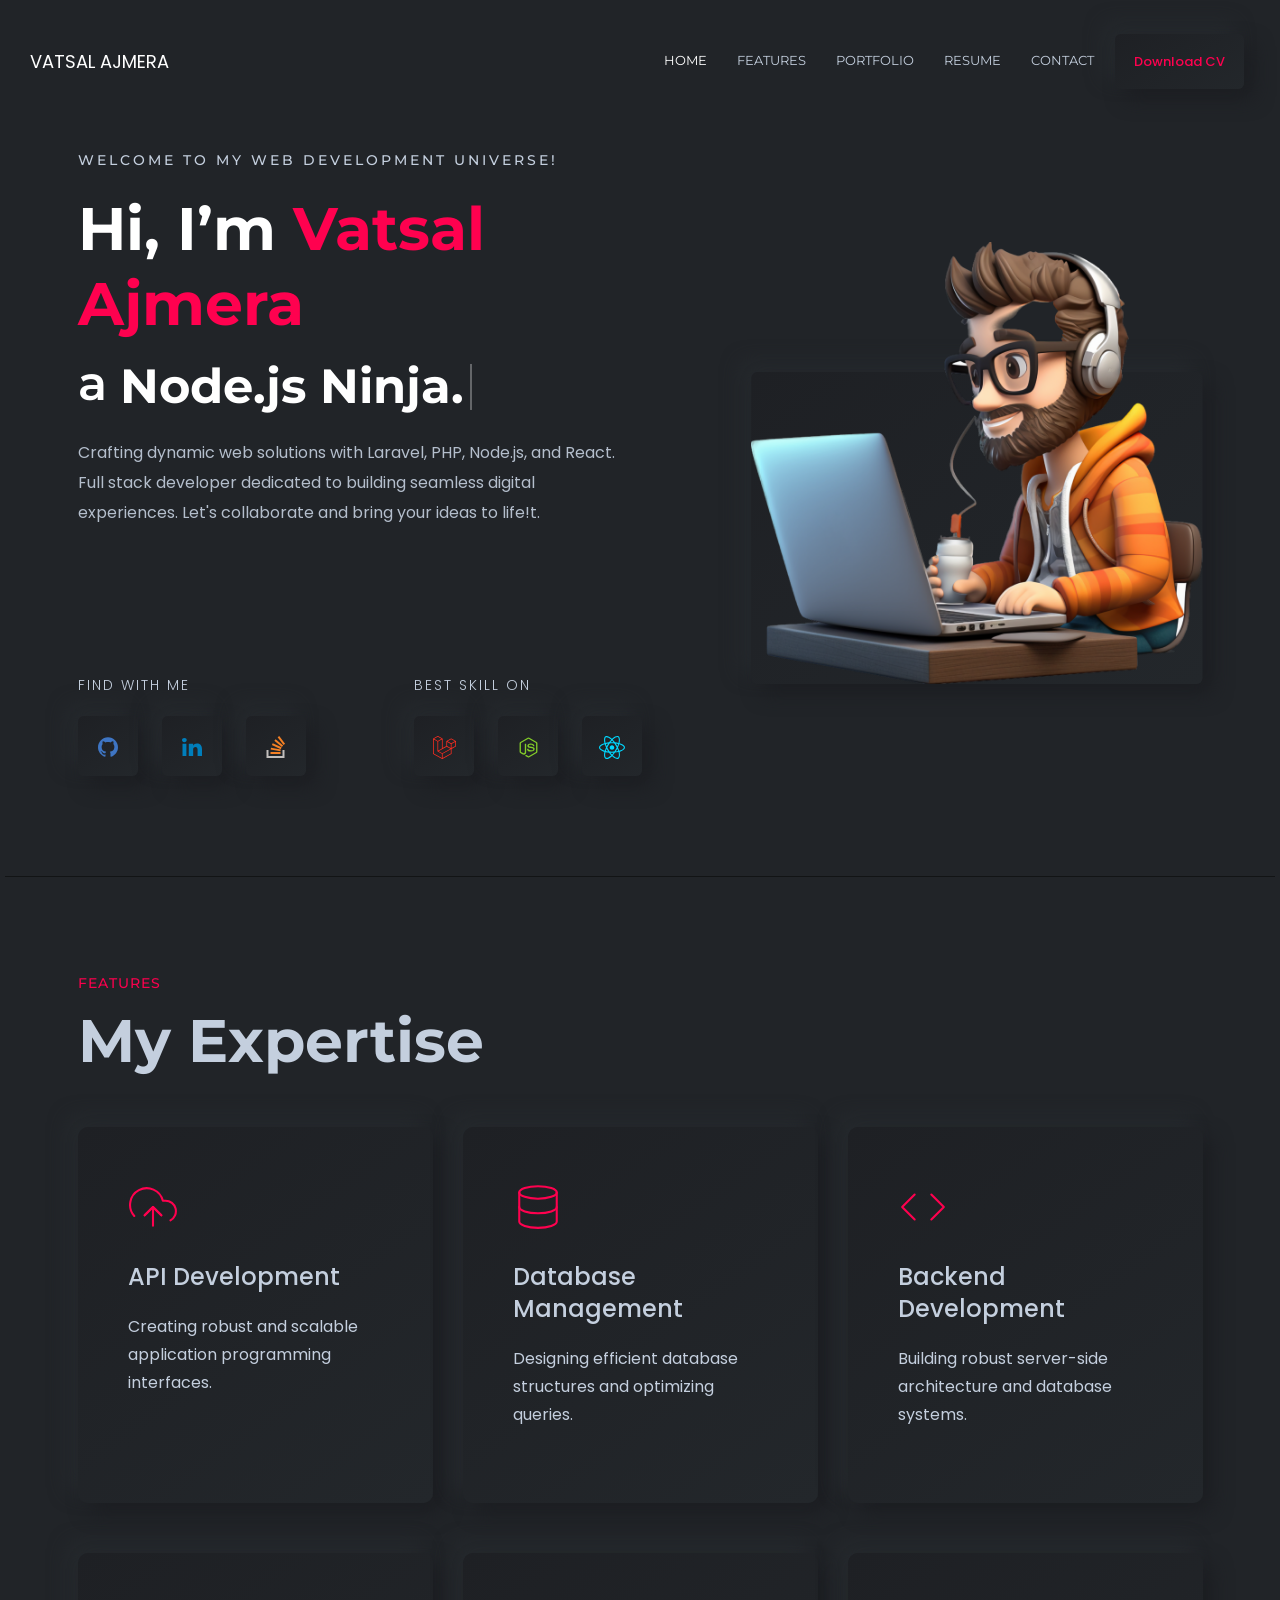
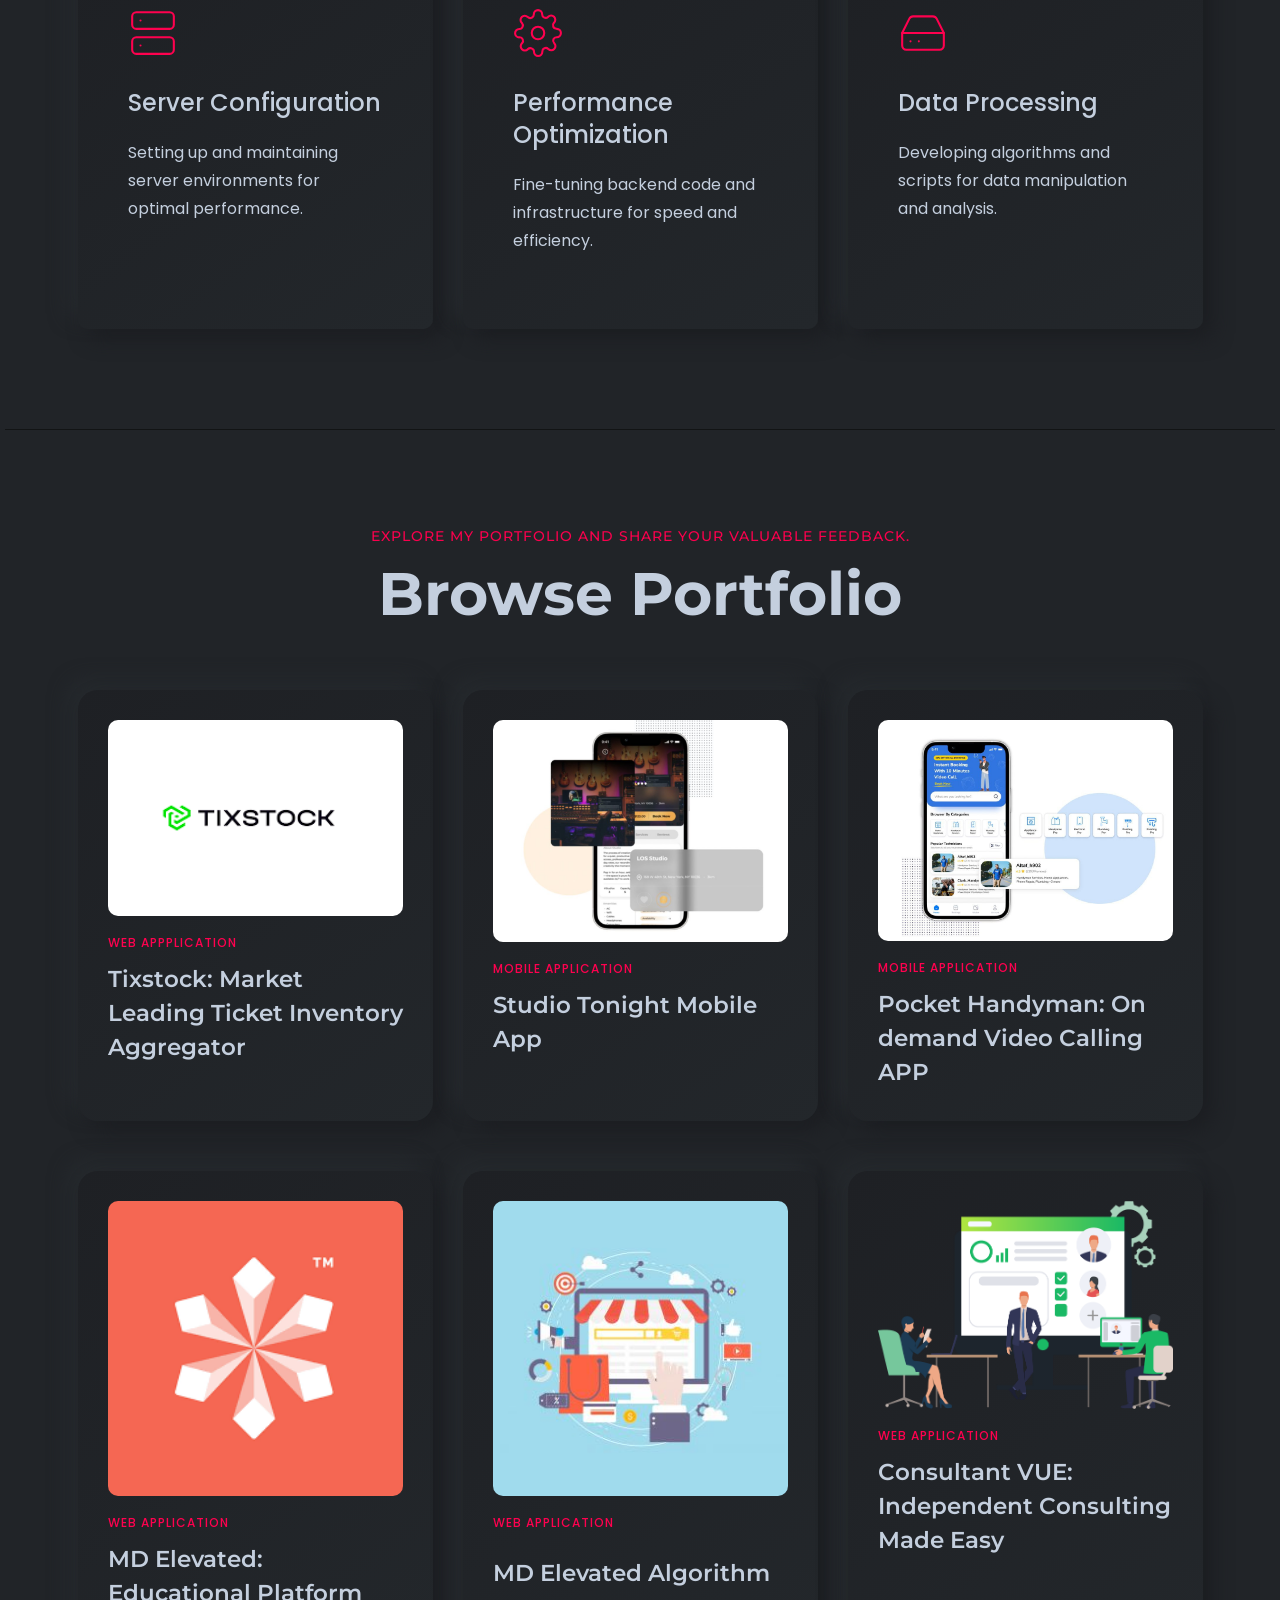
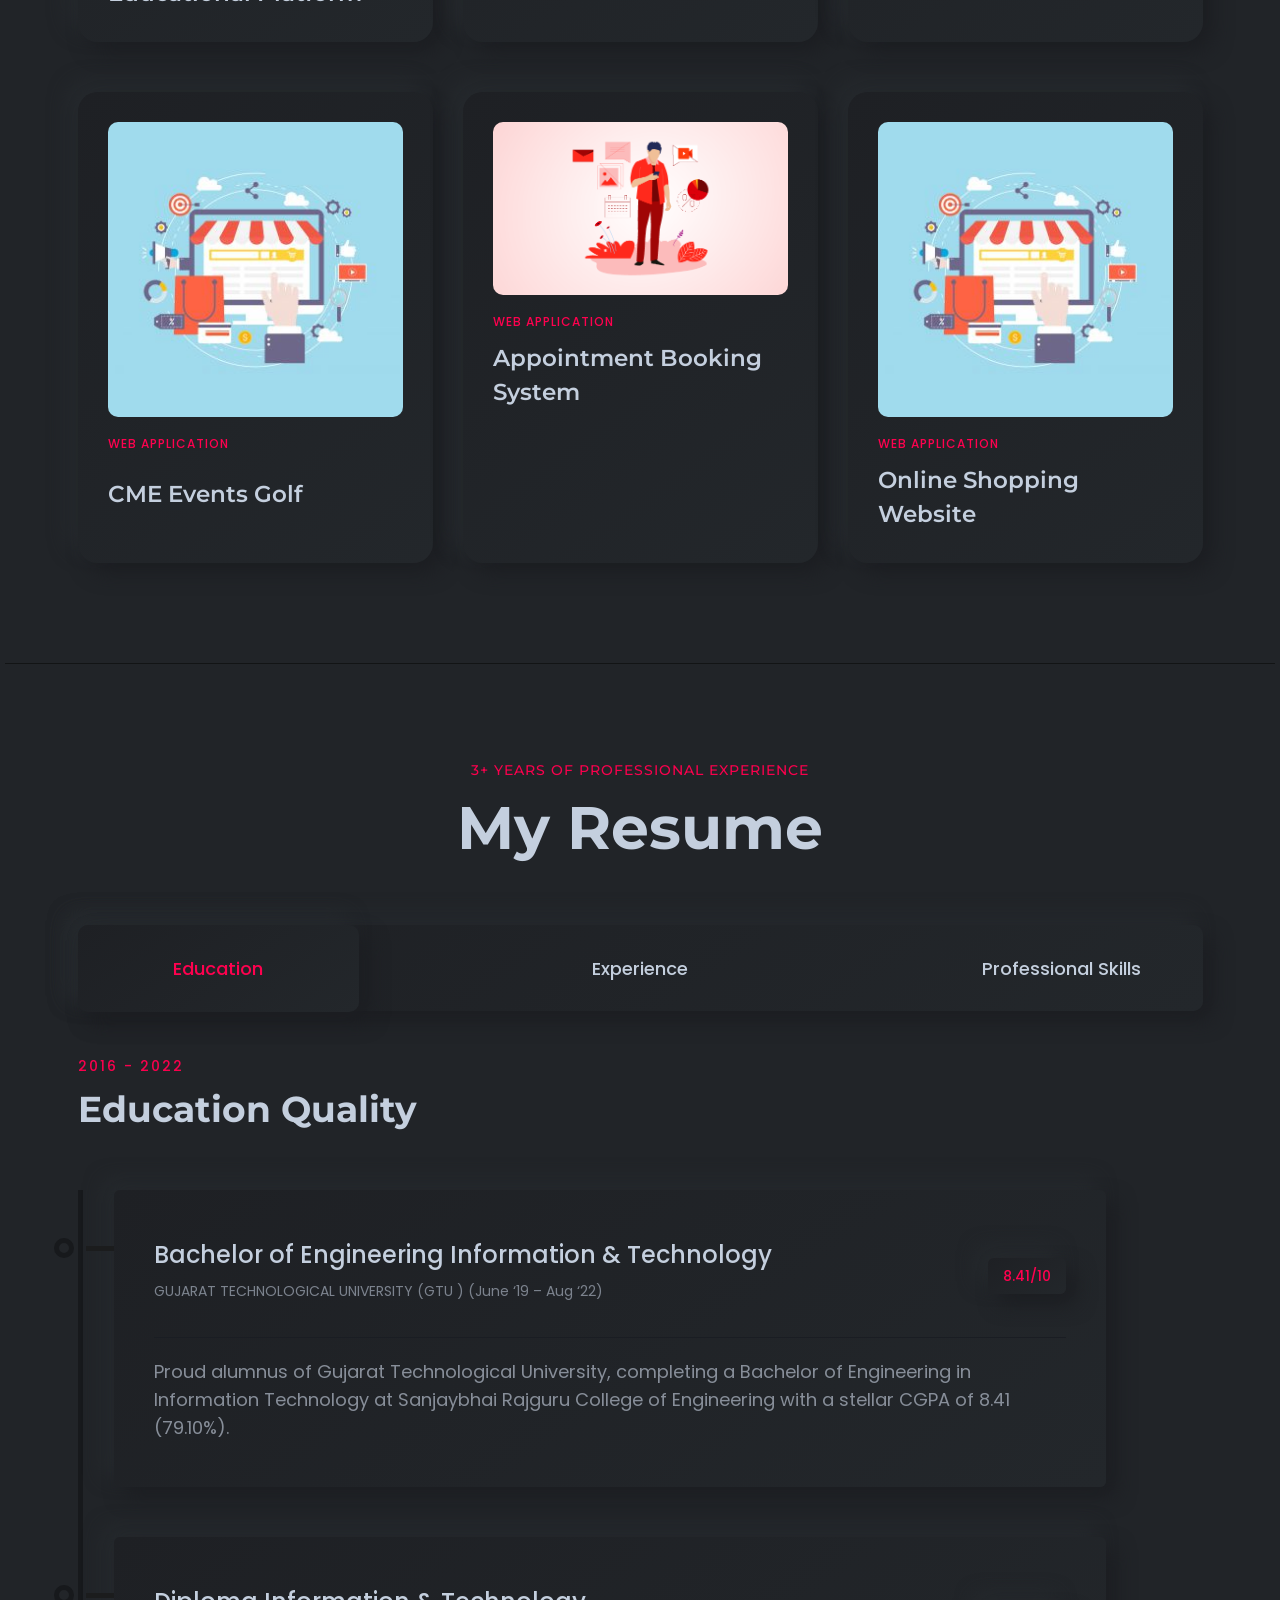
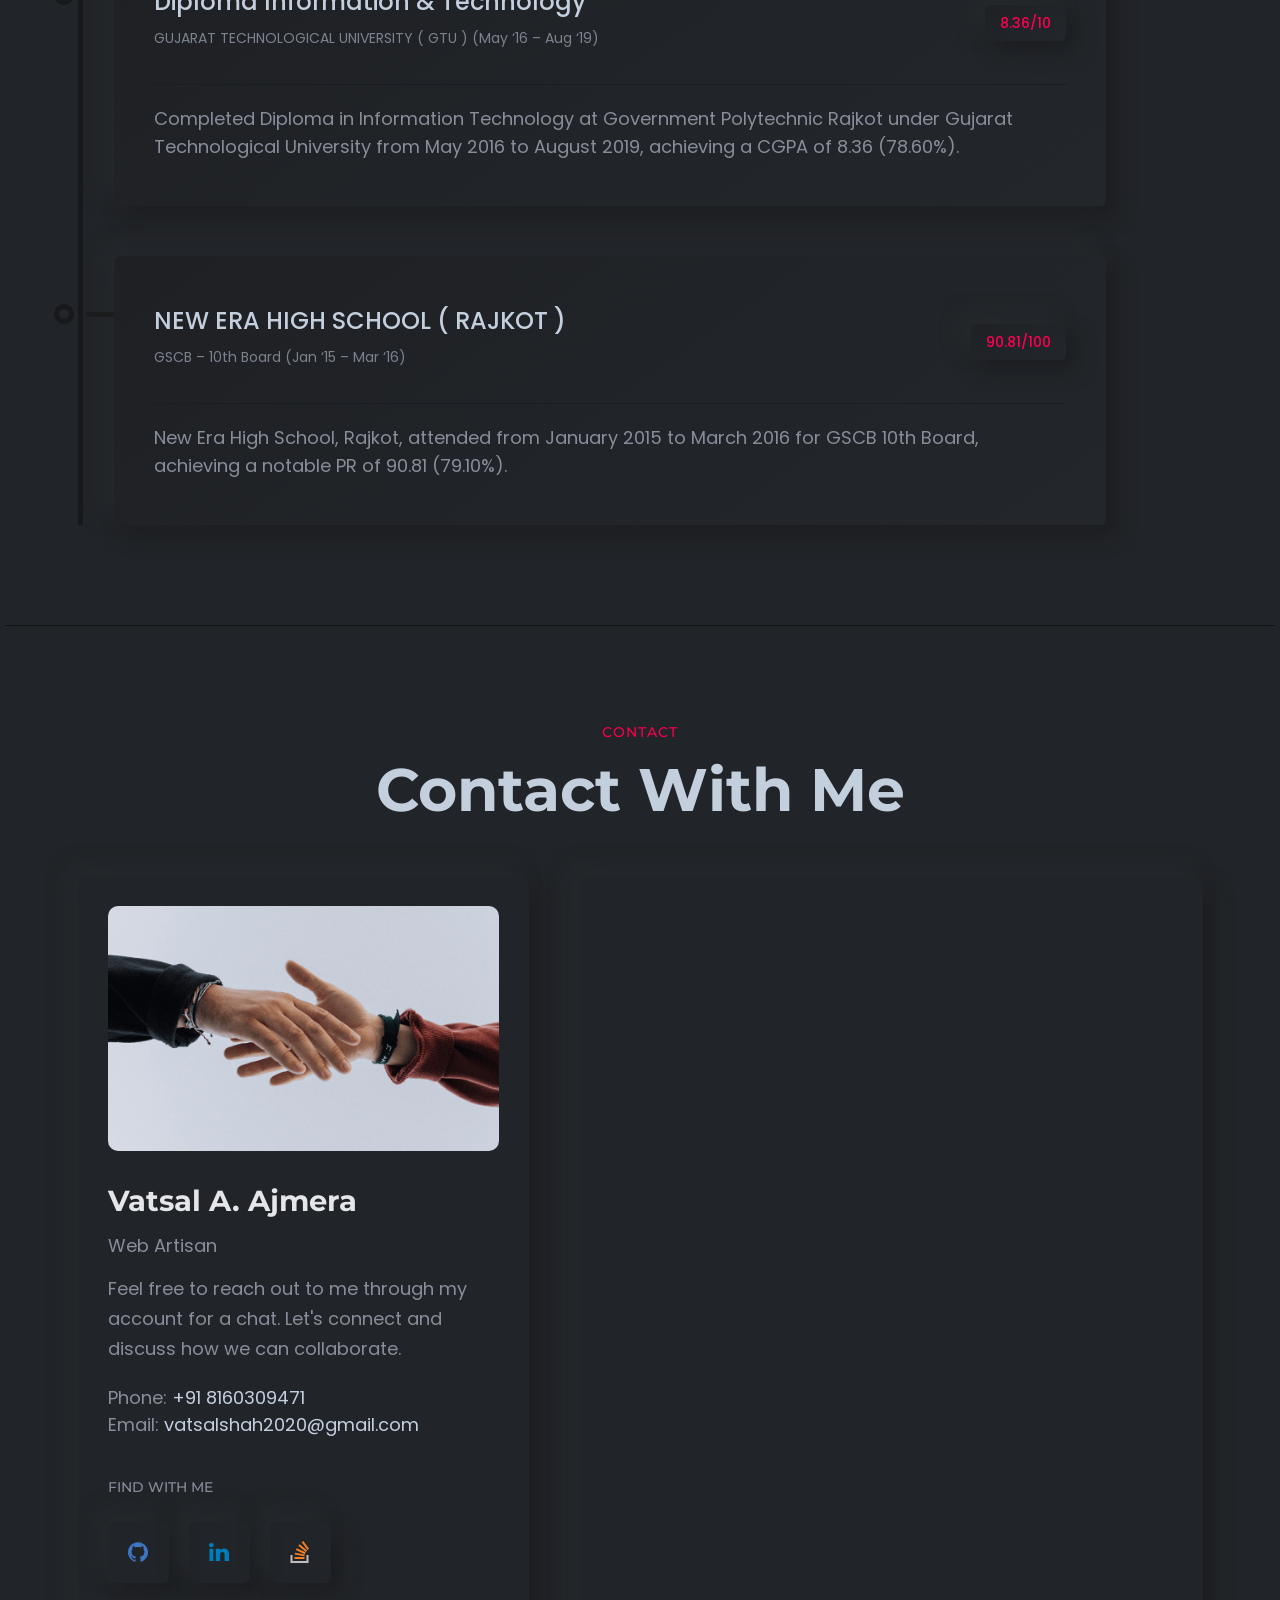
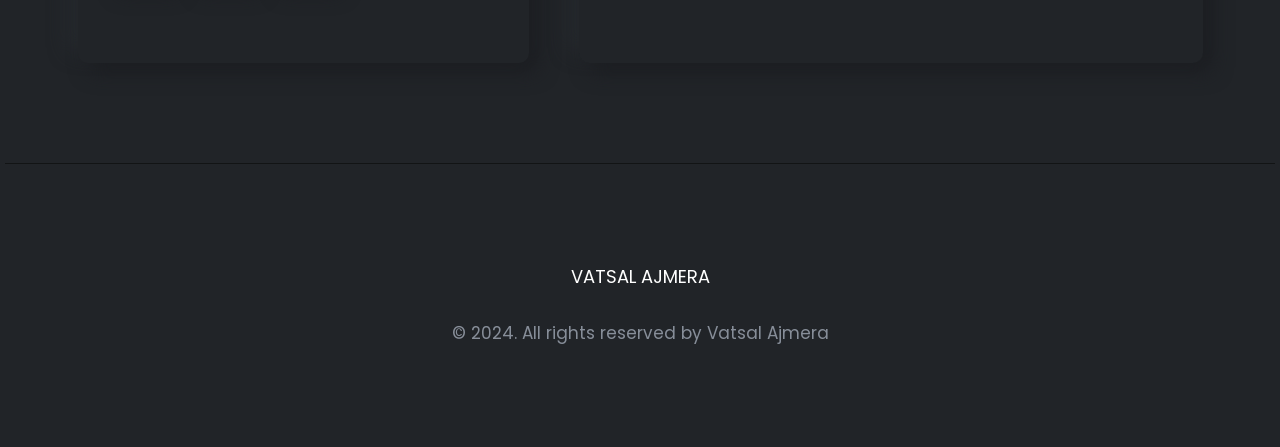
==== index.html @ 44b6ce4d "Update index.html" ====
<!DOCTYPE html><html lang="en"><head>
    <meta charset="utf-8">
    <meta http-equiv="x-ua-compatible" content="ie=edge">
    <title>Vatsal Ajmera | Full Stack Developer | Laravel, PHP, Node.js, React</title>
    <meta name="robots" content="noindex, follow">
    <meta name="description" content="Meet Vatsal Ajmera, a proficient Full Stack Developer specializing in Laravel, PHP, Node.js, and React. With a passion for crafting robust web solutions, Vatsal brings expertise in creating dynamic and efficient web applications. Explore Vatsal's profile to learn more about his skills and projects.">
    <meta name="viewport" content="width=device-width, initial-scale=1, shrink-to-fit=no">
    <!-- Favicon -->
    <link rel="shortcut icon" type="image/x-icon" href="favicon.ico">
    <!-- CSS 
    ============================================ -->
    <link rel="stylesheet" href="css/bootstrap.min.css">
    <link rel="stylesheet" href="css/slick.css">
    <link rel="stylesheet" href="css/slick-theme.css">
    <link rel="stylesheet" href="css/aos.css">
    <link rel="stylesheet" href="css/feature.css">
    <!-- Style css -->
    <link rel="stylesheet" href="css/style.css">
</head>

<body class="template-color-1 spybody" data-spy="scroll" data-target=".navbar-example2" data-offset="70">

    <!-- Start Header -->
    <header class="rn-header haeder-default black-logo-version header--fixed header--sticky">
        <div class="header-wrapper rn-popup-mobile-menu m--0 row align-items-center">
            <!-- Start Header Left -->
            <div class="col-lg-2 col-6">
                <div class="header-left">
                    <div class="logo">
                        <a href="index.html">
                            VATSAL AJMERA
                        </a>
                    </div>
                </div>
            </div>
            <!-- End Header Left -->
            <!-- Start Header Center -->
            <div class="col-lg-10 col-6">
                <div class="header-center">
                    <nav id="sideNav" class="mainmenu-nav navbar-example2 d-none d-xl-block onepagenav">
                        <!-- Start Mainmanu Nav -->
                        <ul class="primary-menu nav nav-pills">
                            <li class="nav-item"><a class="nav-link" href="#home">Home</a></li>
                            <li class="nav-item"><a class="nav-link" href="#features">Features</a></li>
                            <li class="nav-item"><a class="nav-link" href="#portfolio">Portfolio</a></li>
                            <li class="nav-item"><a class="nav-link" href="#resume">Resume</a></li>
                            <!-- <li class="nav-item"><a class="nav-link" href="#blog">blog</a></li> -->
                            <li class="nav-item"><a class="nav-link" href="#contacts">Contact</a></li>
                        </ul>
                        <!-- End Mainmanu Nav -->
                    </nav>
                    <!-- Start Header Right  -->
                    <div class="header-right">
                        <a class="rn-btn" target="_blank" href="images/vatsal_shah_CV.pdf"><span>Download CV</span></a>
                        <div class="hamberger-menu d-block d-xl-none">
                            <i id="menuBtn" class="feather-menu humberger-menu"></i>
                        </div>
                        <div class="close-menu d-block">
                            <span class="closeTrigger">
                            <i data-feather="x"></i>
                        </span>
                        </div>
                    </div>
                    <!-- End Header Right  -->

                </div>
            </div>
            <!-- End Header Center -->
        </div>
    </header>
    <!-- End Header Area -->
    <!-- Start Popup Mobile Menu  -->
    <div class="popup-mobile-menu">
        <div class="inner">
            <div class="menu-top">
                <div class="menu-header">
                    <a class="logo" href="index.html">
                        VATSAL AJMERA
                    </a>
                    <div class="close-button">
                        <button class="close-menu-activation close"><i data-feather="x"></i></button>
                    </div>
                </div>
            </div>
            <div class="content">
                <ul class="primary-menu nav nav-pills onepagenav">
                    <li class="nav-item current"><a class="nav-link smoth-animation active" href="#home">Home</a></li>
                    <li class="nav-item"><a class="nav-link smoth-animation" href="#features">Features</a></li>
                    <li class="nav-item"><a class="nav-link smoth-animation" href="#portfolio">Portfolio</a></li>
                    <li class="nav-item"><a class="nav-link smoth-animation" href="#resume">Resume</a></li>
                    <li class="nav-item"><a class="nav-link smoth-animation" href="#contacts">Contact</a></li>
                </ul>
                <!-- social sharea area -->
                <div class="social-share-style-1 mt--40">
                    <span class="title">find with me</span>
                    <ul class="social-share d-flex liststyle">
                        <li class="github"><a href="https://github.com/vatsal-ajmera" target="_blank"><svg viewBox="0 -0.5 48 48" version="1.1" xmlns="http://www.w3.org/2000/svg" xmlns:xlink="http://www.w3.org/1999/xlink" fill="#000000"><g id="SVGRepo_bgCarrier" stroke-width="0"></g><g id="SVGRepo_tracerCarrier" stroke-linecap="round" stroke-linejoin="round"></g><g id="SVGRepo_iconCarrier"> <title>Github-color</title> <desc>Created with Sketch.</desc> <defs> </defs> <g id="Icons" stroke="none" stroke-width="1" fill="none" fill-rule="evenodd"> <g id="Color-" transform="translate(-700.000000, -560.000000)" fill="#3E75C3"> <path d="M723.9985,560 C710.746,560 700,570.787092 700,584.096644 C700,594.740671 706.876,603.77183 716.4145,606.958412 C717.6145,607.179786 718.0525,606.435849 718.0525,605.797328 C718.0525,605.225068 718.0315,603.710086 718.0195,601.699648 C711.343,603.155898 709.9345,598.469394 709.9345,598.469394 C708.844,595.686405 707.2705,594.94548 707.2705,594.94548 C705.091,593.450075 707.4355,593.480194 707.4355,593.480194 C709.843,593.650366 711.1105,595.963499 711.1105,595.963499 C713.2525,599.645538 716.728,598.58234 718.096,597.964902 C718.3135,596.407754 718.9345,595.346062 719.62,594.743683 C714.2905,594.135281 708.688,592.069123 708.688,582.836167 C708.688,580.205279 709.6225,578.054788 711.1585,576.369634 C710.911,575.759726 710.0875,573.311058 711.3925,569.993458 C711.3925,569.993458 713.4085,569.345902 717.9925,572.46321 C719.908,571.928599 721.96,571.662047 724.0015,571.651505 C726.04,571.662047 728.0935,571.928599 730.0105,572.46321 C734.5915,569.345902 736.603,569.993458 736.603,569.993458 C737.9125,573.311058 737.089,575.759726 736.8415,576.369634 C738.3805,578.054788 739.309,580.205279 739.309,582.836167 C739.309,592.091712 733.6975,594.129257 728.3515,594.725612 C729.2125,595.469549 729.9805,596.939353 729.9805,599.18773 C729.9805,602.408949 729.9505,605.006706 729.9505,605.797328 C729.9505,606.441873 730.3825,607.191834 731.6005,606.9554 C741.13,603.762794 748,594.737659 748,584.096644 C748,570.787092 737.254,560 723.9985,560" id="Github"> </path> </g> </g> </g></svg></a>
                        </li>
                        <li class="instagram"><a href="https://www.linkedin.com/in/vatsal-shah-2092000/" target="_blank"><svg viewBox="0 -2 44 44" version="1.1" xmlns="http://www.w3.org/2000/svg" xmlns:xlink="http://www.w3.org/1999/xlink" fill="#000000"><g id="SVGRepo_bgCarrier" stroke-width="0"></g><g id="SVGRepo_tracerCarrier" stroke-linecap="round" stroke-linejoin="round"></g><g id="SVGRepo_iconCarrier"> <title>LinkedIn-color</title> <desc>Created with Sketch.</desc> <defs> </defs> <g id="Icons" stroke="none" stroke-width="1" fill="none" fill-rule="evenodd"> <g id="Color-" transform="translate(-702.000000, -265.000000)" fill="#007EBB"> <path d="M746,305 L736.2754,305 L736.2754,290.9384 C736.2754,287.257796 734.754233,284.74515 731.409219,284.74515 C728.850659,284.74515 727.427799,286.440738 726.765522,288.074854 C726.517168,288.661395 726.555974,289.478453 726.555974,290.295511 L726.555974,305 L716.921919,305 C716.921919,305 717.046096,280.091247 716.921919,277.827047 L726.555974,277.827047 L726.555974,282.091631 C727.125118,280.226996 730.203669,277.565794 735.116416,277.565794 C741.21143,277.565794 746,281.474355 746,289.890824 L746,305 L746,305 Z M707.17921,274.428187 L707.117121,274.428187 C704.0127,274.428187 702,272.350964 702,269.717936 C702,267.033681 704.072201,265 707.238711,265 C710.402634,265 712.348071,267.028559 712.41016,269.710252 C712.41016,272.34328 710.402634,274.428187 707.17921,274.428187 L707.17921,274.428187 L707.17921,274.428187 Z M703.109831,277.827047 L711.685795,277.827047 L711.685795,305 L703.109831,305 L703.109831,277.827047 L703.109831,277.827047 Z" id="LinkedIn"> </path> </g> </g> </g></svg></a></li>
                        <li class="linkedin"><a href="https://stackoverflow.com/users/19957252/vatsal-shah" target="_blank"><svg aria-hidden="true" class="svg-icon iconLogoGlyphSm" width="19" height="22" viewBox="0 0 19 22"><path d="M16 20v-6h2v8H0v-8h2v6h14Z" fill="#C1BEBC"></path><path d="m12.72 0-1.57 1.17L17 9.05l1.57-1.18L12.72 0ZM4 18h10v-2H4v2Zm11.4-7.08L7.86 4.64l1.25-1.5 7.54 6.28-1.25 1.5Zm-10-1.91 8.9 4.14.82-1.78-8.9-4.14L5.4 9Zm8.63 6.27-9.9-1.67.4-1.92 9.63 1.92-.13 1.67Z" fill="#F48024"></path></svg></a></li>
                    </ul>
                </div>
                <!-- end -->
            </div>
        </div>
    </div>
    <!-- End Popup Mobile Menu  -->




    <main class="main-page-wrapper">

        <!-- Start Slider Area -->
        <div id="home" class="rn-slider-area">
            <div class="slide slider-style-1">
                <div class="container">
                    <div class="row row--30 align-items-center">
                        <div class="order-2 order-lg-1 col-lg-7 mt_md--50 mt_sm--50 mt_lg--30">
                            <div class="content">
                                <div class="inner">
                                    <span class="subtitle">Welcome to My Web Development Universe!</span>
                                    <h1 class="title">Hi, I’m <span>Vatsal Ajmera</span><br>
                                        <span class="header-caption" id="page-top">
                                            <!-- type headline start-->
                                            <span class="cd-headline clip is-full-width">
                                                <span>a </span>
                                        <!-- ROTATING TEXT -->
                                        <span class="cd-words-wrapper">
                                                    <b class="is-visible">Laravel Artisan.</b>
                                                    <b class="is-hidden">Node.js Ninja.</b>
                                                    <b class="is-hidden">React Wizard.</b>
                                                </span>
                                        </span>
                                        <!-- type headline end -->
                                        </span>
                                    </h1>

                                    <div>
                                        <p class="description">Crafting dynamic web solutions with Laravel, PHP, Node.js, and React. Full stack developer dedicated to building seamless digital experiences. Let's collaborate and bring your ideas to life!t.</p>
                                    </div>
                                </div>
                                <div class="row">
                                    <div class="col-lg-6 col-xl-6 col-md-6 col-sm-6 col-12">
                                        <div class="social-share-inner-left">
                                            <span class="title">find with me</span>
                                            <ul class="social-share d-flex liststyle">
                                                <li class="github"><a href="https://github.com/vatsal-ajmera" target="_blank"><svg viewBox="0 -0.5 48 48" version="1.1" xmlns="http://www.w3.org/2000/svg" xmlns:xlink="http://www.w3.org/1999/xlink" fill="#000000"><g id="SVGRepo_bgCarrier" stroke-width="0"></g><g id="SVGRepo_tracerCarrier" stroke-linecap="round" stroke-linejoin="round"></g><g id="SVGRepo_iconCarrier"> <title>Github-color</title> <desc>Created with Sketch.</desc> <defs> </defs> <g id="Icons" stroke="none" stroke-width="1" fill="none" fill-rule="evenodd"> <g id="Color-" transform="translate(-700.000000, -560.000000)" fill="#3E75C3"> <path d="M723.9985,560 C710.746,560 700,570.787092 700,584.096644 C700,594.740671 706.876,603.77183 716.4145,606.958412 C717.6145,607.179786 718.0525,606.435849 718.0525,605.797328 C718.0525,605.225068 718.0315,603.710086 718.0195,601.699648 C711.343,603.155898 709.9345,598.469394 709.9345,598.469394 C708.844,595.686405 707.2705,594.94548 707.2705,594.94548 C705.091,593.450075 707.4355,593.480194 707.4355,593.480194 C709.843,593.650366 711.1105,595.963499 711.1105,595.963499 C713.2525,599.645538 716.728,598.58234 718.096,597.964902 C718.3135,596.407754 718.9345,595.346062 719.62,594.743683 C714.2905,594.135281 708.688,592.069123 708.688,582.836167 C708.688,580.205279 709.6225,578.054788 711.1585,576.369634 C710.911,575.759726 710.0875,573.311058 711.3925,569.993458 C711.3925,569.993458 713.4085,569.345902 717.9925,572.46321 C719.908,571.928599 721.96,571.662047 724.0015,571.651505 C726.04,571.662047 728.0935,571.928599 730.0105,572.46321 C734.5915,569.345902 736.603,569.993458 736.603,569.993458 C737.9125,573.311058 737.089,575.759726 736.8415,576.369634 C738.3805,578.054788 739.309,580.205279 739.309,582.836167 C739.309,592.091712 733.6975,594.129257 728.3515,594.725612 C729.2125,595.469549 729.9805,596.939353 729.9805,599.18773 C729.9805,602.408949 729.9505,605.006706 729.9505,605.797328 C729.9505,606.441873 730.3825,607.191834 731.6005,606.9554 C741.13,603.762794 748,594.737659 748,584.096644 C748,570.787092 737.254,560 723.9985,560" id="Github"> </path> </g> </g> </g></svg></a></li>

                                                <li class="linkedin"><a href="https://www.linkedin.com/in/vatsal-shah-2092000/" target="_blank"><svg viewBox="0 -2 44 44" version="1.1" xmlns="http://www.w3.org/2000/svg" xmlns:xlink="http://www.w3.org/1999/xlink" fill="#000000"><g id="SVGRepo_bgCarrier" stroke-width="0"></g><g id="SVGRepo_tracerCarrier" stroke-linecap="round" stroke-linejoin="round"></g><g id="SVGRepo_iconCarrier"> <title>LinkedIn-color</title> <desc>Created with Sketch.</desc> <defs> </defs> <g id="Icons" stroke="none" stroke-width="1" fill="none" fill-rule="evenodd"> <g id="Color-" transform="translate(-702.000000, -265.000000)" fill="#007EBB"> <path d="M746,305 L736.2754,305 L736.2754,290.9384 C736.2754,287.257796 734.754233,284.74515 731.409219,284.74515 C728.850659,284.74515 727.427799,286.440738 726.765522,288.074854 C726.517168,288.661395 726.555974,289.478453 726.555974,290.295511 L726.555974,305 L716.921919,305 C716.921919,305 717.046096,280.091247 716.921919,277.827047 L726.555974,277.827047 L726.555974,282.091631 C727.125118,280.226996 730.203669,277.565794 735.116416,277.565794 C741.21143,277.565794 746,281.474355 746,289.890824 L746,305 L746,305 Z M707.17921,274.428187 L707.117121,274.428187 C704.0127,274.428187 702,272.350964 702,269.717936 C702,267.033681 704.072201,265 707.238711,265 C710.402634,265 712.348071,267.028559 712.41016,269.710252 C712.41016,272.34328 710.402634,274.428187 707.17921,274.428187 L707.17921,274.428187 L707.17921,274.428187 Z M703.109831,277.827047 L711.685795,277.827047 L711.685795,305 L703.109831,305 L703.109831,277.827047 L703.109831,277.827047 Z" id="LinkedIn"> </path> </g> </g> </g></svg></a></li>
                                                <li class="instagram"><a href="https://stackoverflow.com/users/19957252/vatsal-shah" target="_blank"><svg aria-hidden="true" class="svg-icon iconLogoGlyphSm" width="19" height="22" viewBox="0 0 19 22"><path d="M16 20v-6h2v8H0v-8h2v6h14Z" fill="#C1BEBC"></path><path d="m12.72 0-1.57 1.17L17 9.05l1.57-1.18L12.72 0ZM4 18h10v-2H4v2Zm11.4-7.08L7.86 4.64l1.25-1.5 7.54 6.28-1.25 1.5Zm-10-1.91 8.9 4.14.82-1.78-8.9-4.14L5.4 9Zm8.63 6.27-9.9-1.67.4-1.92 9.63 1.92-.13 1.67Z" fill="#F48024"></path></svg></a></li>
                                            </ul>
                                        </div>
                                    </div>
                                    <div class="col-lg-6 col-xl-6 col-md-6 col-sm-6 col-12 mt_mobile--30">
                                        <div class="skill-share-inner">
                                            <span class="title">best skill on</span>
                                            <ul class="skill-share d-flex liststyle">
                                                <li><img src="images/laravel.svg" alt="laravel"></li>
                                                <li><img src="images/node-js.svg" alt="Node Js"></li>
                                                <li><img src="images/react.svg" alt="React JS"></li>
                                            </ul>
                                        </div>
                                    </div>
                                </div>
                            </div>
                        </div>

                        <div class="order-1 order-lg-2 col-lg-5">
                            <div class="thumbnail">
                                <div class="inner">
                                    <img src="images/vatsal-shah-avatar-img.webp" alt="Vatsal Shah Avatar Image">
                                </div>
                            </div>
                        </div>
                    </div>
                </div>
            </div>
        </div>
        <!-- End Slider Area -->

        <!-- Start Service Area -->
        <div class="rn-service-area rn-section-gap section-separator" id="features">
            <div class="container">
                <div class="row">
                    <div class="col-lg-12">
                        <div class="section-title text-left" data-aos="fade-up" data-aos-duration="500" data-aos-delay="100" data-aos-once="true">
                            <span class="subtitle">Features</span>
                            <h2 class="title">My Expertise</h2>
                        </div>
                    </div>
                </div>
                <div class="row row--25 mt_md--10 mt_sm--10">

                    <!-- Start Single Service -->
                    <div data-aos="fade-up" data-aos-duration="500" data-aos-delay="100" data-aos-once="true" class="col-lg-6 col-xl-4 col-md-6 col-sm-12 col-12 mt--50 mt_md--30 mt_sm--30">
                        <div class="rn-service">
                            <div class="inner">
                                <div class="icon">
                                    <i data-feather="upload-cloud"></i>
                                </div>
                                <div class="content">
                                    <h4 class="title"><a href="#">API Development</a></h4>
                                    <p class="description">Creating robust and scalable application programming interfaces.</p>
                                    <a class="read-more-button" href="#"><i class="feather-arrow-right"></i></a>
                                </div>
                            </div>
                            <a class="over-link" href="#"></a>
                        </div>
                    </div>
                    <!-- End SIngle Service -->
                    <!-- Start Single Service -->
                    <div data-aos="fade-up" data-aos-duration="500" data-aos-delay="300" data-aos-once="true" class="col-lg-6 col-xl-4 col-md-6 col-sm-12 col-12 mt--50 mt_md--30 mt_sm--30">
                        <div class="rn-service">
                            <div class="inner">
                                <div class="icon">
                                    <i data-feather="database"></i>
                                </div>
                                <div class="content">
                                    <h4 class="title"><a href="#">Database Management</a></h4>
                                    <p class="description">Designing efficient database structures and optimizing queries.</p>
                                    <a class="read-more-button" href="#"><i class="feather-arrow-right"></i></a>
                                </div>
                            </div>
                            <a class="over-link" href="#"></a>
                        </div>
                    </div>
                    <!-- End SIngle Service -->
                    <!-- Start Single Service -->
                    <div data-aos="fade-up" data-aos-duration="500" data-aos-delay="500" data-aos-once="true" class="col-lg-6 col-xl-4 col-md-6 col-sm-12 col-12 mt--50 mt_md--30 mt_sm--30">
                        <div class="rn-service">
                            <div class="inner">
                                <div class="icon">
                                    <i data-feather="code"></i>
                                </div>
                                <div class="content">
                                    <h4 class="title"><a href="#">Backend Development</a></h4>
                                    <p class="description">Building robust server-side architecture and database systems.</p>
                                    <a class="read-more-button" href="#"><i class="feather-arrow-right"></i></a>
                                </div>
                            </div>
                            <a class="over-link" href="#"></a>
                        </div>
                    </div>
                    <!-- End SIngle Service -->
                    <!-- Start Single Service -->
                    <div data-aos="fade-up" data-aos-duration="500" data-aos-delay="100" data-aos-once="true" class="col-lg-6 col-xl-4 col-md-6 col-sm-12 col-12 mt--50 mt_md--30 mt_sm--30">
                        <div class="rn-service">
                            <div class="inner">
                                <div class="icon">
                                    <i data-feather="server"></i>
                                </div>
                                <div class="content">
                                    <h4 class="title"><a href="#">Server Configuration</a></h4>
                                    <p class="description">Setting up and maintaining server environments for optimal performance.</p>
                                    <a class="read-more-button" href="#"><i class="feather-arrow-right"></i></a>
                                </div>
                            </div>
                            <a class="over-link" href="#"></a>
                        </div>
                    </div>
                    <!-- End SIngle Service -->
                    <!-- Start Single Service -->
                    <div data-aos="fade-up" data-aos-duration="500" data-aos-delay="300" data-aos-once="true" class="col-lg-6 col-xl-4 col-md-6 col-sm-12 col-12 mt--50 mt_md--30 mt_sm--30">
                        <div class="rn-service">
                            <div class="inner">
                                <div class="icon">
                                    <i data-feather="settings"></i>
                                </div>
                                <div class="content">
                                    <h4 class="title"><a href="#">Performance Optimization</a></h4>
                                    <p class="description">Fine-tuning backend code and infrastructure for speed and efficiency.</p>
                                    <a class="read-more-button" href="#"><i class="feather-arrow-right"></i></a>
                                </div>
                            </div>
                            <a class="over-link" href="#"></a>
                        </div>
                    </div>
                    <!-- End SIngle Service -->
                    <!-- Start Single Service -->
                    <div data-aos="fade-up" data-aos-duration="500" data-aos-delay="500" data-aos-once="true" class="col-lg-6 col-xl-4 col-md-6 col-sm-12 col-12 mt--50 mt_md--30 mt_sm--30">
                        <div class="rn-service">
                            <div class="inner">
                                <div class="icon">
                                    <i data-feather="hard-drive"></i>
                                </div>
                                <div class="content">
                                    <h4 class="title"><a href="#">Data Processing</a></h4>
                                    <p class="description">Developing algorithms and scripts for data manipulation and analysis.</p>
                                    <a class="read-more-button" href="#"><i class="feather-arrow-right"></i></a>
                                </div>
                            </div>
                            <a class="over-link" href="#"></a>
                        </div>
                    </div>
                    <!-- End SIngle Service -->

                </div>
            </div>
        </div>
        <!-- End Service Area  -->

        <!-- Start Portfolio Area -->
        <div class="rn-portfolio-area rn-section-gap section-separator" id="portfolio">
            <div class="container">
                <div class="row">
                    <div class="col-lg-12">
                        <div class="section-title text-center">
                            <span class="subtitle">Explore my portfolio and share your valuable feedback.</span>
                            <h2 class="title">Browse Portfolio</h2>
                        </div>
                    </div>
                </div>

                <div class="row row--25 mt--10 mt_md--10 mt_sm--10">
                    <!-- Start Single Portfolio -->
                        <div data-aos="fade-up" data-aos-delay="100" data-aos-once="true" class="col-lg-6 col-xl-4 col-md-6 col-12 mt--50 mt_md--30 mt_sm--30">
                            <div class="rn-portfolio" data-bs-toggle="modal" data-bs-target="#tixstockmodal">
                                <div class="inner">
                                    <div class="thumbnail">
                                        <a href="javascript:void(0)">
                                            <img src="images/tixstock.png" alt="Tixstock">
                                        </a>
                                    </div>
                                    <div class="content">
                                        <div class="category-info">
                                            <div class="category-list">
                                                <a href="javascript:void(0)">Web Appplication</a>
                                            </div>
                                            <div class="meta">
                                            </div>
                                        </div>
                                        <h4 class="title"><a href="javascript:void(0)">Tixstock: Market Leading Ticket Inventory Aggregator <i class="feather-arrow-up-right"></i></a></h4>
                                    </div>
                                </div>
                            </div>
                        </div>
                        <!-- Modal Portfolio Body area Start -->
                        <div class="modal fade" id="tixstockmodal" tabindex="-1" role="dialog" aria-hidden="true">
                            <div class="modal-dialog modal-dialog-centered" role="document">
                                <div class="modal-content">
                                    <div class="modal-header">
                                        <button type="button" class="close" data-bs-dismiss="modal" aria-label="Close">
                                            <span aria-hidden="true"><i data-feather="x"></i></span>
                                        </button>
                                    </div>
                                    <div class="modal-body">
                                        <div class="row align-items-center">

                                            <div class="col-lg-6">
                                                <div class="portfolio-popup-thumbnail">
                                                    <div class="image">
                                                        <img class="w-100" src="images/tixstock.png" alt="slide">
                                                    </div>
                                                </div>
                                            </div>

                                            <div class="col-lg-6">
                                                <div class="text-content">
                                                    <h3>
                                                        <span>Laravel - React</span> Tixstock: Market Leading Ticket Inventory Aggregator
                                                    </h3>
                                                    <p class="mb--30"> Tixstock, Switzerland-based ticketing service provider, lists tickets on multiple platforms, including Ticket Evolution. Offers diverse event inventory across Europe and the US, collaborating with partners to expand sales channels. Provides sellers with extensive platforms to sell their tickets, covering sports, music, culture, theatre, and arts events.</p>
                                                    <div class="button-group mt--20">
                                                        
                                                    </div>

                                                </div>
                                                <!-- End of .text-content -->
                                            </div>
                                        </div>
                                        <!-- End of .row Body-->
                                    </div>
                                </div>
                            </div>
                        </div>
                        <!-- End Modal Portfolio area -->
                    <!-- End Single Portfolio -->

                    <!-- Start Single Portfolio -->
                        <div data-aos="fade-up" data-aos-delay="500" data-aos-once="true" class="col-lg-6 col-xl-4 col-md-6 col-12 mt--50 mt_md--30 mt_sm--30">
                            <div class="rn-portfolio" data-bs-toggle="modal" data-bs-target="#Studio-Tonight-modal">
                                <div class="inner">
                                    <div class="thumbnail">
                                        <a href="javascript:void(0)">
                                            <img src="images/Studio-Tonight.jpeg" alt="Studio-Tonight">
                                        </a>
                                    </div>
                                    <div class="content">
                                        <div class="category-info">
                                            <div class="category-list">
                                                <a href="javascript:void(0)">Mobile Application</a>
                                            </div>
                                            <div class="meta">
                                            </div>
                                        </div>
                                        <h4 class="title"><a href="javascript:void(0)">Studio Tonight Mobile App
                                                <i class="feather-arrow-up-right"></i></a></h4>
                                    </div>
                                </div>
                            </div>
                        </div>
                        <!-- Modal Portfolio Body area Start -->
                        <div class="modal fade" id="Studio-Tonight-modal" tabindex="-1" role="dialog" aria-hidden="true">
                            <div class="modal-dialog modal-dialog-centered" role="document">
                                <div class="modal-content">
                                    <div class="modal-header">
                                        <button type="button" class="close" data-bs-dismiss="modal" aria-label="Close">
                                            <span aria-hidden="true"><i data-feather="x"></i></span>
                                        </button>
                                    </div>
                                    <div class="modal-body">
                                        <div class="row align-items-center">

                                            <div class="col-lg-6">
                                                <div class="portfolio-popup-thumbnail">
                                                    <div class="image">
                                                        <img class="w-100" src="images/Studio-Tonight.jpeg" alt="Studio-Tonight">
                                                    </div>
                                                </div>
                                            </div>

                                            <div class="col-lg-6">
                                                <div class="text-content">
                                                    <h3>
                                                        <span>Laravel - Flutter</span> Studio Tonight Mobile App 
                                                    </h3>
                                                    <p class="mb--30"> In Studio Tonight User can book Studio. Here is Two User Role one is Studio User which is responsible
                                                        for Adding Studio, Adding Services, View Booking History and chat with users. Second role which is Studio User
                                                        which is responsible for Studio Booking, Studio Fetching, Studio View etc. </p>
                                                    <div class="button-group mt--20">
                                                    </div>

                                                </div>
                                                <!-- End of .text-content -->
                                            </div>
                                        </div>
                                        <!-- End of .row Body-->
                                    </div>
                                </div>
                            </div>
                        </div>
                        <!-- End Modal Portfolio area -->

                    <!-- End Single Portfolio -->

                    <!-- Start Single Portfolio -->
                        <div data-aos="fade-up" data-aos-delay="500" data-aos-once="true" class="col-lg-6 col-xl-4 col-md-6 col-12 mt--50 mt_md--30 mt_sm--30">
                            <div class="rn-portfolio" data-bs-toggle="modal" data-bs-target="#pocket-handyman-modal">
                                <div class="inner">
                                    <div class="thumbnail">
                                        <a href="javascript:void(0)">
                                            <img src="images/Pocket-Handyman.jpeg" alt="Pocket-Handyman">
                                        </a>
                                    </div>
                                    <div class="content">
                                        <div class="category-info">
                                            <div class="category-list">
                                                <a href="javascript:void(0)">Mobile Application</a>
                                            </div>
                                            <div class="meta">
                                            </div>
                                        </div>
                                        <h4 class="title"><a href="javascript:void(0)">Pocket Handyman: On demand Video Calling APP<i class="feather-arrow-up-right"></i></a></h4>
                                    </div>
                                </div>
                            </div>
                        </div>
                        <!-- Modal Portfolio Body area Start -->
                        <div class="modal fade" id="pocket-handyman-modal" tabindex="-1" role="dialog" aria-hidden="true">
                            <div class="modal-dialog modal-dialog-centered" role="document">
                                <div class="modal-content">
                                    <div class="modal-header">
                                        <button type="button" class="close" data-bs-dismiss="modal" aria-label="Close">
                                            <span aria-hidden="true"><i data-feather="x"></i></span>
                                        </button>
                                    </div>
                                    <div class="modal-body">
                                        <div class="row align-items-center">

                                            <div class="col-lg-6">
                                                <div class="portfolio-popup-thumbnail">
                                                    <div class="image">
                                                        <img class="w-100" src="images/Pocket-Handyman.jpeg" alt="Pocket-Handyman">
                                                    </div>
                                                </div>
                                            </div>

                                            <div class="col-lg-6">
                                                <div class="text-content">
                                                    <h3>
                                                        <span>Laravel - Flutter</span> Pocket Handyman: On demand Video Calling APP 
                                                    </h3>
                                                    <p class="mb--30"> Client wants to develop some on demand Service seeker and service provider app. Service seekers can book and hire SP based on requirement or need. Can do advanced appointments and pay online (via Wallets). SP and SS can do live Video call after an order is created. SP and SS can search invoice and order history and can download video call recording. Lots of other features are there like the urban clap app. SP and SS Can schedule an audio call as well. </p>
                                                    <div class="button-group mt--20">
                                                    </div>

                                                </div>
                                                <!-- End of .text-content -->
                                            </div>
                                        </div>
                                        <!-- End of .row Body-->
                                    </div>
                                </div>
                            </div>
                        </div>
                        <!-- End Modal Portfolio area -->
                    <!-- End Single Portfolio -->

                    <!-- Start Single Portfolio -->
                        <div data-aos="fade-up" data-aos-delay="500" data-aos-once="true" class="col-lg-6 col-xl-4 col-md-6 col-12 mt--50 mt_md--30 mt_sm--30">
                            <div class="rn-portfolio" data-bs-toggle="modal" data-bs-target="#md-elevated-modal">
                                <div class="inner">
                                    <div class="thumbnail">
                                        <a href="javascript:void(0)">
                                            <img src="images/md-elevated.png" alt="md-elevated">
                                        </a>
                                    </div>
                                    <div class="content">
                                        <div class="category-info">
                                            <div class="category-list">
                                                <a href="javascript:void(0)">Web Application</a>
                                            </div>
                                            <div class="meta">
                                            </div>
                                        </div>
                                        <h4 class="title"><a href="javascript:void(0)">MD Elevated: Educational Platform<i class="feather-arrow-up-right"></i></a></h4>
                                    </div>
                                </div>
                            </div>
                        </div>
                        <!-- Modal Portfolio Body area Start -->
                        <div class="modal fade" id="md-elevated-modal" tabindex="-1" role="dialog" aria-hidden="true">
                            <div class="modal-dialog modal-dialog-centered" role="document">
                                <div class="modal-content">
                                    <div class="modal-header">
                                        <button type="button" class="close" data-bs-dismiss="modal" aria-label="Close">
                                            <span aria-hidden="true"><i data-feather="x"></i></span>
                                        </button>
                                    </div>
                                    <div class="modal-body">
                                        <div class="row align-items-center">

                                            <div class="col-lg-6">
                                                <div class="portfolio-popup-thumbnail">
                                                    <div class="image">
                                                        <img class="w-100" src="images/md-elevated.png" alt="md-elevated">
                                                    </div>
                                                </div>
                                            </div>

                                            <div class="col-lg-6">
                                                <div class="text-content">
                                                    <h3>
                                                        <span>Laravel</span> MD Elevated: Educational Platform
                                                    </h3>
                                                    <p class="mb--30"> There are 3 roles in this web application, 1. Admin, 2. Doctor, 3. Physician. Client wanted to develop platform where certified doctor can create Blue Print of Question bank, after that Doctor can create Question Bank based on selected Blue Print. Physician can register under Preferred doctor, and able attempt for the Exams of that doctor. Doctor can able to see results of given exams and review the answers submitted by physician. Physician can also able to see all the exams and certificates generated by giving the exam and got marks more than 70%. Admin can manage all the doctors and physicians and able to review doctors and physician list under specific doctors.  </p>
                                                    <div class="button-group mt--20">
                                                    </div>

                                                </div>
                                                <!-- End of .text-content -->
                                            </div>
                                        </div>
                                        <!-- End of .row Body-->
                                    </div>
                                </div>
                            </div>
                        </div>
                        <!-- End Modal Portfolio area -->
                    <!-- End Single Portfolio -->

                    <!-- Start Single Portfolio -->
                        <div data-aos="fade-up" data-aos-delay="500" data-aos-once="true" class="col-lg-6 col-xl-4 col-md-6 col-12 mt--50 mt_md--30 mt_sm--30">
                            <div class="rn-portfolio" data-bs-toggle="modal" data-bs-target="#md-elevated-algorithm-modal">
                                <div class="inner">
                                    <div class="thumbnail">
                                        <a href="javascript:void(0)">
                                            <img src="images/project-img.jpeg" alt="md-elevated-algorithm">
                                        </a>
                                    </div>
                                    <div class="content">
                                        <div class="category-info">
                                            <div class="category-list">
                                                <a href="javascript:void(0)">Web Application</a>
                                            </div>
                                            <div class="meta">
                                            </div>
                                        </div>
                                        <h4 class="title"><a href="javascript:void(0)">MD Elevated Algorithm<i class="feather-arrow-up-right"></i></a></h4>
                                    </div>
                                </div>
                            </div>
                        </div>
                        <!-- Modal Portfolio Body area Start -->
                        <div class="modal fade" id="md-elevated-algorithm-modal" tabindex="-1" role="dialog" aria-hidden="true">
                            <div class="modal-dialog modal-dialog-centered" role="document">
                                <div class="modal-content">
                                    <div class="modal-header">
                                        <button type="button" class="close" data-bs-dismiss="modal" aria-label="Close">
                                            <span aria-hidden="true"><i data-feather="x"></i></span>
                                        </button>
                                    </div>
                                    <div class="modal-body">
                                        <div class="row align-items-center">

                                            <div class="col-lg-6">
                                                <div class="portfolio-popup-thumbnail">
                                                    <div class="image">
                                                        <img class="w-100" src="images/project-img.jpeg" alt="md-elevated-algorithm">
                                                    </div>
                                                </div>
                                            </div>

                                            <div class="col-lg-6">
                                                <div class="text-content">
                                                    <h3>
                                                        <span>Laravel</span> MD Elevated Algorithm   
                                                    </h3>
                                                    <p class="mb--30"> There are 2 roles in this web application, 1. Admin, 2. User Client wanted to develop platform where admin can create Disorder list and for each disorder able to create flowchart for further screening. In flowchart there will be graphical interface. User can select disorder type and able see flowchart data (created by admin) in form format. E.g., user can answer question asked in flowchart and navigate to the next question and get idea about further screening of their daises </p>
                                                    <div class="button-group mt--20">
                                                    </div>

                                                </div>
                                                <!-- End of .text-content -->
                                            </div>
                                        </div>
                                        <!-- End of .row Body-->
                                    </div>
                                </div>
                            </div>
                        </div>
                        <!-- End Modal Portfolio area -->
                    <!-- End Single Portfolio -->

                    <!-- Start Single Portfolio -->
                        <div data-aos="fade-up" data-aos-delay="500" data-aos-once="true" class="col-lg-6 col-xl-4 col-md-6 col-12 mt--50 mt_md--30 mt_sm--30">
                            <div class="rn-portfolio" data-bs-toggle="modal" data-bs-target="#project-consultant-modal">
                                <div class="inner">
                                    <div class="thumbnail">
                                        <a href="javascript:void(0)">
                                            <img src="images/Consultant-vue.png" alt="Consultant-vue">
                                        </a>
                                    </div>
                                    <div class="content">
                                        <div class="category-info">
                                            <div class="category-list">
                                                <a href="javascript:void(0)">Web Application</a>
                                            </div>
                                            <div class="meta">
                                            </div>
                                        </div>
                                        <h4 class="title"><a href="javascript:void(0)">Consultant VUE: Independent Consulting Made Easy<i class="feather-arrow-up-right"></i></a></h4>
                                    </div>
                                </div>
                            </div>
                        </div>
                        <!-- Modal Portfolio Body area Start -->
                        <div class="modal fade" id="project-consultant-modal" tabindex="-1" role="dialog" aria-hidden="true">
                            <div class="modal-dialog modal-dialog-centered" role="document">
                                <div class="modal-content">
                                    <div class="modal-header">
                                        <button type="button" class="close" data-bs-dismiss="modal" aria-label="Close">
                                            <span aria-hidden="true"><i data-feather="x"></i></span>
                                        </button>
                                    </div>
                                    <div class="modal-body">
                                        <div class="row align-items-center">

                                            <div class="col-lg-6">
                                                <div class="portfolio-popup-thumbnail">
                                                    <div class="image">
                                                        <img class="w-100" src="images/Consultant-vue.png" alt="md-elevated-algorithm">
                                                    </div>
                                                </div>
                                            </div>

                                            <div class="col-lg-6">
                                                <div class="text-content">
                                                    <h3>
                                                        <span>Laravel</span> Consultant VUE: Independent Consulting Made Easy 
                                                    </h3>
                                                    <p class="mb--30"> There are 3 roles in this web application, 1. Admin, 2. Consultant, 3. Developer Client wanted to develop platform where Consultant can create projects, and send request to developer whose profile will be exact matches to consultant’s requirements. Developer can view that project details and can Accept or reject request, if accepts e.g., developer can submit their resume/CV and similar projects on which he/she has worked previously with budget. Consultant can review this all details and assigned or decline developer’s profile. If project assign to developer, developer can submit weekly timesheet (Working hours and expenses) and submit to the consultant, Consultant can review that details and approve and reject timesheet. </p>
                                                    <div class="button-group mt--20">
                                                    </div>

                                                </div>
                                                <!-- End of .text-content -->
                                            </div>
                                        </div>
                                        <!-- End of .row Body-->
                                    </div>
                                </div>
                            </div>
                        </div>
                        <!-- End Modal Portfolio area -->

                    <!-- Start Single Portfolio -->
                        <div data-aos="fade-up" data-aos-delay="500" data-aos-once="true" class="col-lg-6 col-xl-4 col-md-6 col-12 mt--50 mt_md--30 mt_sm--30">
                            <div class="rn-portfolio" data-bs-toggle="modal" data-bs-target="#cme-events-modal">
                                <div class="inner">
                                    <div class="thumbnail">
                                        <a href="javascript:void(0)">
                                            <img src="images/project-img.jpeg" alt="CME events Golf">
                                        </a>
                                    </div>
                                    <div class="content">
                                        <div class="category-info">
                                            <div class="category-list">
                                                <a href="javascript:void(0)">Web Application</a>
                                            </div>
                                            <div class="meta">
                                            </div>
                                        </div>
                                        <h4 class="title"><a href="javascript:void(0)">CME Events Golf<i class="feather-arrow-up-right"></i></a></h4>
                                    </div>
                                </div>
                            </div>
                        </div>
                        <!-- Modal Portfolio Body area Start -->
                        <div class="modal fade" id="cme-events-modal" tabindex="-1" role="dialog" aria-hidden="true">
                            <div class="modal-dialog modal-dialog-centered" role="document">
                                <div class="modal-content">
                                    <div class="modal-header">
                                        <button type="button" class="close" data-bs-dismiss="modal" aria-label="Close">
                                            <span aria-hidden="true"><i data-feather="x"></i></span>
                                        </button>
                                    </div>
                                    <div class="modal-body">
                                        <div class="row align-items-center">

                                            <div class="col-lg-6">
                                                <div class="portfolio-popup-thumbnail">
                                                    <div class="image">
                                                        <img class="w-100" src="images/project-img.jpeg" alt="cme Events Golf">
                                                    </div>
                                                </div>
                                            </div>

                                            <div class="col-lg-6">
                                                <div class="text-content">
                                                    <h3>
                                                        <span>Laravel</span> CME Events Golf
                                                    </h3>
                                                    <p class="mb--30"> There are 2 roles in this web application, 1. Admin, 2. User Client wanted to develop platform where admin can create Events with online video content and Pre-test and post-test question Bank. User can purchase Such events to learn event agendas, User can attempt pre test before getting started video content agendas, after view all event agendas user can able to attempt post-test. In Post-test user will get marks more than 80% then he/she will able to get digital certifications. </p>
                                                    <div class="button-group mt--20">
                                                    </div>

                                                </div>
                                                <!-- End of .text-content -->
                                            </div>
                                        </div>
                                        <!-- End of .row Body-->
                                    </div>
                                </div>
                            </div>
                        </div>
                        <!-- End Modal Portfolio area -->

                    <!-- Start Single Portfolio -->
                        <div data-aos="fade-up" data-aos-delay="500" data-aos-once="true" class="col-lg-6 col-xl-4 col-md-6 col-12 mt--50 mt_md--30 mt_sm--30">
                            <div class="rn-portfolio" data-bs-toggle="modal" data-bs-target="#appintment-booking-modal">
                                <div class="inner">
                                    <div class="thumbnail">
                                        <a href="javascript:void(0)">
                                            <img src="images/appointment-booking.png" alt="Appointment Booking systems">
                                        </a>
                                    </div>
                                    <div class="content">
                                        <div class="category-info">
                                            <div class="category-list">
                                                <a href="javascript:void(0)">Web Application</a>
                                            </div>
                                            <div class="meta">
                                            </div>
                                        </div>
                                        <h4 class="title"><a href="javascript:void(0)">Appointment Booking System<i class="feather-arrow-up-right"></i></a></h4>
                                    </div>
                                </div>
                            </div>
                        </div>
                        <!-- Modal Portfolio Body area Start -->
                        <div class="modal fade" id="appintment-booking-modal" tabindex="-1" role="dialog" aria-hidden="true">
                            <div class="modal-dialog modal-dialog-centered" role="document">
                                <div class="modal-content">
                                    <div class="modal-header">
                                        <button type="button" class="close" data-bs-dismiss="modal" aria-label="Close">
                                            <span aria-hidden="true"><i data-feather="x"></i></span>
                                        </button>
                                    </div>
                                    <div class="modal-body">
                                        <div class="row align-items-center">

                                            <div class="col-lg-6">
                                                <div class="portfolio-popup-thumbnail">
                                                    <div class="image">
                                                        <img class="w-100" src="images/appointment-booking.png" alt="appointments Booking systems">
                                                    </div>
                                                </div>
                                            </div>

                                            <div class="col-lg-6">
                                                <div class="text-content">
                                                    <h3>
                                                        <span>Laravel</span> Appointment Booking System
                                                    </h3>
                                                    <p class="mb--30"> There are 3 roles in this web application, 1. Admin, 2. Doctors, 3. Patients Client wanted to develop platform where Admin can add doctors or Doctors can register with this application with their location area. Patient can book appointment of their area’s doctor. Doctor will able to see appointment details (time, date etc) and cancelled appointment. Admin can view and manage all the data.</p>
                                                    <div class="button-group mt--20">
                                                    </div>

                                                </div>
                                                <!-- End of .text-content -->
                                            </div>
                                        </div>
                                        <!-- End of .row Body-->
                                    </div>
                                </div>
                            </div>
                        </div>
                        <!-- End Modal Portfolio area -->

                    <!-- Start Single Portfolio -->
                        <div data-aos="fade-up" data-aos-delay="500" data-aos-once="true" class="col-lg-6 col-xl-4 col-md-6 col-12 mt--50 mt_md--30 mt_sm--30">
                            <div class="rn-portfolio" data-bs-toggle="modal" data-bs-target="#shopping-modal">
                                <div class="inner">
                                    <div class="thumbnail">
                                        <a href="javascript:void(0)">
                                            <img src="images/project-img.jpeg" alt="Online Shopping Website">
                                        </a>
                                    </div>
                                    <div class="content">
                                        <div class="category-info">
                                            <div class="category-list">
                                                <a href="javascript:void(0)">Web Application</a>
                                            </div>
                                            <div class="meta">
                                            </div>
                                        </div>
                                        <h4 class="title"><a href="javascript:void(0)">Online Shopping Website<i class="feather-arrow-up-right"></i></a></h4>
                                    </div>
                                </div>
                            </div>
                        </div>
                        <!-- Modal Portfolio Body area Start -->
                        <div class="modal fade" id="shopping-modal" tabindex="-1" role="dialog" aria-hidden="true">
                            <div class="modal-dialog modal-dialog-centered" role="document">
                                <div class="modal-content">
                                    <div class="modal-header">
                                        <button type="button" class="close" data-bs-dismiss="modal" aria-label="Close">
                                            <span aria-hidden="true"><i data-feather="x"></i></span>
                                        </button>
                                    </div>
                                    <div class="modal-body">
                                        <div class="row align-items-center">

                                            <div class="col-lg-6">
                                                <div class="portfolio-popup-thumbnail">
                                                    <div class="image">
                                                        <img class="w-100" src="images/project-img.jpeg" alt="Online Shopping website">
                                                    </div>
                                                </div>
                                            </div>

                                            <div class="col-lg-6">
                                                <div class="text-content">
                                                    <h3>
                                                        <span>Laravel - E-Commerce</span> Online Shopping Website
                                                    </h3>
                                                    <p class="mb--30"> There are 2 roles in this web application, 1. Admin, 2. End User
                                                        Client wanted to develop platform where Admin can add Products, Price, description and other required details. User can buy products and make payment using their card.
                                                        Admin can view and manage all the data.</p>
                                                    <div class="button-group mt--20">
                                                    </div>

                                                </div>
                                                <!-- End of .text-content -->
                                            </div>
                                        </div>
                                        <!-- End of .row Body-->
                                    </div>
                                </div>
                            </div>
                        </div>
                        <!-- End Modal Portfolio area -->
                    <!-- End Single Portfolio -->
                </div>
            </div>
        </div>
        <!-- End portfolio Area -->

        <!-- Start Resume Area -->
        <div class="rn-resume-area rn-section-gap section-separator" id="resume">
            <div class="container">
                <div class="row">
                    <div class="col-lg-12">
                        <div class="section-title text-center">
                            <span class="subtitle">3+ Years of Professional Experience</span>
                            <h2 class="title">My Resume</h2>
                        </div>
                    </div>
                </div>
                <div class="row mt--45">
                    <div class="col-lg-12">
                        <ul class="rn-nav-list nav nav-tabs" id="myTabs" role="tablist">
                            <li class="nav-item">
                                <a class="nav-link active" id="education-tab" data-bs-toggle="tab" href="#education" role="tab" aria-controls="education" aria-selected="true">education</a>
                            </li>

                            <li class="nav-item">
                                <a class="nav-link" id="experience-tab" data-bs-toggle="tab" href="#experience" role="tab" aria-controls="experience" aria-selected="false">Experience</a>
                            </li>
                            
                            <li class="nav-item">
                                <a class="nav-link" id="professional-tab" data-bs-toggle="tab" href="#professional" role="tab" aria-controls="professional" aria-selected="false">professional
                                    Skills</a>
                            </li>
                        </ul>

                        <!-- Start Tab Content Wrapper  -->
                        <div class="rn-nav-content tab-content" id="myTabContents">
                            <!-- Start Single Tab  -->
                            <div class="tab-pane show active fade single-tab-area" id="education" role="tabpanel" aria-labelledby="education-tab">
                                <div class="personal-experience-inner mt--40">
                                    <div class="row">
                                        <!-- Start Skill List Area  -->
                                        <div class="col-lg-11 col-md-12 col-12">
                                            <div class="content">
                                                <span class="subtitle">2016 - 2022</span>
                                                <h4 class="maintitle">Education Quality</h4>
                                                <div class="experience-list">

                                                    <!-- Start Single List  -->
                                                    <div class="resume-single-list">
                                                        <div class="inner">
                                                            <div class="heading">
                                                                <div class="title">
                                                                    <h4>Bachelor of Engineering Information & Technology</h4>
                                                                    <span>GUJARAT TECHNOLOGICAL UNIVERSITY (GTU ) (June ‘19 – Aug ‘22)</span>
                                                                </div>
                                                                <div class="date-of-time">
                                                                    <span>8.41/10</span>
                                                                </div>
                                                            </div>
                                                            <p class="description">Proud alumnus of Gujarat Technological University, completing a Bachelor of Engineering in Information Technology at Sanjaybhai Rajguru College of Engineering with a stellar CGPA of 8.41 (79.10%).</p>
                                                        </div>
                                                    </div>
                                                    <!-- End Single List  -->

                                                    <!-- Start Single List  -->
                                                    <div class="resume-single-list">
                                                        <div class="inner">
                                                            <div class="heading">
                                                                <div class="title">
                                                                    <h4> Diploma Information & Technology</h4>
                                                                    <span>GUJARAT TECHNOLOGICAL UNIVERSITY ( GTU ) (May ‘16 – Aug ‘19)</span>
                                                                </div>
                                                                <div class="date-of-time">
                                                                    <span>8.36/10</span>
                                                                </div>
                                                            </div>
                                                            <p class="description">Completed Diploma in Information Technology at Government Polytechnic Rajkot under Gujarat Technological University from May 2016 to August 2019, achieving a CGPA of 8.36 (78.60%).</p>
                                                        </div>
                                                    </div>
                                                    <!-- End Single List  -->

                                                    <!-- Start Single List  -->
                                                    <div class="resume-single-list">
                                                        <div class="inner">
                                                            <div class="heading">
                                                                <div class="title">
                                                                    <h4>NEW ERA HIGH SCHOOL ( RAJKOT )</h4>
                                                                    <span>GSCB – 10th Board (Jan ‘15 – Mar ‘16)</span>
                                                                </div>
                                                                <div class="date-of-time">
                                                                    <span>90.81/100</span>
                                                                </div>
                                                            </div>
                                                            <p class="description"> New Era High School, Rajkot, attended from January 2015 to March 2016 for GSCB 10th Board, achieving a notable PR of 90.81 (79.10%).</p>
                                                        </div>
                                                    </div>
                                                    <!-- End Single List  -->

                                                </div>
                                            </div>
                                        </div>
                                        <!-- End Skill List Area  -->
                                    </div>
                                </div>
                            </div>
                            <!-- End Single Tab  -->

                            <!-- Start Single Tab  -->
                            <div class="tab-pane fade " id="professional" role="tabpanel" aria-labelledby="professional-tab">
                                <div class="personal-experience-inner mt--40">
                                    <div class="row row--40">

                                        <!-- Start Single Progressbar  -->
                                        <div class="col-lg-6 col-md-6 col-12">
                                            <div class="progress-wrapper">
                                                <div class="content">
                                                    <span class="subtitle">Features</span>
                                                    <h4 class="maintitle">Proficient in Design</h4>
                                                    <!-- Start Single Progress Charts -->
                                                    <div class="progress-charts">
                                                        <h6 class="heading heading-h6">HTML</h6>
                                                        <div class="progress">
                                                            <div class="progress-bar wow fadeInLeft" data-wow-duration="0.5s" data-wow-delay=".3s" role="progressbar" style="width: 70%" aria-valuenow="85" aria-valuemin="0" aria-valuemax="100"><span class="percent-label">70%</span></div>
                                                        </div>
                                                    </div>
                                                    <!-- End Single Progress Charts -->

                                                    <!-- Start Single Progress Charts -->
                                                    <div class="progress-charts">
                                                        <h6 class="heading heading-h6">CSS</h6>
                                                        <div class="progress">
                                                            <div class="progress-bar wow fadeInLeft" data-wow-duration="0.6s" data-wow-delay=".4s" role="progressbar" style="width: 50%" aria-valuenow="85" aria-valuemin="0" aria-valuemax="100"><span class="percent-label">50%</span></div>
                                                        </div>
                                                    </div>
                                                    <!-- End Single Progress Charts -->

                                                    <!-- Start Single Progress Charts -->
                                                    <div class="progress-charts">
                                                        <h6 class="heading heading-h6">Bootstrap</h6>
                                                        <div class="progress">
                                                            <div class="progress-bar wow fadeInLeft" data-wow-duration="0.7s" data-wow-delay=".5s" role="progressbar" style="width: 60%" aria-valuenow="85" aria-valuemin="0" aria-valuemax="100"><span class="percent-label">60%</span></div>
                                                        </div>
                                                    </div>
                                                    <!-- End Single Progress Charts -->

                                                    <!-- Start Single Progress Charts -->
                                                    <div class="progress-charts">
                                                        <h6 class="heading heading-h6">Javascript</h6>
                                                        <div class="progress">
                                                            <div class="progress-bar wow fadeInLeft" data-wow-duration="0.8s" data-wow-delay=".6s" role="progressbar" style="width: 70%" aria-valuenow="85" aria-valuemin="0" aria-valuemax="100"><span class="percent-label">70%</span></div>
                                                        </div>
                                                    </div>
                                                    <!-- End Single Progress Charts -->

                                                    <!-- Start Single Progress Charts -->
                                                    <div class="progress-charts">
                                                        <h6 class="heading heading-h6">JQuery</h6>
                                                        <div class="progress">
                                                            <div class="progress-bar wow fadeInLeft" data-wow-duration="0.9s" data-wow-delay=".7s" role="progressbar" style="width: 90%" aria-valuenow="85" aria-valuemin="0" aria-valuemax="100"><span class="percent-label">90%</span></div>
                                                        </div>
                                                    </div>
                                                    <!-- End Single Progress Charts -->

                                                </div>
                                            </div>
                                        </div>
                                        <!-- End Single Progressbar  -->

                                        <!-- Start Single Progressbar  -->
                                        <div class="col-lg-6 col-md-6 col-12 mt_sm--60">
                                            <div class="progress-wrapper">
                                                <div class="content">
                                                    <span class="subtitle">Features</span>
                                                    <h4 class="maintitle">Development Skill</h4>
                                                    <!-- Start Single Progress Charts -->
                                                    <div class="progress-charts">
                                                        <h6 class="heading heading-h6">PHP & Laravel</h6>
                                                        <div class="progress">
                                                            <div class="progress-bar wow fadeInLeft" data-wow-duration="0.5s" data-wow-delay=".3s" role="progressbar" style="width: 90%" aria-valuenow="85" aria-valuemin="0" aria-valuemax="100"><span class="percent-label">90%</span></div>
                                                        </div>
                                                    </div>
                                                    <!-- End Single Progress Charts -->

                                                    <!-- Start Single Progress Charts -->
                                                    <div class="progress-charts">
                                                        <h6 class="heading heading-h6">Database</h6>
                                                        <div class="progress">
                                                            <div class="progress-bar wow fadeInLeft" data-wow-duration="0.6s" data-wow-delay=".4s" role="progressbar" style="width: 85%" aria-valuenow="85" aria-valuemin="0" aria-valuemax="100"><span class="percent-label">85%</span></div>
                                                        </div>
                                                    </div>
                                                    <!-- End Single Progress Charts -->

                                                    <!-- Start Single Progress Charts -->
                                                    <div class="progress-charts">
                                                        <h6 class="heading heading-h6">ReactJs</h6>
                                                        <div class="progress">
                                                            <div class="progress-bar wow fadeInLeft" data-wow-duration="0.7s" data-wow-delay=".5s" role="progressbar" style="width: 40%" aria-valuenow="85" aria-valuemin="0" aria-valuemax="100"><span class="percent-label">40%</span></div>
                                                        </div>
                                                    </div>
                                                    <!-- End Single Progress Charts -->

                                                    <!-- Start Single Progress Charts -->
                                                    <div class="progress-charts">
                                                        <h6 class="heading heading-h6">NodeJs</h6>
                                                        <div class="progress">
                                                            <div class="progress-bar wow fadeInLeft" data-wow-duration="0.8s" data-wow-delay=".6s" role="progressbar" style="width: 40%" aria-valuenow="85" aria-valuemin="0" aria-valuemax="100"><span class="percent-label">40%</span></div>
                                                        </div>
                                                    </div>
                                                    <!-- End Single Progress Charts -->

                                                    <!-- Start Single Progress Charts -->
                                                    <div class="progress-charts">
                                                        <h6 class="heading heading-h6">WordPress</h6>
                                                        <div class="progress">
                                                            <div class="progress-bar wow fadeInLeft" data-wow-duration="0.9s" data-wow-delay=".7s" role="progressbar" style="width: 70%" aria-valuenow="85" aria-valuemin="0" aria-valuemax="100"><span class="percent-label">70%</span></div>
                                                        </div>
                                                    </div>
                                                    <!-- End Single Progress Charts -->

                                                </div>
                                            </div>
                                        </div>
                                        <!-- End Single Progressbar  -->

                                    </div>
                                </div>
                            </div>
                            <!-- End Single Tab  -->

                            <!-- Start Single Tab  -->
                            <div class="tab-pane fade" id="experience" role="tabpanel" aria-labelledby="experience-tab">
                                <div class="personal-experience-inner mt--40">
                                    <div class="row">
                                        <!-- Start Skill List Area  -->
                                        <div class="col-lg-11 col-md-12 col-12">
                                            <div class="content">
                                                <span class="subtitle">2020 - Till Now</span>
                                                <h4 class="maintitle">Professional Experience</h4>
                                                <div class="experience-list">

                                                    <!-- Start Single List  -->
                                                    <div class="resume-single-list">
                                                        <div class="inner">
                                                            <div class="heading">
                                                                <div class="title">
                                                                    <h4>ZEALOUSWEB TECHNOLOGIES PVT. LTD.</h4>
                                                                    <span>Senior Web Developer</span>
                                                                </div>
                                                                <div class="date-of-time">
                                                                    <span>Sept ‘23 – Till Now</span>
                                                                </div>
                                                            </div>
                                                            <p class="description">Collaborate for deep system analysis, integrating systems smoothly. Lead app development, meeting client needs and industry standards. Customize robust frameworks for scalability, working closely with stakeholders. Document thoroughly for efficient maintenance. Own maintenance, expansion, and tech updates. Stay updated on emerging tech and align visual design with development. Foster collaboration with design teams.</p>
                                                        </div>
                                                    </div>
                                                    <!-- End Single List  -->

                                                    <!-- Start Single List  -->
                                                    <div class="resume-single-list">
                                                        <div class="inner">
                                                            <div class="heading">
                                                                <div class="title">
                                                                    <h4> INGENIOUS MINDS LAB SOLUTION PVT. LTD.</h4>
                                                                    <span>Senior Software Engineer</span>
                                                                </div>
                                                                <div class="date-of-time">
                                                                    <span>Jan ‘22 – Aug 23</span>
                                                                </div>
                                                            </div>
                                                            <p class="description">Conducting thorough system analysis and collaborating effectively with team members are fundamental to designing and integrating systems seamlessly. Leading the development of applications, ensuring they align with client needs, and industry standards is paramount. Crafting tailored frameworks for scalability and flexibility, while coordinating closely with stakeholders to refine requirements, facilitates smooth implementation. Comprehensive documentation supports efficient maintenance, while driving initiatives for maintenance, expansion, and scalability ensures continuous improvement. Staying abreast of emerging technologies and trends allows for their seamless integration into operational strategies. Close collaboration with design teams ensures effective alignment between visual design objectives and the application development process.</p>
                                                        </div>
                                                    </div>
                                                    <!-- End Single List  -->

                                                    <!-- Start Single List  -->
                                                    <div class="resume-single-list">
                                                        <div class="inner">
                                                            <div class="heading">
                                                                <div class="title">
                                                                    <h4>ENCIRLE TECHNOLOGIES PVT. LTD.</h4>
                                                                    <span>Web Developer</span>
                                                                </div>
                                                                <div class="date-of-time">
                                                                    <span>Sep ‘20 – Dec ‘21</span>
                                                                </div>
                                                            </div>
                                                            <p class="description"> Crafting clean and efficient code in line with industry standards is crucial for ensuring the robustness and scalability of our platform. Collaboration with backend services and databases facilitates seamless data integration. We continuously refine technical specifications and maintain comprehensive documentation to support our processes. Driving platform maintenance, growth, and scalability is a priority, alongside staying updated on emerging technologies and industry trends, which we actively incorporate into our operations. Close collaboration with web designers ensures alignment with our visual design goals, enhancing the overall user experience.</p>
                                                        </div>
                                                    </div>
                                                    <!-- End Single List  -->

                                                    <!-- Start Single List  -->
                                                    <div class="resume-single-list">
                                                        <div class="inner">
                                                            <div class="heading">
                                                                <div class="title">
                                                                    <h4>ENCIRLE TECHNOLOGIES PVT. LTD.</h4>
                                                                    <span>Intern ( Trainee )</span>
                                                                </div>
                                                                <div class="date-of-time">
                                                                    <span>May ‘20 –Sep ‘20</span>
                                                                </div>
                                                            </div>
                                                            <p class="description"> Gain proficiency in Core PHP, Advance PHP, OOPs, MVC structure, and modern JavaScript fundamentals. Produce high-quality code following best software development practices, emphasizing design, testability, and efficiency. Seamlessly integrate data from diverse backend services and databases. Take ownership of maintaining, expanding, and scaling our site for continuous improvement.</p>
                                                        </div>
                                                    </div>
                                                    <!-- End Single List  -->

                                                </div>
                                            </div>
                                        </div>
                                        <!-- End Skill List Area  -->
                                    </div>
                                </div>
                            </div>
                            <!-- End Single Tab  -->
                        </div>
                    </div>
                </div>
            </div>
        </div>
        <!-- End Resume Area -->
        
        <!-- Start Contact section -->
        <div class="rn-contact-area rn-section-gap section-separator" id="contacts">
            <div class="container">
                <div class="row">
                    <div class="col-lg-12">
                        <div class="section-title text-center">
                            <span class="subtitle">Contact</span>
                            <h2 class="title">Contact With Me</h2>
                        </div>
                    </div>
                </div>

                <div class="row mt--50 mt_md--40 mt_sm--40 mt-contact-sm">
                    <div class="col-lg-5">
                        <div class="contact-about-area">
                            <div class="thumbnail">
                                <img src="images/contact1.png" alt="contact-img">
                            </div>
                            <div class="title-area">
                                <h4 class="title">Vatsal A. Ajmera</h4>
                                <span>Web Artisan</span>
                            </div>
                            <div class="description">
                                <p>Feel free to reach out to me through my account for a chat. Let's connect and discuss how we can collaborate.
                                </p>
                                <span class="phone">Phone: <a href="tel:+918160309471">+91 8160309471</a></span>
                                <span class="mail">Email: <a href="mailto:vatsalshah2020@gmail.com">vatsalshah2020@gmail.com</a></span>
                            </div>
                            <div class="social-area">
                                <div class="name">FIND WITH ME</div>
                                <div class="social-icone">
                                    <a href="https://github.com/vatsal-ajmera" target="_blank"><svg viewBox="0 -0.5 48 48" version="1.1" xmlns="http://www.w3.org/2000/svg" xmlns:xlink="http://www.w3.org/1999/xlink" fill="#000000"><g id="SVGRepo_bgCarrier" stroke-width="0"></g><g id="SVGRepo_tracerCarrier" stroke-linecap="round" stroke-linejoin="round"></g><g id="SVGRepo_iconCarrier"> <title>Github-color</title> <desc>Created with Sketch.</desc> <defs> </defs> <g id="Icons" stroke="none" stroke-width="1" fill="none" fill-rule="evenodd"> <g id="Color-" transform="translate(-700.000000, -560.000000)" fill="#3E75C3"> <path d="M723.9985,560 C710.746,560 700,570.787092 700,584.096644 C700,594.740671 706.876,603.77183 716.4145,606.958412 C717.6145,607.179786 718.0525,606.435849 718.0525,605.797328 C718.0525,605.225068 718.0315,603.710086 718.0195,601.699648 C711.343,603.155898 709.9345,598.469394 709.9345,598.469394 C708.844,595.686405 707.2705,594.94548 707.2705,594.94548 C705.091,593.450075 707.4355,593.480194 707.4355,593.480194 C709.843,593.650366 711.1105,595.963499 711.1105,595.963499 C713.2525,599.645538 716.728,598.58234 718.096,597.964902 C718.3135,596.407754 718.9345,595.346062 719.62,594.743683 C714.2905,594.135281 708.688,592.069123 708.688,582.836167 C708.688,580.205279 709.6225,578.054788 711.1585,576.369634 C710.911,575.759726 710.0875,573.311058 711.3925,569.993458 C711.3925,569.993458 713.4085,569.345902 717.9925,572.46321 C719.908,571.928599 721.96,571.662047 724.0015,571.651505 C726.04,571.662047 728.0935,571.928599 730.0105,572.46321 C734.5915,569.345902 736.603,569.993458 736.603,569.993458 C737.9125,573.311058 737.089,575.759726 736.8415,576.369634 C738.3805,578.054788 739.309,580.205279 739.309,582.836167 C739.309,592.091712 733.6975,594.129257 728.3515,594.725612 C729.2125,595.469549 729.9805,596.939353 729.9805,599.18773 C729.9805,602.408949 729.9505,605.006706 729.9505,605.797328 C729.9505,606.441873 730.3825,607.191834 731.6005,606.9554 C741.13,603.762794 748,594.737659 748,584.096644 C748,570.787092 737.254,560 723.9985,560" id="Github"> </path> </g> </g> </g></svg></a>
                                    <a href="https://www.linkedin.com/in/vatsal-shah-2092000/" target="_blank"><svg viewBox="0 -2 44 44" version="1.1" xmlns="http://www.w3.org/2000/svg" xmlns:xlink="http://www.w3.org/1999/xlink" fill="#000000"><g id="SVGRepo_bgCarrier" stroke-width="0"></g><g id="SVGRepo_tracerCarrier" stroke-linecap="round" stroke-linejoin="round"></g><g id="SVGRepo_iconCarrier"> <title>LinkedIn-color</title> <desc>Created with Sketch.</desc> <defs> </defs> <g id="Icons" stroke="none" stroke-width="1" fill="none" fill-rule="evenodd"> <g id="Color-" transform="translate(-702.000000, -265.000000)" fill="#007EBB"> <path d="M746,305 L736.2754,305 L736.2754,290.9384 C736.2754,287.257796 734.754233,284.74515 731.409219,284.74515 C728.850659,284.74515 727.427799,286.440738 726.765522,288.074854 C726.517168,288.661395 726.555974,289.478453 726.555974,290.295511 L726.555974,305 L716.921919,305 C716.921919,305 717.046096,280.091247 716.921919,277.827047 L726.555974,277.827047 L726.555974,282.091631 C727.125118,280.226996 730.203669,277.565794 735.116416,277.565794 C741.21143,277.565794 746,281.474355 746,289.890824 L746,305 L746,305 Z M707.17921,274.428187 L707.117121,274.428187 C704.0127,274.428187 702,272.350964 702,269.717936 C702,267.033681 704.072201,265 707.238711,265 C710.402634,265 712.348071,267.028559 712.41016,269.710252 C712.41016,272.34328 710.402634,274.428187 707.17921,274.428187 L707.17921,274.428187 L707.17921,274.428187 Z M703.109831,277.827047 L711.685795,277.827047 L711.685795,305 L703.109831,305 L703.109831,277.827047 L703.109831,277.827047 Z" id="LinkedIn"> </path> </g> </g> </g></svg></a>
                                    <a href="https://stackoverflow.com/users/19957252/vatsal-shah" target="_blank"><svg aria-hidden="true" class="svg-icon iconLogoGlyphSm" width="19" height="22" viewBox="0 0 19 22"><path d="M16 20v-6h2v8H0v-8h2v6h14Z" fill="#C1BEBC"></path><path d="m12.72 0-1.57 1.17L17 9.05l1.57-1.18L12.72 0ZM4 18h10v-2H4v2Zm11.4-7.08L7.86 4.64l1.25-1.5 7.54 6.28-1.25 1.5Zm-10-1.91 8.9 4.14.82-1.78-8.9-4.14L5.4 9Zm8.63 6.27-9.9-1.67.4-1.92 9.63 1.92-.13 1.67Z" fill="#F48024"></path></svg></a>
                                </div>
                            </div>
                        </div>
                    </div>
                    <div data-aos-delay="600" class="col-lg-7 contact-input">
                        <div class="contact-form-wrapper">
                            <div class="introduce">

                                <div class="rnt-contact-form rwt-dynamic-form" id="contact-form" action="mailto:vatsalshah2020@gmail.com">
                                    <iframe src="https://www.google.com/maps/embed?pb=!1m18!1m12!1m3!1d3671.771982004194!2d72.52262947499152!3d23.03214291597157!2m3!1f0!2f0!3f0!3m2!1i1024!2i768!4f13.1!3m3!1m2!1s0x395e8518fdb183e5%3A0x293d9ecd46adac46!2sMansi%20Circle%20in%20Ahmedabad!5e0!3m2!1sen!2sin!4v1714623541120!5m2!1sen!2sin" width="670" height="720" style="border:0;" allowfullscreen="" loading="lazy" referrerpolicy="no-referrer-when-downgrade"></iframe>
                                </div>
                            </div>
                        </div>
                    </div>
                </div>
            </div>
        </div>
        <!-- End Contuct section -->
        
        <!-- Back to  top Start -->
        <div class="backto-top">
            <div>
                <i data-feather="arrow-up"></i>
            </div>
        </div>
        <!-- Back to top end -->

    </main>
    <!-- Start Footer Area -->
    <div class="rn-footer-area rn-section-gap section-separator">
        <div class="container">
            <div class="row">
                <div class="col-lg-12">
                    <div class="footer-area text-center">

                        <div class="logo">
                            <a href="index.html">
                                VATSAL AJMERA
                            </a>
                        </div>

                        <p class="description mt--30">© 2024. All rights reserved by Vatsal Ajmera</p>
                    </div>
                </div>
            </div>
        </div>
    </div>
    <!-- End Footer Area -->
    <!-- JS ============================================ -->
    <script src="js/jquery.js"></script>
    <script src="js/modernizer.min.js"></script>
    <script src="js/feather.min.js"></script>
    <script src="js/slick.min.js"></script>
    <script src="js/bootstrap.js"></script>
    <script src="js/text-type.js"></script>
    <script src="js/wow.js"></script>
    <script src="js/aos.js"></script>
    <script src="js/particles.js"></script>
    <script src="js/jquery-one-page-nav.js"></script>
    <!-- main JS -->
    <script src="js/main.js"></script>


</body></html>
---- css/feature.css ----
@font-face{font-family:'Feather';src:url('../fonts/Feather.ttf') format('truetype'),url('../fonts/Feather.woff') format('woff'),url('../images/Feather.svg#Feather') format('svg');font-weight:normal;font-style:normal}[class^="feather-"],[class*=" feather-"]{font-family:'feather' !important;speak:none;font-style:normal;font-weight:normal;font-variant:normal;text-transform:none;line-height:1;-webkit-font-smoothing:antialiased;-moz-osx-font-smoothing:grayscale}.feather-activity:before{content:"\e900"}.feather-airplay:before{content:"\e901"}.feather-alecirclert-:before{content:"\e902"}.feather-alert-octagon:before{content:"\e903"}.feather-alert-triangle:before{content:"\e904"}.feather-align-center:before{content:"\e905"}.feather-align-justify:before{content:"\e906"}.feather-align-left:before{content:"\e907"}.feather-align-right:before{content:"\e908"}.feather-anchor:before{content:"\e909"}.feather-aperture:before{content:"\e90a"}.feather-archive:before{content:"\e90b"}.feather-arrow-down:before{content:"\e90c"}.feather-arrow-down-circle:before{content:"\e90d"}.feather-arrow-down-left:before{content:"\e90e"}.feather-arrow-down-right:before{content:"\e90f"}.feather-arrow-left:before{content:"\e910"}.feather-arrow-left-circle:before{content:"\e911"}.feather-arrow-right:before{content:"\e912"}.feather-arrow-right-circle:before{content:"\e913"}.feather-arrow-up:before{content:"\e914"}.feather-arrow-up-circle:before{content:"\e915"}.feather-arrow-up-left:before{content:"\e916"}.feather-arrow-up-right:before{content:"\e917"}.feather-at-sign:before{content:"\e918"}.feather-award:before{content:"\e919"}.feather-bar-chart:before{content:"\e91a"}.feather-bar-chart-2:before{content:"\e91b"}.feather-battery:before{content:"\e91c"}.feather-battery-charging:before{content:"\e91d"}.feather-bell:before{content:"\e91e"}.feather-bell-off:before{content:"\e91f"}.feather-bluetooth:before{content:"\e920"}.feather-bold:before{content:"\e921"}.feather-book:before{content:"\e922"}.feather-book-open:before{content:"\e923"}.feather-bookmark:before{content:"\e924"}.feather-box:before{content:"\e925"}.feather-briefcase:before{content:"\e926"}.feather-calendar:before{content:"\e927"}.feather-camera:before{content:"\e928"}.feather-camera-off:before{content:"\e929"}.feather-cast:before{content:"\e92a"}.feather-check:before{content:"\e92b"}.feather-check-circle:before{content:"\e92c"}.feather-check-square:before{content:"\e92d"}.feather-chevron-down:before{content:"\e92e"}.feather-chevron-left:before{content:"\e92f"}.feather-chevron-right:before{content:"\e930"}.feather-chevron-up:before{content:"\e931"}.feather-chevrons-down:before{content:"\e932"}.feather-chevrons-left:before{content:"\e933"}.feather-chevrons-right:before{content:"\e934"}.feather-chevrons-up:before{content:"\e935"}.feather-chrome:before{content:"\e936"}.feather-circle:before{content:"\e937"}.feather-clipboard:before{content:"\e938"}.feather-clock:before{content:"\e939"}.feather-cloud:before{content:"\e93a"}.feather-cloud-drizzle:before{content:"\e93b"}.feather-cloud-lightning:before{content:"\e93c"}.feather-cloud-off:before{content:"\e93d"}.feather-cloud-rain:before{content:"\e93e"}.feather-cloud-snow:before{content:"\e93f"}.feather-code:before{content:"\e940"}.feather-codepen:before{content:"\e941"}.feather-command:before{content:"\e942"}.feather-compass:before{content:"\e943"}.feather-copy:before{content:"\e944"}.feather-corner-down-left:before{content:"\e945"}.feather-corner-down-right:before{content:"\e946"}.feather-corner-left-down:before{content:"\e947"}.feather-corner-left-up:before{content:"\e948"}.feather-corner-right-down:before{content:"\e949"}.feather-corner-right-up:before{content:"\e94a"}.feather-corner-up-left:before{content:"\e94b"}.feather-corner-up-right:before{content:"\e94c"}.feather-cpu:before{content:"\e94d"}.feather-credit-card:before{content:"\e94e"}.feather-crop:before{content:"\e94f"}.feather-crosshair:before{content:"\e950"}.feather-database:before{content:"\e951"}.feather-delete:before{content:"\e952"}.feather-disc:before{content:"\e953"}.feather-dollar-sign:before{content:"\e954"}.feather-download:before{content:"\e955"}.feather-download-cloud:before{content:"\e956"}.feather-droplet:before{content:"\e957"}.feather-edit:before{content:"\e958"}.feather-edit-2:before{content:"\e959"}.feather-edit-3:before{content:"\e95a"}.feather-external-link:before{content:"\e95b"}.feather-eye:before{content:"\e95c"}.feather-eye-off:before{content:"\e95d"}.feather-facebook:before{content:"\e95e"}.feather-fast-forward:before{content:"\e95f"}.feather-feather:before{content:"\e960"}.feather-file:before{content:"\e961"}.feather-file-minus:before{content:"\e962"}.feather-file-plus:before{content:"\e963"}.feather-file-text:before{content:"\e964"}.feather-film:before{content:"\e965"}.feather-filter:before{content:"\e966"}.feather-flag:before{content:"\e967"}.feather-folder:before{content:"\e968"}.feather-folder-minus:before{content:"\e969"}.feather-folder-plus:before{content:"\e96a"}.feather-gift:before{content:"\e96b"}.feather-git-branch:before{content:"\e96c"}.feather-git-commit:before{content:"\e96d"}.feather-git-merge:before{content:"\e96e"}.feather-git-pull-request:before{content:"\e96f"}.feather-github:before{content:"\e970"}.feather-gitlab:before{content:"\e971"}.feather-globe:before{content:"\e972"}.feather-grid:before{content:"\e973"}.feather-hard-drive:before{content:"\e974"}.feather-hash:before{content:"\e975"}.feather-headphones:before{content:"\e976"}.feather-heart:before{content:"\e977"}.feather-help-circle:before{content:"\e978"}.feather-home:before{content:"\e979"}.feather-image:before{content:"\e97a"}.feather-inbox:before{content:"\e97b"}.feather-info:before{content:"\e97c"}.feather-instagram:before{content:"\e97d"}.feather-italic:before{content:"\e97e"}.feather-layers:before{content:"\e97f"}.feather-layout:before{content:"\e980"}.feather-life-buoy:before{content:"\e981"}.feather-link:before{content:"\e982"}.feather-link-2:before{content:"\e983"}.feather-linkedin:before{content:"\e984"}.feather-list:before{content:"\e985"}.feather-loader:before{content:"\e986"}.feather-lock:before{content:"\e987"}.feather-log-in:before{content:"\e988"}.feather-log-out:before{content:"\e989"}.feather-mail:before{content:"\e98a"}.feather-map:before{content:"\e98b"}.feather-map-pin:before{content:"\e98c"}.feather-maximize:before{content:"\e98d"}.feather-maximize-2:before{content:"\e98e"}.feather-menu:before{content:"\e98f"}.feather-message-circle:before{content:"\e990"}.feather-message-square:before{content:"\e991"}.feather-mic:before{content:"\e992"}.feather-mic-off:before{content:"\e993"}.feather-minimize:before{content:"\e994"}.feather-minimize-2:before{content:"\e995"}.feather-minus:before{content:"\e996"}.feather-minus-circle:before{content:"\e997"}.feather-minus-square:before{content:"\e998"}.feather-monitor:before{content:"\e999"}.feather-moon:before{content:"\e99a"}.feather-more-horizontal:before{content:"\e99b"}.feather-more-vertical:before{content:"\e99c"}.feather-move:before{content:"\e99d"}.feather-music:before{content:"\e99e"}.feather-navigation:before{content:"\e99f"}.feather-navigation-2:before{content:"\e9a0"}.feather-octagon:before{content:"\e9a1"}.feather-package:before{content:"\e9a2"}.feather-paperclip:before{content:"\e9a3"}.feather-pause:before{content:"\e9a4"}.feather-pause-circle:before{content:"\e9a5"}.feather-percent:before{content:"\e9a6"}.feather-phone:before{content:"\e9a7"}.feather-phone-call:before{content:"\e9a8"}.feather-phone-forwarded:before{content:"\e9a9"}.feather-phone-incoming:before{content:"\e9aa"}.feather-phone-missed:before{content:"\e9ab"}.feather-phone-off:before{content:"\e9ac"}.feather-phone-outgoing:before{content:"\e9ad"}.feather-pie-chart:before{content:"\e9ae"}.feather-play:before{content:"\e9af"}.feather-play-circle:before{content:"\e9b0"}.feather-plus:before{content:"\e9b1"}.feather-plus-circle:before{content:"\e9b2"}.feather-plus-square:before{content:"\e9b3"}.feather-pocket:before{content:"\e9b4"}.feather-power:before{content:"\e9b5"}.feather-printer:before{content:"\e9b6"}.feather-radio:before{content:"\e9b7"}.feather-refresh-ccw:before{content:"\e9b8"}.feather-refresh-cw:before{content:"\e9b9"}.feather-repeat:before{content:"\e9ba"}.feather-rewind:before{content:"\e9bb"}.feather-rotate-ccw:before{content:"\e9bc"}.feather-rotate-cw:before{content:"\e9bd"}.feather-rss:before{content:"\e9be"}.feather-save:before{content:"\e9bf"}.feather-scissors:before{content:"\e9c0"}.feather-search:before{content:"\e9c1"}.feather-send:before{content:"\e9c2"}.feather-server:before{content:"\e9c3"}.feather-settings:before{content:"\e9c4"}.feather-share:before{content:"\e9c5"}.feather-share-2:before{content:"\e9c6"}.feather-shield:before{content:"\e9c7"}.feather-shield-off:before{content:"\e9c8"}.feather-shopping-bag:before{content:"\e9c9"}.feather-shopping-cart:before{content:"\e9ca"}.feather-shuffle:before{content:"\e9cb"}.feather-sidebar:before{content:"\e9cc"}.feather-skip-back:before{content:"\e9cd"}.feather-skip-forward:before{content:"\e9ce"}.feather-slack:before{content:"\e9cf"}.feather-slash:before{content:"\e9d0"}.feather-sliders:before{content:"\e9d1"}.feather-smartphone:before{content:"\e9d2"}.feather-speaker:before{content:"\e9d3"}.feather-square:before{content:"\e9d4"}.feather-star:before{content:"\e9d5"}.feather-stop-circle:before{content:"\e9d6"}.feather-sun:before{content:"\e9d7"}.feather-sunrise:before{content:"\e9d8"}.feather-sunset:before{content:"\e9d9"}.feather-tablet:before{content:"\e9da"}.feather-tag:before{content:"\e9db"}.feather-target:before{content:"\e9dc"}.feather-terminal:before{content:"\e9dd"}.feather-thermometer:before{content:"\e9de"}.feather-thumbs-down:before{content:"\e9df"}.feather-thumbs-up:before{content:"\e9e0"}.feather-toggle-left:before{content:"\e9e1"}.feather-toggle-right:before{content:"\e9e2"}.feather-trash:before{content:"\e9e3"}.feather-trash-2:before{content:"\e9e4"}.feather-trending-down:before{content:"\e9e5"}.feather-trending-up:before{content:"\e9e6"}.feather-triangle:before{content:"\e9e7"}.feather-truck:before{content:"\e9e8"}.feather-tv:before{content:"\e9e9"}.feather-twitter:before{content:"\e9ea"}.feather-type:before{content:"\e9eb"}.feather-umbrella:before{content:"\e9ec"}.feather-underline:before{content:"\e9ed"}.feather-unlock:before{content:"\e9ee"}.feather-upload:before{content:"\e9ef"}.feather-upload-cloud:before{content:"\e9f0"}.feather-user:before{content:"\e9f1"}.feather-user-check:before{content:"\e9f2"}.feather-user-minus:before{content:"\e9f3"}.feather-user-plus:before{content:"\e9f4"}.feather-user-x:before{content:"\e9f5"}.feather-users:before{content:"\e9f6"}.feather-video:before{content:"\e9f7"}.feather-video-off:before{content:"\e9f8"}.feather-voicemail:before{content:"\e9f9"}.feather-volume:before{content:"\e9fa"}.feather-volume-1:before{content:"\e9fb"}.feather-volume-2:before{content:"\e9fc"}.feather-volume-x:before{content:"\e9fd"}.feather-watch:before{content:"\e9fe"}.feather-wifi:before{content:"\e9ff"}.feather-wifi-off:before{content:"\ea00"}.feather-wind:before{content:"\ea01"}.feather-x:before{content:"\ea02"}.feather-x-circle:before{content:"\ea03"}.feather-x-square:before{content:"\ea04"}.feather-youtube:before{content:"\ea05"}.feather-zap:before{content:"\ea06"}.feather-zap-off:before{content:"\ea07"}.feather-zoom-in:before{content:"\ea08"}.feather-zoom-out:before{content:"\ea09"}
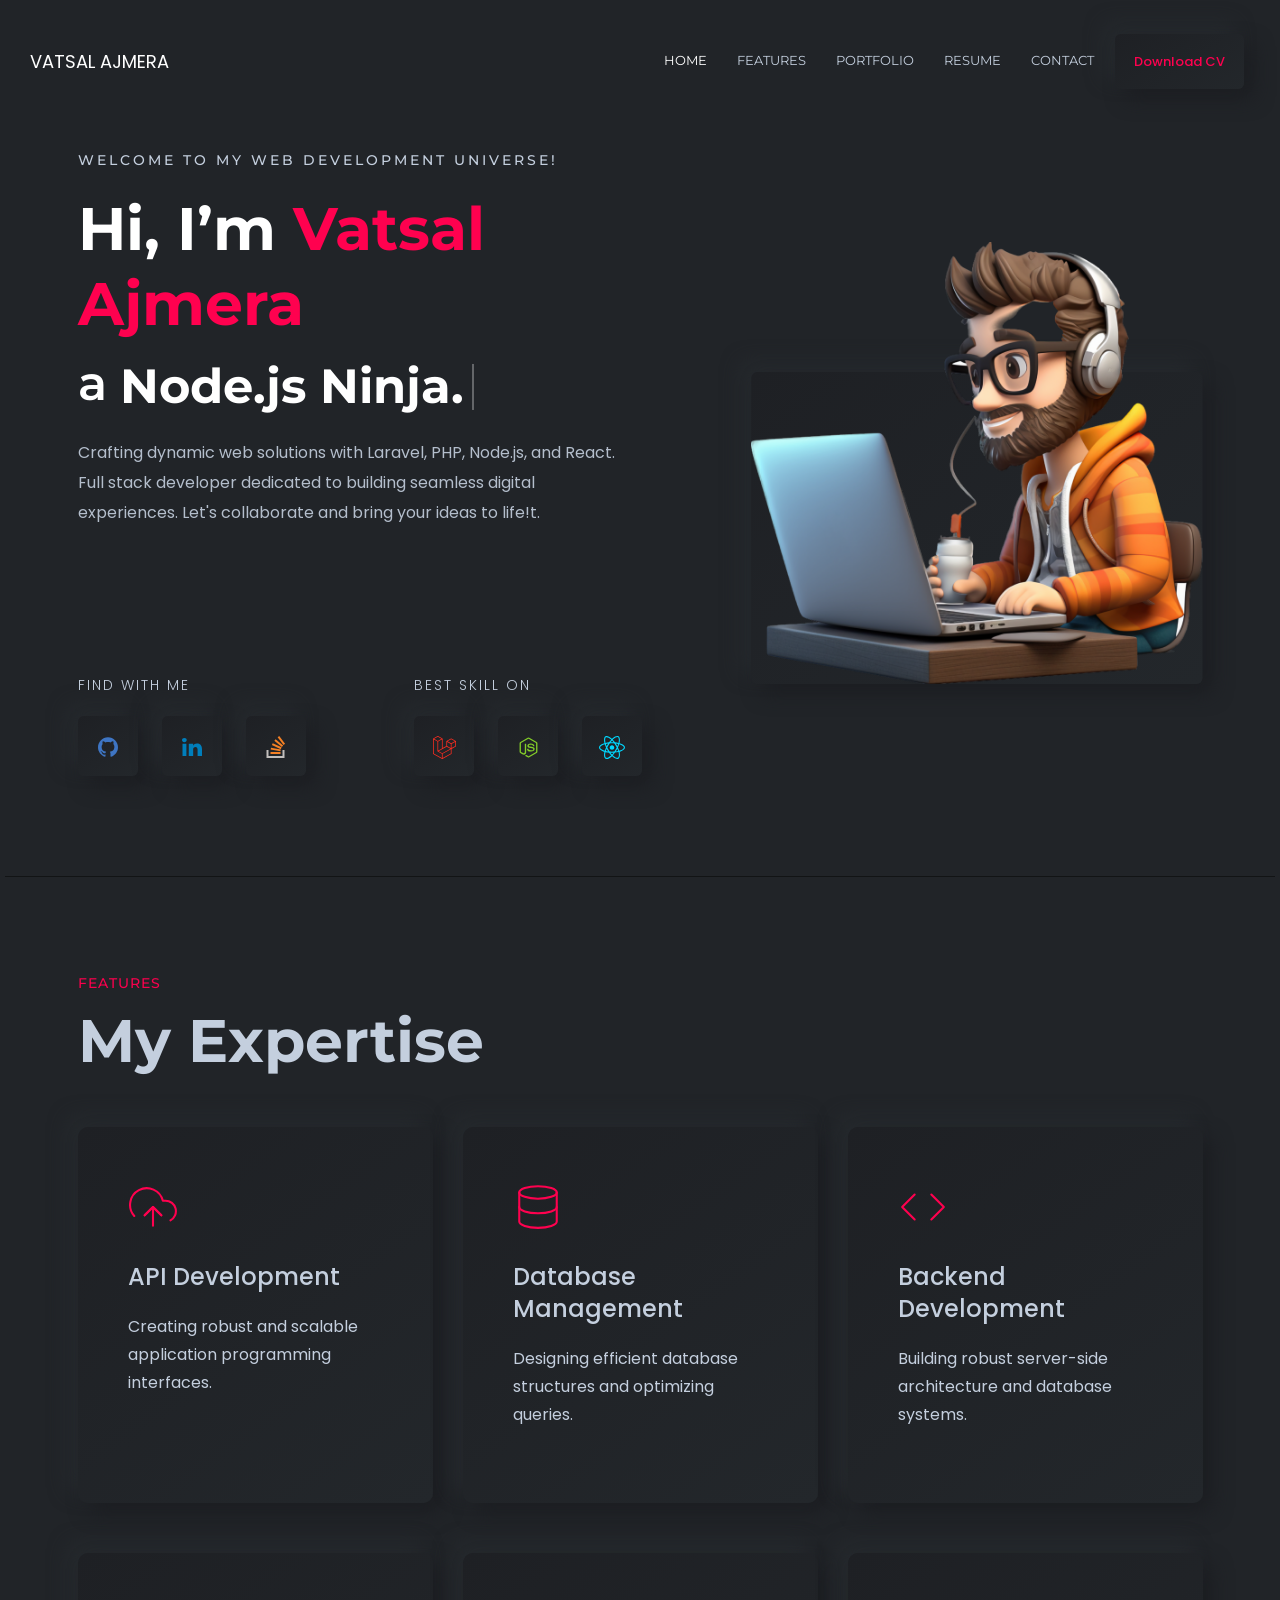
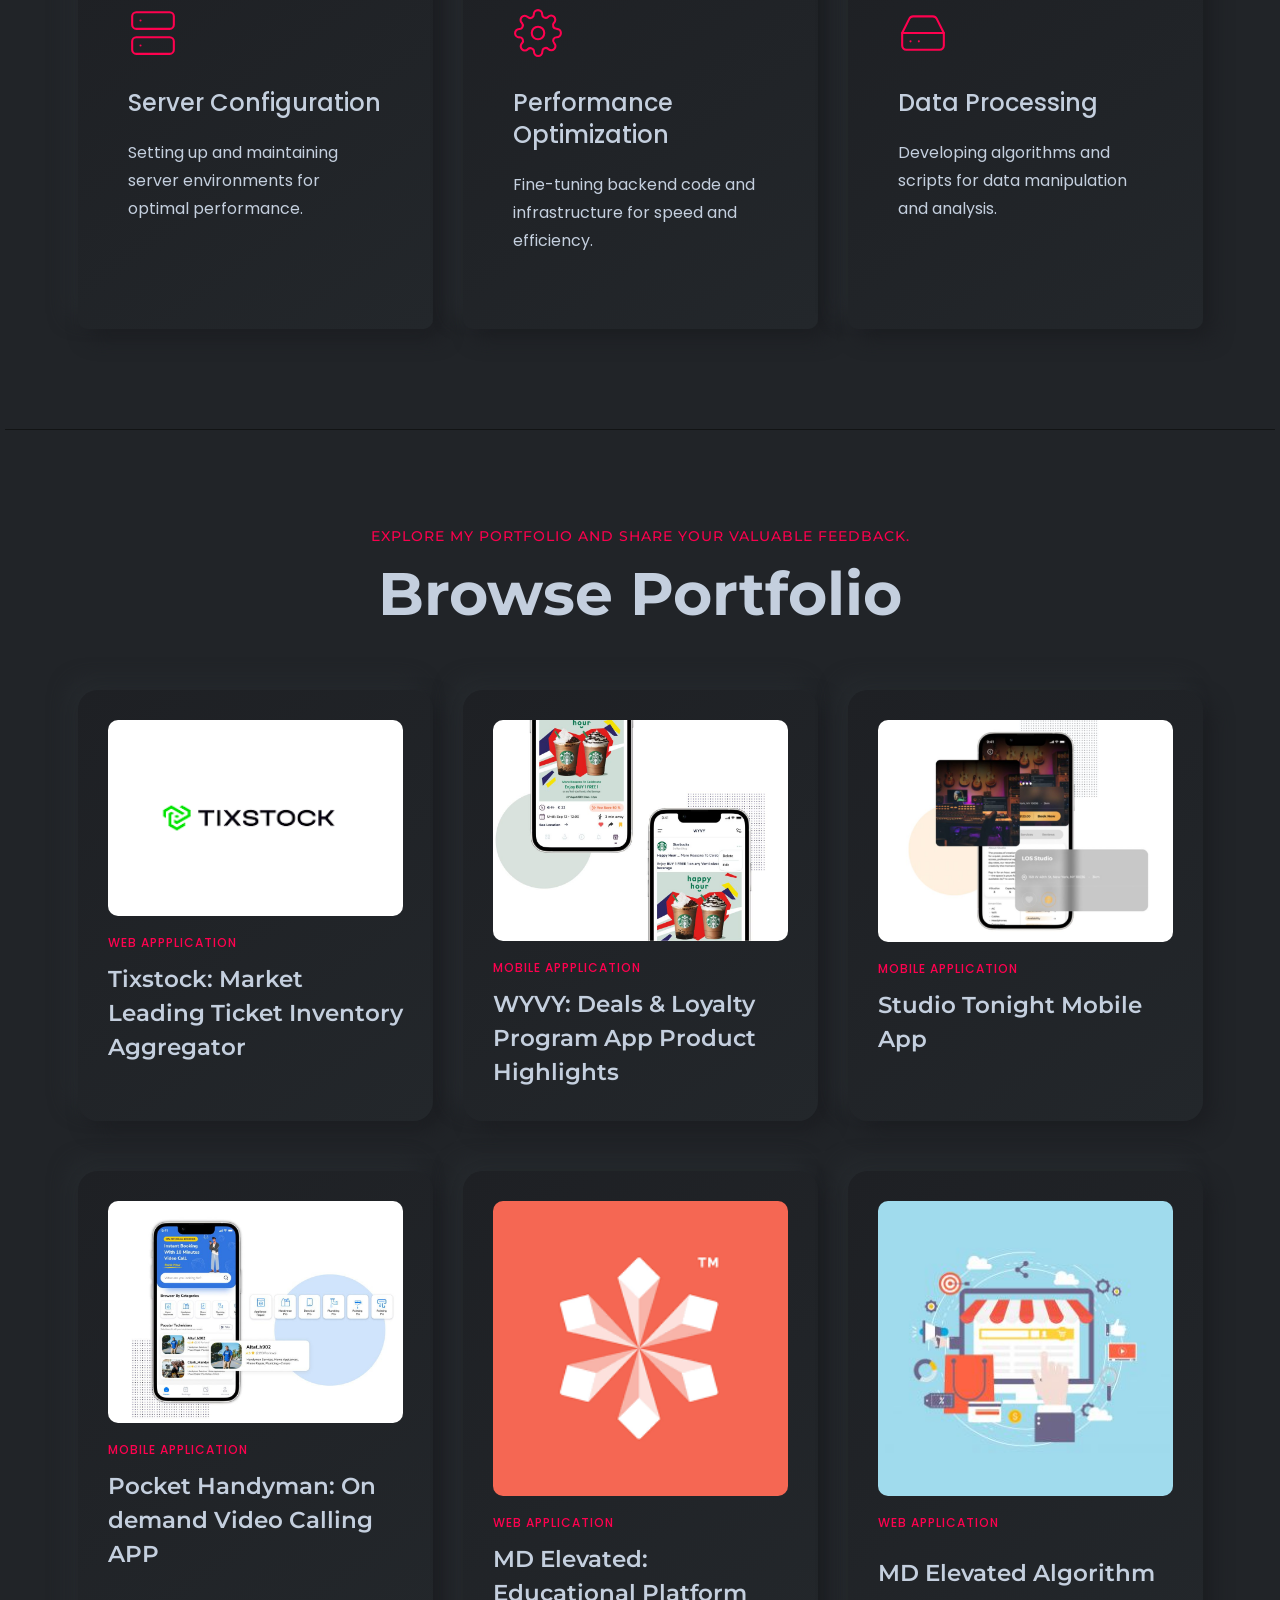
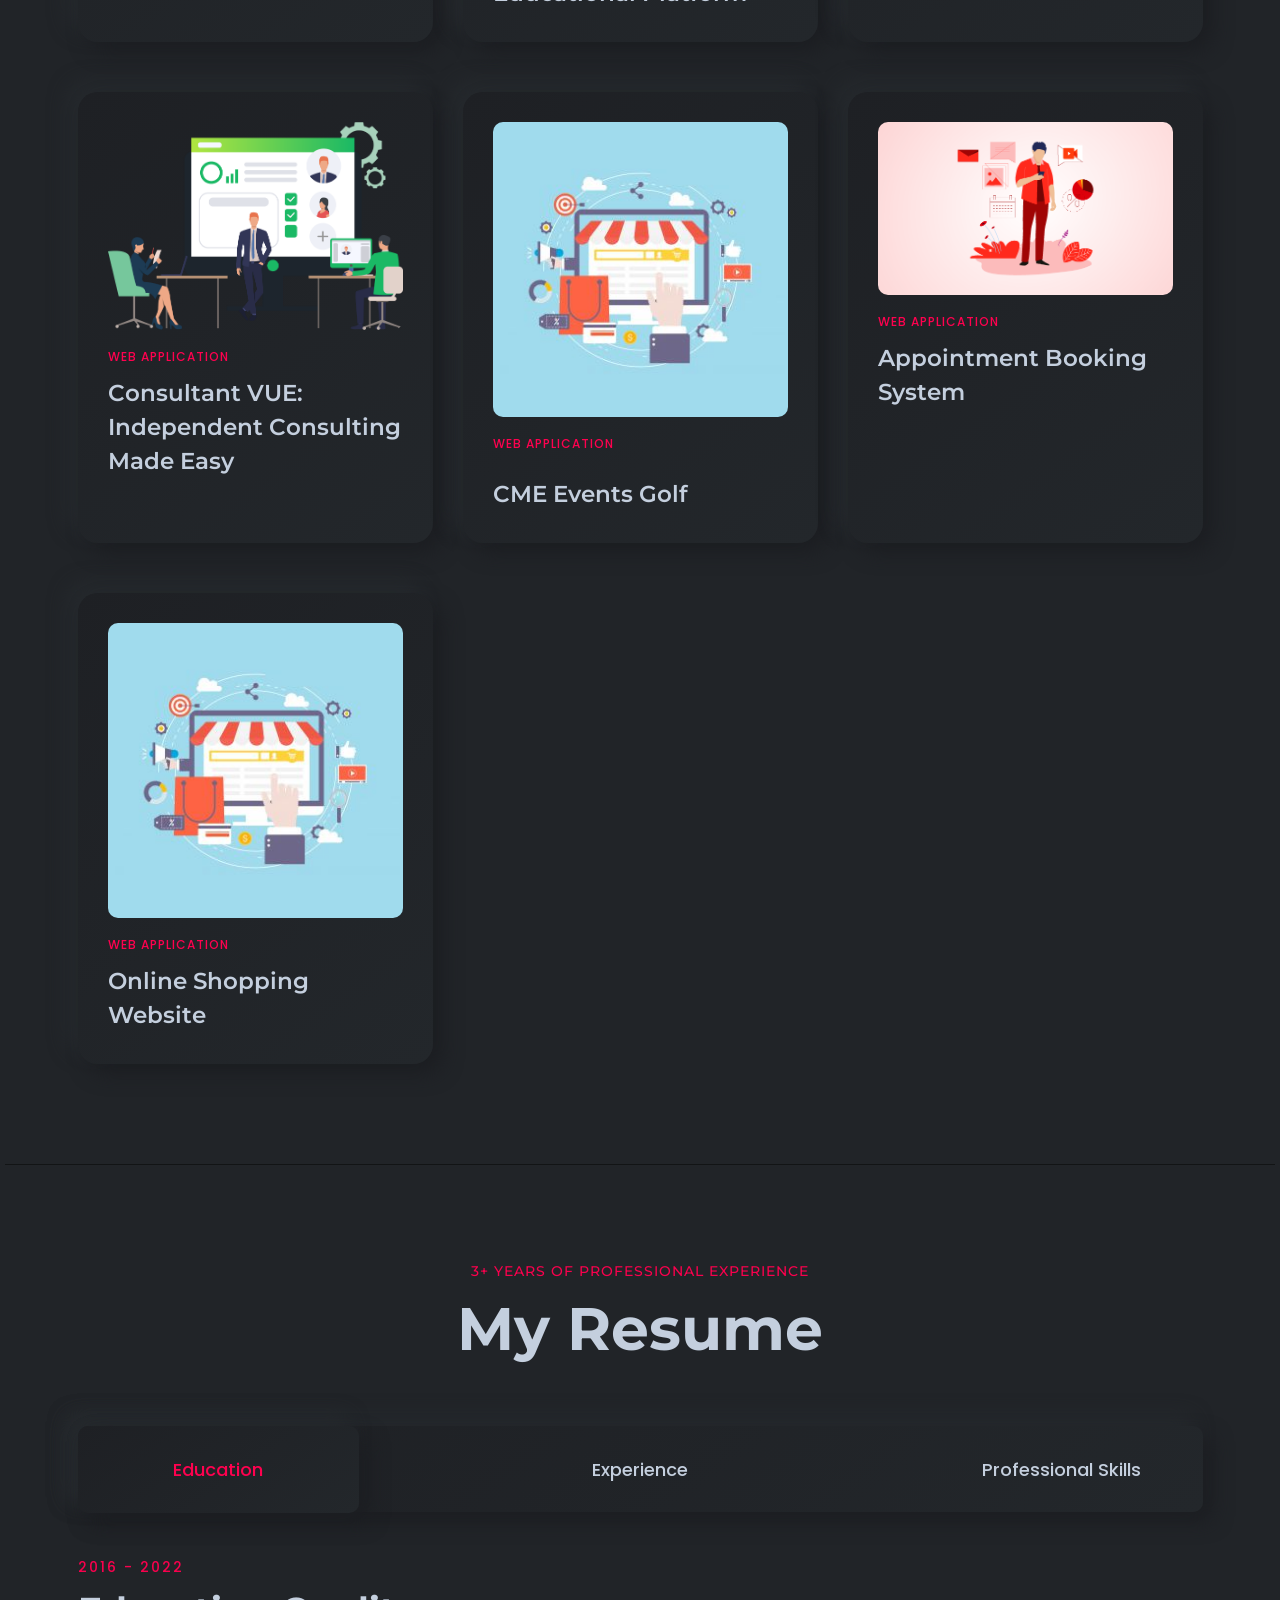
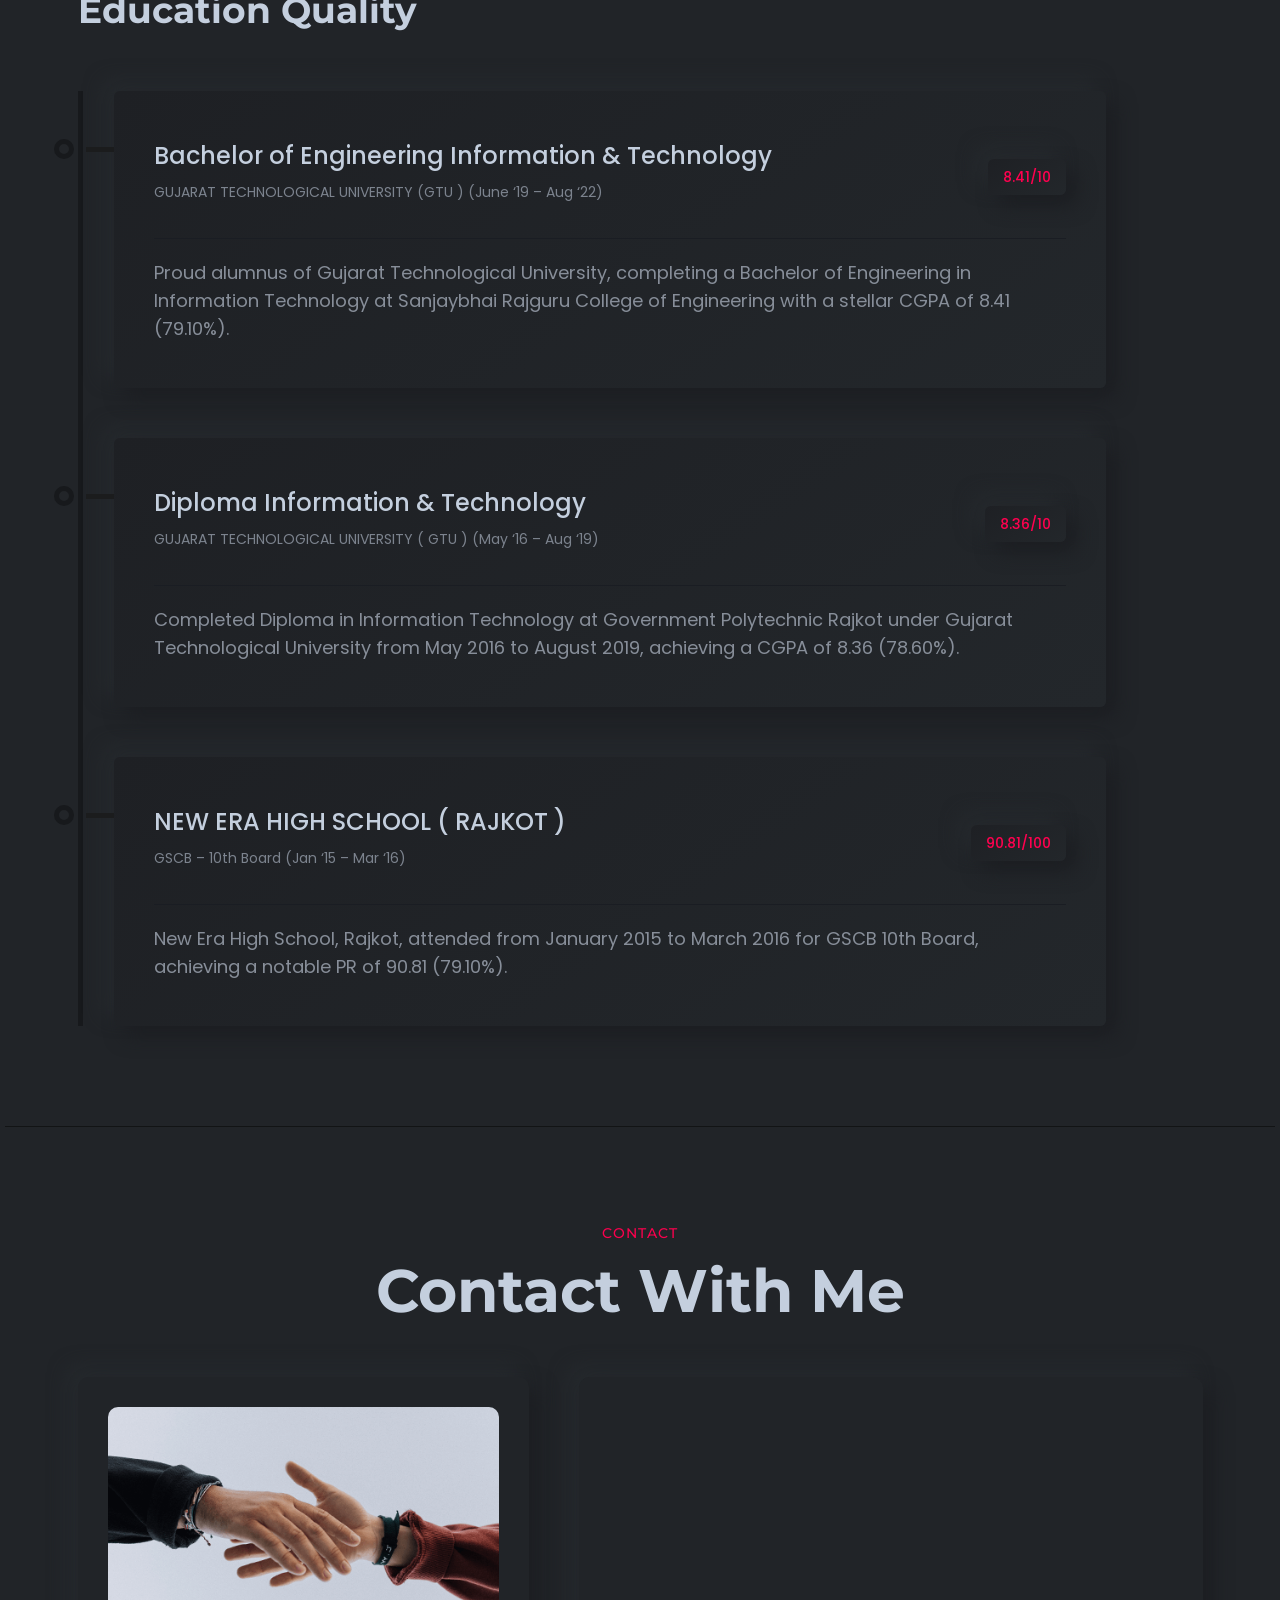
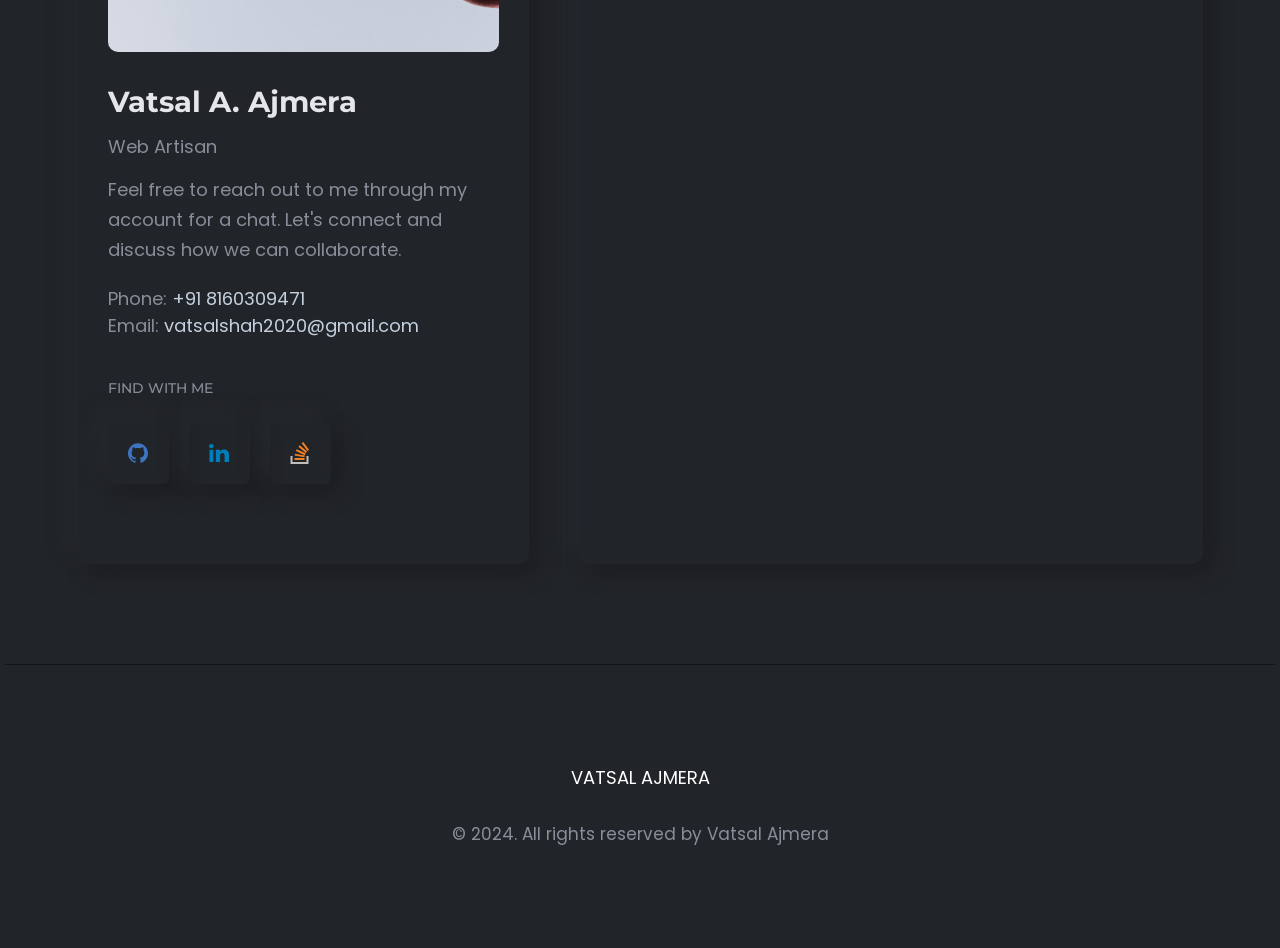
==== commit 00a3c3f9: "new project added." ====
--- a/index.html
+++ b/index.html
@@ -378,6 +378,70 @@
                     <!-- End Single Portfolio -->
 
                     <!-- Start Single Portfolio -->
+                        <div data-aos="fade-up" data-aos-delay="100" data-aos-once="true" class="col-lg-6 col-xl-4 col-md-6 col-12 mt--50 mt_md--30 mt_sm--30">
+                            <div class="rn-portfolio" data-bs-toggle="modal" data-bs-target="#wyvymodal">
+                                <div class="inner">
+                                    <div class="thumbnail">
+                                        <a href="javascript:void(0)">
+                                            <img src="images/wyvy.jpeg" alt="wyvy">
+                                        </a>
+                                    </div>
+                                    <div class="content">
+                                        <div class="category-info">
+                                            <div class="category-list">
+                                                <a href="javascript:void(0)">Mobile Appplication</a>
+                                            </div>
+                                            <div class="meta">
+                                            </div>
+                                        </div>
+                                        <h4 class="title"><a href="javascript:void(0)">WYVY: Deals & Loyalty Program App Product Highlights<i class="feather-arrow-up-right"></i></a></h4>
+                                    </div>
+                                </div>
+                            </div>
+                        </div>
+                        <!-- Modal Portfolio Body area Start -->
+                        <div class="modal fade" id="wyvymodal" tabindex="-1" role="dialog" aria-hidden="true">
+                            <div class="modal-dialog modal-dialog-centered" role="document">
+                                <div class="modal-content">
+                                    <div class="modal-header">
+                                        <button type="button" class="close" data-bs-dismiss="modal" aria-label="Close">
+                                            <span aria-hidden="true"><i data-feather="x"></i></span>
+                                        </button>
+                                    </div>
+                                    <div class="modal-body">
+                                        <div class="row align-items-center">
+
+                                            <div class="col-lg-6">
+                                                <div class="portfolio-popup-thumbnail">
+                                                    <div class="image">
+                                                        <img class="w-100" src="images/wyvy.jpeg" alt="WYVY">
+                                                    </div>
+                                                </div>
+                                            </div>
+
+                                            <div class="col-lg-6">
+                                                <div class="text-content">
+                                                    <h3>
+                                                        <span>Laravel - Flutter</span> wyvy: Deals & Loyalty Program App Product Highlights
+                                                    </h3>
+                                                    <p class="mb--30"> WYVY, a Deals & Loyalty Program App, simplifies finding exclusive discounts anywhere. Discover local deals, nearby eateries, and special offers effortlessly through its intuitive interface. Developing a robust app like WYVY entails challenges such as designing an intuitive interface, precise location tracking, seamless loyalty program integration, managing a comprehensive deals database, and ensuring cross-platform compatibility. Overcoming these hurdles is vital for delivering a seamless user experience. Solutions include user-centric design, accurate location tracking, seamless loyalty program integration, robust deal database management, and comprehensive platform compatibility. These ensure a smooth, rewarding experience for users seeking exclusive deals and rewards nearby.</p>
+                                                    <div class="button-group mt--20">
+                                                        
+                                                    </div>
+
+                                                </div>
+                                                <!-- End of .text-content -->
+                                            </div>
+                                        </div>
+                                        <!-- End of .row Body-->
+                                    </div>
+                                </div>
+                            </div>
+                        </div>
+                        <!-- End Modal Portfolio area -->
+                    <!-- End Single Portfolio -->
+
+                    <!-- Start Single Portfolio -->
                         <div data-aos="fade-up" data-aos-delay="500" data-aos-once="true" class="col-lg-6 col-xl-4 col-md-6 col-12 mt--50 mt_md--30 mt_sm--30">
                             <div class="rn-portfolio" data-bs-toggle="modal" data-bs-target="#Studio-Tonight-modal">
                                 <div class="inner">
--- a/css/style.css
+++ b/css/style.css
@@ -8125,7 +8125,6 @@
   animation-name: flash;
 }
 
-/* originally authored by Nick Pettit - https://github.com/nickpettit/glide */
 @-webkit-keyframes pulse {
   from {
     -webkit-transform: scale3d(1, 1, 1);
@@ -8357,7 +8356,7 @@
   animation-name: tada;
 }
 
-/* originally authored by Nick Pettit - https://github.com/nickpettit/glide */
+
 @-webkit-keyframes wobble {
   from {
     -webkit-transform: none;
@@ -10224,7 +10223,7 @@
   animation-name: hinge;
 }
 
-/* originally authored by Nick Pettit - https://github.com/nickpettit/glide */
+
 @-webkit-keyframes rollIn {
   from {
     opacity: 0;
@@ -10254,7 +10253,7 @@
   animation-name: rollIn;
 }
 
-/* originally authored by Nick Pettit - https://github.com/nickpettit/glide */
+
 @-webkit-keyframes rollOut {
   from {
     opacity: 1;
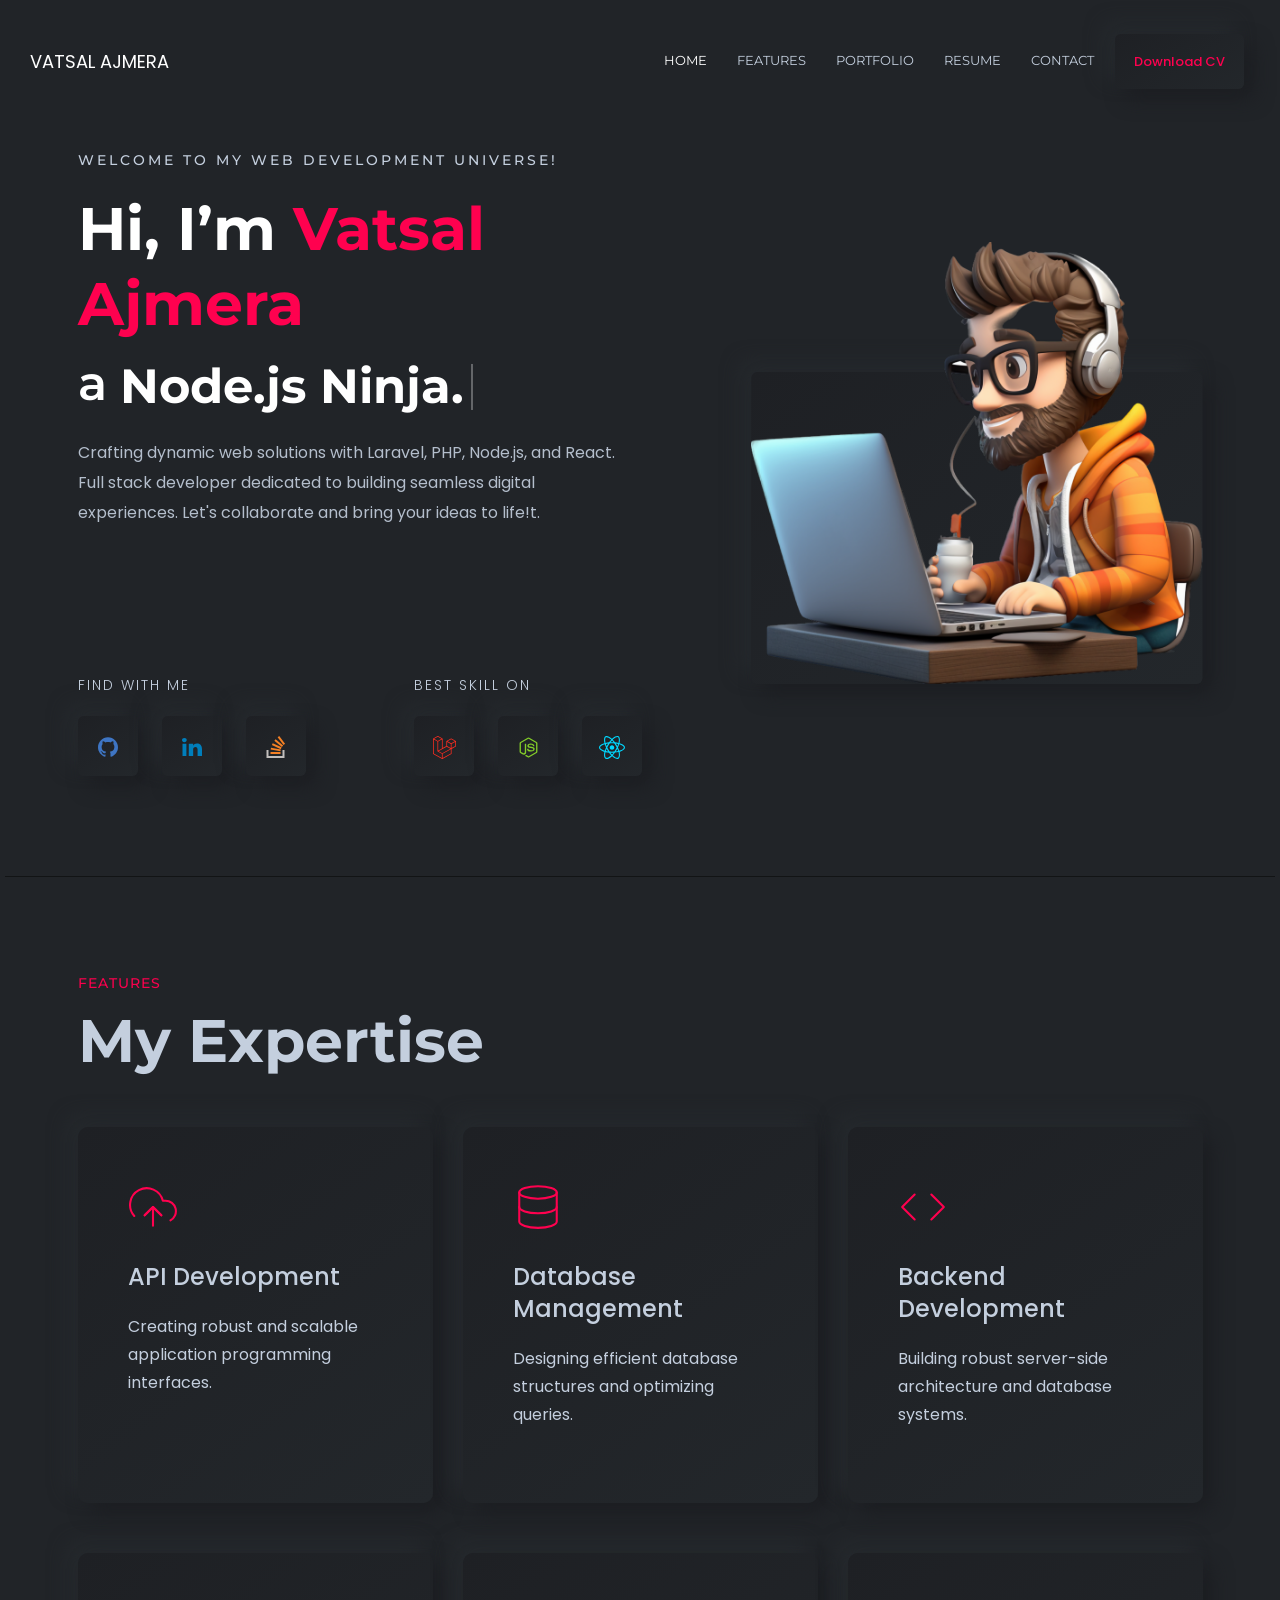
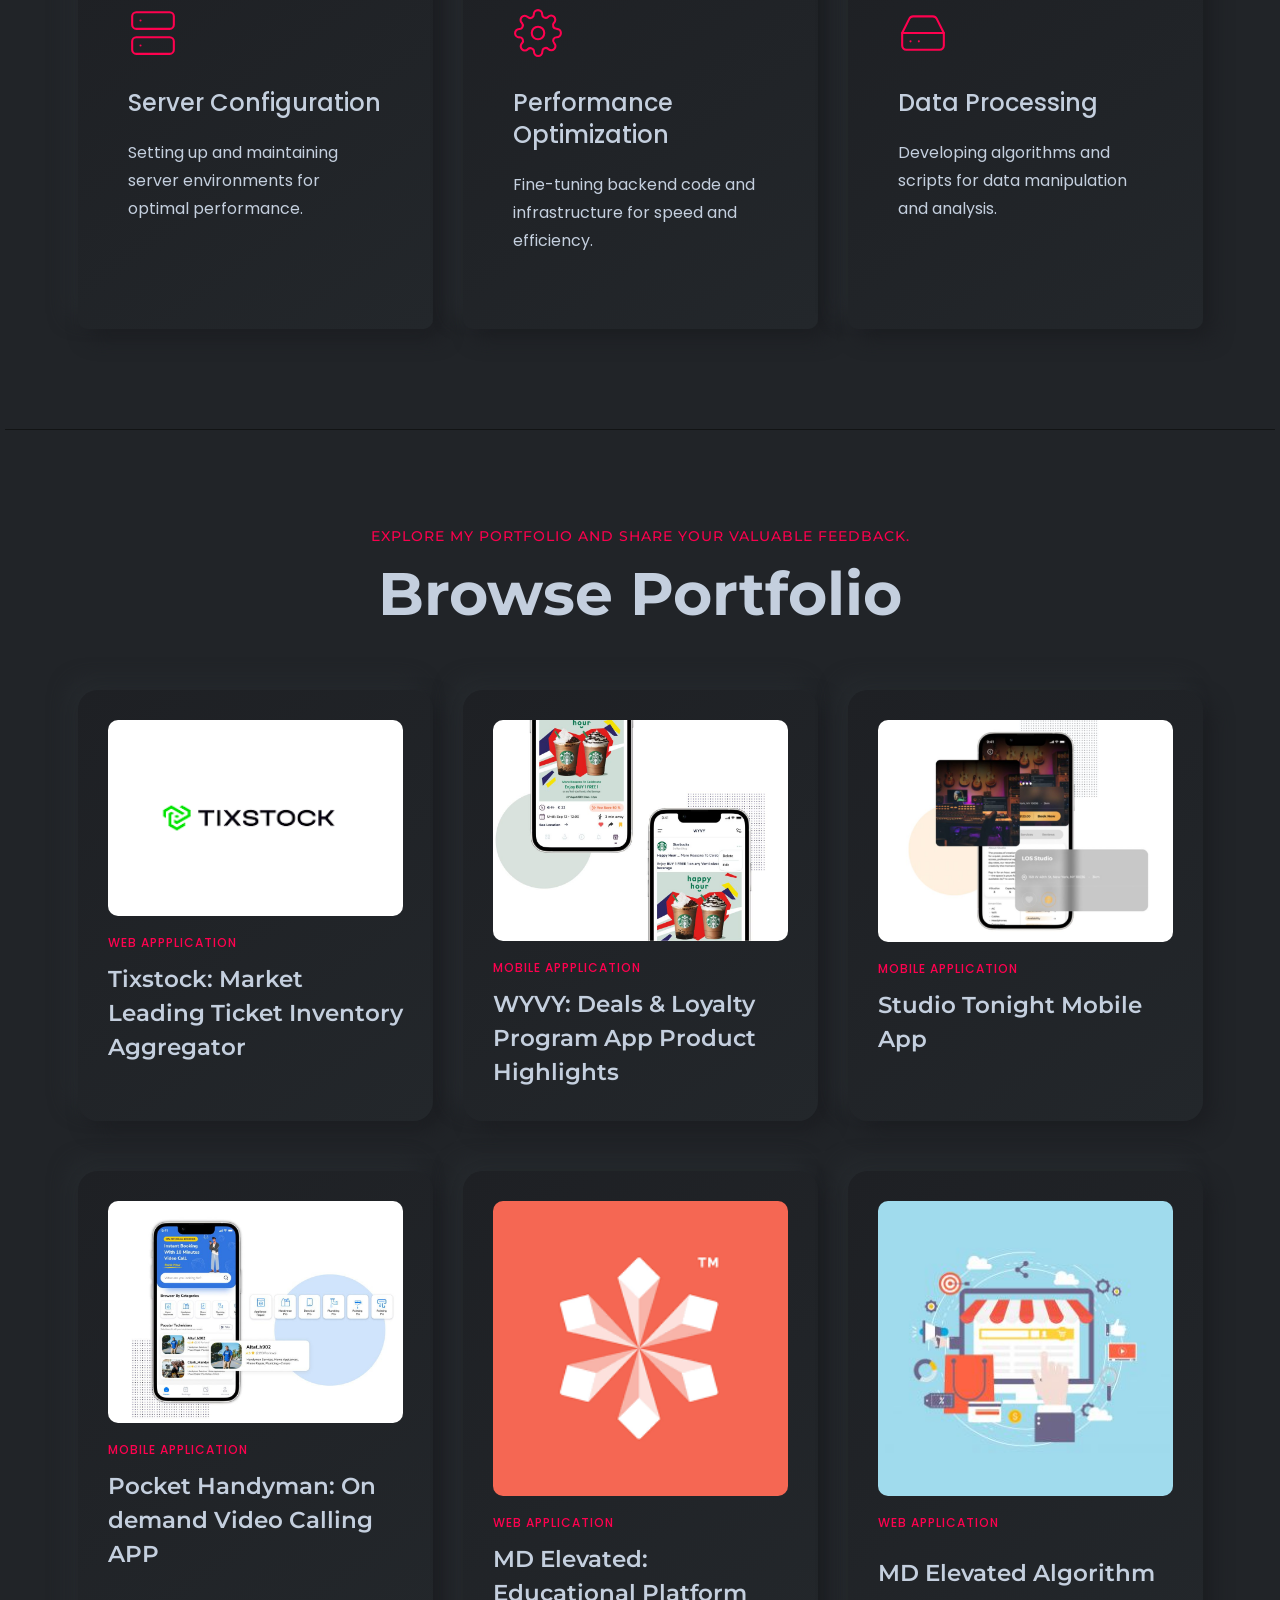
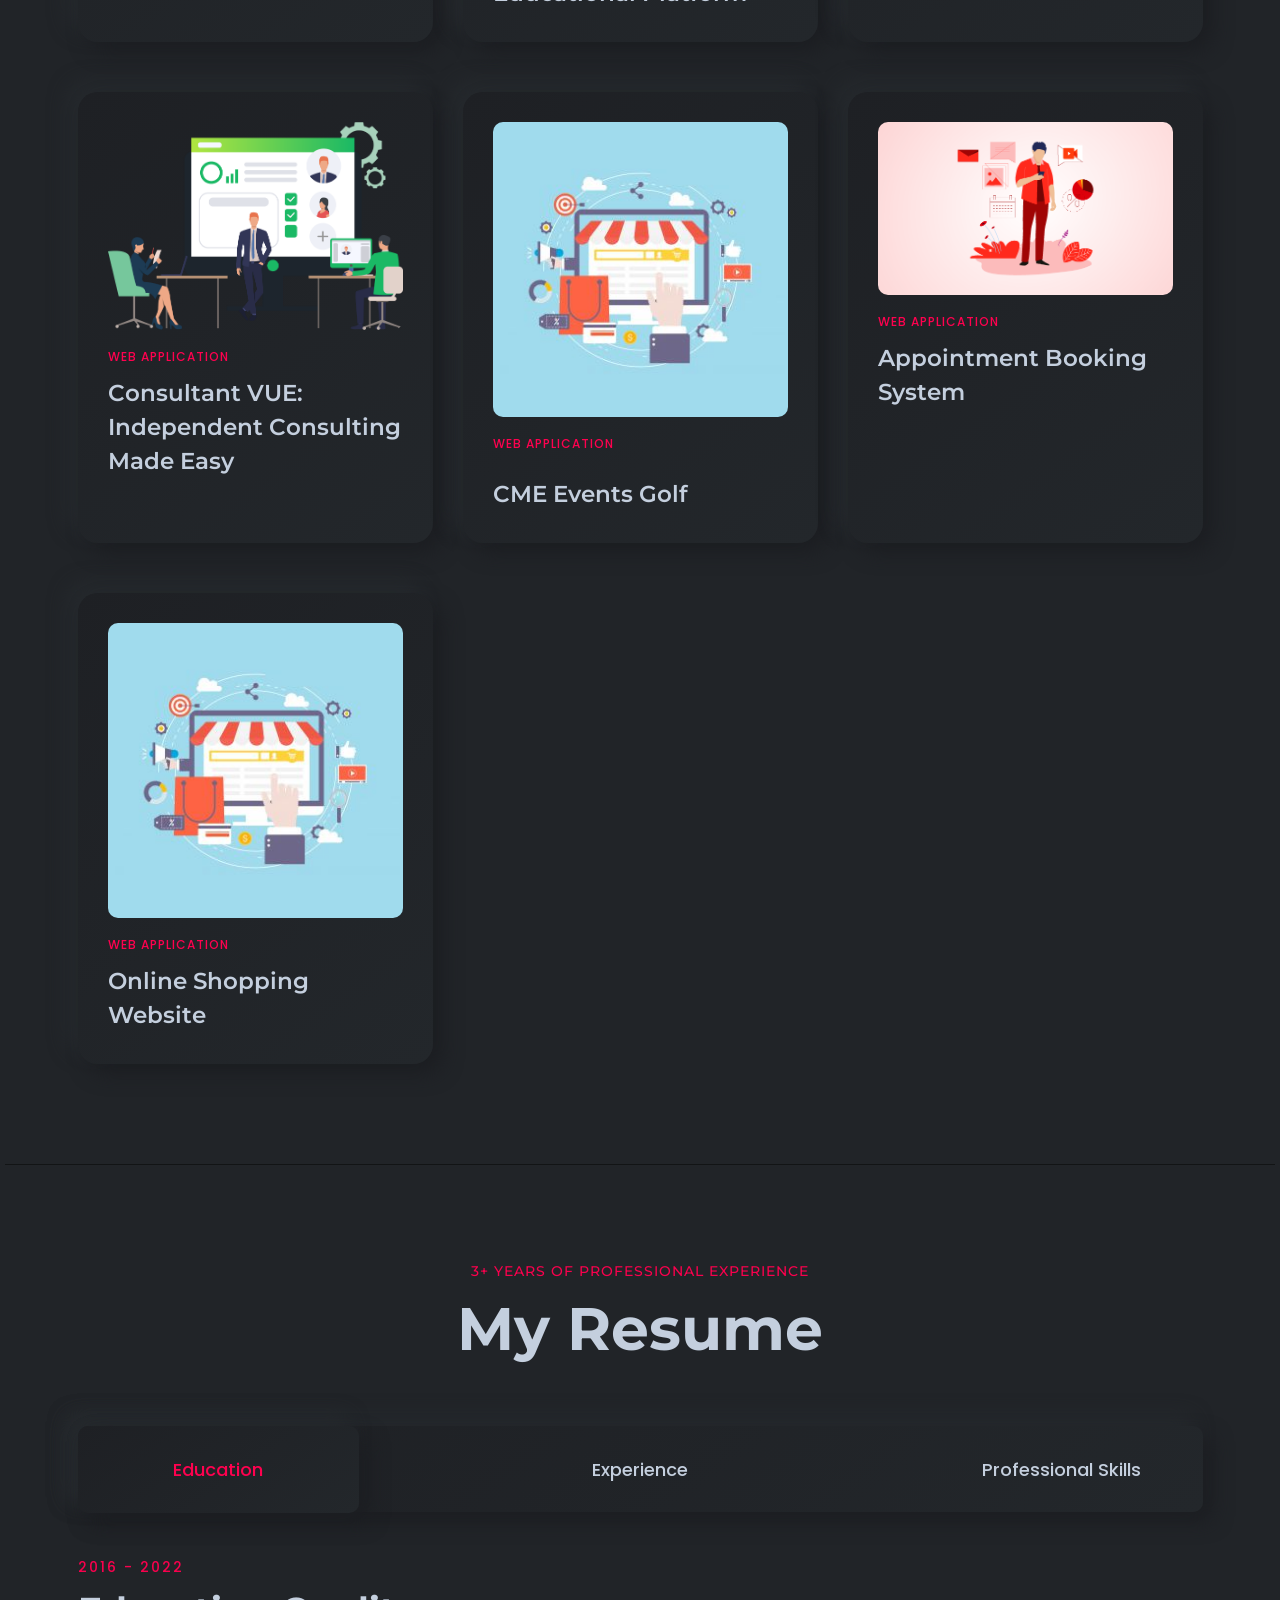
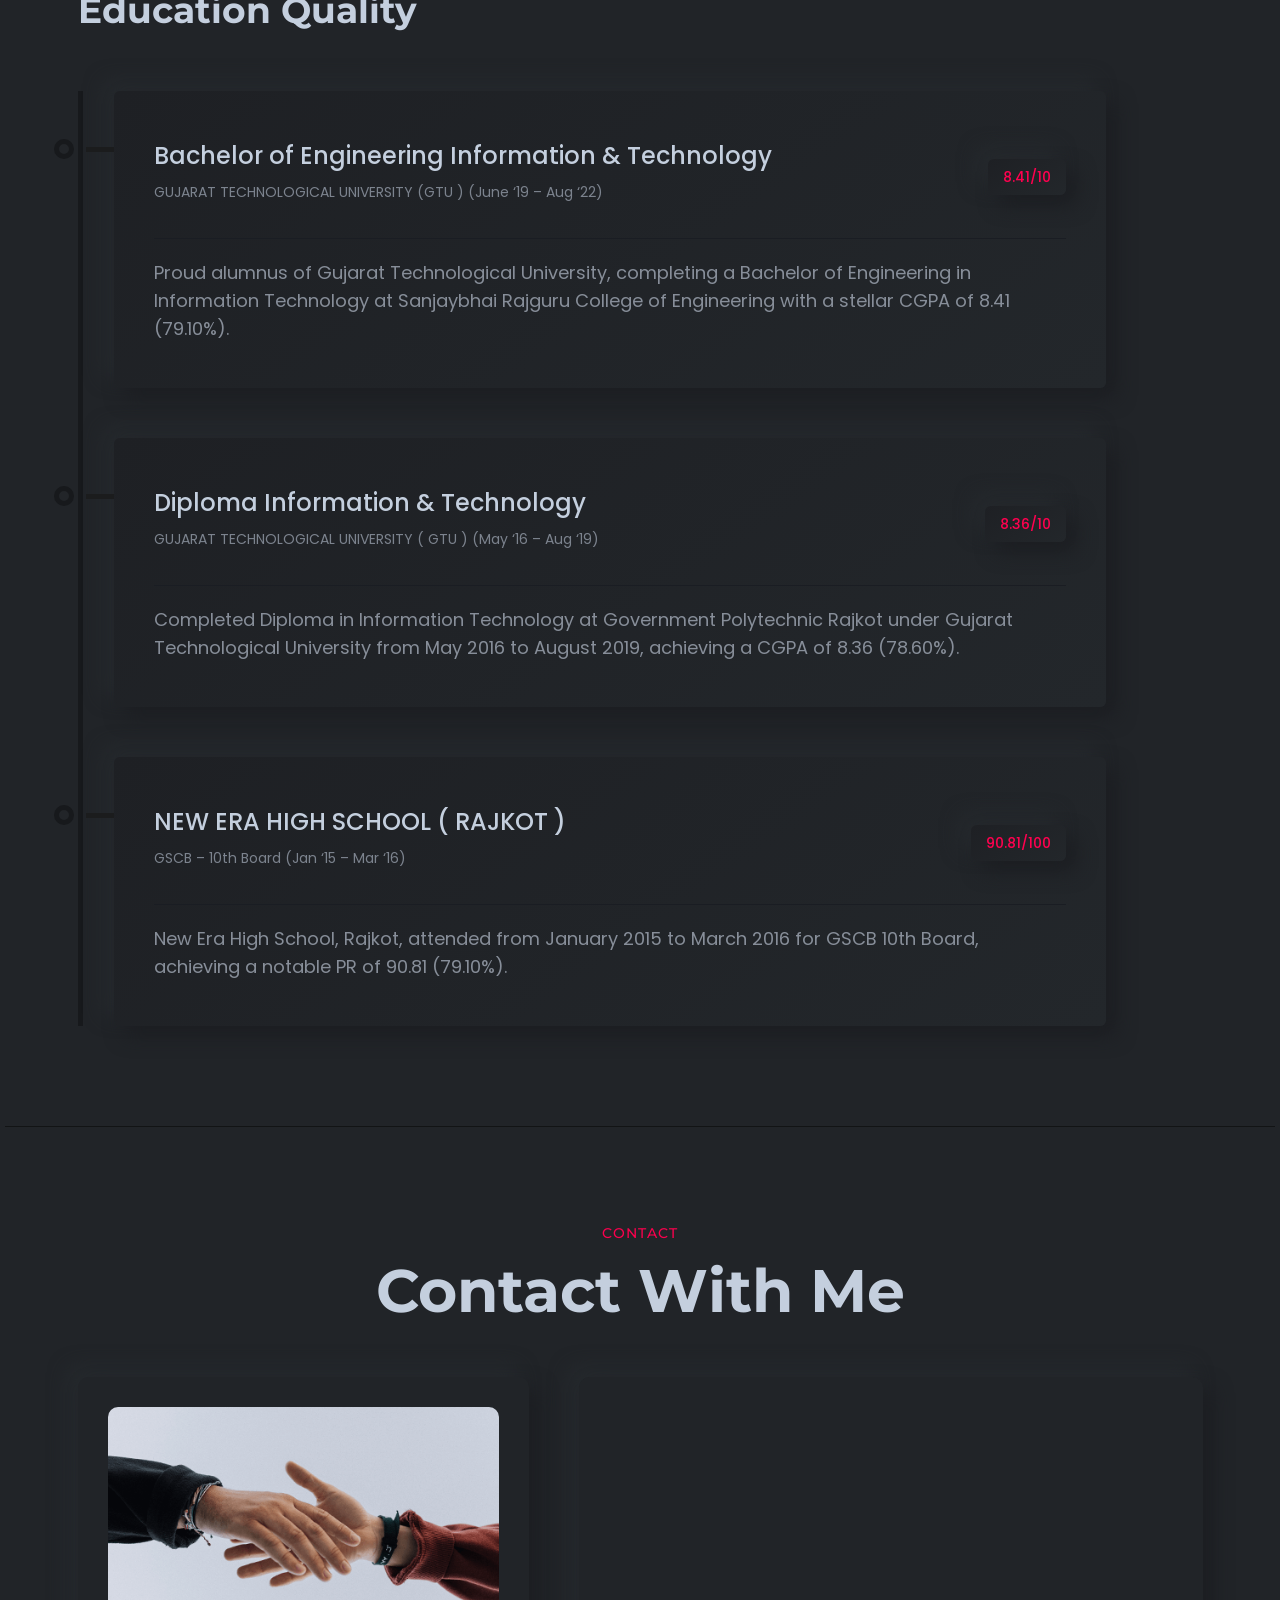
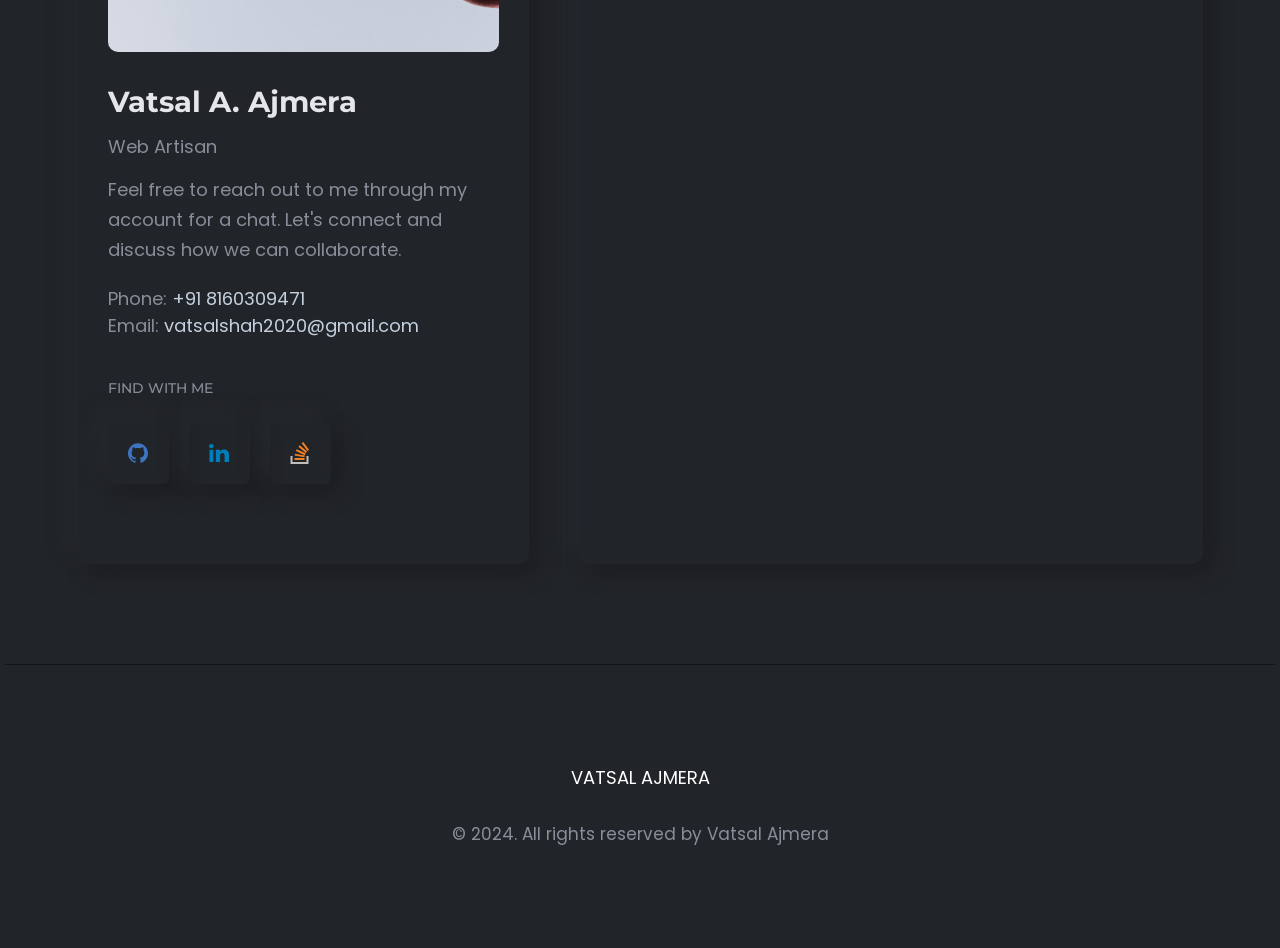
==== commit 4cef76d0: "Resume added to mobile menu" ====
--- a/index.html
+++ b/index.html
@@ -90,6 +90,11 @@
                     <li class="nav-item"><a class="nav-link smoth-animation" href="#resume">Resume</a></li>
                     <li class="nav-item"><a class="nav-link smoth-animation" href="#contacts">Contact</a></li>
                 </ul>
+                <!-- Start Header Right  -->
+                <div class="header-right pt--20">
+                    <a class="rn-btn" target="_blank" href="images/vatsal_shah_CV.pdf"><span>Download CV</span></a>
+                </div>
+                <!-- End Header Right  -->
                 <!-- social sharea area -->
                 <div class="social-share-style-1 mt--40">
                     <span class="title">find with me</span>
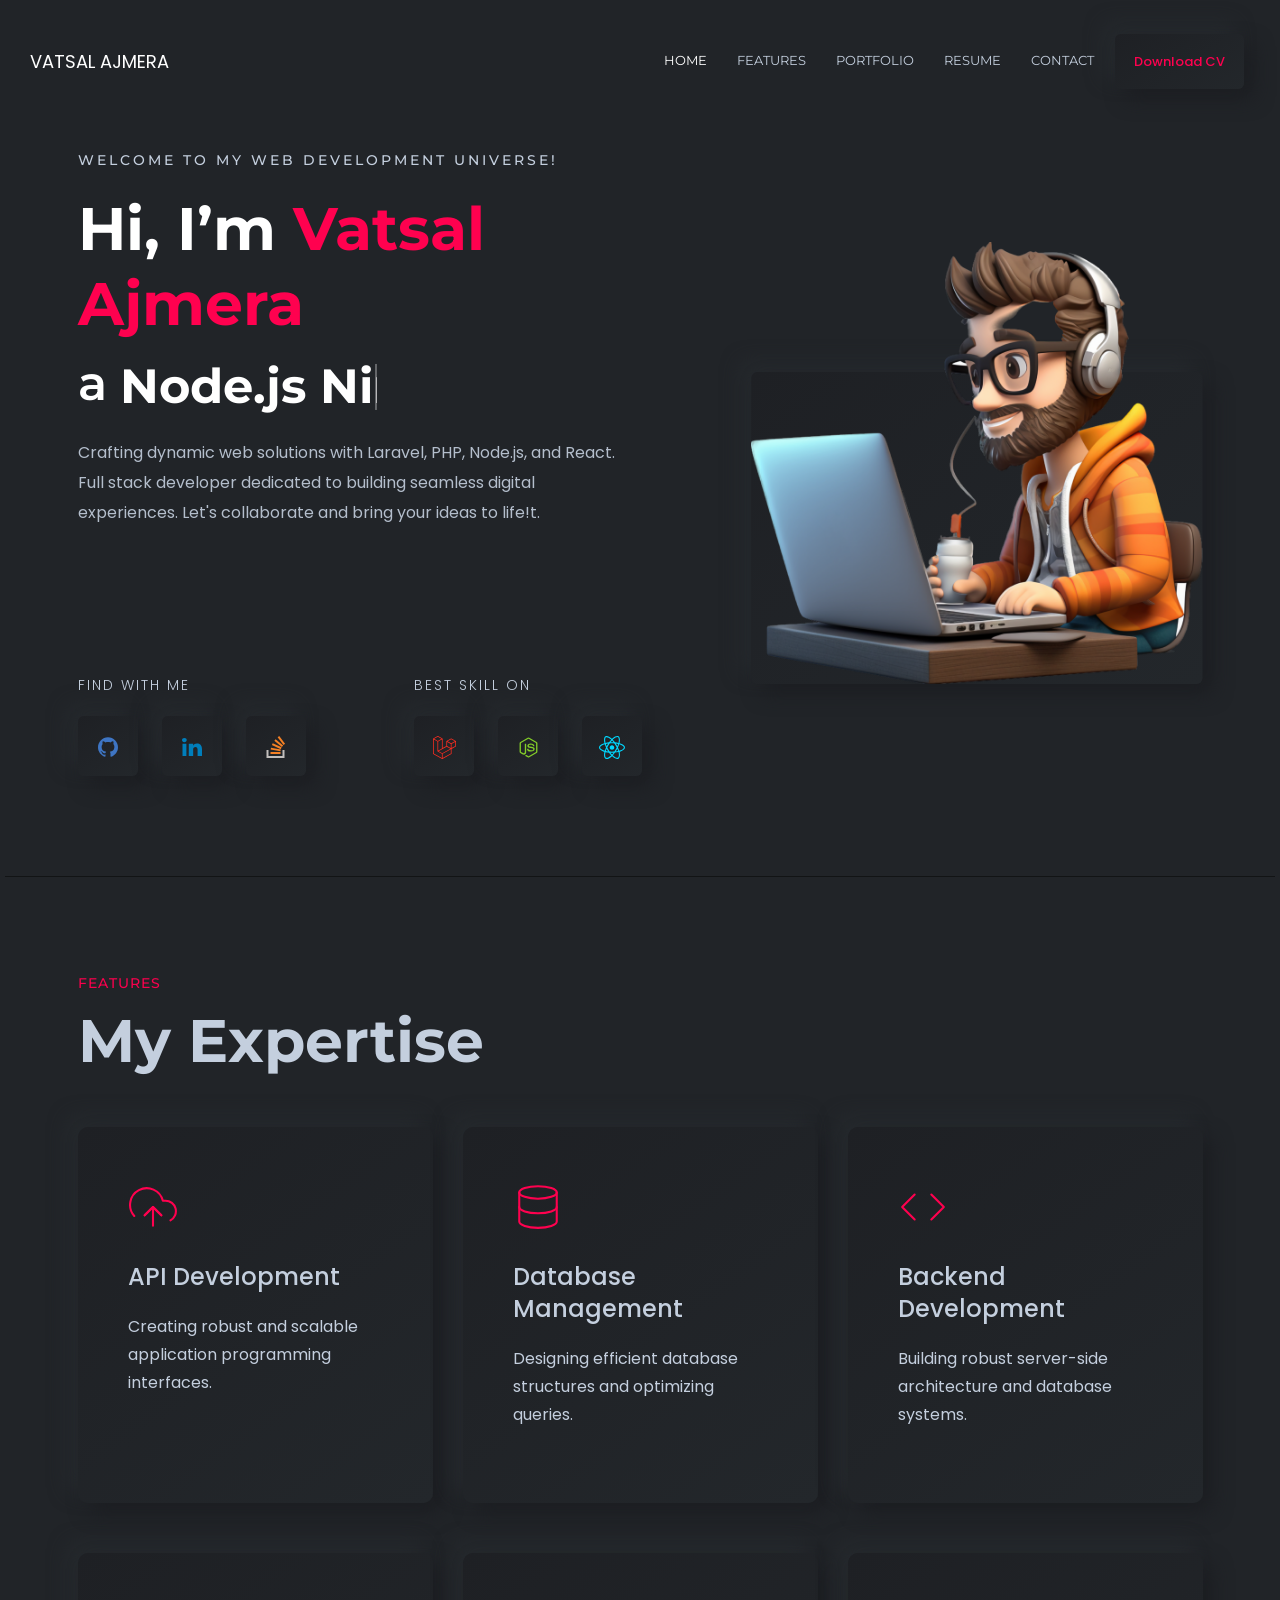
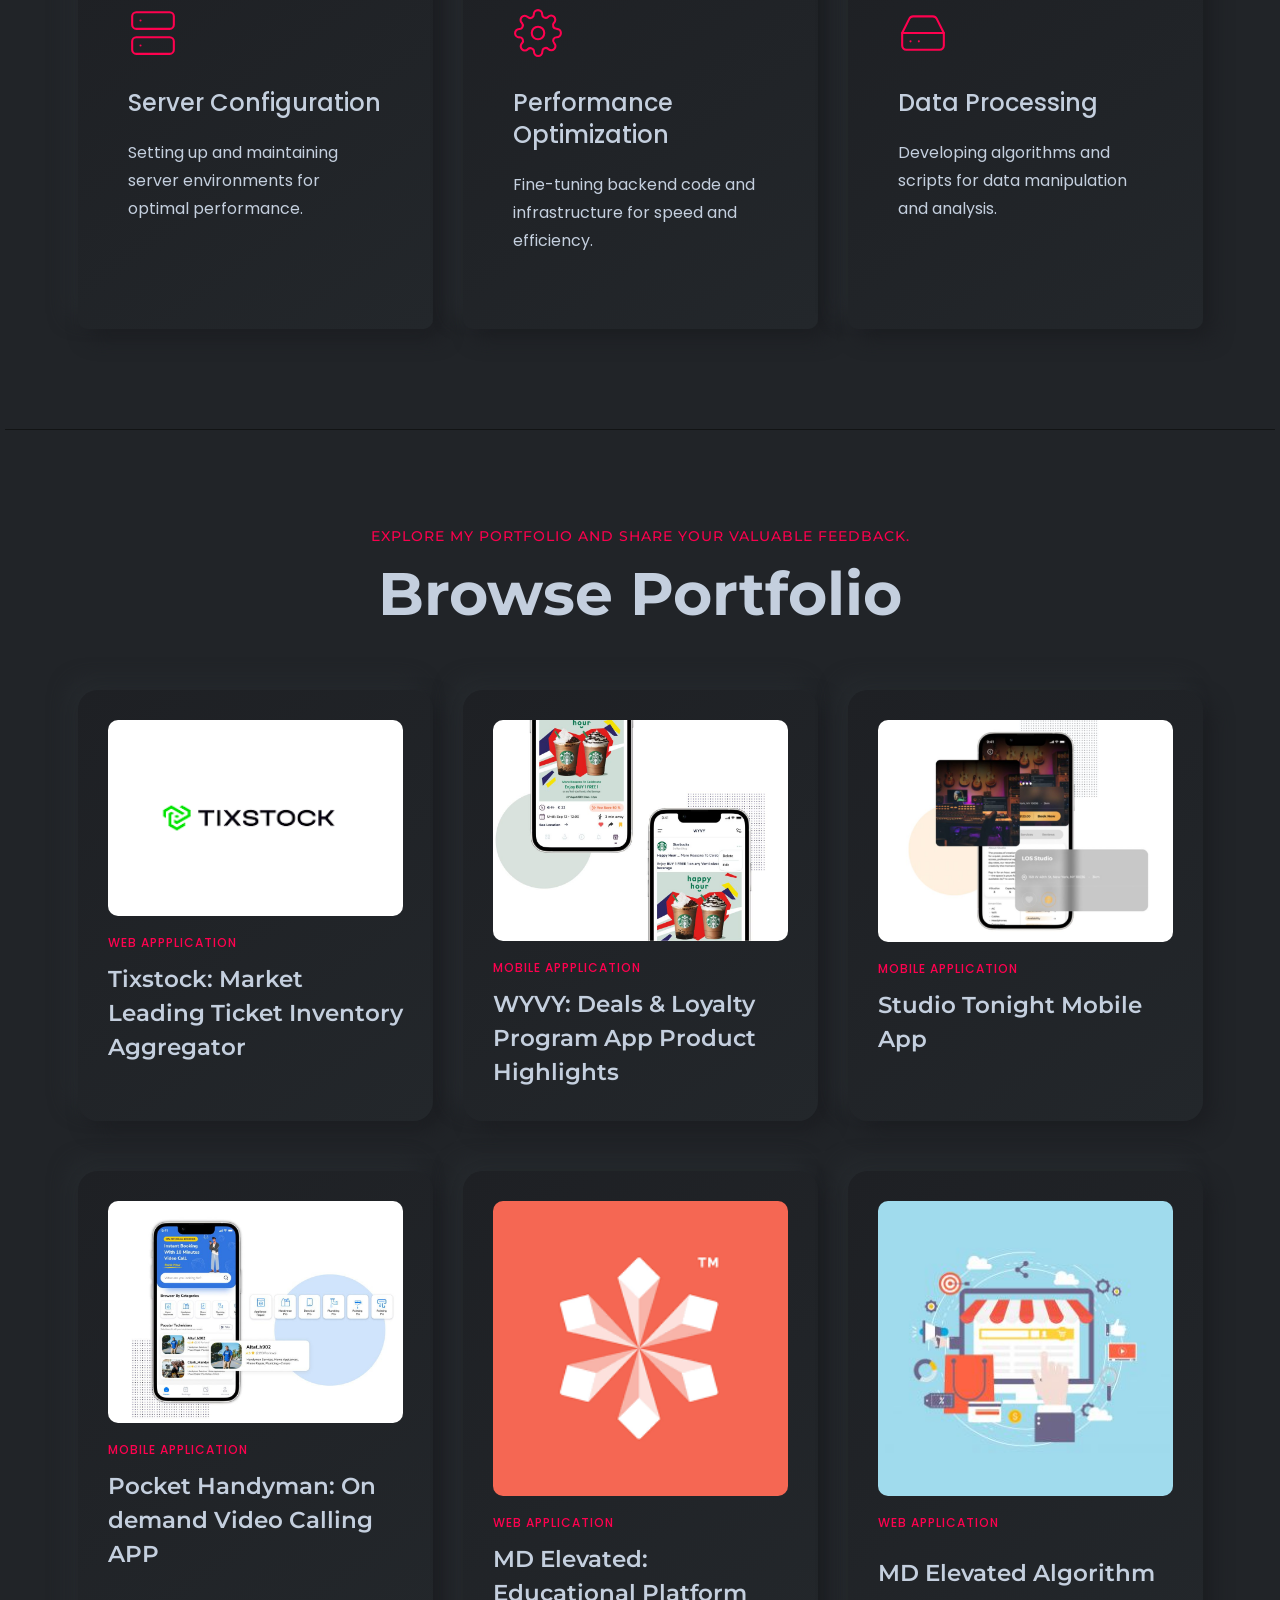
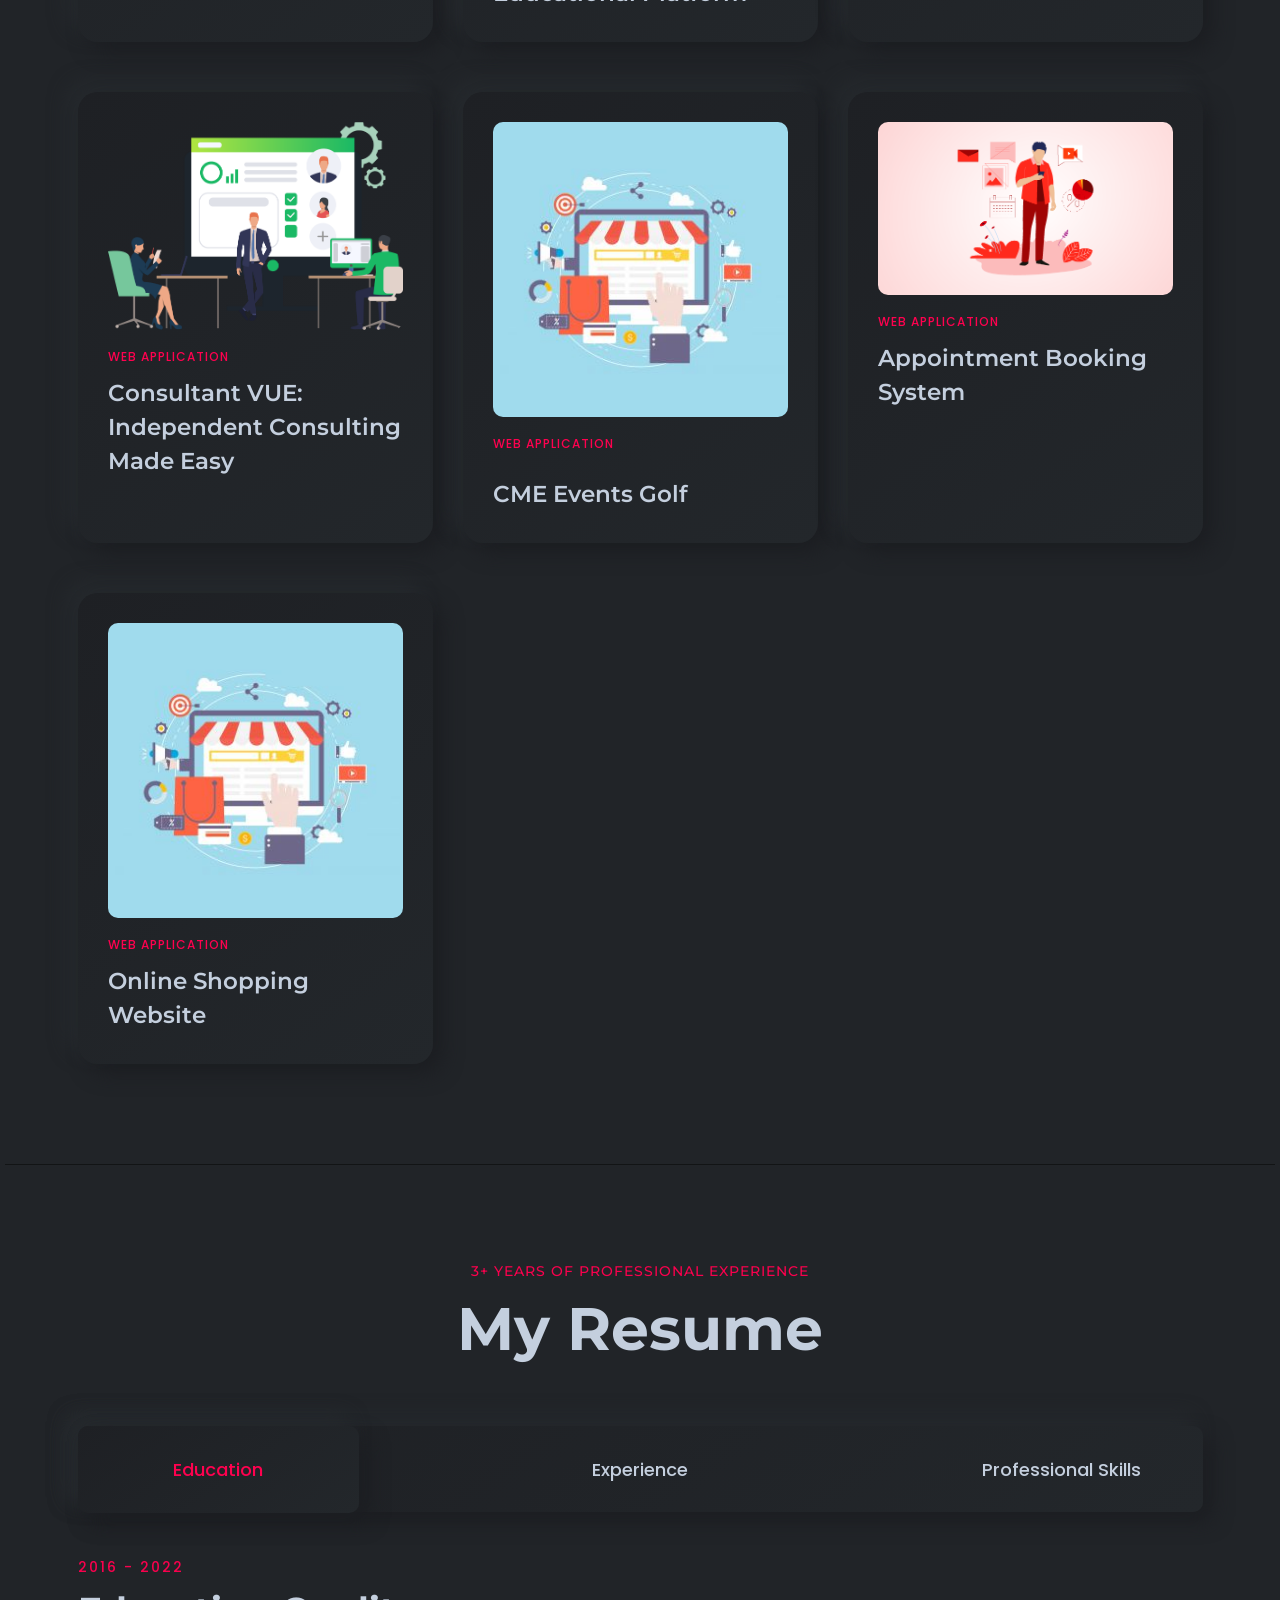
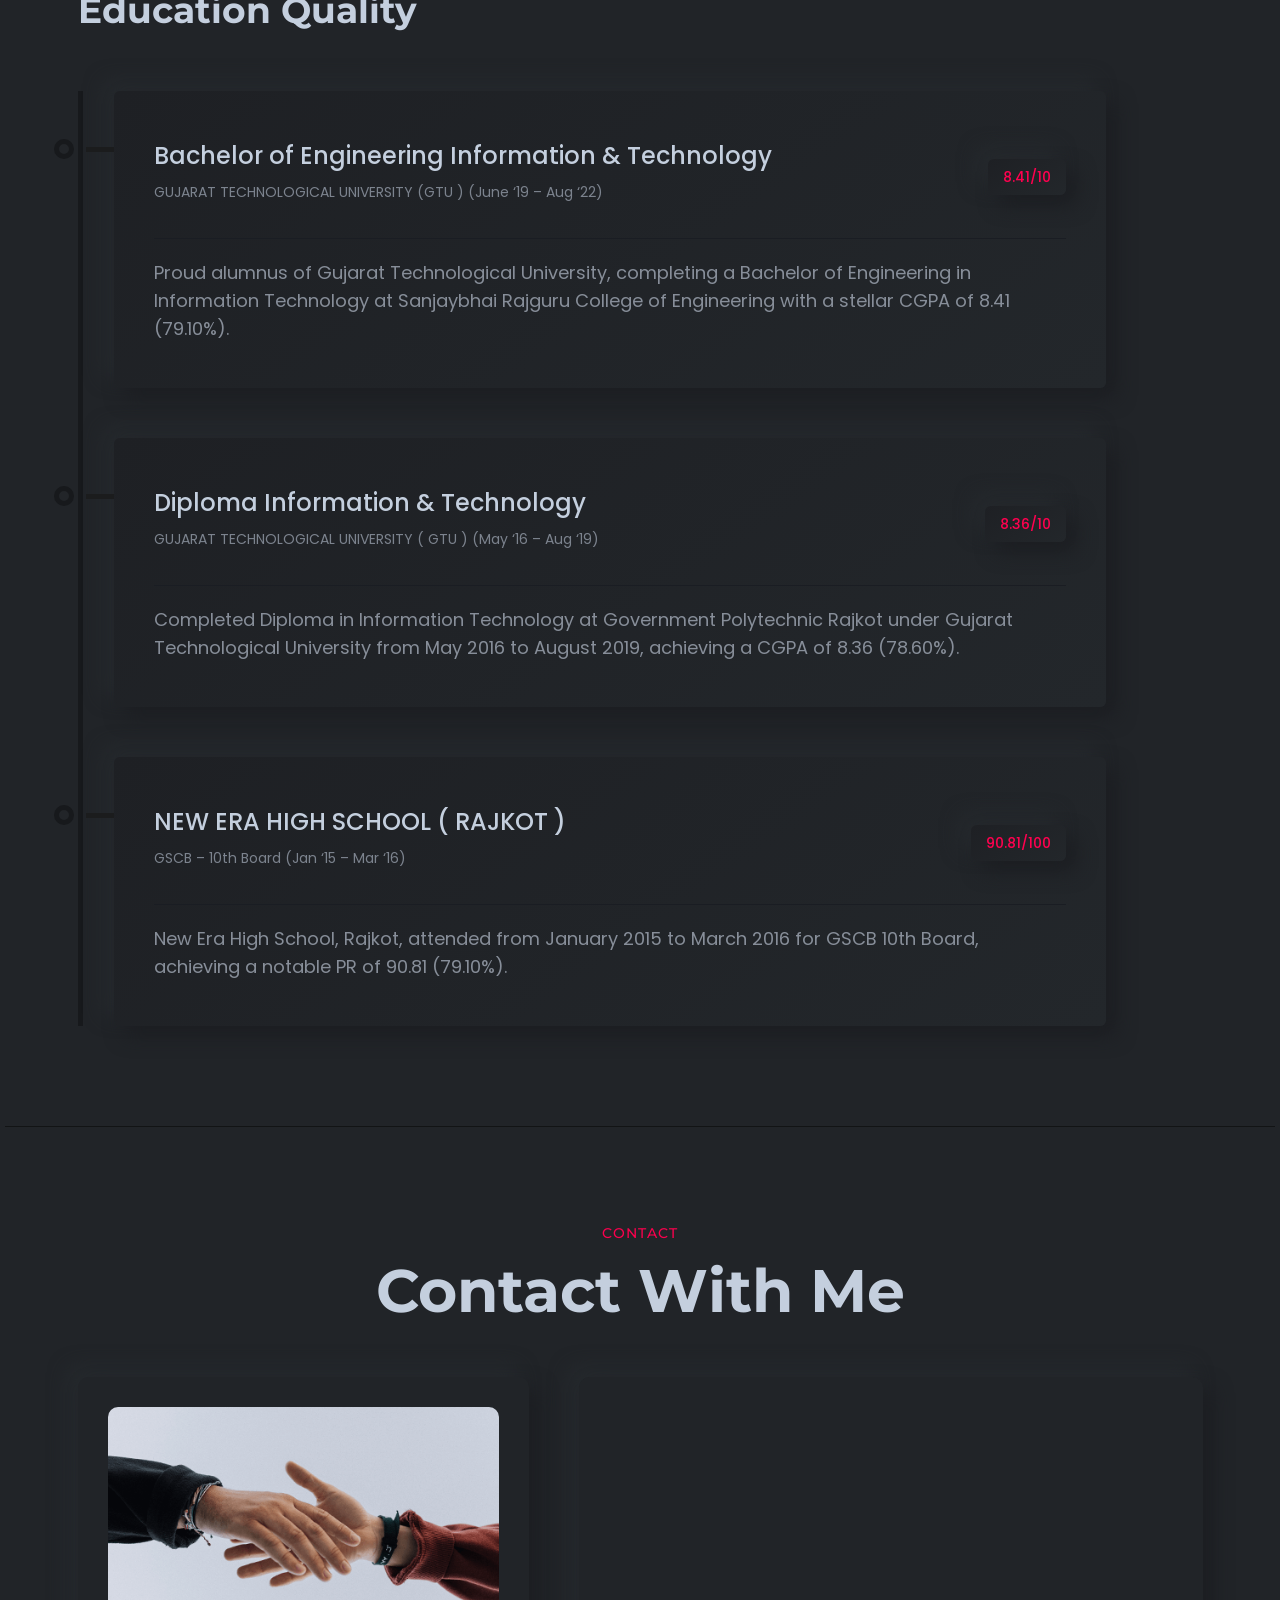
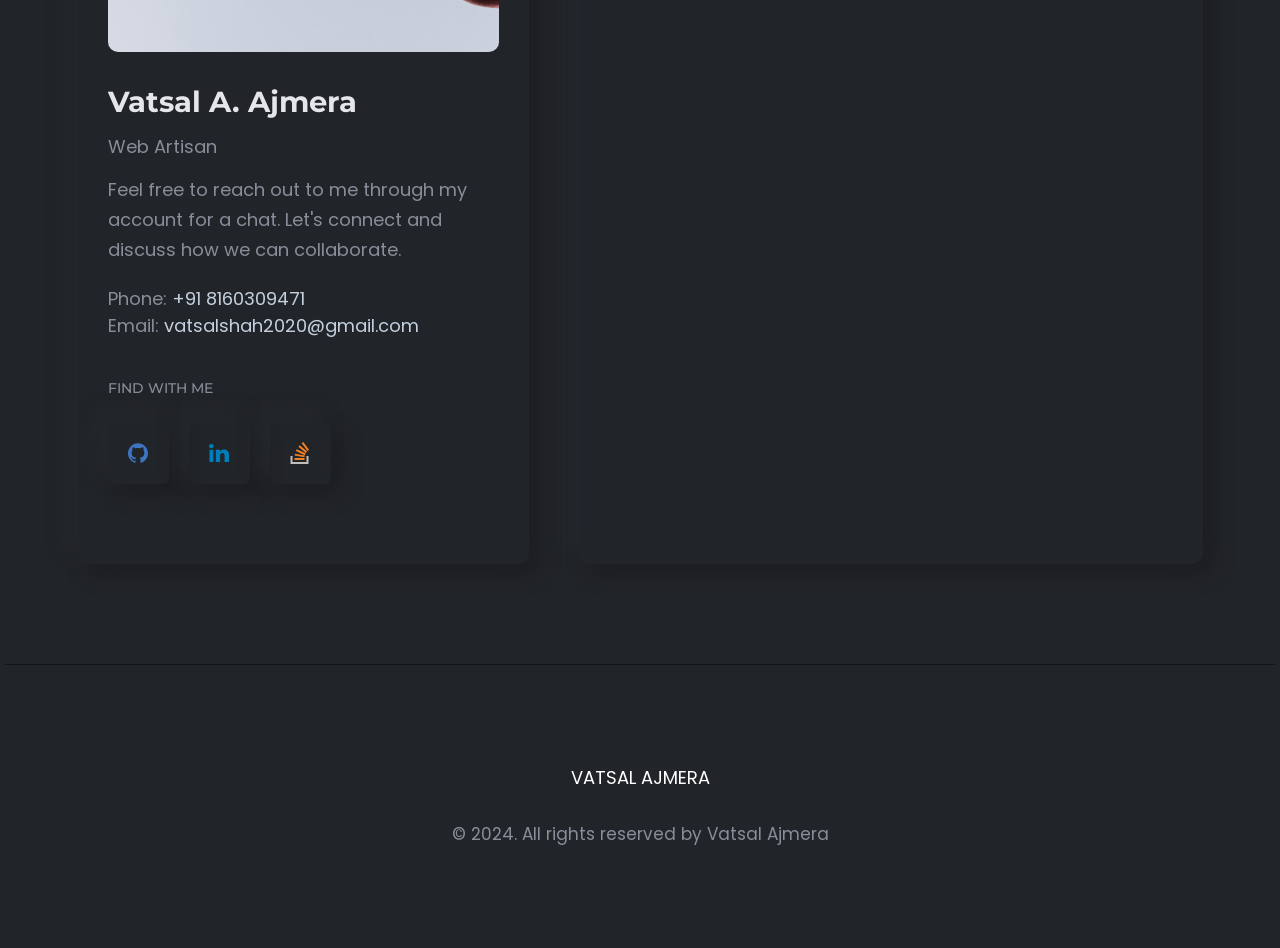
==== commit 3dfd9e2f: "Update index.html" ====
--- a/index.html
+++ b/index.html
@@ -16,6 +16,7 @@
     <link rel="stylesheet" href="css/feature.css">
     <!-- Style css -->
     <link rel="stylesheet" href="css/style.css">
+    <meta name="google-site-verification" content="PejWqH6UrcM8KtvUNNcl_dQypc5YAJRIvk_yJg-cuu8" />
 </head>
 
 <body class="template-color-1 spybody" data-spy="scroll" data-target=".navbar-example2" data-offset="70">
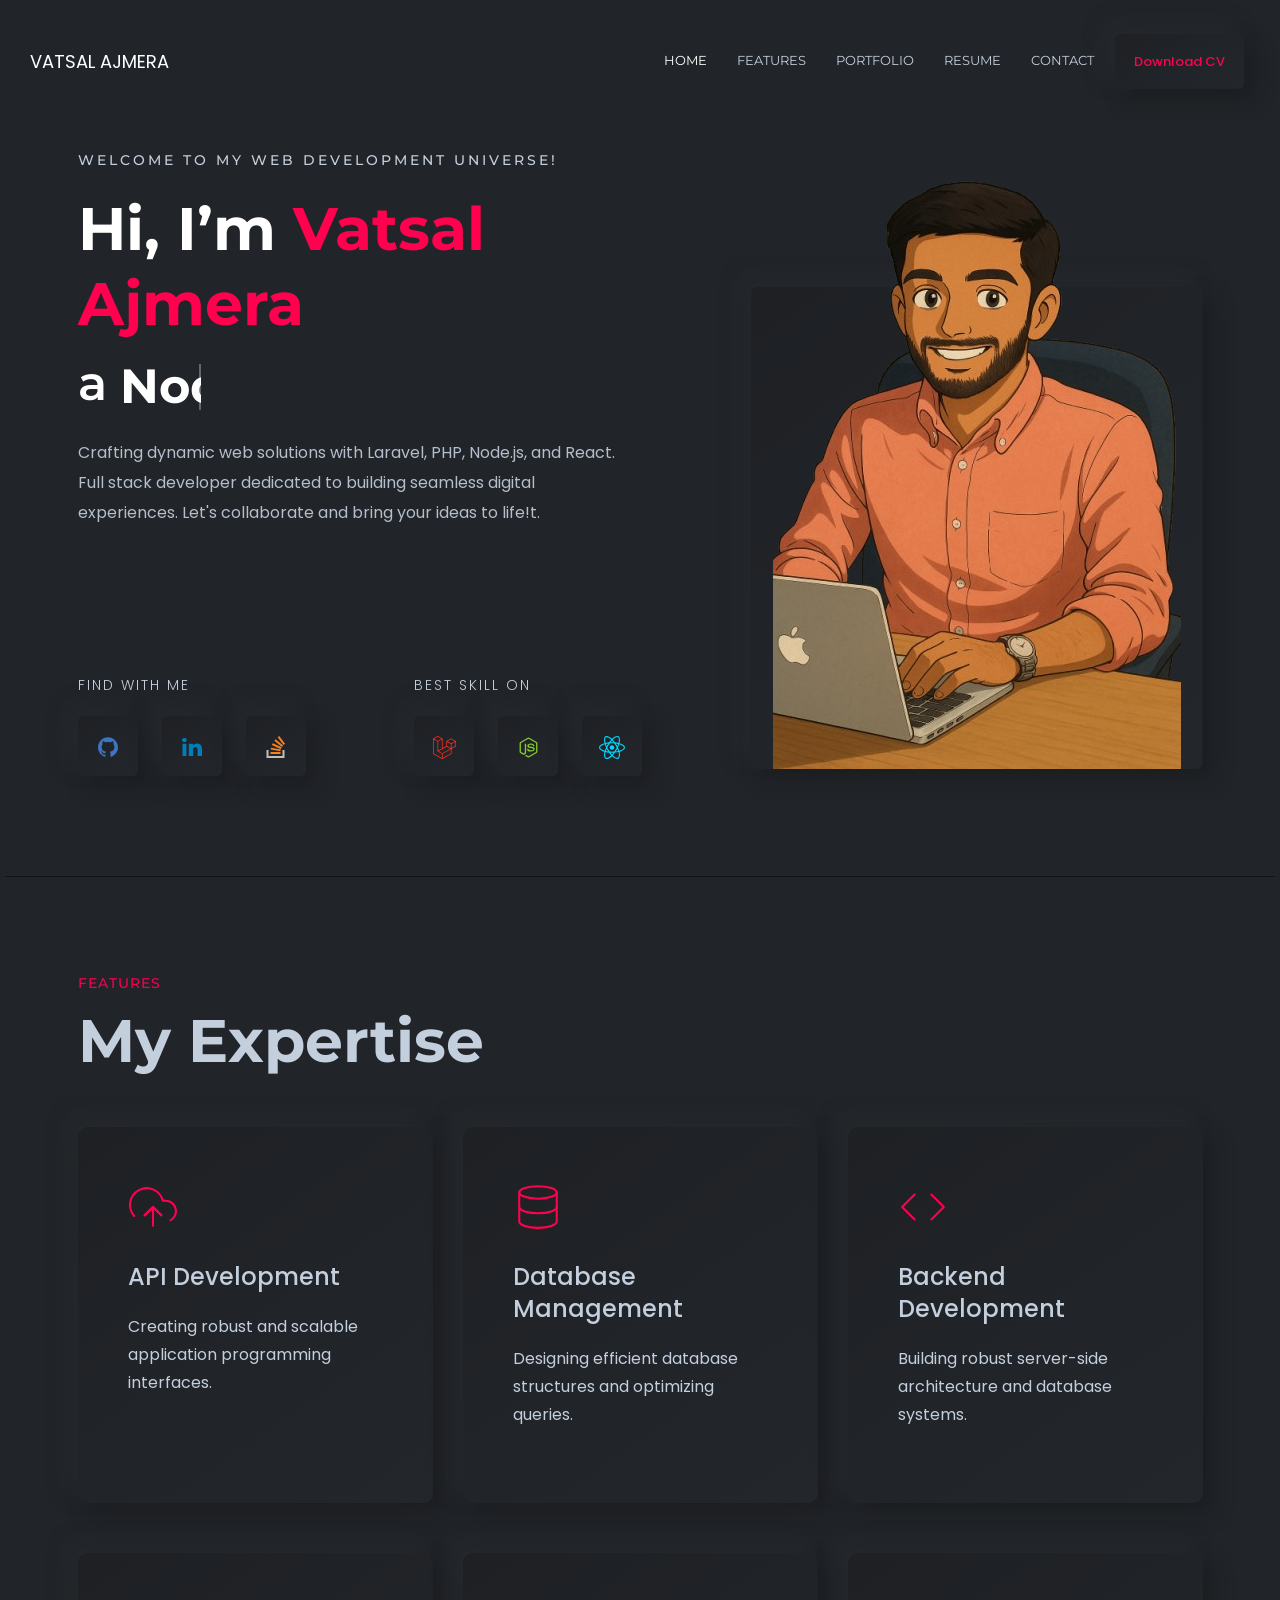
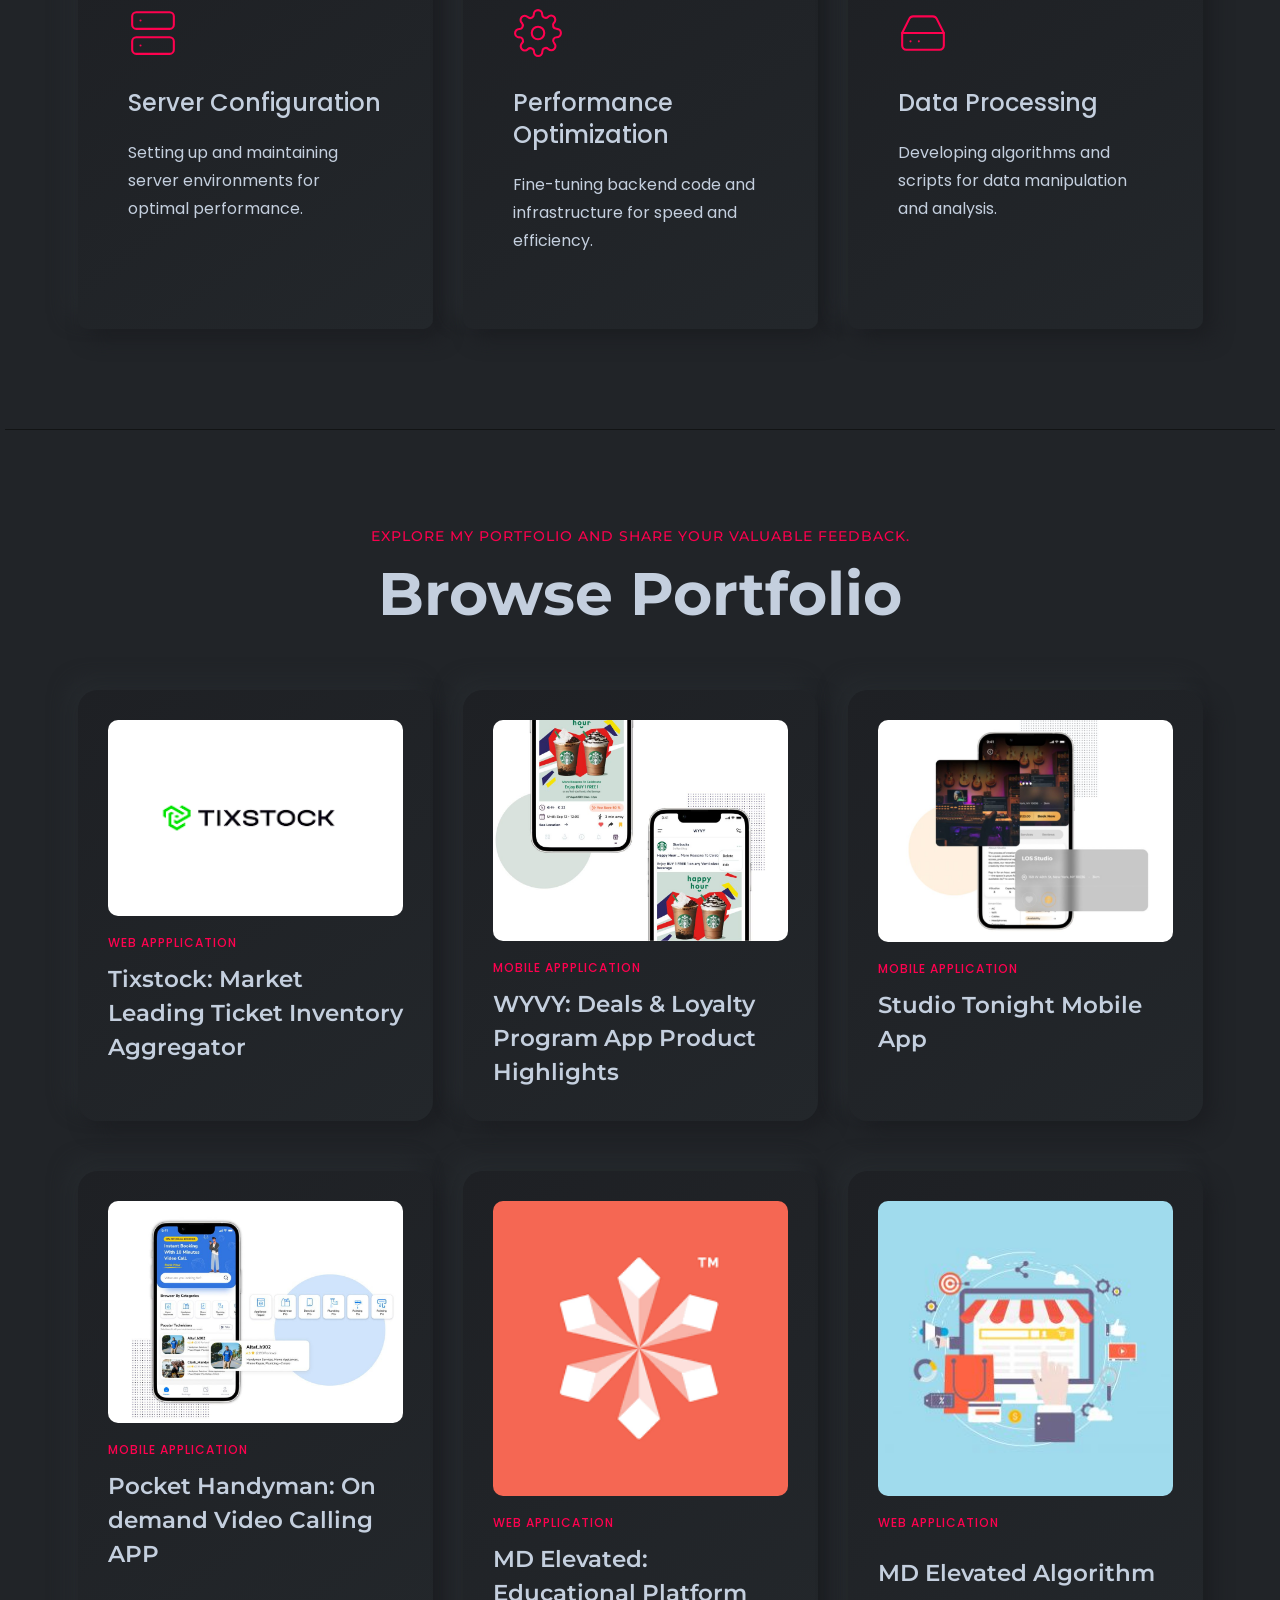
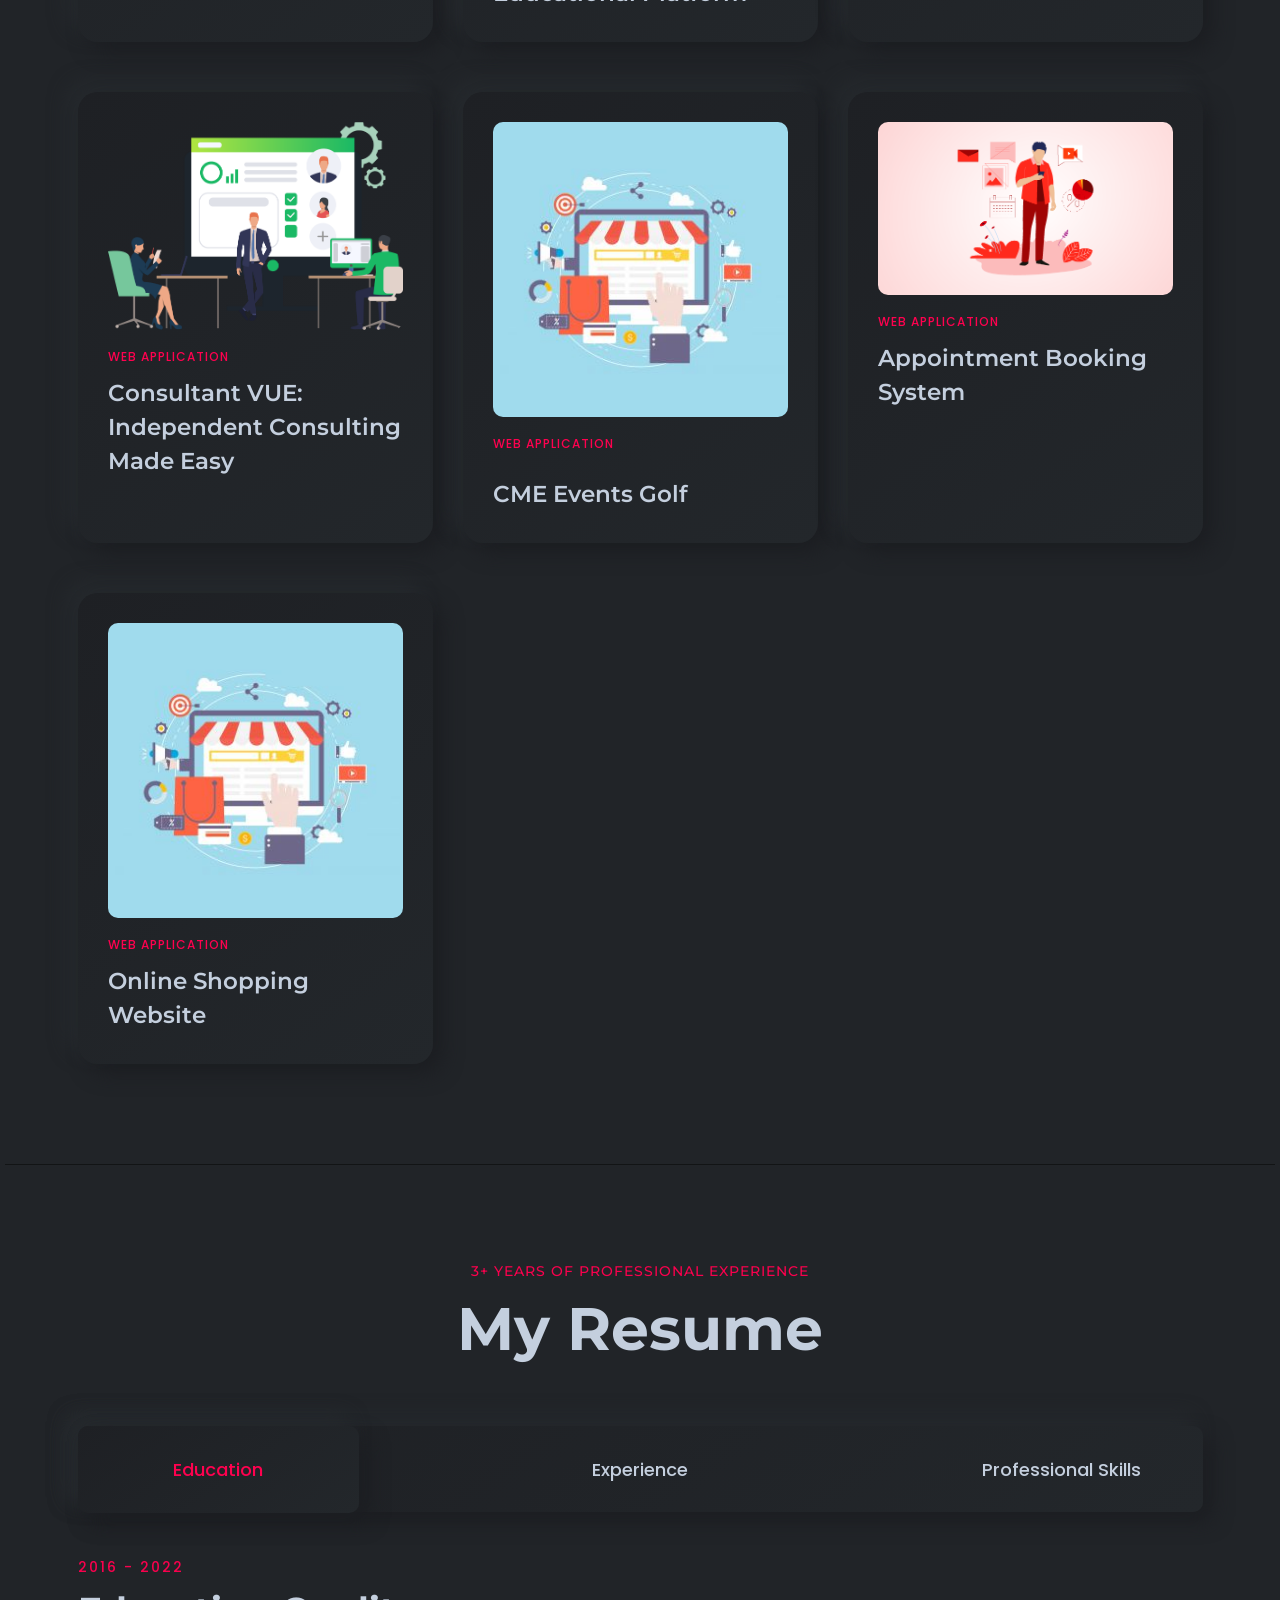
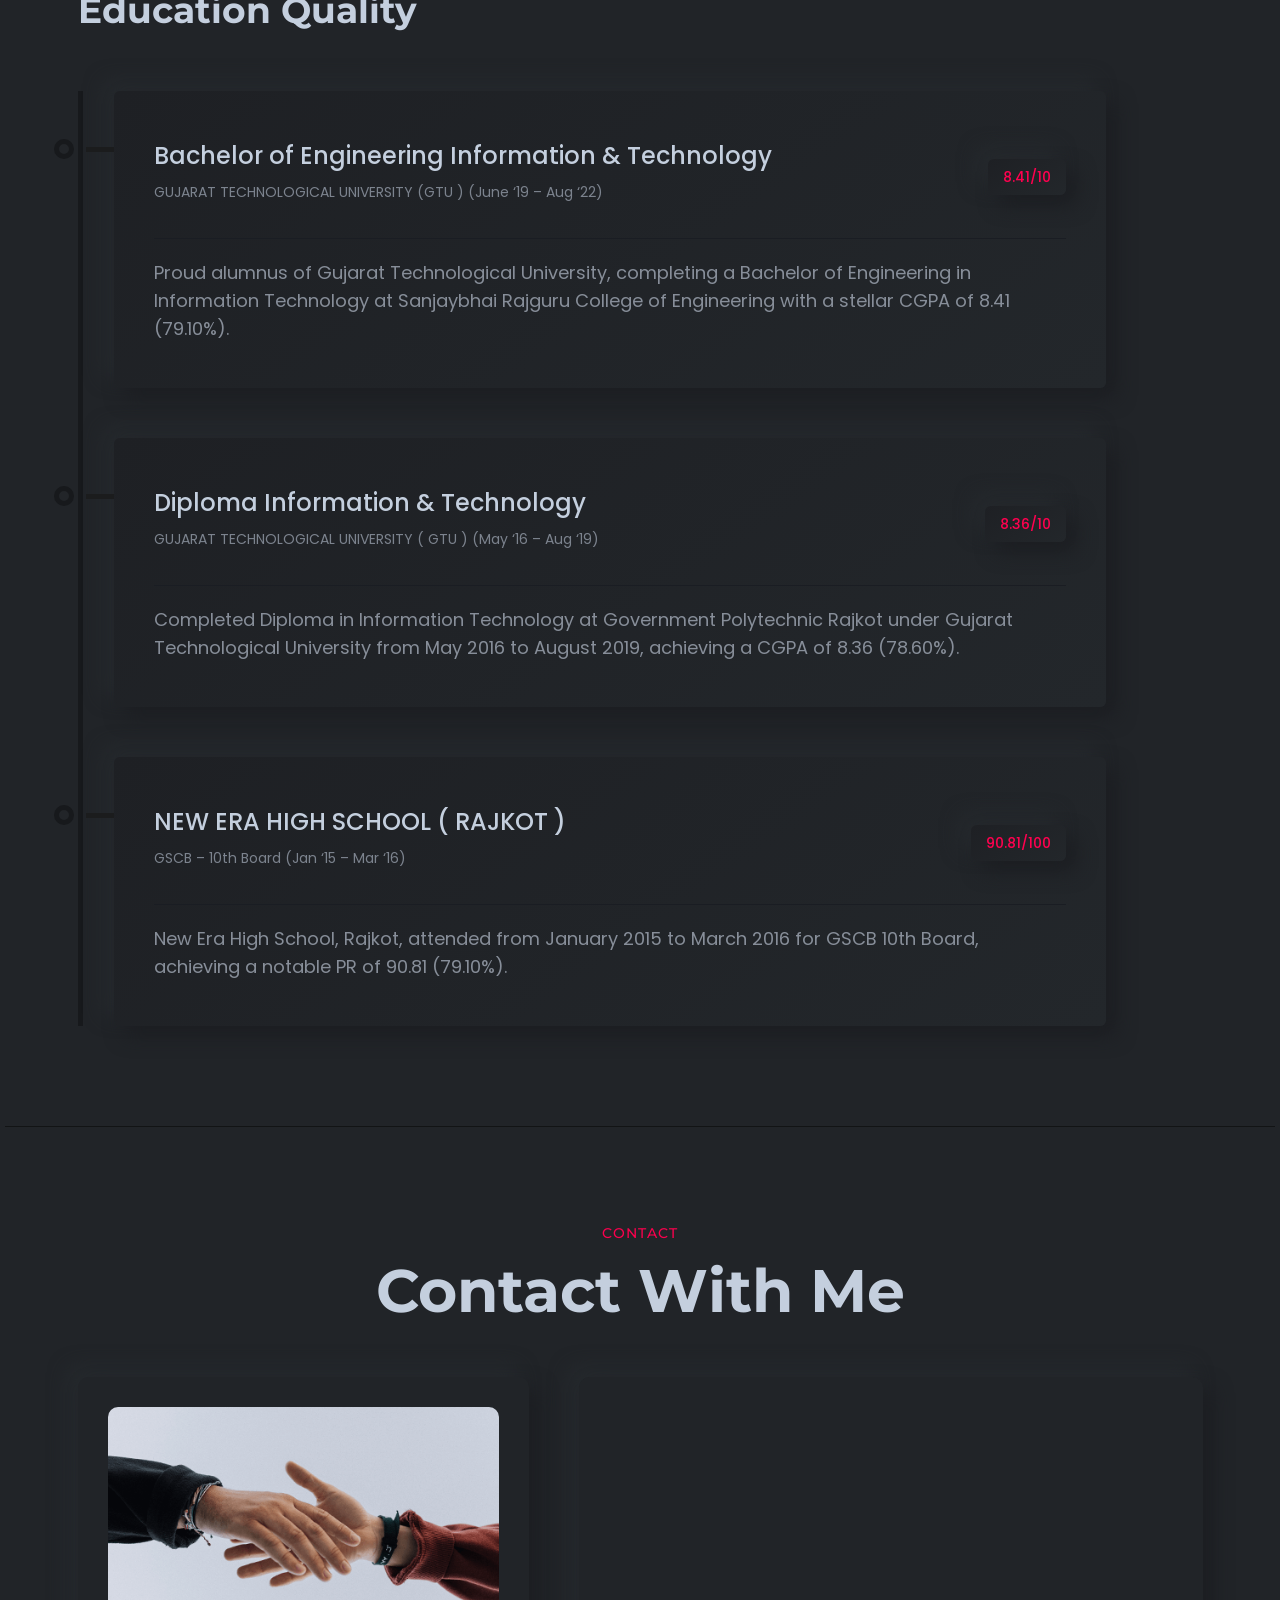
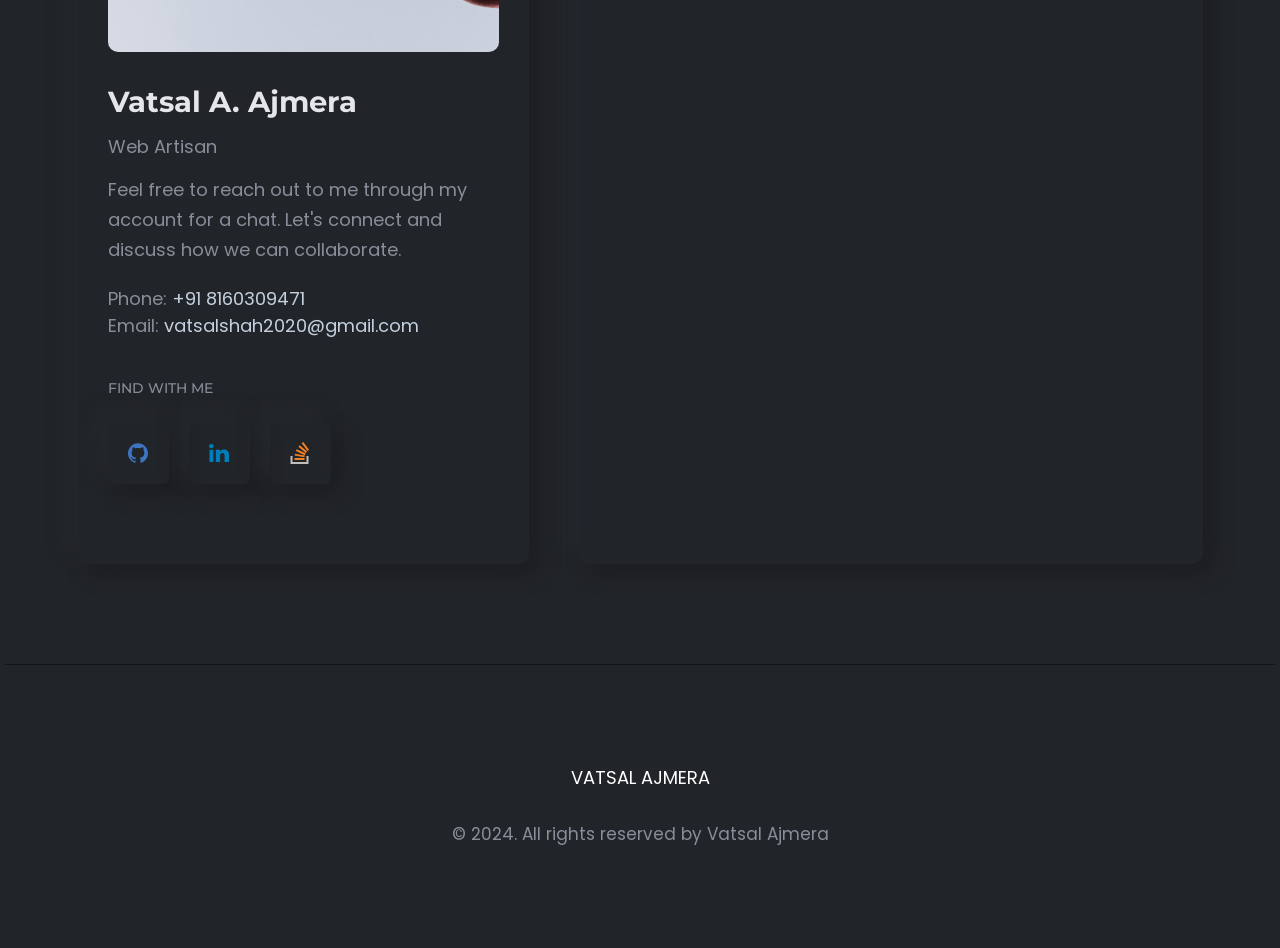
==== commit 90ed1a32: "Ghibli Avatar updated." ====
--- a/index.html
+++ b/index.html
@@ -16,7 +16,6 @@
     <link rel="stylesheet" href="css/feature.css">
     <!-- Style css -->
     <link rel="stylesheet" href="css/style.css">
-    <meta name="google-site-verification" content="PejWqH6UrcM8KtvUNNcl_dQypc5YAJRIvk_yJg-cuu8" />
 </head>
 
 <body class="template-color-1 spybody" data-spy="scroll" data-target=".navbar-example2" data-offset="70">
@@ -175,7 +174,7 @@
                         <div class="order-1 order-lg-2 col-lg-5">
                             <div class="thumbnail">
                                 <div class="inner">
-                                    <img src="images/vatsal-shah-avatar-img.webp" alt="Vatsal Shah Avatar Image">
+                                    <img src="images/vatsal-ajmera.png" alt="Vatsal Shah Avatar Image">
                                 </div>
                             </div>
                         </div>
@@ -624,7 +623,7 @@
                                                     <h3>
                                                         <span>Laravel</span> MD Elevated: Educational Platform
                                                     </h3>
-                                                    <p class="mb--30"> There are 3 roles in this web application, 1. Admin, 2. Doctor, 3. Physician. Client wanted to develop platform where certified doctor can create Blue Print of Question bank, after that Doctor can create Question Bank based on selected Blue Print. Physician can register under Preferred doctor, and able attempt for the Exams of that doctor. Doctor can able to see results of given exams and review the answers submitted by physician. Physician can also able to see all the exams and certificates generated by giving the exam and got marks more than 70%. Admin can manage all the doctors and physicians and able to review doctors and physician list under specific doctors.  </p>
+                                                    <p class="mb--30"> There are 3 roles in this  application, 1. Admin, 2. Doctor, 3. Physician. Client wanted to develop platform where certified doctor can create Blue Print of Question bank, after that Doctor can create Question Bank based on selected Blue Print. Physician can register under Preferred doctor, and able attempt for the Exams of that doctor. Doctor can able to see results of given exams and review the answers submitted by physician. Physician can also able to see all the exams and certificates generated by giving the exam and got marks more than 70%. Admin can manage all the doctors and physicians and able to review doctors and physician list under specific doctors.  </p>
                                                     <div class="button-group mt--20">
                                                     </div>
 
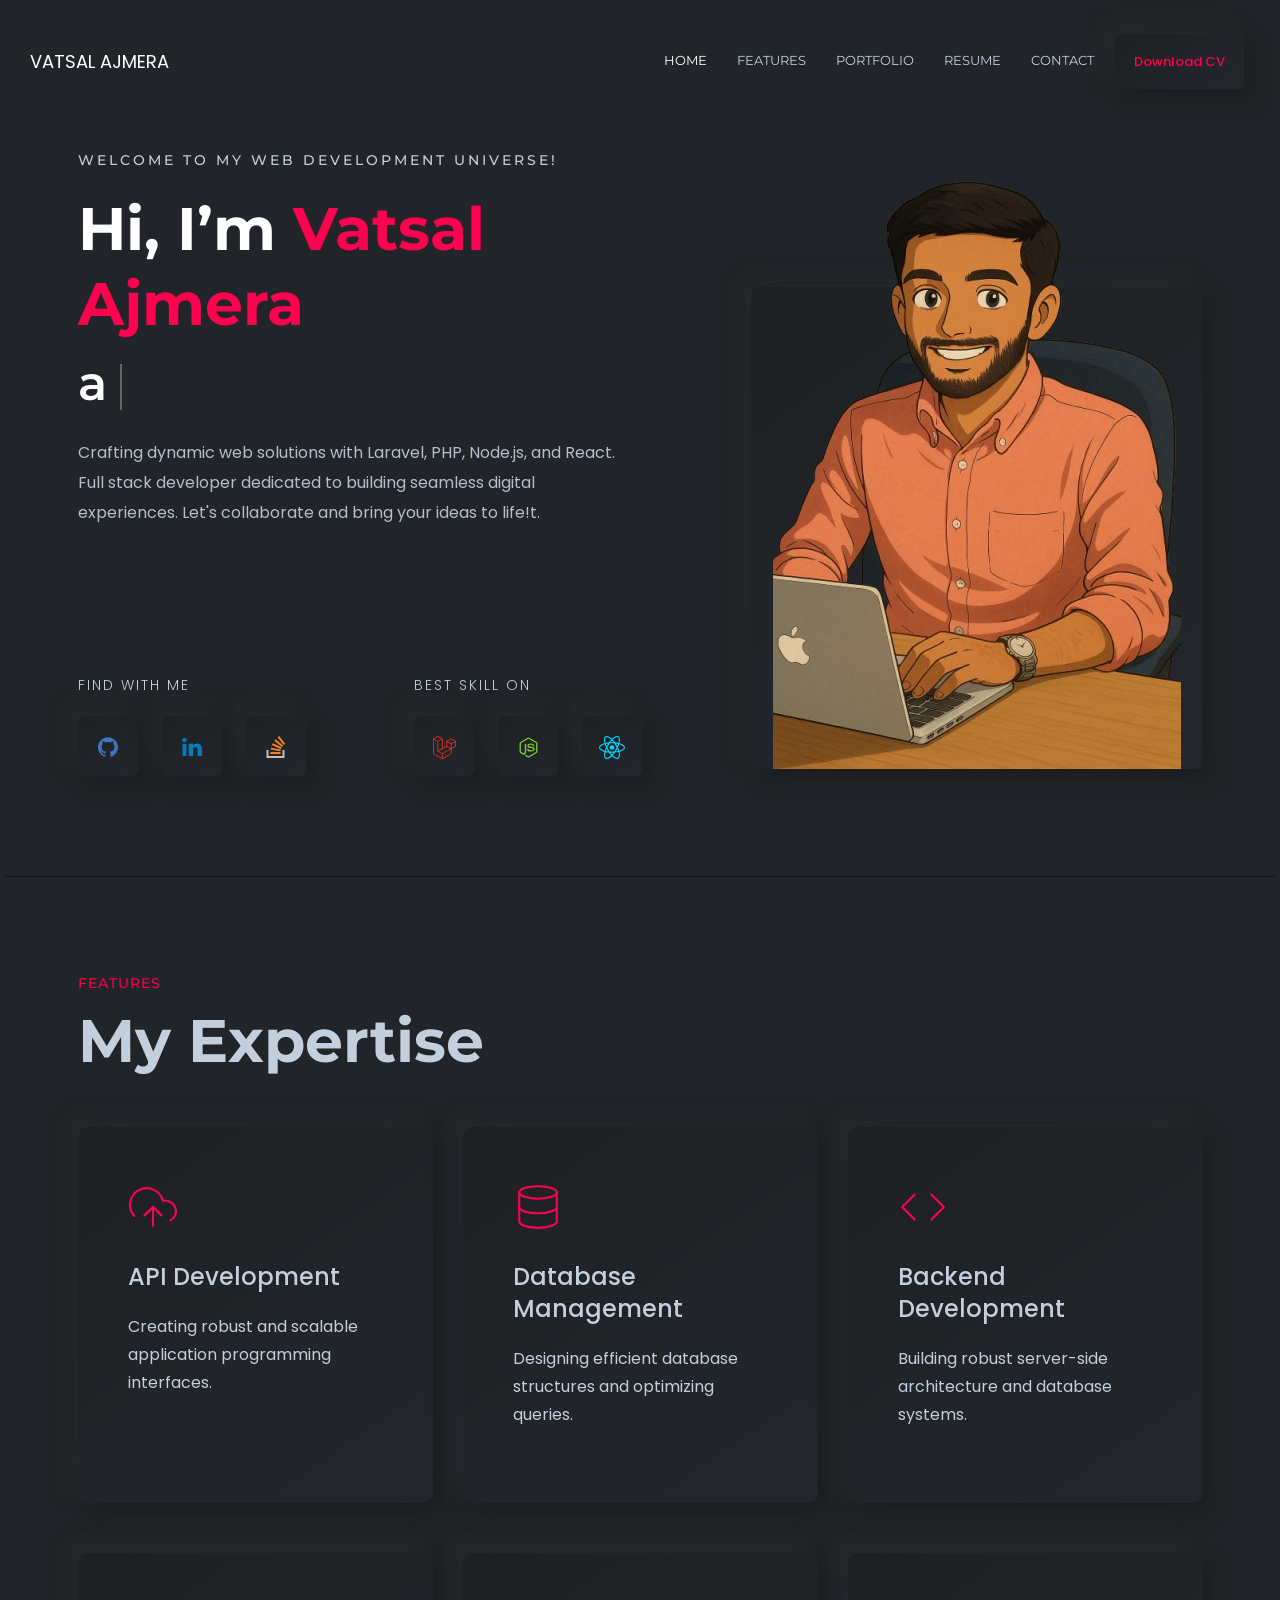
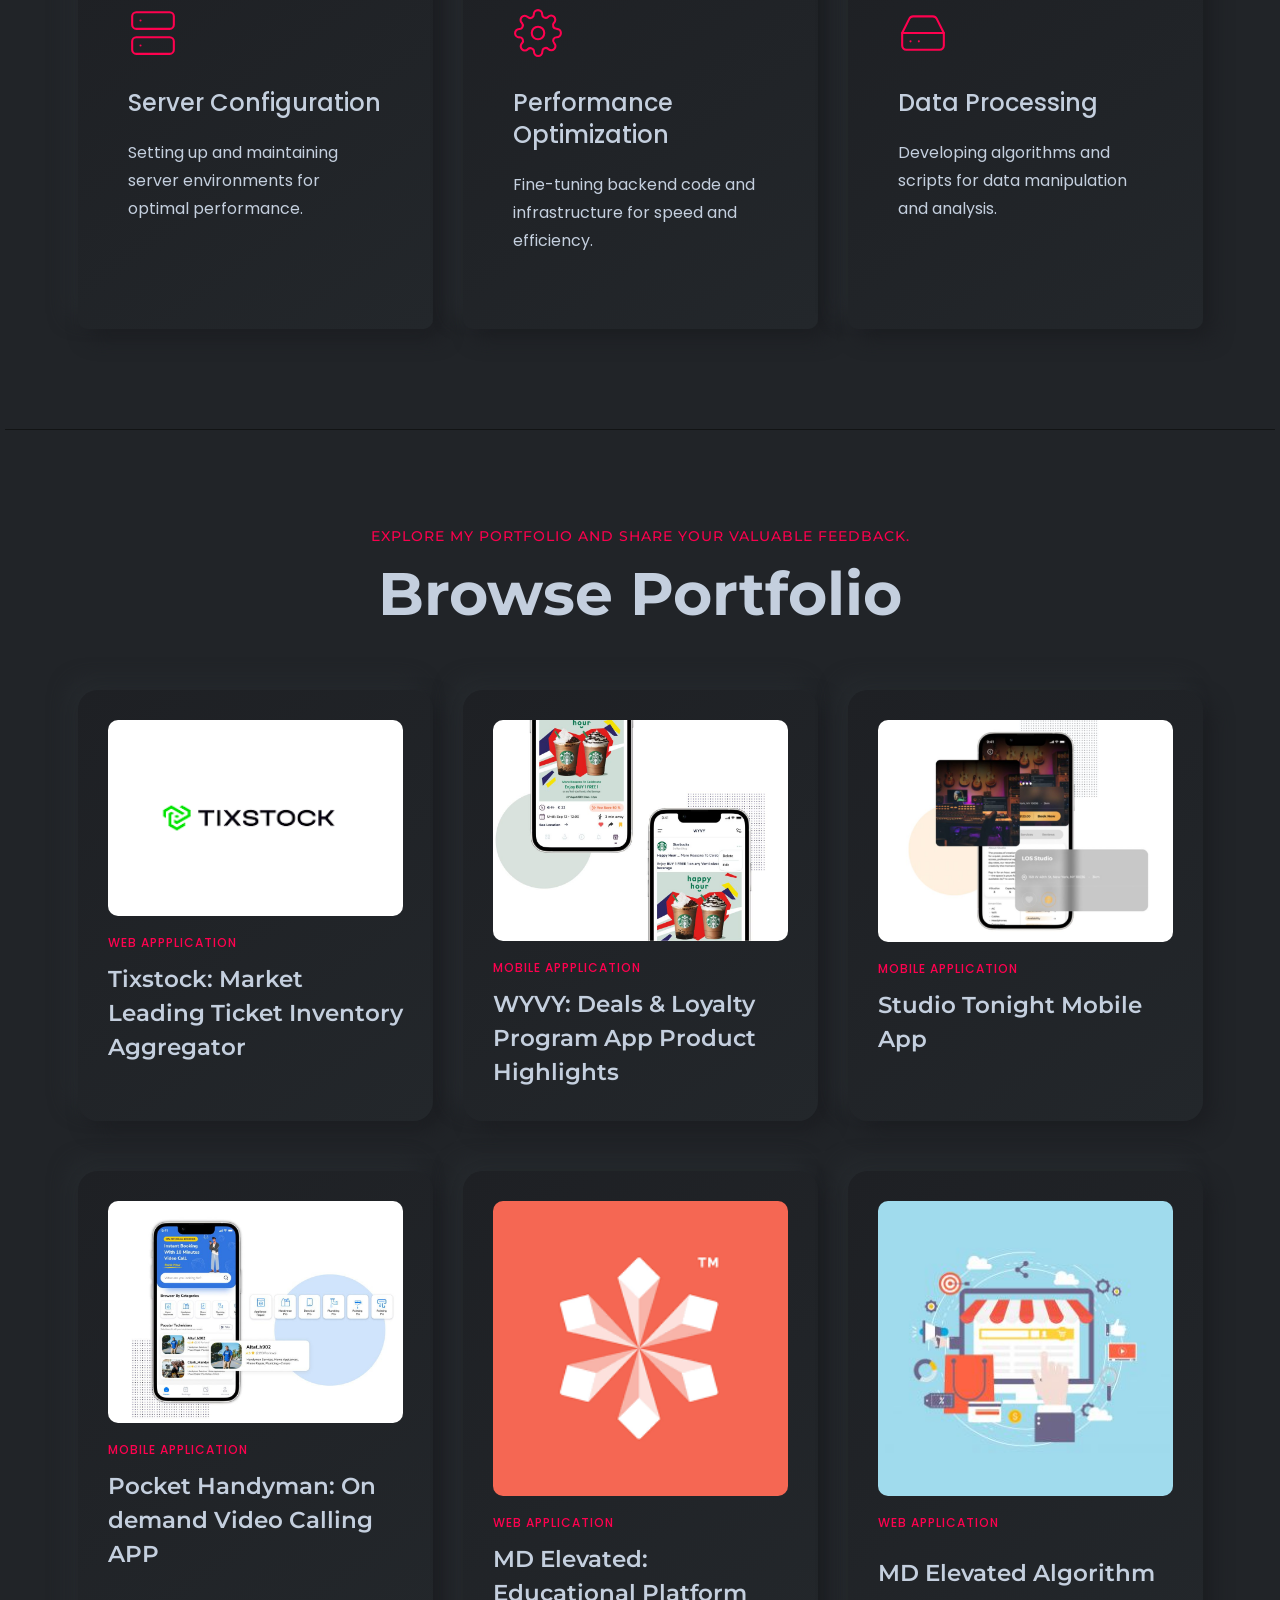
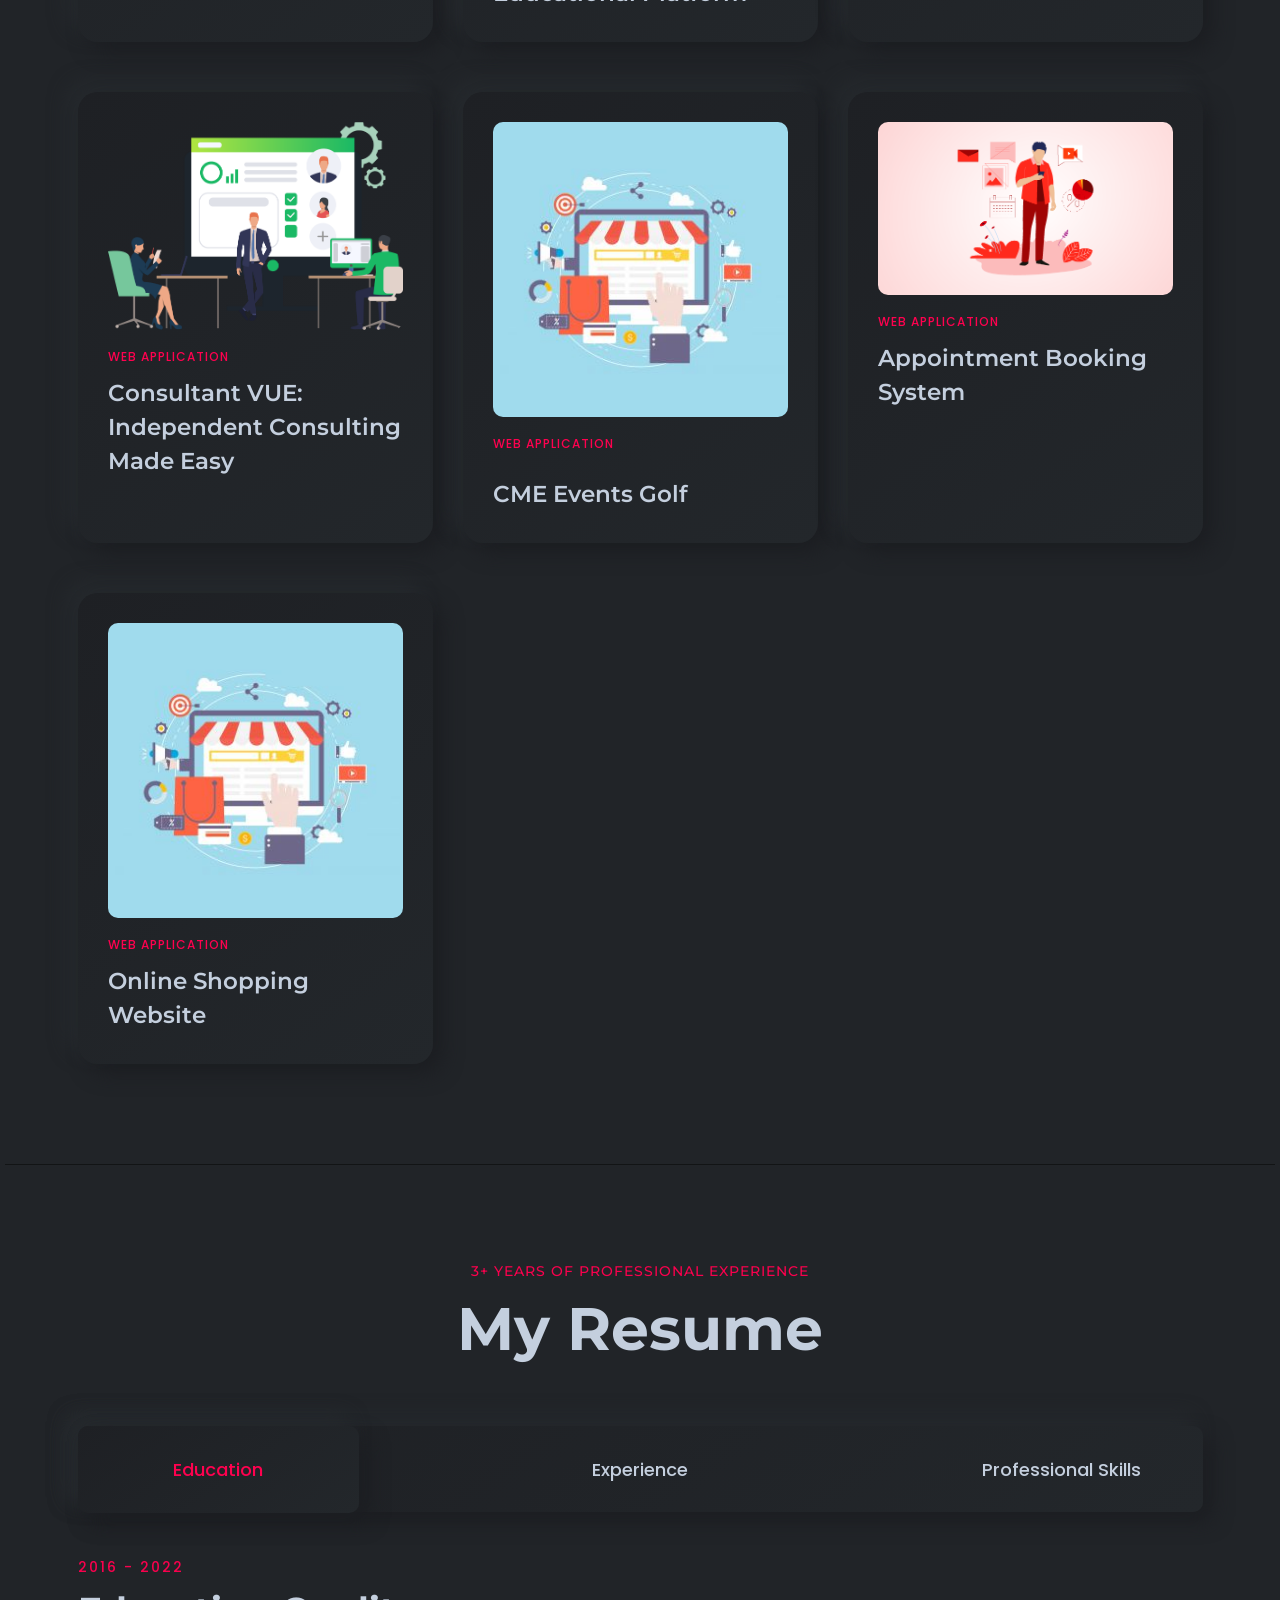
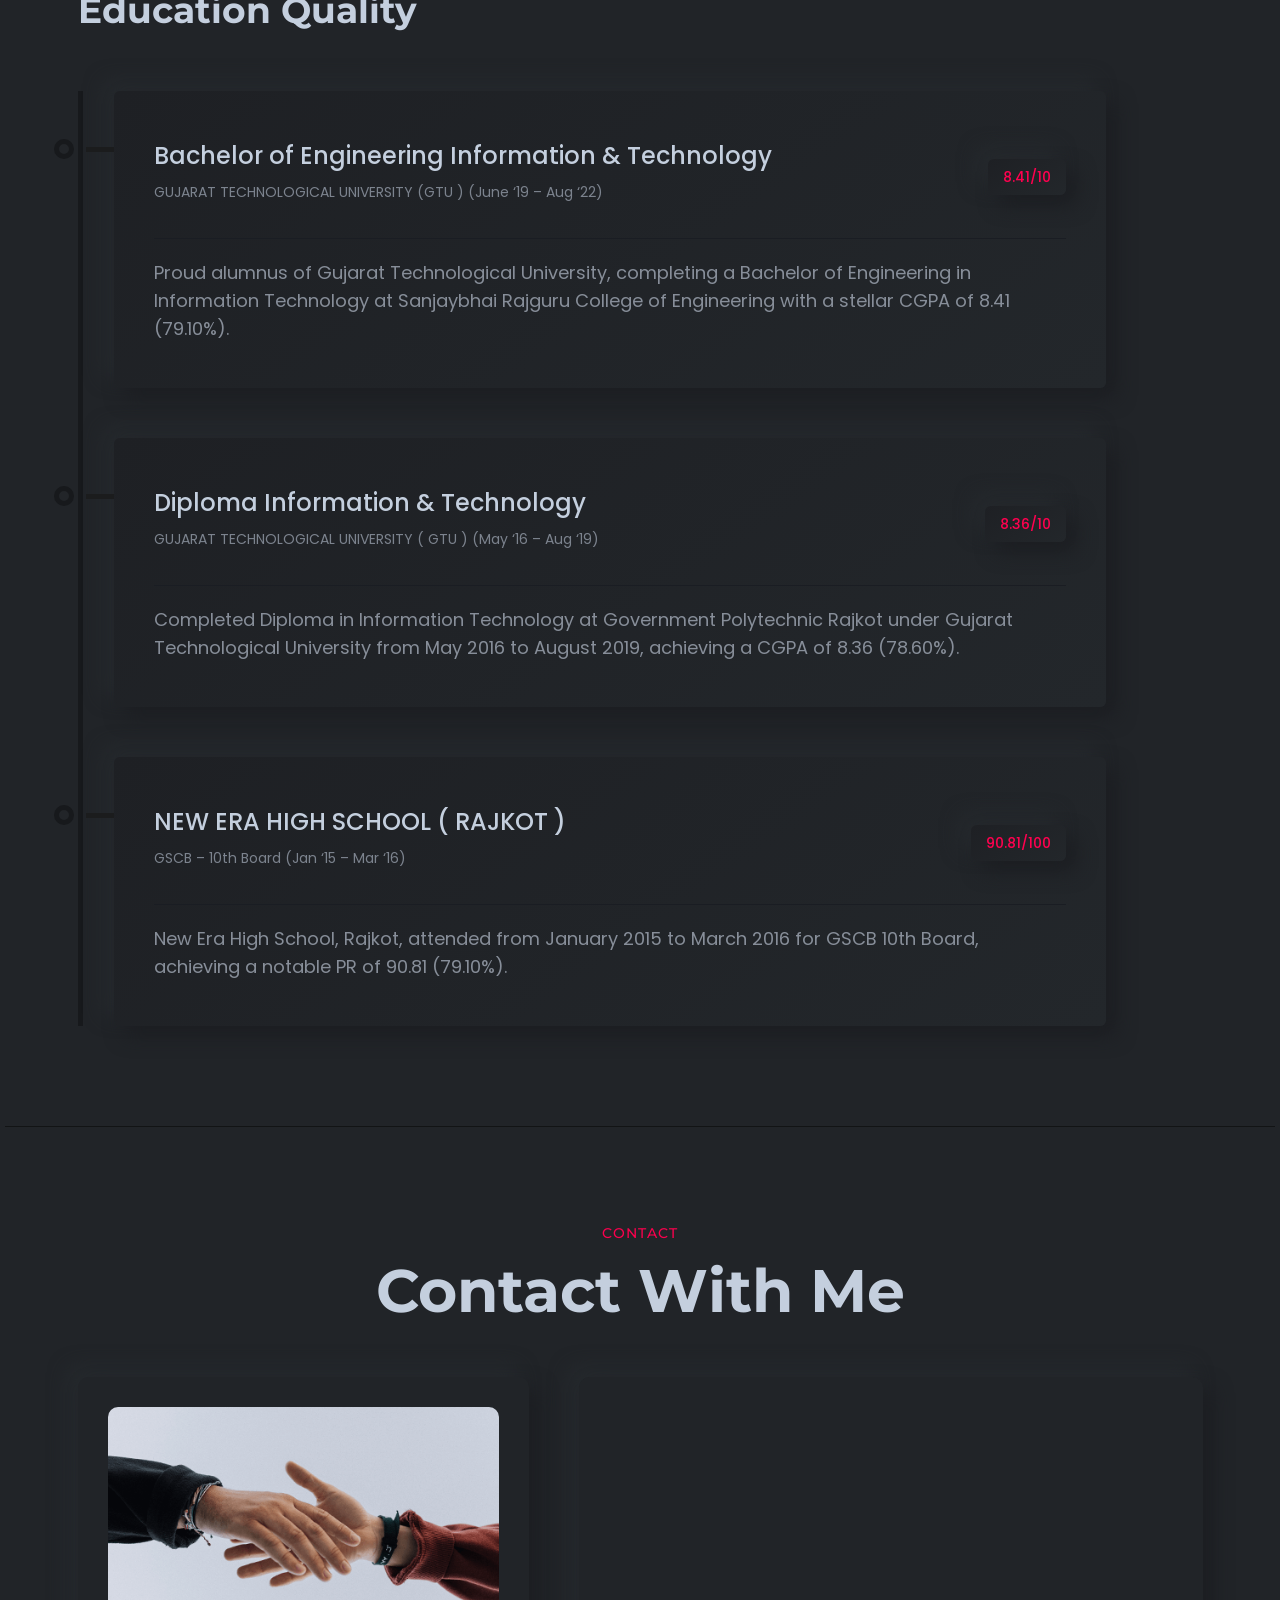
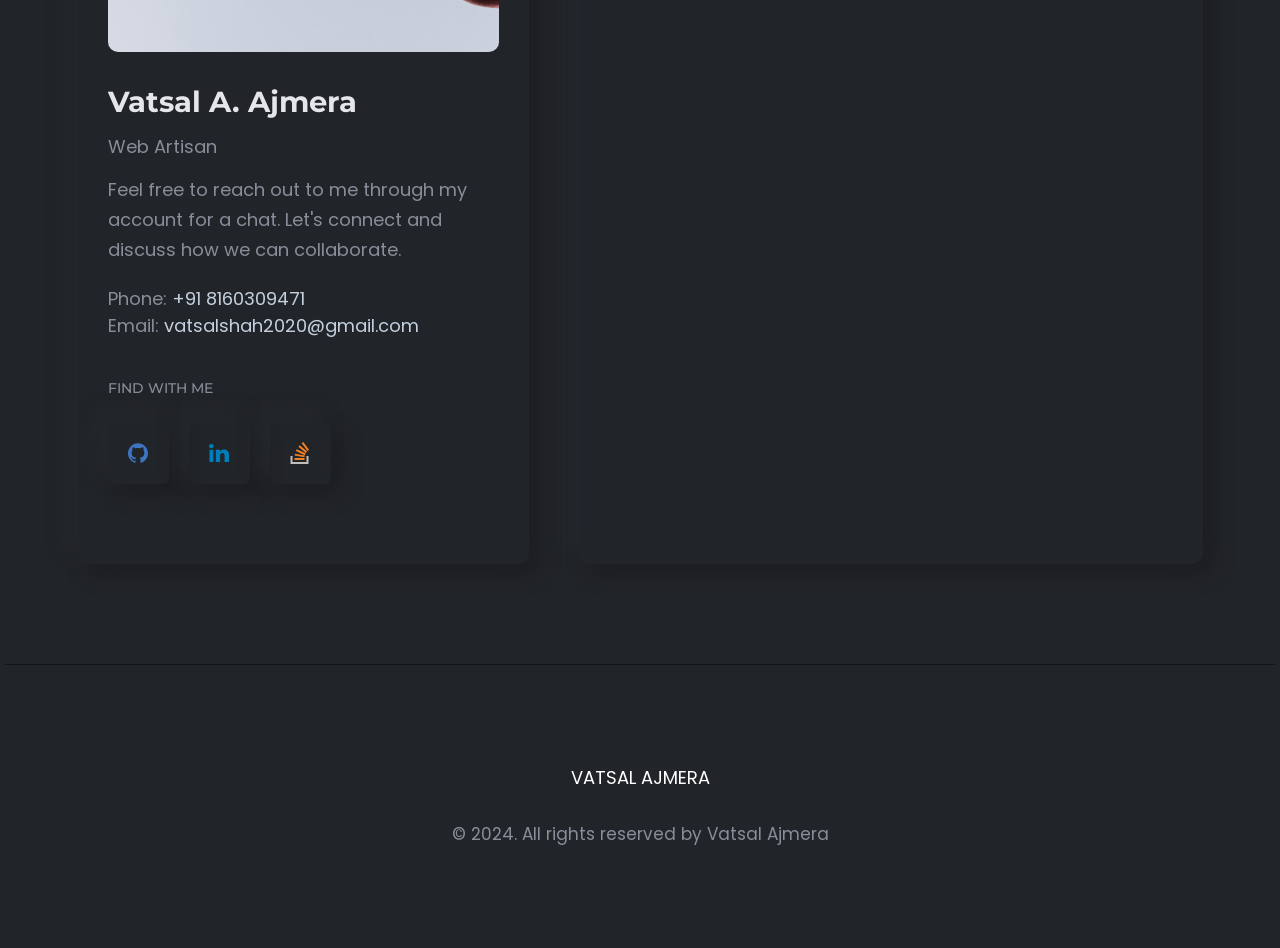
==== commit d9e89f41: "Merge branch 'main' of https://github.com/vatsal-ajmera/vatsal-ajmera.github.io into main" ====
--- a/index.html
+++ b/index.html
@@ -16,6 +16,7 @@
     <link rel="stylesheet" href="css/feature.css">
     <!-- Style css -->
     <link rel="stylesheet" href="css/style.css">
+    <meta name="google-site-verification" content="PejWqH6UrcM8KtvUNNcl_dQypc5YAJRIvk_yJg-cuu8" />
 </head>
 
 <body class="template-color-1 spybody" data-spy="scroll" data-target=".navbar-example2" data-offset="70">
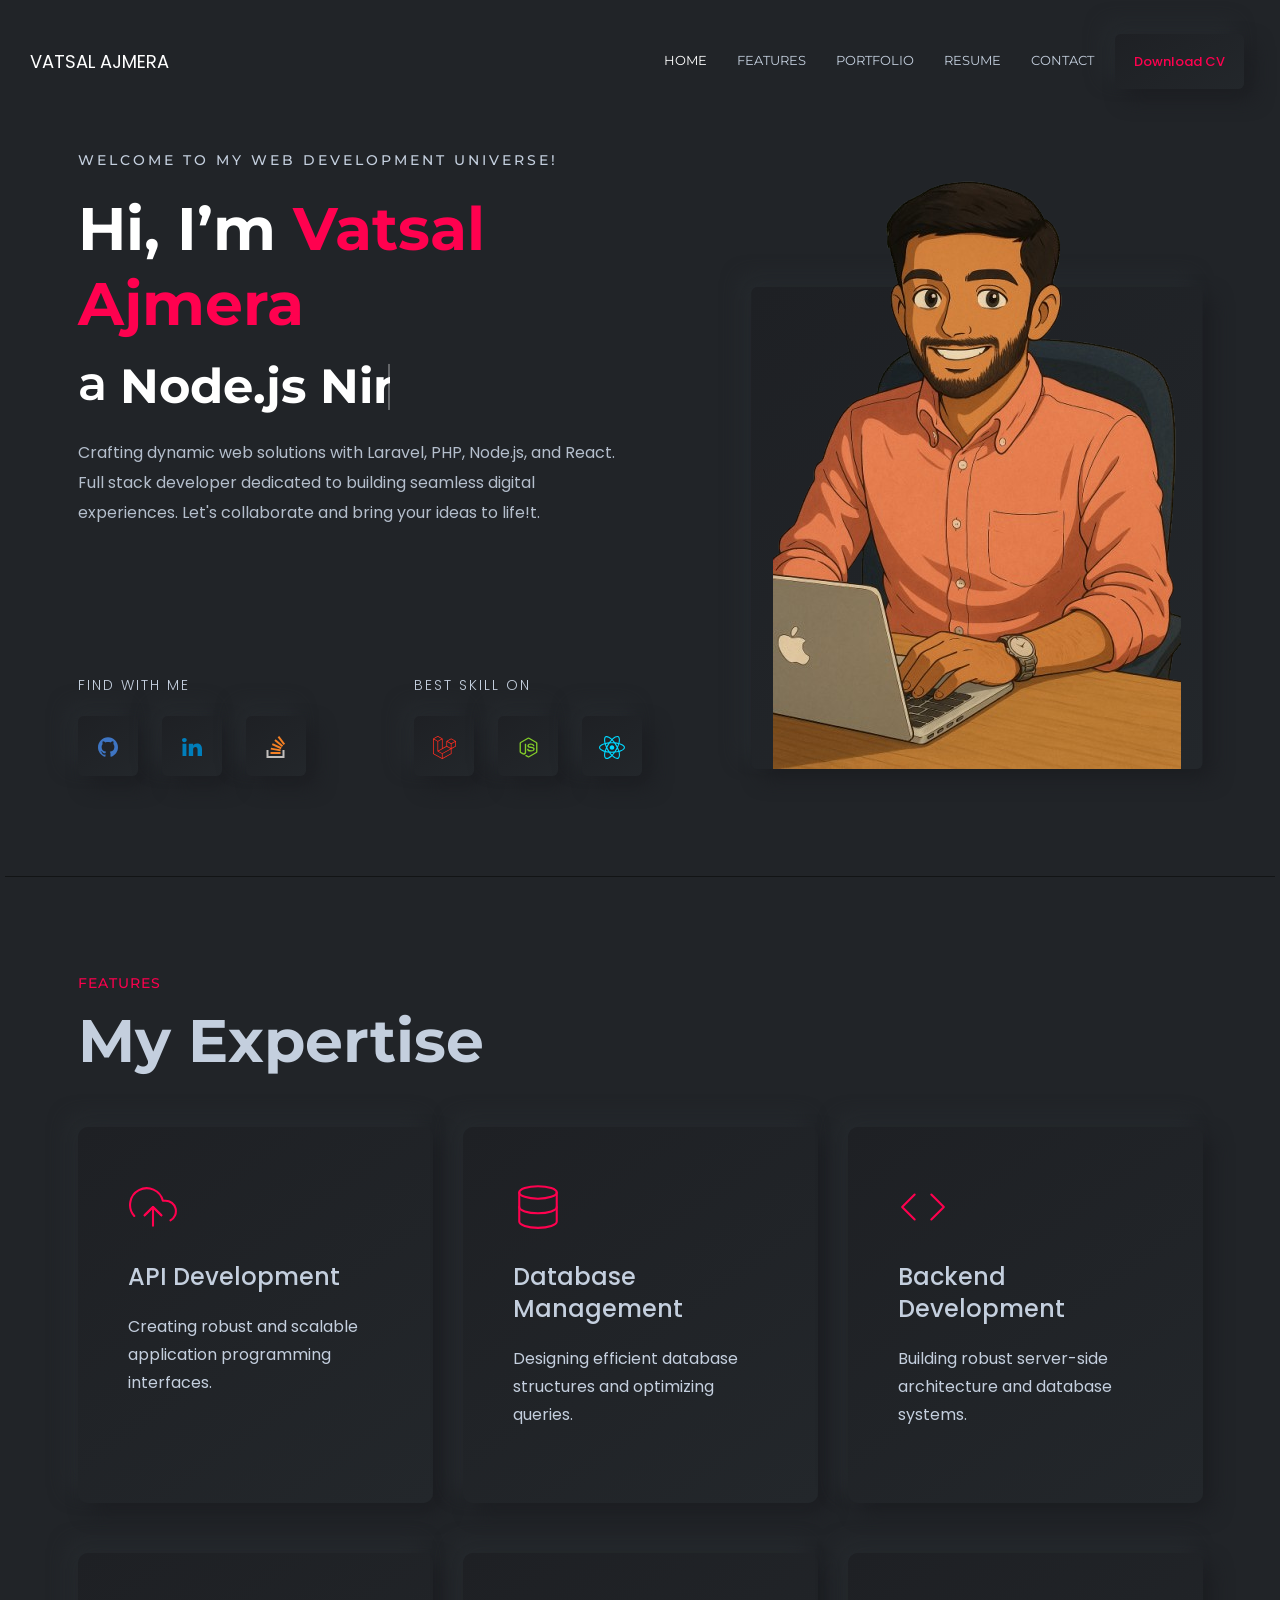
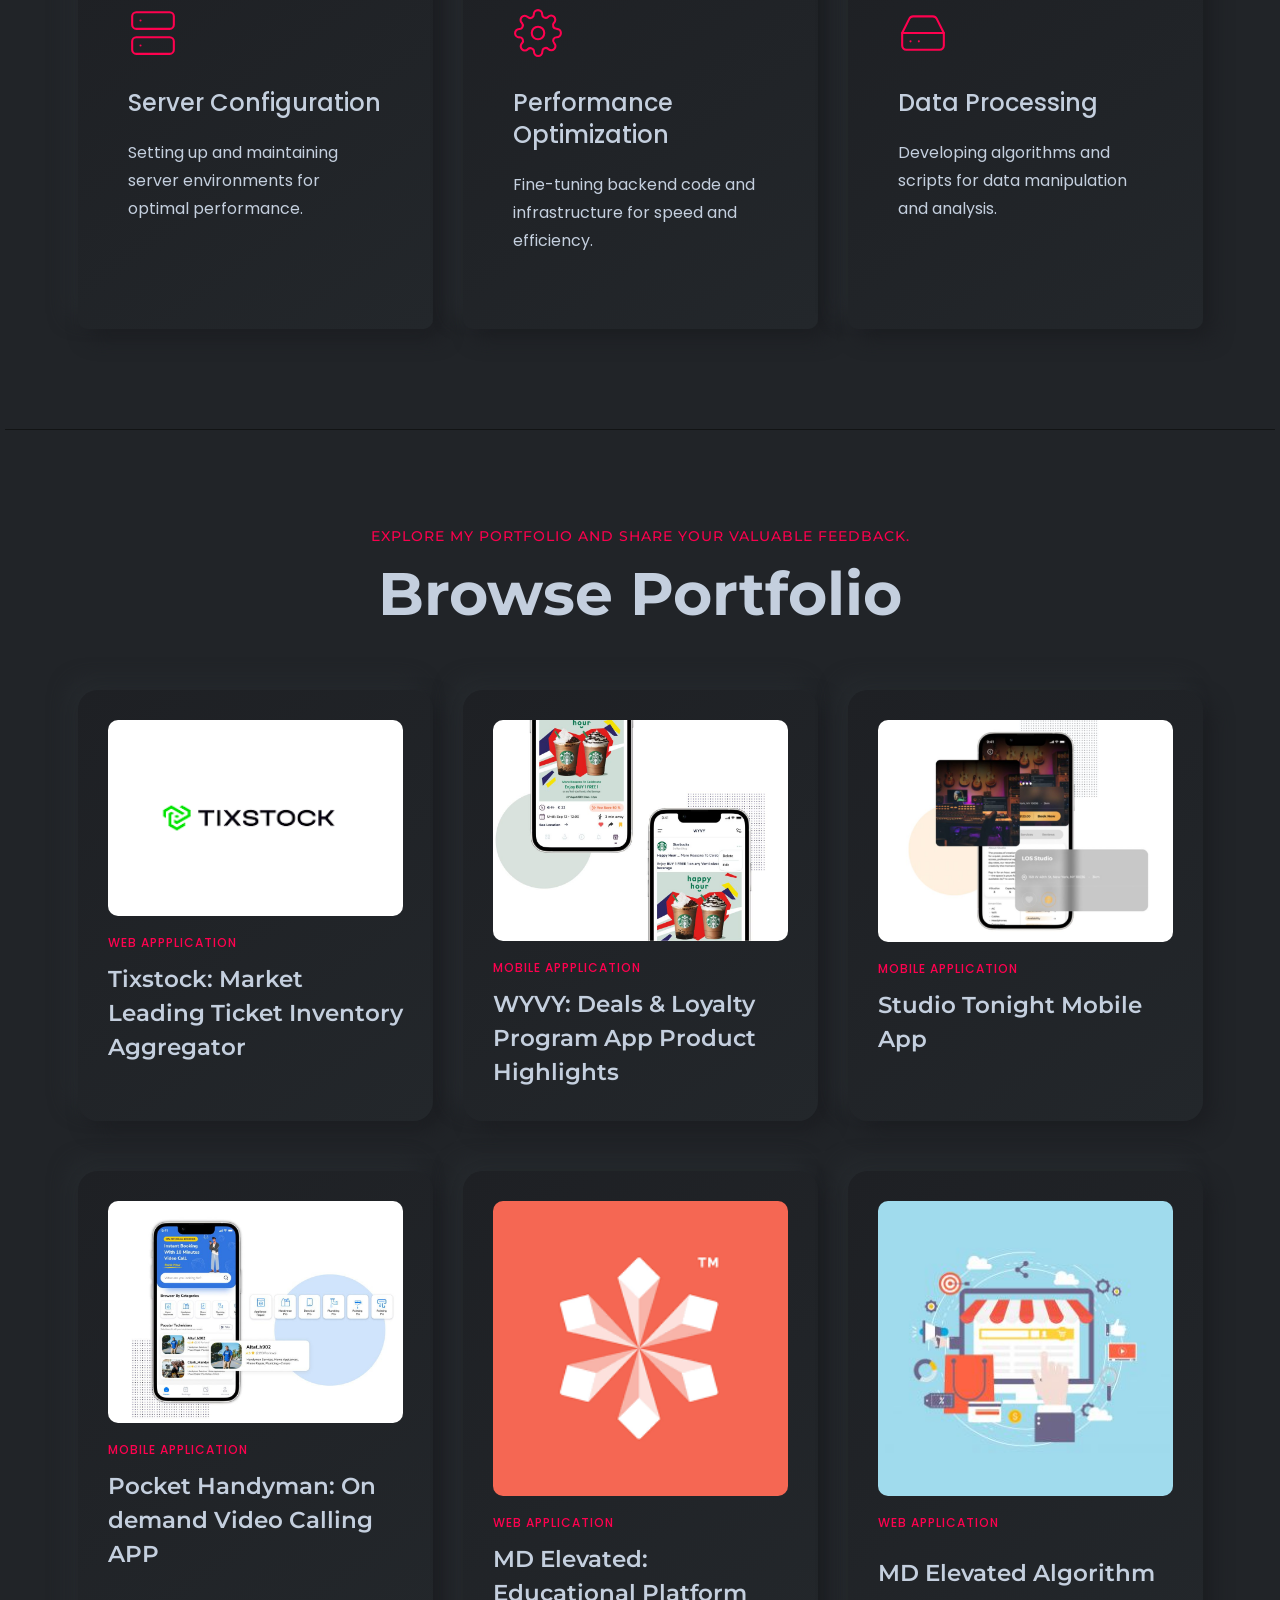
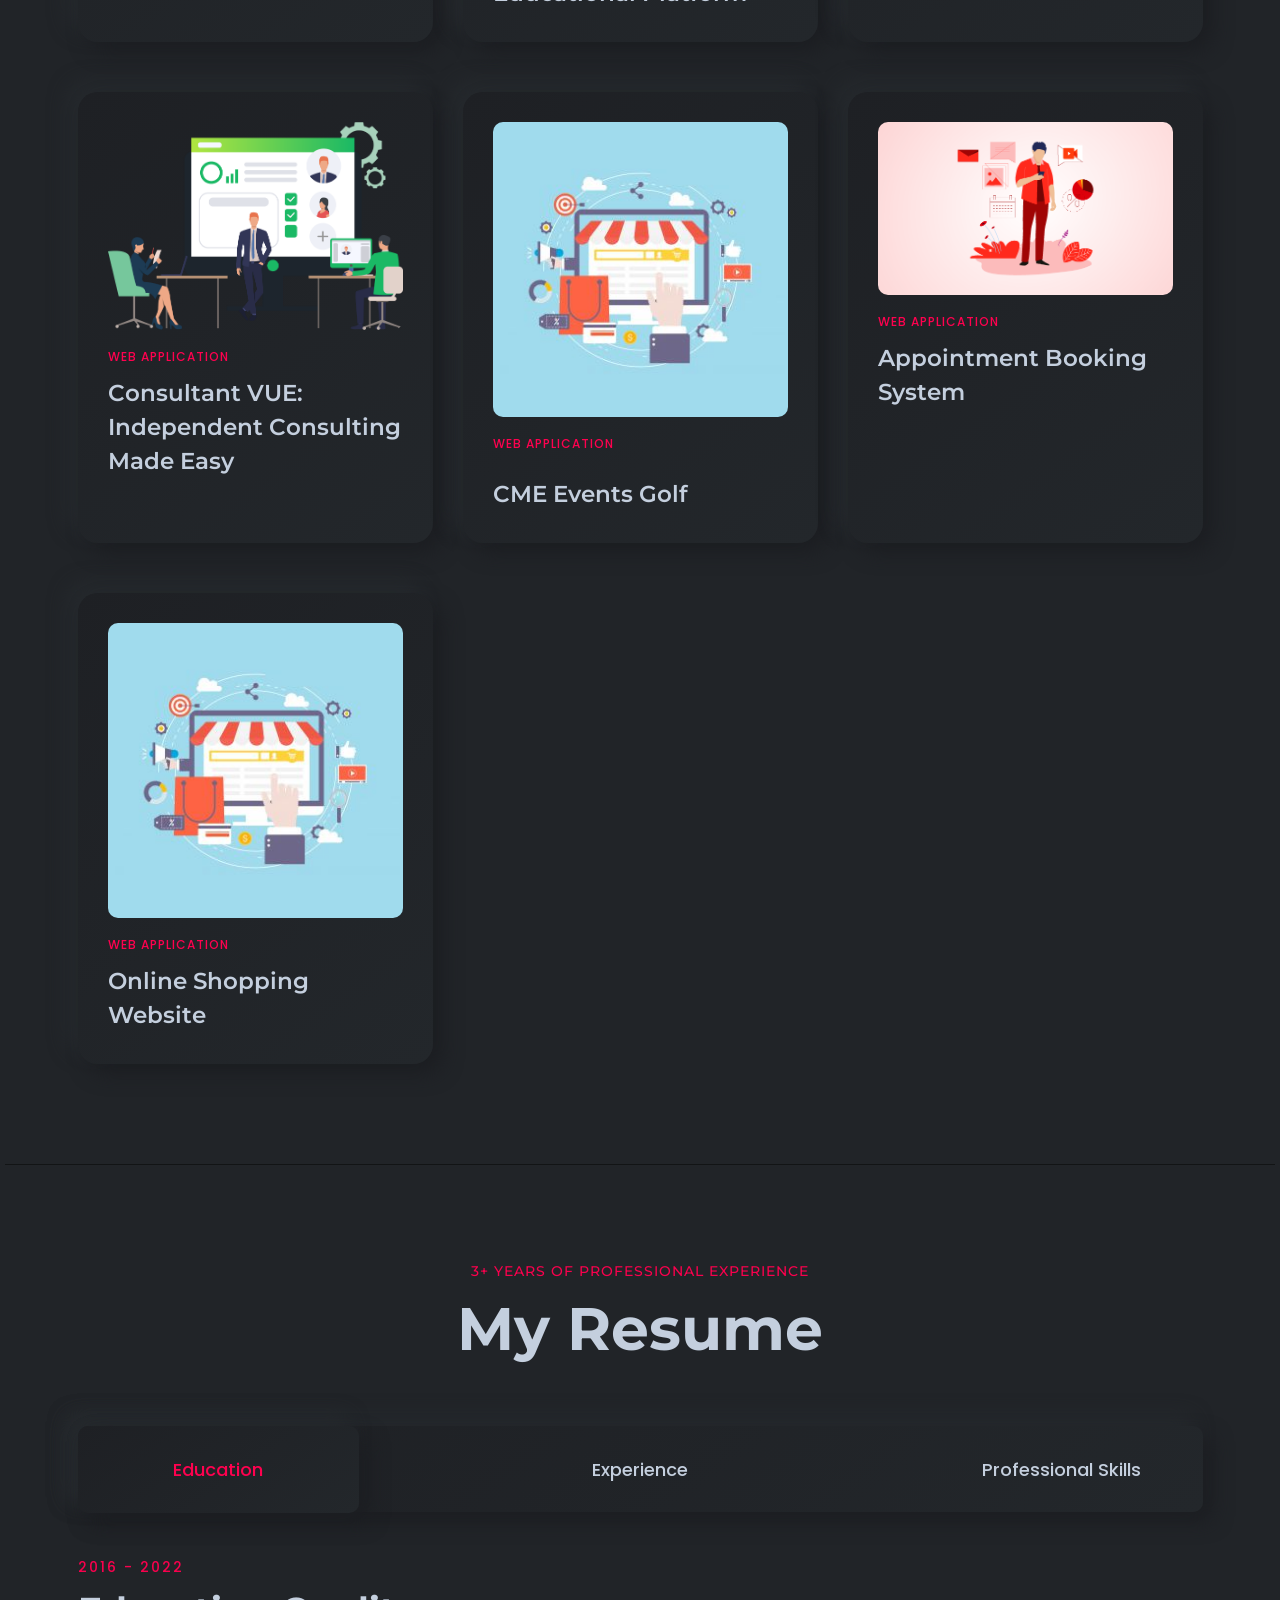
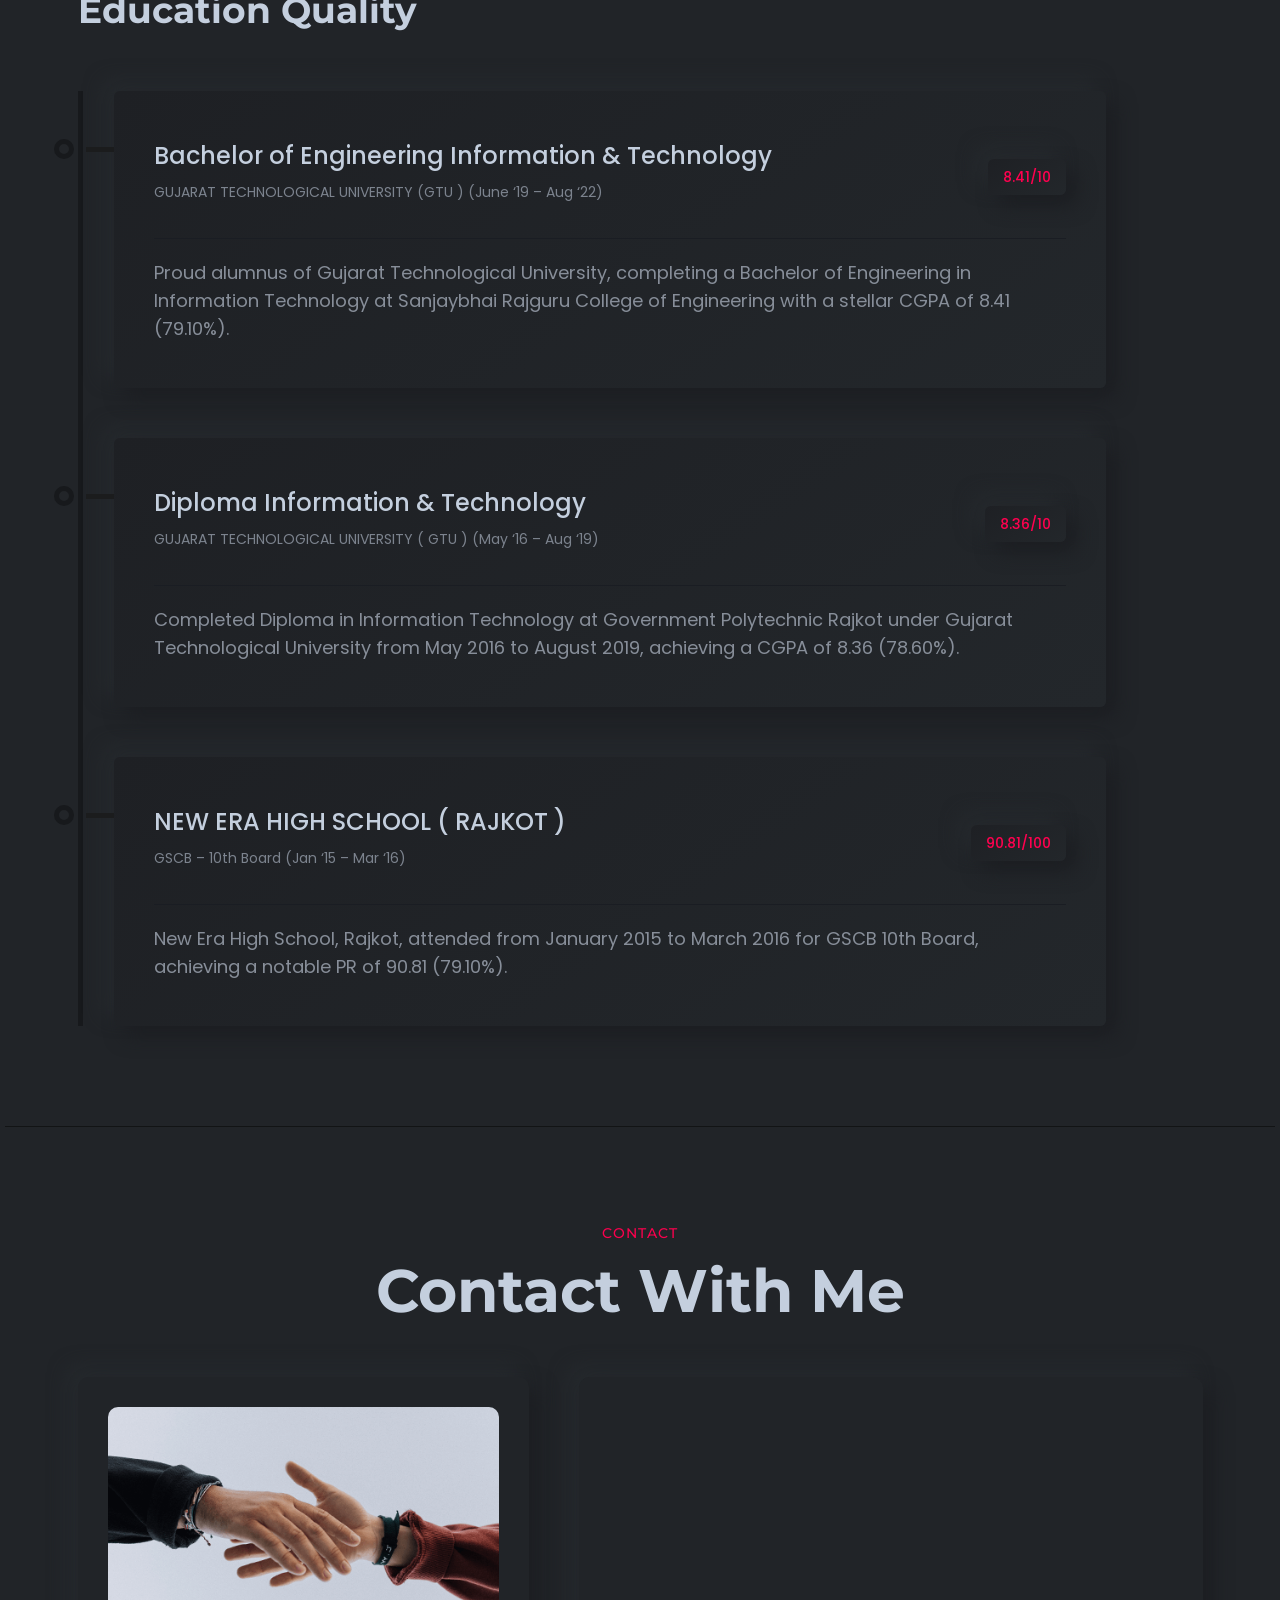
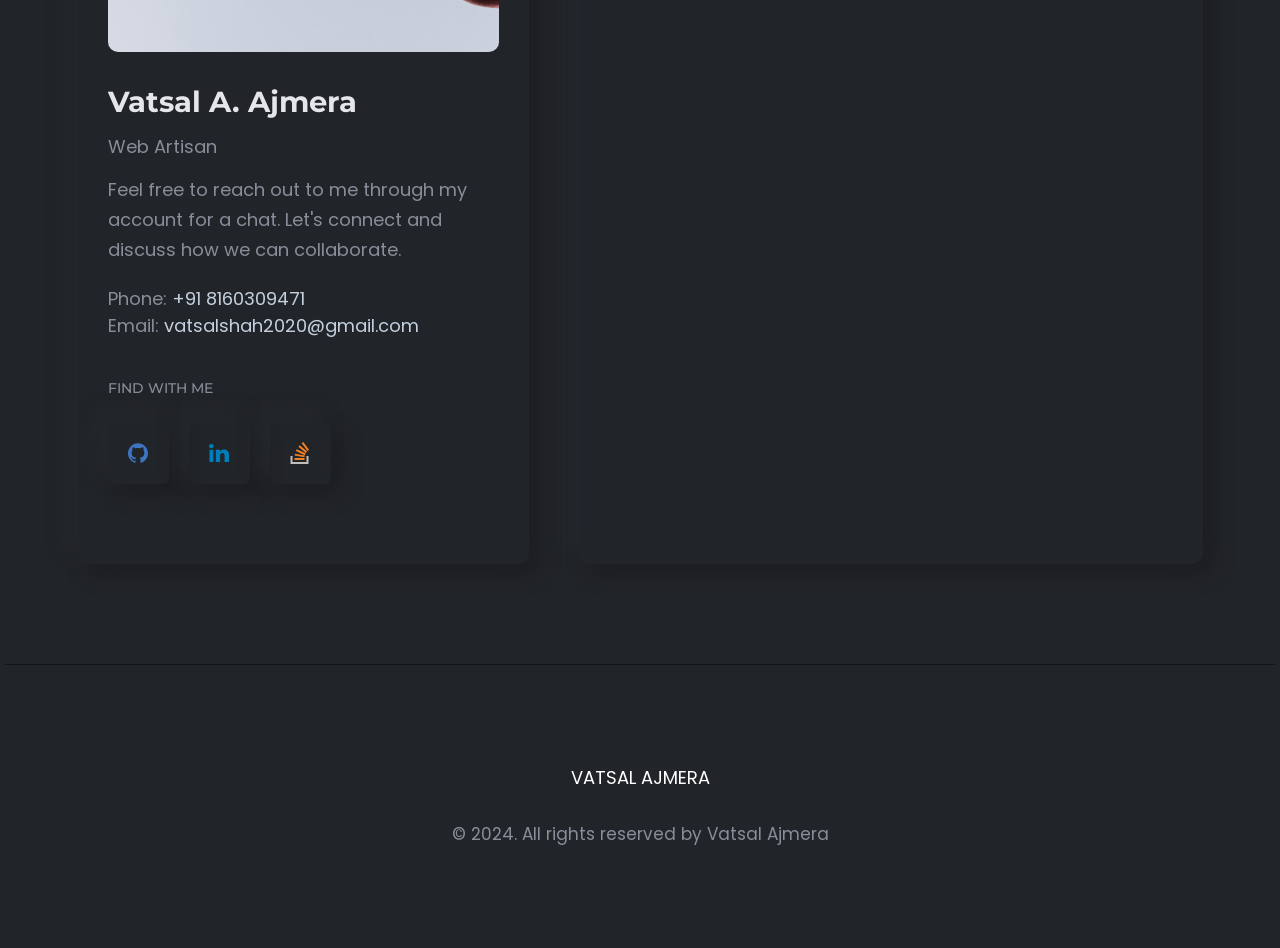
==== commit 97a61ac5: "Update index.html" ====
--- a/index.html
+++ b/index.html
@@ -1,326 +1,454 @@
-<!DOCTYPE html><html lang="en"><head>
-    <meta charset="utf-8">
-    <meta http-equiv="x-ua-compatible" content="ie=edge">
-    <title>Vatsal Ajmera | Full Stack Developer | Laravel, PHP, Node.js, React</title>
-    <meta name="robots" content="noindex, follow">
-    <meta name="description" content="Meet Vatsal Ajmera, a proficient Full Stack Developer specializing in Laravel, PHP, Node.js, and React. With a passion for crafting robust web solutions, Vatsal brings expertise in creating dynamic and efficient web applications. Explore Vatsal's profile to learn more about his skills and projects.">
-    <meta name="viewport" content="width=device-width, initial-scale=1, shrink-to-fit=no">
-    <!-- Favicon -->
-    <link rel="shortcut icon" type="image/x-icon" href="favicon.ico">
-    <!-- CSS 
+<!DOCTYPE html>
+<html lang="en">
+
+    <head>
+        <meta charset="utf-8">
+        <meta http-equiv="x-ua-compatible" content="ie=edge">
+        <title>Vatsal Ajmera | Full Stack Developer | Laravel, PHP, Node.js, React</title>
+        <meta name="robots" content="noindex, follow">
+        <meta name="description"
+            content="Meet Vatsal Ajmera, a proficient Full Stack Developer specializing in Laravel, PHP, Node.js, and React. With a passion for crafting robust web solutions, Vatsal brings expertise in creating dynamic and efficient web applications. Explore Vatsal's profile to learn more about his skills and projects.">
+        <meta name="viewport" content="width=device-width, initial-scale=1, shrink-to-fit=no">
+        <!-- Favicon -->
+        <link rel="shortcut icon" type="image/x-icon" href="favicon.ico">
+        <!-- CSS 
     ============================================ -->
-    <link rel="stylesheet" href="css/bootstrap.min.css">
-    <link rel="stylesheet" href="css/slick.css">
-    <link rel="stylesheet" href="css/slick-theme.css">
-    <link rel="stylesheet" href="css/aos.css">
-    <link rel="stylesheet" href="css/feature.css">
-    <!-- Style css -->
-    <link rel="stylesheet" href="css/style.css">
-    <meta name="google-site-verification" content="PejWqH6UrcM8KtvUNNcl_dQypc5YAJRIvk_yJg-cuu8" />
-</head>
-
-<body class="template-color-1 spybody" data-spy="scroll" data-target=".navbar-example2" data-offset="70">
-
-    <!-- Start Header -->
-    <header class="rn-header haeder-default black-logo-version header--fixed header--sticky">
-        <div class="header-wrapper rn-popup-mobile-menu m--0 row align-items-center">
-            <!-- Start Header Left -->
-            <div class="col-lg-2 col-6">
-                <div class="header-left">
-                    <div class="logo">
-                        <a href="index.html">
+        <link rel="stylesheet" href="css/bootstrap.min.css">
+        <link rel="stylesheet" href="css/slick.css">
+        <link rel="stylesheet" href="css/slick-theme.css">
+        <link rel="stylesheet" href="css/aos.css">
+        <link rel="stylesheet" href="css/feature.css">
+        <!-- Style css -->
+        <link rel="stylesheet" href="css/style.css">
+        <meta name="google-site-verification" content="PejWqH6UrcM8KtvUNNcl_dQypc5YAJRIvk_yJg-cuu8" />
+    </head>
+
+    <body class="template-color-1 spybody" data-spy="scroll" data-target=".navbar-example2" data-offset="70">
+
+        <!-- Start Header -->
+        <header class="rn-header haeder-default black-logo-version header--fixed header--sticky">
+            <div class="header-wrapper rn-popup-mobile-menu m--0 row align-items-center">
+                <!-- Start Header Left -->
+                <div class="col-lg-2 col-6">
+                    <div class="header-left">
+                        <div class="logo">
+                            <a href="index.html">
+                                VATSAL AJMERA
+                            </a>
+                        </div>
+                    </div>
+                </div>
+                <!-- End Header Left -->
+                <!-- Start Header Center -->
+                <div class="col-lg-10 col-6">
+                    <div class="header-center">
+                        <nav id="sideNav" class="mainmenu-nav navbar-example2 d-none d-xl-block onepagenav">
+                            <!-- Start Mainmanu Nav -->
+                            <ul class="primary-menu nav nav-pills">
+                                <li class="nav-item"><a class="nav-link" href="#home">Home</a></li>
+                                <li class="nav-item"><a class="nav-link" href="#features">Features</a></li>
+                                <li class="nav-item"><a class="nav-link" href="#portfolio">Portfolio</a></li>
+                                <li class="nav-item"><a class="nav-link" href="#resume">Resume</a></li>
+                                <!-- <li class="nav-item"><a class="nav-link" href="#blog">blog</a></li> -->
+                                <li class="nav-item"><a class="nav-link" href="#contacts">Contact</a></li>
+                            </ul>
+                            <!-- End Mainmanu Nav -->
+                        </nav>
+                        <!-- Start Header Right  -->
+                        <div class="header-right">
+                            <a class="rn-btn" target="_blank" href="images/vatsal_shah_CV.pdf"><span>Download
+                                    CV</span></a>
+                            <div class="hamberger-menu d-block d-xl-none">
+                                <i id="menuBtn" class="feather-menu humberger-menu"></i>
+                            </div>
+                            <div class="close-menu d-block">
+                                <span class="closeTrigger">
+                                    <i data-feather="x"></i>
+                                </span>
+                            </div>
+                        </div>
+                        <!-- End Header Right  -->
+
+                    </div>
+                </div>
+                <!-- End Header Center -->
+            </div>
+        </header>
+        <!-- End Header Area -->
+        <!-- Start Popup Mobile Menu  -->
+        <div class="popup-mobile-menu">
+            <div class="inner">
+                <div class="menu-top">
+                    <div class="menu-header">
+                        <a class="logo" href="index.html">
                             VATSAL AJMERA
                         </a>
+                        <div class="close-button">
+                            <button class="close-menu-activation close"><i data-feather="x"></i></button>
+                        </div>
+                    </div>
+                </div>
+                <div class="content">
+                    <ul class="primary-menu nav nav-pills onepagenav">
+                        <li class="nav-item current"><a class="nav-link smoth-animation active" href="#home">Home</a>
+                        </li>
+                        <li class="nav-item"><a class="nav-link smoth-animation" href="#features">Features</a></li>
+                        <li class="nav-item"><a class="nav-link smoth-animation" href="#portfolio">Portfolio</a></li>
+                        <li class="nav-item"><a class="nav-link smoth-animation" href="#resume">Resume</a></li>
+                        <li class="nav-item"><a class="nav-link smoth-animation" href="#contacts">Contact</a></li>
+                    </ul>
+                    <!-- Start Header Right  -->
+                    <div class="header-right pt--20">
+                        <a class="rn-btn" target="_blank" href="images/vatsal_shah_CV.pdf"><span>Download CV</span></a>
+                    </div>
+                    <!-- End Header Right  -->
+                    <!-- social sharea area -->
+                    <div class="social-share-style-1 mt--40">
+                        <span class="title">find with me</span>
+                        <ul class="social-share d-flex liststyle">
+                            <li class="github"><a href="https://github.com/vatsal-ajmera" target="_blank"><svg
+                                        viewBox="0 -0.5 48 48" version="1.1" xmlns="http://www.w3.org/2000/svg"
+                                        xmlns:xlink="http://www.w3.org/1999/xlink" fill="#000000">
+                                        <g id="SVGRepo_bgCarrier" stroke-width="0"></g>
+                                        <g id="SVGRepo_tracerCarrier" stroke-linecap="round" stroke-linejoin="round">
+                                        </g>
+                                        <g id="SVGRepo_iconCarrier">
+                                            <title>Github-color</title>
+                                            <desc>Created with Sketch.</desc>
+                                            <defs> </defs>
+                                            <g id="Icons" stroke="none" stroke-width="1" fill="none"
+                                                fill-rule="evenodd">
+                                                <g id="Color-" transform="translate(-700.000000, -560.000000)"
+                                                    fill="#3E75C3">
+                                                    <path
+                                                        d="M723.9985,560 C710.746,560 700,570.787092 700,584.096644 C700,594.740671 706.876,603.77183 716.4145,606.958412 C717.6145,607.179786 718.0525,606.435849 718.0525,605.797328 C718.0525,605.225068 718.0315,603.710086 718.0195,601.699648 C711.343,603.155898 709.9345,598.469394 709.9345,598.469394 C708.844,595.686405 707.2705,594.94548 707.2705,594.94548 C705.091,593.450075 707.4355,593.480194 707.4355,593.480194 C709.843,593.650366 711.1105,595.963499 711.1105,595.963499 C713.2525,599.645538 716.728,598.58234 718.096,597.964902 C718.3135,596.407754 718.9345,595.346062 719.62,594.743683 C714.2905,594.135281 708.688,592.069123 708.688,582.836167 C708.688,580.205279 709.6225,578.054788 711.1585,576.369634 C710.911,575.759726 710.0875,573.311058 711.3925,569.993458 C711.3925,569.993458 713.4085,569.345902 717.9925,572.46321 C719.908,571.928599 721.96,571.662047 724.0015,571.651505 C726.04,571.662047 728.0935,571.928599 730.0105,572.46321 C734.5915,569.345902 736.603,569.993458 736.603,569.993458 C737.9125,573.311058 737.089,575.759726 736.8415,576.369634 C738.3805,578.054788 739.309,580.205279 739.309,582.836167 C739.309,592.091712 733.6975,594.129257 728.3515,594.725612 C729.2125,595.469549 729.9805,596.939353 729.9805,599.18773 C729.9805,602.408949 729.9505,605.006706 729.9505,605.797328 C729.9505,606.441873 730.3825,607.191834 731.6005,606.9554 C741.13,603.762794 748,594.737659 748,584.096644 C748,570.787092 737.254,560 723.9985,560"
+                                                        id="Github"> </path>
+                                                </g>
+                                            </g>
+                                        </g>
+                                    </svg></a>
+                            </li>
+                            <li class="instagram"><a href="https://www.linkedin.com/in/vatsal-shah-2092000/"
+                                    target="_blank"><svg viewBox="0 -2 44 44" version="1.1"
+                                        xmlns="http://www.w3.org/2000/svg" xmlns:xlink="http://www.w3.org/1999/xlink"
+                                        fill="#000000">
+                                        <g id="SVGRepo_bgCarrier" stroke-width="0"></g>
+                                        <g id="SVGRepo_tracerCarrier" stroke-linecap="round" stroke-linejoin="round">
+                                        </g>
+                                        <g id="SVGRepo_iconCarrier">
+                                            <title>LinkedIn-color</title>
+                                            <desc>Created with Sketch.</desc>
+                                            <defs> </defs>
+                                            <g id="Icons" stroke="none" stroke-width="1" fill="none"
+                                                fill-rule="evenodd">
+                                                <g id="Color-" transform="translate(-702.000000, -265.000000)"
+                                                    fill="#007EBB">
+                                                    <path
+                                                        d="M746,305 L736.2754,305 L736.2754,290.9384 C736.2754,287.257796 734.754233,284.74515 731.409219,284.74515 C728.850659,284.74515 727.427799,286.440738 726.765522,288.074854 C726.517168,288.661395 726.555974,289.478453 726.555974,290.295511 L726.555974,305 L716.921919,305 C716.921919,305 717.046096,280.091247 716.921919,277.827047 L726.555974,277.827047 L726.555974,282.091631 C727.125118,280.226996 730.203669,277.565794 735.116416,277.565794 C741.21143,277.565794 746,281.474355 746,289.890824 L746,305 L746,305 Z M707.17921,274.428187 L707.117121,274.428187 C704.0127,274.428187 702,272.350964 702,269.717936 C702,267.033681 704.072201,265 707.238711,265 C710.402634,265 712.348071,267.028559 712.41016,269.710252 C712.41016,272.34328 710.402634,274.428187 707.17921,274.428187 L707.17921,274.428187 L707.17921,274.428187 Z M703.109831,277.827047 L711.685795,277.827047 L711.685795,305 L703.109831,305 L703.109831,277.827047 L703.109831,277.827047 Z"
+                                                        id="LinkedIn"> </path>
+                                                </g>
+                                            </g>
+                                        </g>
+                                    </svg></a></li>
+                            <li class="linkedin"><a href="https://stackoverflow.com/users/19957252/vatsal-shah"
+                                    target="_blank"><svg aria-hidden="true" class="svg-icon iconLogoGlyphSm" width="19"
+                                        height="22" viewBox="0 0 19 22">
+                                        <path d="M16 20v-6h2v8H0v-8h2v6h14Z" fill="#C1BEBC"></path>
+                                        <path
+                                            d="m12.72 0-1.57 1.17L17 9.05l1.57-1.18L12.72 0ZM4 18h10v-2H4v2Zm11.4-7.08L7.86 4.64l1.25-1.5 7.54 6.28-1.25 1.5Zm-10-1.91 8.9 4.14.82-1.78-8.9-4.14L5.4 9Zm8.63 6.27-9.9-1.67.4-1.92 9.63 1.92-.13 1.67Z"
+                                            fill="#F48024"></path>
+                                    </svg></a></li>
+                        </ul>
+                    </div>
+                    <!-- end -->
+                </div>
+            </div>
+        </div>
+        <!-- End Popup Mobile Menu  -->
+
+
+
+
+        <main class="main-page-wrapper">
+
+            <!-- Start Slider Area -->
+            <div id="home" class="rn-slider-area">
+                <div class="slide slider-style-1">
+                    <div class="container">
+                        <div class="row row--30 align-items-center">
+                            <div class="order-2 order-lg-1 col-lg-7 mt_md--50 mt_sm--50 mt_lg--30">
+                                <div class="content">
+                                    <div class="inner">
+                                        <span class="subtitle">Welcome to My Web Development Universe!</span>
+                                        <h1 class="title">Hi, I’m <span>Vatsal Ajmera</span><br>
+                                            <span class="header-caption" id="page-top">
+                                                <!-- type headline start-->
+                                                <span class="cd-headline clip is-full-width">
+                                                    <span>a </span>
+                                                    <!-- ROTATING TEXT -->
+                                                    <span class="cd-words-wrapper">
+                                                        <b class="is-visible">Laravel Artisan.</b>
+                                                        <b class="is-hidden">Node.js Ninja.</b>
+                                                        <b class="is-hidden">React Wizard.</b>
+                                                    </span>
+                                                </span>
+                                                <!-- type headline end -->
+                                            </span>
+                                        </h1>
+
+                                        <div>
+                                            <p class="description">Crafting dynamic web solutions with Laravel, PHP,
+                                                Node.js, and React. Full stack developer dedicated to building seamless
+                                                digital experiences. Let's collaborate and bring your ideas to life!t.
+                                            </p>
+                                        </div>
+                                    </div>
+                                    <div class="row">
+                                        <div class="col-lg-6 col-xl-6 col-md-6 col-sm-6 col-12">
+                                            <div class="social-share-inner-left">
+                                                <span class="title">find with me</span>
+                                                <ul class="social-share d-flex liststyle">
+                                                    <li class="github"><a href="https://github.com/vatsal-ajmera"
+                                                            target="_blank"><svg viewBox="0 -0.5 48 48" version="1.1"
+                                                                xmlns="http://www.w3.org/2000/svg"
+                                                                xmlns:xlink="http://www.w3.org/1999/xlink"
+                                                                fill="#000000">
+                                                                <g id="SVGRepo_bgCarrier" stroke-width="0"></g>
+                                                                <g id="SVGRepo_tracerCarrier" stroke-linecap="round"
+                                                                    stroke-linejoin="round"></g>
+                                                                <g id="SVGRepo_iconCarrier">
+                                                                    <title>Github-color</title>
+                                                                    <desc>Created with Sketch.</desc>
+                                                                    <defs> </defs>
+                                                                    <g id="Icons" stroke="none" stroke-width="1"
+                                                                        fill="none" fill-rule="evenodd">
+                                                                        <g id="Color-"
+                                                                            transform="translate(-700.000000, -560.000000)"
+                                                                            fill="#3E75C3">
+                                                                            <path
+                                                                                d="M723.9985,560 C710.746,560 700,570.787092 700,584.096644 C700,594.740671 706.876,603.77183 716.4145,606.958412 C717.6145,607.179786 718.0525,606.435849 718.0525,605.797328 C718.0525,605.225068 718.0315,603.710086 718.0195,601.699648 C711.343,603.155898 709.9345,598.469394 709.9345,598.469394 C708.844,595.686405 707.2705,594.94548 707.2705,594.94548 C705.091,593.450075 707.4355,593.480194 707.4355,593.480194 C709.843,593.650366 711.1105,595.963499 711.1105,595.963499 C713.2525,599.645538 716.728,598.58234 718.096,597.964902 C718.3135,596.407754 718.9345,595.346062 719.62,594.743683 C714.2905,594.135281 708.688,592.069123 708.688,582.836167 C708.688,580.205279 709.6225,578.054788 711.1585,576.369634 C710.911,575.759726 710.0875,573.311058 711.3925,569.993458 C711.3925,569.993458 713.4085,569.345902 717.9925,572.46321 C719.908,571.928599 721.96,571.662047 724.0015,571.651505 C726.04,571.662047 728.0935,571.928599 730.0105,572.46321 C734.5915,569.345902 736.603,569.993458 736.603,569.993458 C737.9125,573.311058 737.089,575.759726 736.8415,576.369634 C738.3805,578.054788 739.309,580.205279 739.309,582.836167 C739.309,592.091712 733.6975,594.129257 728.3515,594.725612 C729.2125,595.469549 729.9805,596.939353 729.9805,599.18773 C729.9805,602.408949 729.9505,605.006706 729.9505,605.797328 C729.9505,606.441873 730.3825,607.191834 731.6005,606.9554 C741.13,603.762794 748,594.737659 748,584.096644 C748,570.787092 737.254,560 723.9985,560"
+                                                                                id="Github"> </path>
+                                                                        </g>
+                                                                    </g>
+                                                                </g>
+                                                            </svg></a></li>
+
+                                                    <li class="linkedin"><a
+                                                            href="https://www.linkedin.com/in/vatsal-shah-2092000/"
+                                                            target="_blank"><svg viewBox="0 -2 44 44" version="1.1"
+                                                                xmlns="http://www.w3.org/2000/svg"
+                                                                xmlns:xlink="http://www.w3.org/1999/xlink"
+                                                                fill="#000000">
+                                                                <g id="SVGRepo_bgCarrier" stroke-width="0"></g>
+                                                                <g id="SVGRepo_tracerCarrier" stroke-linecap="round"
+                                                                    stroke-linejoin="round"></g>
+                                                                <g id="SVGRepo_iconCarrier">
+                                                                    <title>LinkedIn-color</title>
+                                                                    <desc>Created with Sketch.</desc>
+                                                                    <defs> </defs>
+                                                                    <g id="Icons" stroke="none" stroke-width="1"
+                                                                        fill="none" fill-rule="evenodd">
+                                                                        <g id="Color-"
+                                                                            transform="translate(-702.000000, -265.000000)"
+                                                                            fill="#007EBB">
+                                                                            <path
+                                                                                d="M746,305 L736.2754,305 L736.2754,290.9384 C736.2754,287.257796 734.754233,284.74515 731.409219,284.74515 C728.850659,284.74515 727.427799,286.440738 726.765522,288.074854 C726.517168,288.661395 726.555974,289.478453 726.555974,290.295511 L726.555974,305 L716.921919,305 C716.921919,305 717.046096,280.091247 716.921919,277.827047 L726.555974,277.827047 L726.555974,282.091631 C727.125118,280.226996 730.203669,277.565794 735.116416,277.565794 C741.21143,277.565794 746,281.474355 746,289.890824 L746,305 L746,305 Z M707.17921,274.428187 L707.117121,274.428187 C704.0127,274.428187 702,272.350964 702,269.717936 C702,267.033681 704.072201,265 707.238711,265 C710.402634,265 712.348071,267.028559 712.41016,269.710252 C712.41016,272.34328 710.402634,274.428187 707.17921,274.428187 L707.17921,274.428187 L707.17921,274.428187 Z M703.109831,277.827047 L711.685795,277.827047 L711.685795,305 L703.109831,305 L703.109831,277.827047 L703.109831,277.827047 Z"
+                                                                                id="LinkedIn"> </path>
+                                                                        </g>
+                                                                    </g>
+                                                                </g>
+                                                            </svg></a></li>
+                                                    <li class="instagram"><a
+                                                            href="https://stackoverflow.com/users/19957252/vatsal-shah"
+                                                            target="_blank"><svg aria-hidden="true"
+                                                                class="svg-icon iconLogoGlyphSm" width="19" height="22"
+                                                                viewBox="0 0 19 22">
+                                                                <path d="M16 20v-6h2v8H0v-8h2v6h14Z" fill="#C1BEBC">
+                                                                </path>
+                                                                <path
+                                                                    d="m12.72 0-1.57 1.17L17 9.05l1.57-1.18L12.72 0ZM4 18h10v-2H4v2Zm11.4-7.08L7.86 4.64l1.25-1.5 7.54 6.28-1.25 1.5Zm-10-1.91 8.9 4.14.82-1.78-8.9-4.14L5.4 9Zm8.63 6.27-9.9-1.67.4-1.92 9.63 1.92-.13 1.67Z"
+                                                                    fill="#F48024"></path>
+                                                            </svg></a></li>
+                                                </ul>
+                                            </div>
+                                        </div>
+                                        <div class="col-lg-6 col-xl-6 col-md-6 col-sm-6 col-12 mt_mobile--30">
+                                            <div class="skill-share-inner">
+                                                <span class="title">best skill on</span>
+                                                <ul class="skill-share d-flex liststyle">
+                                                    <li><img src="images/laravel.svg" alt="laravel"></li>
+                                                    <li><img src="images/node-js.svg" alt="Node Js"></li>
+                                                    <li><img src="images/react.svg" alt="React JS"></li>
+                                                </ul>
+                                            </div>
+                                        </div>
+                                    </div>
+                                </div>
+                            </div>
+
+                            <div class="order-1 order-lg-2 col-lg-5">
+                                <div class="thumbnail">
+                                    <div class="inner">
+                                        <img src="images/vatsal-ajmera.png" alt="Vatsal Shah Avatar Image">
+                                    </div>
+                                </div>
+                            </div>
+                        </div>
                     </div>
                 </div>
             </div>
-            <!-- End Header Left -->
-            <!-- Start Header Center -->
-            <div class="col-lg-10 col-6">
-                <div class="header-center">
-                    <nav id="sideNav" class="mainmenu-nav navbar-example2 d-none d-xl-block onepagenav">
-                        <!-- Start Mainmanu Nav -->
-                        <ul class="primary-menu nav nav-pills">
-                            <li class="nav-item"><a class="nav-link" href="#home">Home</a></li>
-                            <li class="nav-item"><a class="nav-link" href="#features">Features</a></li>
-                            <li class="nav-item"><a class="nav-link" href="#portfolio">Portfolio</a></li>
-                            <li class="nav-item"><a class="nav-link" href="#resume">Resume</a></li>
-                            <!-- <li class="nav-item"><a class="nav-link" href="#blog">blog</a></li> -->
-                            <li class="nav-item"><a class="nav-link" href="#contacts">Contact</a></li>
-                        </ul>
-                        <!-- End Mainmanu Nav -->
-                    </nav>
-                    <!-- Start Header Right  -->
-                    <div class="header-right">
-                        <a class="rn-btn" target="_blank" href="images/vatsal_shah_CV.pdf"><span>Download CV</span></a>
-                        <div class="hamberger-menu d-block d-xl-none">
-                            <i id="menuBtn" class="feather-menu humberger-menu"></i>
-                        </div>
-                        <div class="close-menu d-block">
-                            <span class="closeTrigger">
-                            <i data-feather="x"></i>
-                        </span>
+            <!-- End Slider Area -->
+
+            <!-- Start Service Area -->
+            <div class="rn-service-area rn-section-gap section-separator" id="features">
+                <div class="container">
+                    <div class="row">
+                        <div class="col-lg-12">
+                            <div class="section-title text-left" data-aos="fade-up" data-aos-duration="500"
+                                data-aos-delay="100" data-aos-once="true">
+                                <span class="subtitle">Features</span>
+                                <h2 class="title">My Expertise</h2>
+                            </div>
                         </div>
                     </div>
-                    <!-- End Header Right  -->
-
-                </div>
-            </div>
-            <!-- End Header Center -->
-        </div>
-    </header>
-    <!-- End Header Area -->
-    <!-- Start Popup Mobile Menu  -->
-    <div class="popup-mobile-menu">
-        <div class="inner">
-            <div class="menu-top">
-                <div class="menu-header">
-                    <a class="logo" href="index.html">
-                        VATSAL AJMERA
-                    </a>
-                    <div class="close-button">
-                        <button class="close-menu-activation close"><i data-feather="x"></i></button>
+                    <div class="row row--25 mt_md--10 mt_sm--10">
+
+                        <!-- Start Single Service -->
+                        <div data-aos="fade-up" data-aos-duration="500" data-aos-delay="100" data-aos-once="true"
+                            class="col-lg-6 col-xl-4 col-md-6 col-sm-12 col-12 mt--50 mt_md--30 mt_sm--30">
+                            <div class="rn-service">
+                                <div class="inner">
+                                    <div class="icon">
+                                        <i data-feather="upload-cloud"></i>
+                                    </div>
+                                    <div class="content">
+                                        <h4 class="title"><a href="#">API Development</a></h4>
+                                        <p class="description">Creating robust and scalable application programming
+                                            interfaces.</p>
+                                        <a class="read-more-button" href="#"><i class="feather-arrow-right"></i></a>
+                                    </div>
+                                </div>
+                                <a class="over-link" href="#"></a>
+                            </div>
+                        </div>
+                        <!-- End SIngle Service -->
+                        <!-- Start Single Service -->
+                        <div data-aos="fade-up" data-aos-duration="500" data-aos-delay="300" data-aos-once="true"
+                            class="col-lg-6 col-xl-4 col-md-6 col-sm-12 col-12 mt--50 mt_md--30 mt_sm--30">
+                            <div class="rn-service">
+                                <div class="inner">
+                                    <div class="icon">
+                                        <i data-feather="database"></i>
+                                    </div>
+                                    <div class="content">
+                                        <h4 class="title"><a href="#">Database Management</a></h4>
+                                        <p class="description">Designing efficient database structures and optimizing
+                                            queries.</p>
+                                        <a class="read-more-button" href="#"><i class="feather-arrow-right"></i></a>
+                                    </div>
+                                </div>
+                                <a class="over-link" href="#"></a>
+                            </div>
+                        </div>
+                        <!-- End SIngle Service -->
+                        <!-- Start Single Service -->
+                        <div data-aos="fade-up" data-aos-duration="500" data-aos-delay="500" data-aos-once="true"
+                            class="col-lg-6 col-xl-4 col-md-6 col-sm-12 col-12 mt--50 mt_md--30 mt_sm--30">
+                            <div class="rn-service">
+                                <div class="inner">
+                                    <div class="icon">
+                                        <i data-feather="code"></i>
+                                    </div>
+                                    <div class="content">
+                                        <h4 class="title"><a href="#">Backend Development</a></h4>
+                                        <p class="description">Building robust server-side architecture and database
+                                            systems.</p>
+                                        <a class="read-more-button" href="#"><i class="feather-arrow-right"></i></a>
+                                    </div>
+                                </div>
+                                <a class="over-link" href="#"></a>
+                            </div>
+                        </div>
+                        <!-- End SIngle Service -->
+                        <!-- Start Single Service -->
+                        <div data-aos="fade-up" data-aos-duration="500" data-aos-delay="100" data-aos-once="true"
+                            class="col-lg-6 col-xl-4 col-md-6 col-sm-12 col-12 mt--50 mt_md--30 mt_sm--30">
+                            <div class="rn-service">
+                                <div class="inner">
+                                    <div class="icon">
+                                        <i data-feather="server"></i>
+                                    </div>
+                                    <div class="content">
+                                        <h4 class="title"><a href="#">Server Configuration</a></h4>
+                                        <p class="description">Setting up and maintaining server environments for
+                                            optimal performance.</p>
+                                        <a class="read-more-button" href="#"><i class="feather-arrow-right"></i></a>
+                                    </div>
+                                </div>
+                                <a class="over-link" href="#"></a>
+                            </div>
+                        </div>
+                        <!-- End SIngle Service -->
+                        <!-- Start Single Service -->
+                        <div data-aos="fade-up" data-aos-duration="500" data-aos-delay="300" data-aos-once="true"
+                            class="col-lg-6 col-xl-4 col-md-6 col-sm-12 col-12 mt--50 mt_md--30 mt_sm--30">
+                            <div class="rn-service">
+                                <div class="inner">
+                                    <div class="icon">
+                                        <i data-feather="settings"></i>
+                                    </div>
+                                    <div class="content">
+                                        <h4 class="title"><a href="#">Performance Optimization</a></h4>
+                                        <p class="description">Fine-tuning backend code and infrastructure for speed and
+                                            efficiency.</p>
+                                        <a class="read-more-button" href="#"><i class="feather-arrow-right"></i></a>
+                                    </div>
+                                </div>
+                                <a class="over-link" href="#"></a>
+                            </div>
+                        </div>
+                        <!-- End SIngle Service -->
+                        <!-- Start Single Service -->
+                        <div data-aos="fade-up" data-aos-duration="500" data-aos-delay="500" data-aos-once="true"
+                            class="col-lg-6 col-xl-4 col-md-6 col-sm-12 col-12 mt--50 mt_md--30 mt_sm--30">
+                            <div class="rn-service">
+                                <div class="inner">
+                                    <div class="icon">
+                                        <i data-feather="hard-drive"></i>
+                                    </div>
+                                    <div class="content">
+                                        <h4 class="title"><a href="#">Data Processing</a></h4>
+                                        <p class="description">Developing algorithms and scripts for data manipulation
+                                            and analysis.</p>
+                                        <a class="read-more-button" href="#"><i class="feather-arrow-right"></i></a>
+                                    </div>
+                                </div>
+                                <a class="over-link" href="#"></a>
+                            </div>
+                        </div>
+                        <!-- End SIngle Service -->
+
                     </div>
                 </div>
             </div>
-            <div class="content">
-                <ul class="primary-menu nav nav-pills onepagenav">
-                    <li class="nav-item current"><a class="nav-link smoth-animation active" href="#home">Home</a></li>
-                    <li class="nav-item"><a class="nav-link smoth-animation" href="#features">Features</a></li>
-                    <li class="nav-item"><a class="nav-link smoth-animation" href="#portfolio">Portfolio</a></li>
-                    <li class="nav-item"><a class="nav-link smoth-animation" href="#resume">Resume</a></li>
-                    <li class="nav-item"><a class="nav-link smoth-animation" href="#contacts">Contact</a></li>
-                </ul>
-                <!-- Start Header Right  -->
-                <div class="header-right pt--20">
-                    <a class="rn-btn" target="_blank" href="images/vatsal_shah_CV.pdf"><span>Download CV</span></a>
-                </div>
-                <!-- End Header Right  -->
-                <!-- social sharea area -->
-                <div class="social-share-style-1 mt--40">
-                    <span class="title">find with me</span>
-                    <ul class="social-share d-flex liststyle">
-                        <li class="github"><a href="https://github.com/vatsal-ajmera" target="_blank"><svg viewBox="0 -0.5 48 48" version="1.1" xmlns="http://www.w3.org/2000/svg" xmlns:xlink="http://www.w3.org/1999/xlink" fill="#000000"><g id="SVGRepo_bgCarrier" stroke-width="0"></g><g id="SVGRepo_tracerCarrier" stroke-linecap="round" stroke-linejoin="round"></g><g id="SVGRepo_iconCarrier"> <title>Github-color</title> <desc>Created with Sketch.</desc> <defs> </defs> <g id="Icons" stroke="none" stroke-width="1" fill="none" fill-rule="evenodd"> <g id="Color-" transform="translate(-700.000000, -560.000000)" fill="#3E75C3"> <path d="M723.9985,560 C710.746,560 700,570.787092 700,584.096644 C700,594.740671 706.876,603.77183 716.4145,606.958412 C717.6145,607.179786 718.0525,606.435849 718.0525,605.797328 C718.0525,605.225068 718.0315,603.710086 718.0195,601.699648 C711.343,603.155898 709.9345,598.469394 709.9345,598.469394 C708.844,595.686405 707.2705,594.94548 707.2705,594.94548 C705.091,593.450075 707.4355,593.480194 707.4355,593.480194 C709.843,593.650366 711.1105,595.963499 711.1105,595.963499 C713.2525,599.645538 716.728,598.58234 718.096,597.964902 C718.3135,596.407754 718.9345,595.346062 719.62,594.743683 C714.2905,594.135281 708.688,592.069123 708.688,582.836167 C708.688,580.205279 709.6225,578.054788 711.1585,576.369634 C710.911,575.759726 710.0875,573.311058 711.3925,569.993458 C711.3925,569.993458 713.4085,569.345902 717.9925,572.46321 C719.908,571.928599 721.96,571.662047 724.0015,571.651505 C726.04,571.662047 728.0935,571.928599 730.0105,572.46321 C734.5915,569.345902 736.603,569.993458 736.603,569.993458 C737.9125,573.311058 737.089,575.759726 736.8415,576.369634 C738.3805,578.054788 739.309,580.205279 739.309,582.836167 C739.309,592.091712 733.6975,594.129257 728.3515,594.725612 C729.2125,595.469549 729.9805,596.939353 729.9805,599.18773 C729.9805,602.408949 729.9505,605.006706 729.9505,605.797328 C729.9505,606.441873 730.3825,607.191834 731.6005,606.9554 C741.13,603.762794 748,594.737659 748,584.096644 C748,570.787092 737.254,560 723.9985,560" id="Github"> </path> </g> </g> </g></svg></a>
-                        </li>
-                        <li class="instagram"><a href="https://www.linkedin.com/in/vatsal-shah-2092000/" target="_blank"><svg viewBox="0 -2 44 44" version="1.1" xmlns="http://www.w3.org/2000/svg" xmlns:xlink="http://www.w3.org/1999/xlink" fill="#000000"><g id="SVGRepo_bgCarrier" stroke-width="0"></g><g id="SVGRepo_tracerCarrier" stroke-linecap="round" stroke-linejoin="round"></g><g id="SVGRepo_iconCarrier"> <title>LinkedIn-color</title> <desc>Created with Sketch.</desc> <defs> </defs> <g id="Icons" stroke="none" stroke-width="1" fill="none" fill-rule="evenodd"> <g id="Color-" transform="translate(-702.000000, -265.000000)" fill="#007EBB"> <path d="M746,305 L736.2754,305 L736.2754,290.9384 C736.2754,287.257796 734.754233,284.74515 731.409219,284.74515 C728.850659,284.74515 727.427799,286.440738 726.765522,288.074854 C726.517168,288.661395 726.555974,289.478453 726.555974,290.295511 L726.555974,305 L716.921919,305 C716.921919,305 717.046096,280.091247 716.921919,277.827047 L726.555974,277.827047 L726.555974,282.091631 C727.125118,280.226996 730.203669,277.565794 735.116416,277.565794 C741.21143,277.565794 746,281.474355 746,289.890824 L746,305 L746,305 Z M707.17921,274.428187 L707.117121,274.428187 C704.0127,274.428187 702,272.350964 702,269.717936 C702,267.033681 704.072201,265 707.238711,265 C710.402634,265 712.348071,267.028559 712.41016,269.710252 C712.41016,272.34328 710.402634,274.428187 707.17921,274.428187 L707.17921,274.428187 L707.17921,274.428187 Z M703.109831,277.827047 L711.685795,277.827047 L711.685795,305 L703.109831,305 L703.109831,277.827047 L703.109831,277.827047 Z" id="LinkedIn"> </path> </g> </g> </g></svg></a></li>
-                        <li class="linkedin"><a href="https://stackoverflow.com/users/19957252/vatsal-shah" target="_blank"><svg aria-hidden="true" class="svg-icon iconLogoGlyphSm" width="19" height="22" viewBox="0 0 19 22"><path d="M16 20v-6h2v8H0v-8h2v6h14Z" fill="#C1BEBC"></path><path d="m12.72 0-1.57 1.17L17 9.05l1.57-1.18L12.72 0ZM4 18h10v-2H4v2Zm11.4-7.08L7.86 4.64l1.25-1.5 7.54 6.28-1.25 1.5Zm-10-1.91 8.9 4.14.82-1.78-8.9-4.14L5.4 9Zm8.63 6.27-9.9-1.67.4-1.92 9.63 1.92-.13 1.67Z" fill="#F48024"></path></svg></a></li>
-                    </ul>
-                </div>
-                <!-- end -->
-            </div>
-        </div>
-    </div>
-    <!-- End Popup Mobile Menu  -->
-
-
-
-
-    <main class="main-page-wrapper">
-
-        <!-- Start Slider Area -->
-        <div id="home" class="rn-slider-area">
-            <div class="slide slider-style-1">
+            <!-- End Service Area  -->
+
+            <!-- Start Portfolio Area -->
+            <div class="rn-portfolio-area rn-section-gap section-separator" id="portfolio">
                 <div class="container">
-                    <div class="row row--30 align-items-center">
-                        <div class="order-2 order-lg-1 col-lg-7 mt_md--50 mt_sm--50 mt_lg--30">
-                            <div class="content">
-                                <div class="inner">
-                                    <span class="subtitle">Welcome to My Web Development Universe!</span>
-                                    <h1 class="title">Hi, I’m <span>Vatsal Ajmera</span><br>
-                                        <span class="header-caption" id="page-top">
-                                            <!-- type headline start-->
-                                            <span class="cd-headline clip is-full-width">
-                                                <span>a </span>
-                                        <!-- ROTATING TEXT -->
-                                        <span class="cd-words-wrapper">
-                                                    <b class="is-visible">Laravel Artisan.</b>
-                                                    <b class="is-hidden">Node.js Ninja.</b>
-                                                    <b class="is-hidden">React Wizard.</b>
-                                                </span>
-                                        </span>
-                                        <!-- type headline end -->
-                                        </span>
-                                    </h1>
-
-                                    <div>
-                                        <p class="description">Crafting dynamic web solutions with Laravel, PHP, Node.js, and React. Full stack developer dedicated to building seamless digital experiences. Let's collaborate and bring your ideas to life!t.</p>
-                                    </div>
-                                </div>
-                                <div class="row">
-                                    <div class="col-lg-6 col-xl-6 col-md-6 col-sm-6 col-12">
-                                        <div class="social-share-inner-left">
-                                            <span class="title">find with me</span>
-                                            <ul class="social-share d-flex liststyle">
-                                                <li class="github"><a href="https://github.com/vatsal-ajmera" target="_blank"><svg viewBox="0 -0.5 48 48" version="1.1" xmlns="http://www.w3.org/2000/svg" xmlns:xlink="http://www.w3.org/1999/xlink" fill="#000000"><g id="SVGRepo_bgCarrier" stroke-width="0"></g><g id="SVGRepo_tracerCarrier" stroke-linecap="round" stroke-linejoin="round"></g><g id="SVGRepo_iconCarrier"> <title>Github-color</title> <desc>Created with Sketch.</desc> <defs> </defs> <g id="Icons" stroke="none" stroke-width="1" fill="none" fill-rule="evenodd"> <g id="Color-" transform="translate(-700.000000, -560.000000)" fill="#3E75C3"> <path d="M723.9985,560 C710.746,560 700,570.787092 700,584.096644 C700,594.740671 706.876,603.77183 716.4145,606.958412 C717.6145,607.179786 718.0525,606.435849 718.0525,605.797328 C718.0525,605.225068 718.0315,603.710086 718.0195,601.699648 C711.343,603.155898 709.9345,598.469394 709.9345,598.469394 C708.844,595.686405 707.2705,594.94548 707.2705,594.94548 C705.091,593.450075 707.4355,593.480194 707.4355,593.480194 C709.843,593.650366 711.1105,595.963499 711.1105,595.963499 C713.2525,599.645538 716.728,598.58234 718.096,597.964902 C718.3135,596.407754 718.9345,595.346062 719.62,594.743683 C714.2905,594.135281 708.688,592.069123 708.688,582.836167 C708.688,580.205279 709.6225,578.054788 711.1585,576.369634 C710.911,575.759726 710.0875,573.311058 711.3925,569.993458 C711.3925,569.993458 713.4085,569.345902 717.9925,572.46321 C719.908,571.928599 721.96,571.662047 724.0015,571.651505 C726.04,571.662047 728.0935,571.928599 730.0105,572.46321 C734.5915,569.345902 736.603,569.993458 736.603,569.993458 C737.9125,573.311058 737.089,575.759726 736.8415,576.369634 C738.3805,578.054788 739.309,580.205279 739.309,582.836167 C739.309,592.091712 733.6975,594.129257 728.3515,594.725612 C729.2125,595.469549 729.9805,596.939353 729.9805,599.18773 C729.9805,602.408949 729.9505,605.006706 729.9505,605.797328 C729.9505,606.441873 730.3825,607.191834 731.6005,606.9554 C741.13,603.762794 748,594.737659 748,584.096644 C748,570.787092 737.254,560 723.9985,560" id="Github"> </path> </g> </g> </g></svg></a></li>
-
-                                                <li class="linkedin"><a href="https://www.linkedin.com/in/vatsal-shah-2092000/" target="_blank"><svg viewBox="0 -2 44 44" version="1.1" xmlns="http://www.w3.org/2000/svg" xmlns:xlink="http://www.w3.org/1999/xlink" fill="#000000"><g id="SVGRepo_bgCarrier" stroke-width="0"></g><g id="SVGRepo_tracerCarrier" stroke-linecap="round" stroke-linejoin="round"></g><g id="SVGRepo_iconCarrier"> <title>LinkedIn-color</title> <desc>Created with Sketch.</desc> <defs> </defs> <g id="Icons" stroke="none" stroke-width="1" fill="none" fill-rule="evenodd"> <g id="Color-" transform="translate(-702.000000, -265.000000)" fill="#007EBB"> <path d="M746,305 L736.2754,305 L736.2754,290.9384 C736.2754,287.257796 734.754233,284.74515 731.409219,284.74515 C728.850659,284.74515 727.427799,286.440738 726.765522,288.074854 C726.517168,288.661395 726.555974,289.478453 726.555974,290.295511 L726.555974,305 L716.921919,305 C716.921919,305 717.046096,280.091247 716.921919,277.827047 L726.555974,277.827047 L726.555974,282.091631 C727.125118,280.226996 730.203669,277.565794 735.116416,277.565794 C741.21143,277.565794 746,281.474355 746,289.890824 L746,305 L746,305 Z M707.17921,274.428187 L707.117121,274.428187 C704.0127,274.428187 702,272.350964 702,269.717936 C702,267.033681 704.072201,265 707.238711,265 C710.402634,265 712.348071,267.028559 712.41016,269.710252 C712.41016,272.34328 710.402634,274.428187 707.17921,274.428187 L707.17921,274.428187 L707.17921,274.428187 Z M703.109831,277.827047 L711.685795,277.827047 L711.685795,305 L703.109831,305 L703.109831,277.827047 L703.109831,277.827047 Z" id="LinkedIn"> </path> </g> </g> </g></svg></a></li>
-                                                <li class="instagram"><a href="https://stackoverflow.com/users/19957252/vatsal-shah" target="_blank"><svg aria-hidden="true" class="svg-icon iconLogoGlyphSm" width="19" height="22" viewBox="0 0 19 22"><path d="M16 20v-6h2v8H0v-8h2v6h14Z" fill="#C1BEBC"></path><path d="m12.72 0-1.57 1.17L17 9.05l1.57-1.18L12.72 0ZM4 18h10v-2H4v2Zm11.4-7.08L7.86 4.64l1.25-1.5 7.54 6.28-1.25 1.5Zm-10-1.91 8.9 4.14.82-1.78-8.9-4.14L5.4 9Zm8.63 6.27-9.9-1.67.4-1.92 9.63 1.92-.13 1.67Z" fill="#F48024"></path></svg></a></li>
-                                            </ul>
-                                        </div>
-                                    </div>
-                                    <div class="col-lg-6 col-xl-6 col-md-6 col-sm-6 col-12 mt_mobile--30">
-                                        <div class="skill-share-inner">
-                                            <span class="title">best skill on</span>
-                                            <ul class="skill-share d-flex liststyle">
-                                                <li><img src="images/laravel.svg" alt="laravel"></li>
-                                                <li><img src="images/node-js.svg" alt="Node Js"></li>
-                                                <li><img src="images/react.svg" alt="React JS"></li>
-                                            </ul>
-                                        </div>
-                                    </div>
-                                </div>
-                            </div>
-                        </div>
-
-                        <div class="order-1 order-lg-2 col-lg-5">
-                            <div class="thumbnail">
-                                <div class="inner">
-                                    <img src="images/vatsal-ajmera.png" alt="Vatsal Shah Avatar Image">
-                                </div>
+                    <div class="row">
+                        <div class="col-lg-12">
+                            <div class="section-title text-center">
+                                <span class="subtitle">Explore my portfolio and share your valuable feedback.</span>
+                                <h2 class="title">Browse Portfolio</h2>
                             </div>
                         </div>
                     </div>
-                </div>
-            </div>
-        </div>
-        <!-- End Slider Area -->
-
-        <!-- Start Service Area -->
-        <div class="rn-service-area rn-section-gap section-separator" id="features">
-            <div class="container">
-                <div class="row">
-                    <div class="col-lg-12">
-                        <div class="section-title text-left" data-aos="fade-up" data-aos-duration="500" data-aos-delay="100" data-aos-once="true">
-                            <span class="subtitle">Features</span>
-                            <h2 class="title">My Expertise</h2>
-                        </div>
-                    </div>
-                </div>
-                <div class="row row--25 mt_md--10 mt_sm--10">
-
-                    <!-- Start Single Service -->
-                    <div data-aos="fade-up" data-aos-duration="500" data-aos-delay="100" data-aos-once="true" class="col-lg-6 col-xl-4 col-md-6 col-sm-12 col-12 mt--50 mt_md--30 mt_sm--30">
-                        <div class="rn-service">
-                            <div class="inner">
-                                <div class="icon">
-                                    <i data-feather="upload-cloud"></i>
-                                </div>
-                                <div class="content">
-                                    <h4 class="title"><a href="#">API Development</a></h4>
-                                    <p class="description">Creating robust and scalable application programming interfaces.</p>
-                                    <a class="read-more-button" href="#"><i class="feather-arrow-right"></i></a>
-                                </div>
-                            </div>
-                            <a class="over-link" href="#"></a>
-                        </div>
-                    </div>
-                    <!-- End SIngle Service -->
-                    <!-- Start Single Service -->
-                    <div data-aos="fade-up" data-aos-duration="500" data-aos-delay="300" data-aos-once="true" class="col-lg-6 col-xl-4 col-md-6 col-sm-12 col-12 mt--50 mt_md--30 mt_sm--30">
-                        <div class="rn-service">
-                            <div class="inner">
-                                <div class="icon">
-                                    <i data-feather="database"></i>
-                                </div>
-                                <div class="content">
-                                    <h4 class="title"><a href="#">Database Management</a></h4>
-                                    <p class="description">Designing efficient database structures and optimizing queries.</p>
-                                    <a class="read-more-button" href="#"><i class="feather-arrow-right"></i></a>
-                                </div>
-                            </div>
-                            <a class="over-link" href="#"></a>
-                        </div>
-                    </div>
-                    <!-- End SIngle Service -->
-                    <!-- Start Single Service -->
-                    <div data-aos="fade-up" data-aos-duration="500" data-aos-delay="500" data-aos-once="true" class="col-lg-6 col-xl-4 col-md-6 col-sm-12 col-12 mt--50 mt_md--30 mt_sm--30">
-                        <div class="rn-service">
-                            <div class="inner">
-                                <div class="icon">
-                                    <i data-feather="code"></i>
-                                </div>
-                                <div class="content">
-                                    <h4 class="title"><a href="#">Backend Development</a></h4>
-                                    <p class="description">Building robust server-side architecture and database systems.</p>
-                                    <a class="read-more-button" href="#"><i class="feather-arrow-right"></i></a>
-                                </div>
-                            </div>
-                            <a class="over-link" href="#"></a>
-                        </div>
-                    </div>
-                    <!-- End SIngle Service -->
-                    <!-- Start Single Service -->
-                    <div data-aos="fade-up" data-aos-duration="500" data-aos-delay="100" data-aos-once="true" class="col-lg-6 col-xl-4 col-md-6 col-sm-12 col-12 mt--50 mt_md--30 mt_sm--30">
-                        <div class="rn-service">
-                            <div class="inner">
-                                <div class="icon">
-                                    <i data-feather="server"></i>
-                                </div>
-                                <div class="content">
-                                    <h4 class="title"><a href="#">Server Configuration</a></h4>
-                                    <p class="description">Setting up and maintaining server environments for optimal performance.</p>
-                                    <a class="read-more-button" href="#"><i class="feather-arrow-right"></i></a>
-                                </div>
-                            </div>
-                            <a class="over-link" href="#"></a>
-                        </div>
-                    </div>
-                    <!-- End SIngle Service -->
-                    <!-- Start Single Service -->
-                    <div data-aos="fade-up" data-aos-duration="500" data-aos-delay="300" data-aos-once="true" class="col-lg-6 col-xl-4 col-md-6 col-sm-12 col-12 mt--50 mt_md--30 mt_sm--30">
-                        <div class="rn-service">
-                            <div class="inner">
-                                <div class="icon">
-                                    <i data-feather="settings"></i>
-                                </div>
-                                <div class="content">
-                                    <h4 class="title"><a href="#">Performance Optimization</a></h4>
-                                    <p class="description">Fine-tuning backend code and infrastructure for speed and efficiency.</p>
-                                    <a class="read-more-button" href="#"><i class="feather-arrow-right"></i></a>
-                                </div>
-                            </div>
-                            <a class="over-link" href="#"></a>
-                        </div>
-                    </div>
-                    <!-- End SIngle Service -->
-                    <!-- Start Single Service -->
-                    <div data-aos="fade-up" data-aos-duration="500" data-aos-delay="500" data-aos-once="true" class="col-lg-6 col-xl-4 col-md-6 col-sm-12 col-12 mt--50 mt_md--30 mt_sm--30">
-                        <div class="rn-service">
-                            <div class="inner">
-                                <div class="icon">
-                                    <i data-feather="hard-drive"></i>
-                                </div>
-                                <div class="content">
-                                    <h4 class="title"><a href="#">Data Processing</a></h4>
-                                    <p class="description">Developing algorithms and scripts for data manipulation and analysis.</p>
-                                    <a class="read-more-button" href="#"><i class="feather-arrow-right"></i></a>
-                                </div>
-                            </div>
-                            <a class="over-link" href="#"></a>
-                        </div>
-                    </div>
-                    <!-- End SIngle Service -->
-
-                </div>
-            </div>
-        </div>
-        <!-- End Service Area  -->
-
-        <!-- Start Portfolio Area -->
-        <div class="rn-portfolio-area rn-section-gap section-separator" id="portfolio">
-            <div class="container">
-                <div class="row">
-                    <div class="col-lg-12">
-                        <div class="section-title text-center">
-                            <span class="subtitle">Explore my portfolio and share your valuable feedback.</span>
-                            <h2 class="title">Browse Portfolio</h2>
-                        </div>
-                    </div>
-                </div>
-
-                <div class="row row--25 mt--10 mt_md--10 mt_sm--10">
-                    <!-- Start Single Portfolio -->
-                        <div data-aos="fade-up" data-aos-delay="100" data-aos-once="true" class="col-lg-6 col-xl-4 col-md-6 col-12 mt--50 mt_md--30 mt_sm--30">
+
+                    <div class="row row--25 mt--10 mt_md--10 mt_sm--10">
+                        <!-- Start Single Portfolio -->
+                        <div data-aos="fade-up" data-aos-delay="100" data-aos-once="true"
+                            class="col-lg-6 col-xl-4 col-md-6 col-12 mt--50 mt_md--30 mt_sm--30">
                             <div class="rn-portfolio" data-bs-toggle="modal" data-bs-target="#tixstockmodal">
                                 <div class="inner">
                                     <div class="thumbnail">
@@ -336,7 +464,8 @@
                                             <div class="meta">
                                             </div>
                                         </div>
-                                        <h4 class="title"><a href="javascript:void(0)">Tixstock: Market Leading Ticket Inventory Aggregator <i class="feather-arrow-up-right"></i></a></h4>
+                                        <h4 class="title"><a href="javascript:void(0)">Tixstock: Market Leading Ticket
+                                                Inventory Aggregator <i class="feather-arrow-up-right"></i></a></h4>
                                     </div>
                                 </div>
                             </div>
@@ -364,11 +493,17 @@
                                             <div class="col-lg-6">
                                                 <div class="text-content">
                                                     <h3>
-                                                        <span>Laravel - React</span> Tixstock: Market Leading Ticket Inventory Aggregator
+                                                        <span>Laravel - React</span> Tixstock: Market Leading Ticket
+                                                        Inventory Aggregator
                                                     </h3>
-                                                    <p class="mb--30"> Tixstock, Switzerland-based ticketing service provider, lists tickets on multiple platforms, including Ticket Evolution. Offers diverse event inventory across Europe and the US, collaborating with partners to expand sales channels. Provides sellers with extensive platforms to sell their tickets, covering sports, music, culture, theatre, and arts events.</p>
+                                                    <p class="mb--30"> Tixstock, Switzerland-based ticketing service
+                                                        provider, lists tickets on multiple platforms, including Ticket
+                                                        Evolution. Offers diverse event inventory across Europe and the
+                                                        US, collaborating with partners to expand sales channels.
+                                                        Provides sellers with extensive platforms to sell their tickets,
+                                                        covering sports, music, culture, theatre, and arts events.</p>
                                                     <div class="button-group mt--20">
-                                                        
+
                                                     </div>
 
                                                 </div>
@@ -381,10 +516,11 @@
                             </div>
                         </div>
                         <!-- End Modal Portfolio area -->
-                    <!-- End Single Portfolio -->
-
-                    <!-- Start Single Portfolio -->
-                        <div data-aos="fade-up" data-aos-delay="100" data-aos-once="true" class="col-lg-6 col-xl-4 col-md-6 col-12 mt--50 mt_md--30 mt_sm--30">
+                        <!-- End Single Portfolio -->
+
+                        <!-- Start Single Portfolio -->
+                        <div data-aos="fade-up" data-aos-delay="100" data-aos-once="true"
+                            class="col-lg-6 col-xl-4 col-md-6 col-12 mt--50 mt_md--30 mt_sm--30">
                             <div class="rn-portfolio" data-bs-toggle="modal" data-bs-target="#wyvymodal">
                                 <div class="inner">
                                     <div class="thumbnail">
@@ -400,7 +536,8 @@
                                             <div class="meta">
                                             </div>
                                         </div>
-                                        <h4 class="title"><a href="javascript:void(0)">WYVY: Deals & Loyalty Program App Product Highlights<i class="feather-arrow-up-right"></i></a></h4>
+                                        <h4 class="title"><a href="javascript:void(0)">WYVY: Deals & Loyalty Program App
+                                                Product Highlights<i class="feather-arrow-up-right"></i></a></h4>
                                     </div>
                                 </div>
                             </div>
@@ -428,11 +565,25 @@
                                             <div class="col-lg-6">
                                                 <div class="text-content">
                                                     <h3>
-                                                        <span>Laravel - Flutter</span> wyvy: Deals & Loyalty Program App Product Highlights
+                                                        <span>Laravel - Flutter</span> wyvy: Deals & Loyalty Program App
+                                                        Product Highlights
                                                     </h3>
-                                                    <p class="mb--30"> WYVY, a Deals & Loyalty Program App, simplifies finding exclusive discounts anywhere. Discover local deals, nearby eateries, and special offers effortlessly through its intuitive interface. Developing a robust app like WYVY entails challenges such as designing an intuitive interface, precise location tracking, seamless loyalty program integration, managing a comprehensive deals database, and ensuring cross-platform compatibility. Overcoming these hurdles is vital for delivering a seamless user experience. Solutions include user-centric design, accurate location tracking, seamless loyalty program integration, robust deal database management, and comprehensive platform compatibility. These ensure a smooth, rewarding experience for users seeking exclusive deals and rewards nearby.</p>
+                                                    <p class="mb--30"> WYVY, a Deals & Loyalty Program App, simplifies
+                                                        finding exclusive discounts anywhere. Discover local deals,
+                                                        nearby eateries, and special offers effortlessly through its
+                                                        intuitive interface. Developing a robust app like WYVY entails
+                                                        challenges such as designing an intuitive interface, precise
+                                                        location tracking, seamless loyalty program integration,
+                                                        managing a comprehensive deals database, and ensuring
+                                                        cross-platform compatibility. Overcoming these hurdles is vital
+                                                        for delivering a seamless user experience. Solutions include
+                                                        user-centric design, accurate location tracking, seamless
+                                                        loyalty program integration, robust deal database management,
+                                                        and comprehensive platform compatibility. These ensure a smooth,
+                                                        rewarding experience for users seeking exclusive deals and
+                                                        rewards nearby.</p>
                                                     <div class="button-group mt--20">
-                                                        
+
                                                     </div>
 
                                                 </div>
@@ -445,10 +596,11 @@
                             </div>
                         </div>
                         <!-- End Modal Portfolio area -->
-                    <!-- End Single Portfolio -->
-
-                    <!-- Start Single Portfolio -->
-                        <div data-aos="fade-up" data-aos-delay="500" data-aos-once="true" class="col-lg-6 col-xl-4 col-md-6 col-12 mt--50 mt_md--30 mt_sm--30">
+                        <!-- End Single Portfolio -->
+
+                        <!-- Start Single Portfolio -->
+                        <div data-aos="fade-up" data-aos-delay="500" data-aos-once="true"
+                            class="col-lg-6 col-xl-4 col-md-6 col-12 mt--50 mt_md--30 mt_sm--30">
                             <div class="rn-portfolio" data-bs-toggle="modal" data-bs-target="#Studio-Tonight-modal">
                                 <div class="inner">
                                     <div class="thumbnail">
@@ -471,7 +623,8 @@
                             </div>
                         </div>
                         <!-- Modal Portfolio Body area Start -->
-                        <div class="modal fade" id="Studio-Tonight-modal" tabindex="-1" role="dialog" aria-hidden="true">
+                        <div class="modal fade" id="Studio-Tonight-modal" tabindex="-1" role="dialog"
+                            aria-hidden="true">
                             <div class="modal-dialog modal-dialog-centered" role="document">
                                 <div class="modal-content">
                                     <div class="modal-header">
@@ -485,7 +638,8 @@
                                             <div class="col-lg-6">
                                                 <div class="portfolio-popup-thumbnail">
                                                     <div class="image">
-                                                        <img class="w-100" src="images/Studio-Tonight.jpeg" alt="Studio-Tonight">
+                                                        <img class="w-100" src="images/Studio-Tonight.jpeg"
+                                                            alt="Studio-Tonight">
                                                     </div>
                                                 </div>
                                             </div>
@@ -493,11 +647,14 @@
                                             <div class="col-lg-6">
                                                 <div class="text-content">
                                                     <h3>
-                                                        <span>Laravel - Flutter</span> Studio Tonight Mobile App 
+                                                        <span>Laravel - Flutter</span> Studio Tonight Mobile App
                                                     </h3>
-                                                    <p class="mb--30"> In Studio Tonight User can book Studio. Here is Two User Role one is Studio User which is responsible
-                                                        for Adding Studio, Adding Services, View Booking History and chat with users. Second role which is Studio User
-                                                        which is responsible for Studio Booking, Studio Fetching, Studio View etc. </p>
+                                                    <p class="mb--30"> In Studio Tonight User can book Studio. Here is
+                                                        Two User Role one is Studio User which is responsible
+                                                        for Adding Studio, Adding Services, View Booking History and
+                                                        chat with users. Second role which is Studio User
+                                                        which is responsible for Studio Booking, Studio Fetching, Studio
+                                                        View etc. </p>
                                                     <div class="button-group mt--20">
                                                     </div>
 
@@ -512,10 +669,11 @@
                         </div>
                         <!-- End Modal Portfolio area -->
 
-                    <!-- End Single Portfolio -->
-
-                    <!-- Start Single Portfolio -->
-                        <div data-aos="fade-up" data-aos-delay="500" data-aos-once="true" class="col-lg-6 col-xl-4 col-md-6 col-12 mt--50 mt_md--30 mt_sm--30">
+                        <!-- End Single Portfolio -->
+
+                        <!-- Start Single Portfolio -->
+                        <div data-aos="fade-up" data-aos-delay="500" data-aos-once="true"
+                            class="col-lg-6 col-xl-4 col-md-6 col-12 mt--50 mt_md--30 mt_sm--30">
                             <div class="rn-portfolio" data-bs-toggle="modal" data-bs-target="#pocket-handyman-modal">
                                 <div class="inner">
                                     <div class="thumbnail">
@@ -531,13 +689,15 @@
                                             <div class="meta">
                                             </div>
                                         </div>
-                                        <h4 class="title"><a href="javascript:void(0)">Pocket Handyman: On demand Video Calling APP<i class="feather-arrow-up-right"></i></a></h4>
+                                        <h4 class="title"><a href="javascript:void(0)">Pocket Handyman: On demand Video
+                                                Calling APP<i class="feather-arrow-up-right"></i></a></h4>
                                     </div>
                                 </div>
                             </div>
                         </div>
                         <!-- Modal Portfolio Body area Start -->
-                        <div class="modal fade" id="pocket-handyman-modal" tabindex="-1" role="dialog" aria-hidden="true">
+                        <div class="modal fade" id="pocket-handyman-modal" tabindex="-1" role="dialog"
+                            aria-hidden="true">
                             <div class="modal-dialog modal-dialog-centered" role="document">
                                 <div class="modal-content">
                                     <div class="modal-header">
@@ -551,7 +711,8 @@
                                             <div class="col-lg-6">
                                                 <div class="portfolio-popup-thumbnail">
                                                     <div class="image">
-                                                        <img class="w-100" src="images/Pocket-Handyman.jpeg" alt="Pocket-Handyman">
+                                                        <img class="w-100" src="images/Pocket-Handyman.jpeg"
+                                                            alt="Pocket-Handyman">
                                                     </div>
                                                 </div>
                                             </div>
@@ -559,9 +720,17 @@
                                             <div class="col-lg-6">
                                                 <div class="text-content">
                                                     <h3>
-                                                        <span>Laravel - Flutter</span> Pocket Handyman: On demand Video Calling APP 
+                                                        <span>Laravel - Flutter</span> Pocket Handyman: On demand Video
+                                                        Calling APP
                                                     </h3>
-                                                    <p class="mb--30"> Client wants to develop some on demand Service seeker and service provider app. Service seekers can book and hire SP based on requirement or need. Can do advanced appointments and pay online (via Wallets). SP and SS can do live Video call after an order is created. SP and SS can search invoice and order history and can download video call recording. Lots of other features are there like the urban clap app. SP and SS Can schedule an audio call as well. </p>
+                                                    <p class="mb--30"> Client wants to develop some on demand Service
+                                                        seeker and service provider app. Service seekers can book and
+                                                        hire SP based on requirement or need. Can do advanced
+                                                        appointments and pay online (via Wallets). SP and SS can do live
+                                                        Video call after an order is created. SP and SS can search
+                                                        invoice and order history and can download video call recording.
+                                                        Lots of other features are there like the urban clap app. SP and
+                                                        SS Can schedule an audio call as well. </p>
                                                     <div class="button-group mt--20">
                                                     </div>
 
@@ -575,10 +744,11 @@
                             </div>
                         </div>
                         <!-- End Modal Portfolio area -->
-                    <!-- End Single Portfolio -->
-
-                    <!-- Start Single Portfolio -->
-                        <div data-aos="fade-up" data-aos-delay="500" data-aos-once="true" class="col-lg-6 col-xl-4 col-md-6 col-12 mt--50 mt_md--30 mt_sm--30">
+                        <!-- End Single Portfolio -->
+
+                        <!-- Start Single Portfolio -->
+                        <div data-aos="fade-up" data-aos-delay="500" data-aos-once="true"
+                            class="col-lg-6 col-xl-4 col-md-6 col-12 mt--50 mt_md--30 mt_sm--30">
                             <div class="rn-portfolio" data-bs-toggle="modal" data-bs-target="#md-elevated-modal">
                                 <div class="inner">
                                     <div class="thumbnail">
@@ -594,7 +764,8 @@
                                             <div class="meta">
                                             </div>
                                         </div>
-                                        <h4 class="title"><a href="javascript:void(0)">MD Elevated: Educational Platform<i class="feather-arrow-up-right"></i></a></h4>
+                                        <h4 class="title"><a href="javascript:void(0)">MD Elevated: Educational
+                                                Platform<i class="feather-arrow-up-right"></i></a></h4>
                                     </div>
                                 </div>
                             </div>
@@ -614,7 +785,8 @@
                                             <div class="col-lg-6">
                                                 <div class="portfolio-popup-thumbnail">
                                                     <div class="image">
-                                                        <img class="w-100" src="images/md-elevated.png" alt="md-elevated">
+                                                        <img class="w-100" src="images/md-elevated.png"
+                                                            alt="md-elevated">
                                                     </div>
                                                 </div>
                                             </div>
@@ -624,7 +796,18 @@
                                                     <h3>
                                                         <span>Laravel</span> MD Elevated: Educational Platform
                                                     </h3>
-                                                    <p class="mb--30"> There are 3 roles in this  application, 1. Admin, 2. Doctor, 3. Physician. Client wanted to develop platform where certified doctor can create Blue Print of Question bank, after that Doctor can create Question Bank based on selected Blue Print. Physician can register under Preferred doctor, and able attempt for the Exams of that doctor. Doctor can able to see results of given exams and review the answers submitted by physician. Physician can also able to see all the exams and certificates generated by giving the exam and got marks more than 70%. Admin can manage all the doctors and physicians and able to review doctors and physician list under specific doctors.  </p>
+                                                    <p class="mb--30"> There are 3 roles in this application, 1. Admin,
+                                                        2. Doctor, 3. Physician. Client wanted to develop platform where
+                                                        certified doctor can create Blue Print of Question bank, after
+                                                        that Doctor can create Question Bank based on selected Blue
+                                                        Print. Physician can register under Preferred doctor, and able
+                                                        attempt for the Exams of that doctor. Doctor can able to see
+                                                        results of given exams and review the answers submitted by
+                                                        physician. Physician can also able to see all the exams and
+                                                        certificates generated by giving the exam and got marks more
+                                                        than 70%. Admin can manage all the doctors and physicians and
+                                                        able to review doctors and physician list under specific
+                                                        doctors. </p>
                                                     <div class="button-group mt--20">
                                                     </div>
 
@@ -638,11 +821,13 @@
                             </div>
                         </div>
                         <!-- End Modal Portfolio area -->
-                    <!-- End Single Portfolio -->
-
-                    <!-- Start Single Portfolio -->
-                        <div data-aos="fade-up" data-aos-delay="500" data-aos-once="true" class="col-lg-6 col-xl-4 col-md-6 col-12 mt--50 mt_md--30 mt_sm--30">
-                            <div class="rn-portfolio" data-bs-toggle="modal" data-bs-target="#md-elevated-algorithm-modal">
+                        <!-- End Single Portfolio -->
+
+                        <!-- Start Single Portfolio -->
+                        <div data-aos="fade-up" data-aos-delay="500" data-aos-once="true"
+                            class="col-lg-6 col-xl-4 col-md-6 col-12 mt--50 mt_md--30 mt_sm--30">
+                            <div class="rn-portfolio" data-bs-toggle="modal"
+                                data-bs-target="#md-elevated-algorithm-modal">
                                 <div class="inner">
                                     <div class="thumbnail">
                                         <a href="javascript:void(0)">
@@ -657,13 +842,15 @@
                                             <div class="meta">
                                             </div>
                                         </div>
-                                        <h4 class="title"><a href="javascript:void(0)">MD Elevated Algorithm<i class="feather-arrow-up-right"></i></a></h4>
+                                        <h4 class="title"><a href="javascript:void(0)">MD Elevated Algorithm<i
+                                                    class="feather-arrow-up-right"></i></a></h4>
                                     </div>
                                 </div>
                             </div>
                         </div>
                         <!-- Modal Portfolio Body area Start -->
-                        <div class="modal fade" id="md-elevated-algorithm-modal" tabindex="-1" role="dialog" aria-hidden="true">
+                        <div class="modal fade" id="md-elevated-algorithm-modal" tabindex="-1" role="dialog"
+                            aria-hidden="true">
                             <div class="modal-dialog modal-dialog-centered" role="document">
                                 <div class="modal-content">
                                     <div class="modal-header">
@@ -677,7 +864,8 @@
                                             <div class="col-lg-6">
                                                 <div class="portfolio-popup-thumbnail">
                                                     <div class="image">
-                                                        <img class="w-100" src="images/project-img.jpeg" alt="md-elevated-algorithm">
+                                                        <img class="w-100" src="images/project-img.jpeg"
+                                                            alt="md-elevated-algorithm">
                                                     </div>
                                                 </div>
                                             </div>
@@ -685,9 +873,17 @@
                                             <div class="col-lg-6">
                                                 <div class="text-content">
                                                     <h3>
-                                                        <span>Laravel</span> MD Elevated Algorithm   
+                                                        <span>Laravel</span> MD Elevated Algorithm
                                                     </h3>
-                                                    <p class="mb--30"> There are 2 roles in this web application, 1. Admin, 2. User Client wanted to develop platform where admin can create Disorder list and for each disorder able to create flowchart for further screening. In flowchart there will be graphical interface. User can select disorder type and able see flowchart data (created by admin) in form format. E.g., user can answer question asked in flowchart and navigate to the next question and get idea about further screening of their daises </p>
+                                                    <p class="mb--30"> There are 2 roles in this web application, 1.
+                                                        Admin, 2. User Client wanted to develop platform where admin can
+                                                        create Disorder list and for each disorder able to create
+                                                        flowchart for further screening. In flowchart there will be
+                                                        graphical interface. User can select disorder type and able see
+                                                        flowchart data (created by admin) in form format. E.g., user can
+                                                        answer question asked in flowchart and navigate to the next
+                                                        question and get idea about further screening of their daises
+                                                    </p>
                                                     <div class="button-group mt--20">
                                                     </div>
 
@@ -701,10 +897,11 @@
                             </div>
                         </div>
                         <!-- End Modal Portfolio area -->
-                    <!-- End Single Portfolio -->
-
-                    <!-- Start Single Portfolio -->
-                        <div data-aos="fade-up" data-aos-delay="500" data-aos-once="true" class="col-lg-6 col-xl-4 col-md-6 col-12 mt--50 mt_md--30 mt_sm--30">
+                        <!-- End Single Portfolio -->
+
+                        <!-- Start Single Portfolio -->
+                        <div data-aos="fade-up" data-aos-delay="500" data-aos-once="true"
+                            class="col-lg-6 col-xl-4 col-md-6 col-12 mt--50 mt_md--30 mt_sm--30">
                             <div class="rn-portfolio" data-bs-toggle="modal" data-bs-target="#project-consultant-modal">
                                 <div class="inner">
                                     <div class="thumbnail">
@@ -720,13 +917,15 @@
                                             <div class="meta">
                                             </div>
                                         </div>
-                                        <h4 class="title"><a href="javascript:void(0)">Consultant VUE: Independent Consulting Made Easy<i class="feather-arrow-up-right"></i></a></h4>
+                                        <h4 class="title"><a href="javascript:void(0)">Consultant VUE: Independent
+                                                Consulting Made Easy<i class="feather-arrow-up-right"></i></a></h4>
                                     </div>
                                 </div>
                             </div>
                         </div>
                         <!-- Modal Portfolio Body area Start -->
-                        <div class="modal fade" id="project-consultant-modal" tabindex="-1" role="dialog" aria-hidden="true">
+                        <div class="modal fade" id="project-consultant-modal" tabindex="-1" role="dialog"
+                            aria-hidden="true">
                             <div class="modal-dialog modal-dialog-centered" role="document">
                                 <div class="modal-content">
                                     <div class="modal-header">
@@ -740,7 +939,8 @@
                                             <div class="col-lg-6">
                                                 <div class="portfolio-popup-thumbnail">
                                                     <div class="image">
-                                                        <img class="w-100" src="images/Consultant-vue.png" alt="md-elevated-algorithm">
+                                                        <img class="w-100" src="images/Consultant-vue.png"
+                                                            alt="md-elevated-algorithm">
                                                     </div>
                                                 </div>
                                             </div>
@@ -748,9 +948,21 @@
                                             <div class="col-lg-6">
                                                 <div class="text-content">
                                                     <h3>
-                                                        <span>Laravel</span> Consultant VUE: Independent Consulting Made Easy 
+                                                        <span>Laravel</span> Consultant VUE: Independent Consulting Made
+                                                        Easy
                                                     </h3>
-                                                    <p class="mb--30"> There are 3 roles in this web application, 1. Admin, 2. Consultant, 3. Developer Client wanted to develop platform where Consultant can create projects, and send request to developer whose profile will be exact matches to consultant’s requirements. Developer can view that project details and can Accept or reject request, if accepts e.g., developer can submit their resume/CV and similar projects on which he/she has worked previously with budget. Consultant can review this all details and assigned or decline developer’s profile. If project assign to developer, developer can submit weekly timesheet (Working hours and expenses) and submit to the consultant, Consultant can review that details and approve and reject timesheet. </p>
+                                                    <p class="mb--30"> There are 3 roles in this web application, 1.
+                                                        Admin, 2. Consultant, 3. Developer Client wanted to develop
+                                                        platform where Consultant can create projects, and send request
+                                                        to developer whose profile will be exact matches to consultant’s
+                                                        requirements. Developer can view that project details and can
+                                                        Accept or reject request, if accepts e.g., developer can submit
+                                                        their resume/CV and similar projects on which he/she has worked
+                                                        previously with budget. Consultant can review this all details
+                                                        and assigned or decline developer’s profile. If project assign
+                                                        to developer, developer can submit weekly timesheet (Working
+                                                        hours and expenses) and submit to the consultant, Consultant can
+                                                        review that details and approve and reject timesheet. </p>
                                                     <div class="button-group mt--20">
                                                     </div>
 
@@ -765,8 +977,9 @@
                         </div>
                         <!-- End Modal Portfolio area -->
 
-                    <!-- Start Single Portfolio -->
-                        <div data-aos="fade-up" data-aos-delay="500" data-aos-once="true" class="col-lg-6 col-xl-4 col-md-6 col-12 mt--50 mt_md--30 mt_sm--30">
+                        <!-- Start Single Portfolio -->
+                        <div data-aos="fade-up" data-aos-delay="500" data-aos-once="true"
+                            class="col-lg-6 col-xl-4 col-md-6 col-12 mt--50 mt_md--30 mt_sm--30">
                             <div class="rn-portfolio" data-bs-toggle="modal" data-bs-target="#cme-events-modal">
                                 <div class="inner">
                                     <div class="thumbnail">
@@ -782,7 +995,8 @@
                                             <div class="meta">
                                             </div>
                                         </div>
-                                        <h4 class="title"><a href="javascript:void(0)">CME Events Golf<i class="feather-arrow-up-right"></i></a></h4>
+                                        <h4 class="title"><a href="javascript:void(0)">CME Events Golf<i
+                                                    class="feather-arrow-up-right"></i></a></h4>
                                     </div>
                                 </div>
                             </div>
@@ -802,7 +1016,8 @@
                                             <div class="col-lg-6">
                                                 <div class="portfolio-popup-thumbnail">
                                                     <div class="image">
-                                                        <img class="w-100" src="images/project-img.jpeg" alt="cme Events Golf">
+                                                        <img class="w-100" src="images/project-img.jpeg"
+                                                            alt="cme Events Golf">
                                                     </div>
                                                 </div>
                                             </div>
@@ -812,7 +1027,15 @@
                                                     <h3>
                                                         <span>Laravel</span> CME Events Golf
                                                     </h3>
-                                                    <p class="mb--30"> There are 2 roles in this web application, 1. Admin, 2. User Client wanted to develop platform where admin can create Events with online video content and Pre-test and post-test question Bank. User can purchase Such events to learn event agendas, User can attempt pre test before getting started video content agendas, after view all event agendas user can able to attempt post-test. In Post-test user will get marks more than 80% then he/she will able to get digital certifications. </p>
+                                                    <p class="mb--30"> There are 2 roles in this web application, 1.
+                                                        Admin, 2. User Client wanted to develop platform where admin can
+                                                        create Events with online video content and Pre-test and
+                                                        post-test question Bank. User can purchase Such events to learn
+                                                        event agendas, User can attempt pre test before getting started
+                                                        video content agendas, after view all event agendas user can
+                                                        able to attempt post-test. In Post-test user will get marks more
+                                                        than 80% then he/she will able to get digital certifications.
+                                                    </p>
                                                     <div class="button-group mt--20">
                                                     </div>
 
@@ -827,8 +1050,9 @@
                         </div>
                         <!-- End Modal Portfolio area -->
 
-                    <!-- Start Single Portfolio -->
-                        <div data-aos="fade-up" data-aos-delay="500" data-aos-once="true" class="col-lg-6 col-xl-4 col-md-6 col-12 mt--50 mt_md--30 mt_sm--30">
+                        <!-- Start Single Portfolio -->
+                        <div data-aos="fade-up" data-aos-delay="500" data-aos-once="true"
+                            class="col-lg-6 col-xl-4 col-md-6 col-12 mt--50 mt_md--30 mt_sm--30">
                             <div class="rn-portfolio" data-bs-toggle="modal" data-bs-target="#appintment-booking-modal">
                                 <div class="inner">
                                     <div class="thumbnail">
@@ -844,13 +1068,15 @@
                                             <div class="meta">
                                             </div>
                                         </div>
-                                        <h4 class="title"><a href="javascript:void(0)">Appointment Booking System<i class="feather-arrow-up-right"></i></a></h4>
+                                        <h4 class="title"><a href="javascript:void(0)">Appointment Booking System<i
+                                                    class="feather-arrow-up-right"></i></a></h4>
                                     </div>
                                 </div>
                             </div>
                         </div>
                         <!-- Modal Portfolio Body area Start -->
-                        <div class="modal fade" id="appintment-booking-modal" tabindex="-1" role="dialog" aria-hidden="true">
+                        <div class="modal fade" id="appintment-booking-modal" tabindex="-1" role="dialog"
+                            aria-hidden="true">
                             <div class="modal-dialog modal-dialog-centered" role="document">
                                 <div class="modal-content">
                                     <div class="modal-header">
@@ -864,7 +1090,8 @@
                                             <div class="col-lg-6">
                                                 <div class="portfolio-popup-thumbnail">
                                                     <div class="image">
-                                                        <img class="w-100" src="images/appointment-booking.png" alt="appointments Booking systems">
+                                                        <img class="w-100" src="images/appointment-booking.png"
+                                                            alt="appointments Booking systems">
                                                     </div>
                                                 </div>
                                             </div>
@@ -874,7 +1101,13 @@
                                                     <h3>
                                                         <span>Laravel</span> Appointment Booking System
                                                     </h3>
-                                                    <p class="mb--30"> There are 3 roles in this web application, 1. Admin, 2. Doctors, 3. Patients Client wanted to develop platform where Admin can add doctors or Doctors can register with this application with their location area. Patient can book appointment of their area’s doctor. Doctor will able to see appointment details (time, date etc) and cancelled appointment. Admin can view and manage all the data.</p>
+                                                    <p class="mb--30"> There are 3 roles in this web application, 1.
+                                                        Admin, 2. Doctors, 3. Patients Client wanted to develop platform
+                                                        where Admin can add doctors or Doctors can register with this
+                                                        application with their location area. Patient can book
+                                                        appointment of their area’s doctor. Doctor will able to see
+                                                        appointment details (time, date etc) and cancelled appointment.
+                                                        Admin can view and manage all the data.</p>
                                                     <div class="button-group mt--20">
                                                     </div>
 
@@ -889,8 +1122,9 @@
                         </div>
                         <!-- End Modal Portfolio area -->
 
-                    <!-- Start Single Portfolio -->
-                        <div data-aos="fade-up" data-aos-delay="500" data-aos-once="true" class="col-lg-6 col-xl-4 col-md-6 col-12 mt--50 mt_md--30 mt_sm--30">
+                        <!-- Start Single Portfolio -->
+                        <div data-aos="fade-up" data-aos-delay="500" data-aos-once="true"
+                            class="col-lg-6 col-xl-4 col-md-6 col-12 mt--50 mt_md--30 mt_sm--30">
                             <div class="rn-portfolio" data-bs-toggle="modal" data-bs-target="#shopping-modal">
                                 <div class="inner">
                                     <div class="thumbnail">
@@ -906,7 +1140,8 @@
                                             <div class="meta">
                                             </div>
                                         </div>
-                                        <h4 class="title"><a href="javascript:void(0)">Online Shopping Website<i class="feather-arrow-up-right"></i></a></h4>
+                                        <h4 class="title"><a href="javascript:void(0)">Online Shopping Website<i
+                                                    class="feather-arrow-up-right"></i></a></h4>
                                     </div>
                                 </div>
                             </div>
@@ -926,7 +1161,8 @@
                                             <div class="col-lg-6">
                                                 <div class="portfolio-popup-thumbnail">
                                                     <div class="image">
-                                                        <img class="w-100" src="images/project-img.jpeg" alt="Online Shopping website">
+                                                        <img class="w-100" src="images/project-img.jpeg"
+                                                            alt="Online Shopping website">
                                                     </div>
                                                 </div>
                                             </div>
@@ -936,8 +1172,11 @@
                                                     <h3>
                                                         <span>Laravel - E-Commerce</span> Online Shopping Website
                                                     </h3>
-                                                    <p class="mb--30"> There are 2 roles in this web application, 1. Admin, 2. End User
-                                                        Client wanted to develop platform where Admin can add Products, Price, description and other required details. User can buy products and make payment using their card.
+                                                    <p class="mb--30"> There are 2 roles in this web application, 1.
+                                                        Admin, 2. End User
+                                                        Client wanted to develop platform where Admin can add Products,
+                                                        Price, description and other required details. User can buy
+                                                        products and make payment using their card.
                                                         Admin can view and manage all the data.</p>
                                                     <div class="button-group mt--20">
                                                     </div>
@@ -952,424 +1191,652 @@
                             </div>
                         </div>
                         <!-- End Modal Portfolio area -->
-                    <!-- End Single Portfolio -->
+                        <!-- End Single Portfolio -->
+                    </div>
                 </div>
             </div>
-        </div>
-        <!-- End portfolio Area -->
-
-        <!-- Start Resume Area -->
-        <div class="rn-resume-area rn-section-gap section-separator" id="resume">
+            <!-- End portfolio Area -->
+
+            <!-- Start Resume Area -->
+            <div class="rn-resume-area rn-section-gap section-separator" id="resume">
+                <div class="container">
+                    <div class="row">
+                        <div class="col-lg-12">
+                            <div class="section-title text-center">
+                                <span class="subtitle">3+ Years of Professional Experience</span>
+                                <h2 class="title">My Resume</h2>
+                            </div>
+                        </div>
+                    </div>
+                    <div class="row mt--45">
+                        <div class="col-lg-12">
+                            <ul class="rn-nav-list nav nav-tabs" id="myTabs" role="tablist">
+                                <li class="nav-item">
+                                    <a class="nav-link active" id="education-tab" data-bs-toggle="tab" href="#education"
+                                        role="tab" aria-controls="education" aria-selected="true">education</a>
+                                </li>
+
+                                <li class="nav-item">
+                                    <a class="nav-link" id="experience-tab" data-bs-toggle="tab" href="#experience"
+                                        role="tab" aria-controls="experience" aria-selected="false">Experience</a>
+                                </li>
+
+                                <li class="nav-item">
+                                    <a class="nav-link" id="professional-tab" data-bs-toggle="tab" href="#professional"
+                                        role="tab" aria-controls="professional" aria-selected="false">professional
+                                        Skills</a>
+                                </li>
+                            </ul>
+
+                            <!-- Start Tab Content Wrapper  -->
+                            <div class="rn-nav-content tab-content" id="myTabContents">
+                                <!-- Start Single Tab  -->
+                                <div class="tab-pane show active fade single-tab-area" id="education" role="tabpanel"
+                                    aria-labelledby="education-tab">
+                                    <div class="personal-experience-inner mt--40">
+                                        <div class="row">
+                                            <!-- Start Skill List Area  -->
+                                            <div class="col-lg-11 col-md-12 col-12">
+                                                <div class="content">
+                                                    <span class="subtitle">2016 - 2022</span>
+                                                    <h4 class="maintitle">Education Quality</h4>
+                                                    <div class="experience-list">
+
+                                                        <!-- Start Single List  -->
+                                                        <div class="resume-single-list">
+                                                            <div class="inner">
+                                                                <div class="heading">
+                                                                    <div class="title">
+                                                                        <h4>Bachelor of Engineering Information &
+                                                                            Technology</h4>
+                                                                        <span>GUJARAT TECHNOLOGICAL UNIVERSITY (GTU )
+                                                                            (June ‘19 – Aug ‘22)</span>
+                                                                    </div>
+                                                                    <div class="date-of-time">
+                                                                        <span>8.41/10</span>
+                                                                    </div>
+                                                                </div>
+                                                                <p class="description">Proud alumnus of Gujarat
+                                                                    Technological University, completing a Bachelor of
+                                                                    Engineering in Information Technology at Sanjaybhai
+                                                                    Rajguru College of Engineering with a stellar CGPA
+                                                                    of 8.41 (79.10%).</p>
+                                                            </div>
+                                                        </div>
+                                                        <!-- End Single List  -->
+
+                                                        <!-- Start Single List  -->
+                                                        <div class="resume-single-list">
+                                                            <div class="inner">
+                                                                <div class="heading">
+                                                                    <div class="title">
+                                                                        <h4> Diploma Information & Technology</h4>
+                                                                        <span>GUJARAT TECHNOLOGICAL UNIVERSITY ( GTU )
+                                                                            (May ‘16 – Aug ‘19)</span>
+                                                                    </div>
+                                                                    <div class="date-of-time">
+                                                                        <span>8.36/10</span>
+                                                                    </div>
+                                                                </div>
+                                                                <p class="description">Completed Diploma in Information
+                                                                    Technology at Government Polytechnic Rajkot under
+                                                                    Gujarat Technological University from May 2016 to
+                                                                    August 2019, achieving a CGPA of 8.36 (78.60%).</p>
+                                                            </div>
+                                                        </div>
+                                                        <!-- End Single List  -->
+
+                                                        <!-- Start Single List  -->
+                                                        <div class="resume-single-list">
+                                                            <div class="inner">
+                                                                <div class="heading">
+                                                                    <div class="title">
+                                                                        <h4>NEW ERA HIGH SCHOOL ( RAJKOT )</h4>
+                                                                        <span>GSCB – 10th Board (Jan ‘15 – Mar
+                                                                            ‘16)</span>
+                                                                    </div>
+                                                                    <div class="date-of-time">
+                                                                        <span>90.81/100</span>
+                                                                    </div>
+                                                                </div>
+                                                                <p class="description"> New Era High School, Rajkot,
+                                                                    attended from January 2015 to March 2016 for GSCB
+                                                                    10th Board, achieving a notable PR of 90.81
+                                                                    (79.10%).</p>
+                                                            </div>
+                                                        </div>
+                                                        <!-- End Single List  -->
+
+                                                    </div>
+                                                </div>
+                                            </div>
+                                            <!-- End Skill List Area  -->
+                                        </div>
+                                    </div>
+                                </div>
+                                <!-- End Single Tab  -->
+
+                                <!-- Start Single Tab  -->
+                                <div class="tab-pane fade " id="professional" role="tabpanel"
+                                    aria-labelledby="professional-tab">
+                                    <div class="personal-experience-inner mt--40">
+                                        <div class="row row--40">
+
+                                            <!-- Start Single Progressbar  -->
+                                            <div class="col-lg-6 col-md-6 col-12">
+                                                <div class="progress-wrapper">
+                                                    <div class="content">
+                                                        <span class="subtitle">Features</span>
+                                                        <h4 class="maintitle">Proficient in Design</h4>
+                                                        <!-- Start Single Progress Charts -->
+                                                        <div class="progress-charts">
+                                                            <h6 class="heading heading-h6">HTML</h6>
+                                                            <div class="progress">
+                                                                <div class="progress-bar wow fadeInLeft"
+                                                                    data-wow-duration="0.5s" data-wow-delay=".3s"
+                                                                    role="progressbar" style="width: 70%"
+                                                                    aria-valuenow="85" aria-valuemin="0"
+                                                                    aria-valuemax="100"><span
+                                                                        class="percent-label">70%</span></div>
+                                                            </div>
+                                                        </div>
+                                                        <!-- End Single Progress Charts -->
+
+                                                        <!-- Start Single Progress Charts -->
+                                                        <div class="progress-charts">
+                                                            <h6 class="heading heading-h6">CSS</h6>
+                                                            <div class="progress">
+                                                                <div class="progress-bar wow fadeInLeft"
+                                                                    data-wow-duration="0.6s" data-wow-delay=".4s"
+                                                                    role="progressbar" style="width: 50%"
+                                                                    aria-valuenow="85" aria-valuemin="0"
+                                                                    aria-valuemax="100"><span
+                                                                        class="percent-label">50%</span></div>
+                                                            </div>
+                                                        </div>
+                                                        <!-- End Single Progress Charts -->
+
+                                                        <!-- Start Single Progress Charts -->
+                                                        <div class="progress-charts">
+                                                            <h6 class="heading heading-h6">Bootstrap</h6>
+                                                            <div class="progress">
+                                                                <div class="progress-bar wow fadeInLeft"
+                                                                    data-wow-duration="0.7s" data-wow-delay=".5s"
+                                                                    role="progressbar" style="width: 60%"
+                                                                    aria-valuenow="85" aria-valuemin="0"
+                                                                    aria-valuemax="100"><span
+                                                                        class="percent-label">60%</span></div>
+                                                            </div>
+                                                        </div>
+                                                        <!-- End Single Progress Charts -->
+
+                                                        <!-- Start Single Progress Charts -->
+                                                        <div class="progress-charts">
+                                                            <h6 class="heading heading-h6">Javascript</h6>
+                                                            <div class="progress">
+                                                                <div class="progress-bar wow fadeInLeft"
+                                                                    data-wow-duration="0.8s" data-wow-delay=".6s"
+                                                                    role="progressbar" style="width: 70%"
+                                                                    aria-valuenow="85" aria-valuemin="0"
+                                                                    aria-valuemax="100"><span
+                                                                        class="percent-label">70%</span></div>
+                                                            </div>
+                                                        </div>
+                                                        <!-- End Single Progress Charts -->
+
+                                                        <!-- Start Single Progress Charts -->
+                                                        <div class="progress-charts">
+                                                            <h6 class="heading heading-h6">JQuery</h6>
+                                                            <div class="progress">
+                                                                <div class="progress-bar wow fadeInLeft"
+                                                                    data-wow-duration="0.9s" data-wow-delay=".7s"
+                                                                    role="progressbar" style="width: 90%"
+                                                                    aria-valuenow="85" aria-valuemin="0"
+                                                                    aria-valuemax="100"><span
+                                                                        class="percent-label">90%</span></div>
+                                                            </div>
+                                                        </div>
+                                                        <!-- End Single Progress Charts -->
+
+                                                    </div>
+                                                </div>
+                                            </div>
+                                            <!-- End Single Progressbar  -->
+
+                                            <!-- Start Single Progressbar  -->
+                                            <div class="col-lg-6 col-md-6 col-12 mt_sm--60">
+                                                <div class="progress-wrapper">
+                                                    <div class="content">
+                                                        <span class="subtitle">Features</span>
+                                                        <h4 class="maintitle">Development Skill</h4>
+                                                        <!-- Start Single Progress Charts -->
+                                                        <div class="progress-charts">
+                                                            <h6 class="heading heading-h6">PHP & Laravel</h6>
+                                                            <div class="progress">
+                                                                <div class="progress-bar wow fadeInLeft"
+                                                                    data-wow-duration="0.5s" data-wow-delay=".3s"
+                                                                    role="progressbar" style="width: 90%"
+                                                                    aria-valuenow="85" aria-valuemin="0"
+                                                                    aria-valuemax="100"><span
+                                                                        class="percent-label">90%</span></div>
+                                                            </div>
+                                                        </div>
+                                                        <!-- End Single Progress Charts -->
+
+                                                        <!-- Start Single Progress Charts -->
+                                                        <div class="progress-charts">
+                                                            <h6 class="heading heading-h6">Database</h6>
+                                                            <div class="progress">
+                                                                <div class="progress-bar wow fadeInLeft"
+                                                                    data-wow-duration="0.6s" data-wow-delay=".4s"
+                                                                    role="progressbar" style="width: 85%"
+                                                                    aria-valuenow="85" aria-valuemin="0"
+                                                                    aria-valuemax="100"><span
+                                                                        class="percent-label">85%</span></div>
+                                                            </div>
+                                                        </div>
+                                                        <!-- End Single Progress Charts -->
+
+                                                        <!-- Start Single Progress Charts -->
+                                                        <div class="progress-charts">
+                                                            <h6 class="heading heading-h6">ReactJs</h6>
+                                                            <div class="progress">
+                                                                <div class="progress-bar wow fadeInLeft"
+                                                                    data-wow-duration="0.7s" data-wow-delay=".5s"
+                                                                    role="progressbar" style="width: 40%"
+                                                                    aria-valuenow="85" aria-valuemin="0"
+                                                                    aria-valuemax="100"><span
+                                                                        class="percent-label">40%</span></div>
+                                                            </div>
+                                                        </div>
+                                                        <!-- End Single Progress Charts -->
+
+                                                        <!-- Start Single Progress Charts -->
+                                                        <div class="progress-charts">
+                                                            <h6 class="heading heading-h6">NodeJs</h6>
+                                                            <div class="progress">
+                                                                <div class="progress-bar wow fadeInLeft"
+                                                                    data-wow-duration="0.8s" data-wow-delay=".6s"
+                                                                    role="progressbar" style="width: 40%"
+                                                                    aria-valuenow="85" aria-valuemin="0"
+                                                                    aria-valuemax="100"><span
+                                                                        class="percent-label">40%</span></div>
+                                                            </div>
+                                                        </div>
+                                                        <!-- End Single Progress Charts -->
+
+                                                        <!-- Start Single Progress Charts -->
+                                                        <div class="progress-charts">
+                                                            <h6 class="heading heading-h6">WordPress</h6>
+                                                            <div class="progress">
+                                                                <div class="progress-bar wow fadeInLeft"
+                                                                    data-wow-duration="0.9s" data-wow-delay=".7s"
+                                                                    role="progressbar" style="width: 70%"
+                                                                    aria-valuenow="85" aria-valuemin="0"
+                                                                    aria-valuemax="100"><span
+                                                                        class="percent-label">70%</span></div>
+                                                            </div>
+                                                        </div>
+                                                        <!-- End Single Progress Charts -->
+
+                                                    </div>
+                                                </div>
+                                            </div>
+                                            <!-- End Single Progressbar  -->
+
+                                        </div>
+                                    </div>
+                                </div>
+                                <!-- End Single Tab  -->
+
+                                <!-- Start Single Tab  -->
+                                <div class="tab-pane fade" id="experience" role="tabpanel"
+                                    aria-labelledby="experience-tab">
+                                    <div class="personal-experience-inner mt--40">
+                                        <div class="row">
+                                            <!-- Start Skill List Area  -->
+                                            <div class="col-lg-11 col-md-12 col-12">
+                                                <div class="content">
+                                                    <span class="subtitle">2020 - Till Now</span>
+                                                    <h4 class="maintitle">Professional Experience</h4>
+                                                    <div class="experience-list">
+
+                                                        <!-- Start Single List  -->
+                                                        <div class="resume-single-list">
+                                                            <div class="inner">
+                                                                <div class="heading">
+                                                                    <div class="title">
+                                                                        <h4>ZEALOUSWEB TECHNOLOGIES PVT. LTD.</h4>
+                                                                        <span>Senior Web Developer</span>
+                                                                    </div>
+                                                                    <div class="date-of-time">
+                                                                        <span>Sept ‘23 – Till Now</span>
+                                                                    </div>
+                                                                </div>
+                                                                <p class="description">Collaborate for deep system
+                                                                    analysis, integrating systems smoothly. Lead app
+                                                                    development, meeting client needs and industry
+                                                                    standards. Customize robust frameworks for
+                                                                    scalability, working closely with stakeholders.
+                                                                    Document thoroughly for efficient maintenance. Own
+                                                                    maintenance, expansion, and tech updates. Stay
+                                                                    updated on emerging tech and align visual design
+                                                                    with development. Foster collaboration with design
+                                                                    teams.</p>
+                                                            </div>
+                                                        </div>
+                                                        <!-- End Single List  -->
+
+                                                        <!-- Start Single List  -->
+                                                        <div class="resume-single-list">
+                                                            <div class="inner">
+                                                                <div class="heading">
+                                                                    <div class="title">
+                                                                        <h4> INGENIOUS MINDS LAB SOLUTION PVT. LTD.</h4>
+                                                                        <span>Senior Software Engineer</span>
+                                                                    </div>
+                                                                    <div class="date-of-time">
+                                                                        <span>Jan ‘22 – Aug 23</span>
+                                                                    </div>
+                                                                </div>
+                                                                <p class="description">Conducting thorough system
+                                                                    analysis and collaborating effectively with team
+                                                                    members are fundamental to designing and integrating
+                                                                    systems seamlessly. Leading the development of
+                                                                    applications, ensuring they align with client needs,
+                                                                    and industry standards is paramount. Crafting
+                                                                    tailored frameworks for scalability and flexibility,
+                                                                    while coordinating closely with stakeholders to
+                                                                    refine requirements, facilitates smooth
+                                                                    implementation. Comprehensive documentation supports
+                                                                    efficient maintenance, while driving initiatives for
+                                                                    maintenance, expansion, and scalability ensures
+                                                                    continuous improvement. Staying abreast of emerging
+                                                                    technologies and trends allows for their seamless
+                                                                    integration into operational strategies. Close
+                                                                    collaboration with design teams ensures effective
+                                                                    alignment between visual design objectives and the
+                                                                    application development process.</p>
+                                                            </div>
+                                                        </div>
+                                                        <!-- End Single List  -->
+
+                                                        <!-- Start Single List  -->
+                                                        <div class="resume-single-list">
+                                                            <div class="inner">
+                                                                <div class="heading">
+                                                                    <div class="title">
+                                                                        <h4>ENCIRLE TECHNOLOGIES PVT. LTD.</h4>
+                                                                        <span>Web Developer</span>
+                                                                    </div>
+                                                                    <div class="date-of-time">
+                                                                        <span>Sep ‘20 – Dec ‘21</span>
+                                                                    </div>
+                                                                </div>
+                                                                <p class="description"> Crafting clean and efficient
+                                                                    code in line with industry standards is crucial for
+                                                                    ensuring the robustness and scalability of our
+                                                                    platform. Collaboration with backend services and
+                                                                    databases facilitates seamless data integration. We
+                                                                    continuously refine technical specifications and
+                                                                    maintain comprehensive documentation to support our
+                                                                    processes. Driving platform maintenance, growth, and
+                                                                    scalability is a priority, alongside staying updated
+                                                                    on emerging technologies and industry trends, which
+                                                                    we actively incorporate into our operations. Close
+                                                                    collaboration with web designers ensures alignment
+                                                                    with our visual design goals, enhancing the overall
+                                                                    user experience.</p>
+                                                            </div>
+                                                        </div>
+                                                        <!-- End Single List  -->
+
+                                                        <!-- Start Single List  -->
+                                                        <div class="resume-single-list">
+                                                            <div class="inner">
+                                                                <div class="heading">
+                                                                    <div class="title">
+                                                                        <h4>ENCIRLE TECHNOLOGIES PVT. LTD.</h4>
+                                                                        <span>Intern ( Trainee )</span>
+                                                                    </div>
+                                                                    <div class="date-of-time">
+                                                                        <span>May ‘20 –Sep ‘20</span>
+                                                                    </div>
+                                                                </div>
+                                                                <p class="description"> Gain proficiency in Core PHP,
+                                                                    Advance PHP, OOPs, MVC structure, and modern
+                                                                    JavaScript fundamentals. Produce high-quality code
+                                                                    following best software development practices,
+                                                                    emphasizing design, testability, and efficiency.
+                                                                    Seamlessly integrate data from diverse backend
+                                                                    services and databases. Take ownership of
+                                                                    maintaining, expanding, and scaling our site for
+                                                                    continuous improvement.</p>
+                                                            </div>
+                                                        </div>
+                                                        <!-- End Single List  -->
+
+                                                    </div>
+                                                </div>
+                                            </div>
+                                            <!-- End Skill List Area  -->
+                                        </div>
+                                    </div>
+                                </div>
+                                <!-- End Single Tab  -->
+                            </div>
+                        </div>
+                    </div>
+                </div>
+            </div>
+            <!-- End Resume Area -->
+
+            <!-- Start Contact section -->
+            <div class="rn-contact-area rn-section-gap section-separator" id="contacts">
+                <div class="container">
+                    <div class="row">
+                        <div class="col-lg-12">
+                            <div class="section-title text-center">
+                                <span class="subtitle">Contact</span>
+                                <h2 class="title">Contact With Me</h2>
+                            </div>
+                        </div>
+                    </div>
+
+                    <div class="row mt--50 mt_md--40 mt_sm--40 mt-contact-sm">
+                        <div class="col-lg-5">
+                            <div class="contact-about-area">
+                                <div class="thumbnail">
+                                    <img src="images/contact1.png" alt="contact-img">
+                                </div>
+                                <div class="title-area">
+                                    <h4 class="title">Vatsal A. Ajmera</h4>
+                                    <span>Web Artisan</span>
+                                </div>
+                                <div class="description">
+                                    <p>Feel free to reach out to me through my account for a chat. Let's connect and
+                                        discuss how we can collaborate.
+                                    </p>
+                                    <span class="phone">Phone: <a href="tel:+918160309471">+91 8160309471</a></span>
+                                    <span class="mail">Email: <a
+                                            href="mailto:vatsalshah2020@gmail.com">vatsalshah2020@gmail.com</a></span>
+                                </div>
+                                <div class="social-area">
+                                    <div class="name">FIND WITH ME</div>
+                                    <div class="social-icone">
+                                        <a href="https://github.com/vatsal-ajmera" target="_blank"><svg
+                                                viewBox="0 -0.5 48 48" version="1.1" xmlns="http://www.w3.org/2000/svg"
+                                                xmlns:xlink="http://www.w3.org/1999/xlink" fill="#000000">
+                                                <g id="SVGRepo_bgCarrier" stroke-width="0"></g>
+                                                <g id="SVGRepo_tracerCarrier" stroke-linecap="round"
+                                                    stroke-linejoin="round"></g>
+                                                <g id="SVGRepo_iconCarrier">
+                                                    <title>Github-color</title>
+                                                    <desc>Created with Sketch.</desc>
+                                                    <defs> </defs>
+                                                    <g id="Icons" stroke="none" stroke-width="1" fill="none"
+                                                        fill-rule="evenodd">
+                                                        <g id="Color-" transform="translate(-700.000000, -560.000000)"
+                                                            fill="#3E75C3">
+                                                            <path
+                                                                d="M723.9985,560 C710.746,560 700,570.787092 700,584.096644 C700,594.740671 706.876,603.77183 716.4145,606.958412 C717.6145,607.179786 718.0525,606.435849 718.0525,605.797328 C718.0525,605.225068 718.0315,603.710086 718.0195,601.699648 C711.343,603.155898 709.9345,598.469394 709.9345,598.469394 C708.844,595.686405 707.2705,594.94548 707.2705,594.94548 C705.091,593.450075 707.4355,593.480194 707.4355,593.480194 C709.843,593.650366 711.1105,595.963499 711.1105,595.963499 C713.2525,599.645538 716.728,598.58234 718.096,597.964902 C718.3135,596.407754 718.9345,595.346062 719.62,594.743683 C714.2905,594.135281 708.688,592.069123 708.688,582.836167 C708.688,580.205279 709.6225,578.054788 711.1585,576.369634 C710.911,575.759726 710.0875,573.311058 711.3925,569.993458 C711.3925,569.993458 713.4085,569.345902 717.9925,572.46321 C719.908,571.928599 721.96,571.662047 724.0015,571.651505 C726.04,571.662047 728.0935,571.928599 730.0105,572.46321 C734.5915,569.345902 736.603,569.993458 736.603,569.993458 C737.9125,573.311058 737.089,575.759726 736.8415,576.369634 C738.3805,578.054788 739.309,580.205279 739.309,582.836167 C739.309,592.091712 733.6975,594.129257 728.3515,594.725612 C729.2125,595.469549 729.9805,596.939353 729.9805,599.18773 C729.9805,602.408949 729.9505,605.006706 729.9505,605.797328 C729.9505,606.441873 730.3825,607.191834 731.6005,606.9554 C741.13,603.762794 748,594.737659 748,584.096644 C748,570.787092 737.254,560 723.9985,560"
+                                                                id="Github"> </path>
+                                                        </g>
+                                                    </g>
+                                                </g>
+                                            </svg></a>
+                                        <a href="https://www.linkedin.com/in/vatsal-shah-2092000/" target="_blank"><svg
+                                                viewBox="0 -2 44 44" version="1.1" xmlns="http://www.w3.org/2000/svg"
+                                                xmlns:xlink="http://www.w3.org/1999/xlink" fill="#000000">
+                                                <g id="SVGRepo_bgCarrier" stroke-width="0"></g>
+                                                <g id="SVGRepo_tracerCarrier" stroke-linecap="round"
+                                                    stroke-linejoin="round"></g>
+                                                <g id="SVGRepo_iconCarrier">
+                                                    <title>LinkedIn-color</title>
+                                                    <desc>Created with Sketch.</desc>
+                                                    <defs> </defs>
+                                                    <g id="Icons" stroke="none" stroke-width="1" fill="none"
+                                                        fill-rule="evenodd">
+                                                        <g id="Color-" transform="translate(-702.000000, -265.000000)"
+                                                            fill="#007EBB">
+                                                            <path
+                                                                d="M746,305 L736.2754,305 L736.2754,290.9384 C736.2754,287.257796 734.754233,284.74515 731.409219,284.74515 C728.850659,284.74515 727.427799,286.440738 726.765522,288.074854 C726.517168,288.661395 726.555974,289.478453 726.555974,290.295511 L726.555974,305 L716.921919,305 C716.921919,305 717.046096,280.091247 716.921919,277.827047 L726.555974,277.827047 L726.555974,282.091631 C727.125118,280.226996 730.203669,277.565794 735.116416,277.565794 C741.21143,277.565794 746,281.474355 746,289.890824 L746,305 L746,305 Z M707.17921,274.428187 L707.117121,274.428187 C704.0127,274.428187 702,272.350964 702,269.717936 C702,267.033681 704.072201,265 707.238711,265 C710.402634,265 712.348071,267.028559 712.41016,269.710252 C712.41016,272.34328 710.402634,274.428187 707.17921,274.428187 L707.17921,274.428187 L707.17921,274.428187 Z M703.109831,277.827047 L711.685795,277.827047 L711.685795,305 L703.109831,305 L703.109831,277.827047 L703.109831,277.827047 Z"
+                                                                id="LinkedIn"> </path>
+                                                        </g>
+                                                    </g>
+                                                </g>
+                                            </svg></a>
+                                        <a href="https://stackoverflow.com/users/19957252/vatsal-shah"
+                                            target="_blank"><svg aria-hidden="true" class="svg-icon iconLogoGlyphSm"
+                                                width="19" height="22" viewBox="0 0 19 22">
+                                                <path d="M16 20v-6h2v8H0v-8h2v6h14Z" fill="#C1BEBC"></path>
+                                                <path
+                                                    d="m12.72 0-1.57 1.17L17 9.05l1.57-1.18L12.72 0ZM4 18h10v-2H4v2Zm11.4-7.08L7.86 4.64l1.25-1.5 7.54 6.28-1.25 1.5Zm-10-1.91 8.9 4.14.82-1.78-8.9-4.14L5.4 9Zm8.63 6.27-9.9-1.67.4-1.92 9.63 1.92-.13 1.67Z"
+                                                    fill="#F48024"></path>
+                                            </svg></a>
+                                    </div>
+                                </div>
+                            </div>
+                        </div>
+                        <div data-aos-delay="600" class="col-lg-7 contact-input">
+                            <div class="contact-form-wrapper">
+                                <div class="introduce">
+
+                                    <div class="rnt-contact-form rwt-dynamic-form" id="contact-form"
+                                        action="mailto:vatsalshah2020@gmail.com">
+                                        <iframe
+                                            src="https://www.google.com/maps/embed?pb=!1m18!1m12!1m3!1d3671.771982004194!2d72.52262947499152!3d23.03214291597157!2m3!1f0!2f0!3f0!3m2!1i1024!2i768!4f13.1!3m3!1m2!1s0x395e8518fdb183e5%3A0x293d9ecd46adac46!2sMansi%20Circle%20in%20Ahmedabad!5e0!3m2!1sen!2sin!4v1714623541120!5m2!1sen!2sin"
+                                            width="670" height="720" style="border:0;" allowfullscreen="" loading="lazy"
+                                            referrerpolicy="no-referrer-when-downgrade"></iframe>
+                                    </div>
+                                </div>
+                            </div>
+                        </div>
+                    </div>
+                </div>
+            </div>
+            <!-- End Contuct section -->
+
+            <!-- Back to  top Start -->
+            <div class="backto-top">
+                <div>
+                    <i data-feather="arrow-up"></i>
+                </div>
+            </div>
+            <!-- Back to top end -->
+
+        </main>
+        <!-- Start Footer Area -->
+        <div class="rn-footer-area rn-section-gap section-separator">
             <div class="container">
                 <div class="row">
                     <div class="col-lg-12">
-                        <div class="section-title text-center">
-                            <span class="subtitle">3+ Years of Professional Experience</span>
-                            <h2 class="title">My Resume</h2>
-                        </div>
-                    </div>
-                </div>
-                <div class="row mt--45">
-                    <div class="col-lg-12">
-                        <ul class="rn-nav-list nav nav-tabs" id="myTabs" role="tablist">
-                            <li class="nav-item">
-                                <a class="nav-link active" id="education-tab" data-bs-toggle="tab" href="#education" role="tab" aria-controls="education" aria-selected="true">education</a>
-                            </li>
-
-                            <li class="nav-item">
-                                <a class="nav-link" id="experience-tab" data-bs-toggle="tab" href="#experience" role="tab" aria-controls="experience" aria-selected="false">Experience</a>
-                            </li>
-                            
-                            <li class="nav-item">
-                                <a class="nav-link" id="professional-tab" data-bs-toggle="tab" href="#professional" role="tab" aria-controls="professional" aria-selected="false">professional
-                                    Skills</a>
-                            </li>
-                        </ul>
-
-                        <!-- Start Tab Content Wrapper  -->
-                        <div class="rn-nav-content tab-content" id="myTabContents">
-                            <!-- Start Single Tab  -->
-                            <div class="tab-pane show active fade single-tab-area" id="education" role="tabpanel" aria-labelledby="education-tab">
-                                <div class="personal-experience-inner mt--40">
-                                    <div class="row">
-                                        <!-- Start Skill List Area  -->
-                                        <div class="col-lg-11 col-md-12 col-12">
-                                            <div class="content">
-                                                <span class="subtitle">2016 - 2022</span>
-                                                <h4 class="maintitle">Education Quality</h4>
-                                                <div class="experience-list">
-
-                                                    <!-- Start Single List  -->
-                                                    <div class="resume-single-list">
-                                                        <div class="inner">
-                                                            <div class="heading">
-                                                                <div class="title">
-                                                                    <h4>Bachelor of Engineering Information & Technology</h4>
-                                                                    <span>GUJARAT TECHNOLOGICAL UNIVERSITY (GTU ) (June ‘19 – Aug ‘22)</span>
-                                                                </div>
-                                                                <div class="date-of-time">
-                                                                    <span>8.41/10</span>
-                                                                </div>
-                                                            </div>
-                                                            <p class="description">Proud alumnus of Gujarat Technological University, completing a Bachelor of Engineering in Information Technology at Sanjaybhai Rajguru College of Engineering with a stellar CGPA of 8.41 (79.10%).</p>
-                                                        </div>
-                                                    </div>
-                                                    <!-- End Single List  -->
-
-                                                    <!-- Start Single List  -->
-                                                    <div class="resume-single-list">
-                                                        <div class="inner">
-                                                            <div class="heading">
-                                                                <div class="title">
-                                                                    <h4> Diploma Information & Technology</h4>
-                                                                    <span>GUJARAT TECHNOLOGICAL UNIVERSITY ( GTU ) (May ‘16 – Aug ‘19)</span>
-                                                                </div>
-                                                                <div class="date-of-time">
-                                                                    <span>8.36/10</span>
-                                                                </div>
-                                                            </div>
-                                                            <p class="description">Completed Diploma in Information Technology at Government Polytechnic Rajkot under Gujarat Technological University from May 2016 to August 2019, achieving a CGPA of 8.36 (78.60%).</p>
-                                                        </div>
-                                                    </div>
-                                                    <!-- End Single List  -->
-
-                                                    <!-- Start Single List  -->
-                                                    <div class="resume-single-list">
-                                                        <div class="inner">
-                                                            <div class="heading">
-                                                                <div class="title">
-                                                                    <h4>NEW ERA HIGH SCHOOL ( RAJKOT )</h4>
-                                                                    <span>GSCB – 10th Board (Jan ‘15 – Mar ‘16)</span>
-                                                                </div>
-                                                                <div class="date-of-time">
-                                                                    <span>90.81/100</span>
-                                                                </div>
-                                                            </div>
-                                                            <p class="description"> New Era High School, Rajkot, attended from January 2015 to March 2016 for GSCB 10th Board, achieving a notable PR of 90.81 (79.10%).</p>
-                                                        </div>
-                                                    </div>
-                                                    <!-- End Single List  -->
-
-                                                </div>
-                                            </div>
-                                        </div>
-                                        <!-- End Skill List Area  -->
-                                    </div>
-                                </div>
-                            </div>
-                            <!-- End Single Tab  -->
-
-                            <!-- Start Single Tab  -->
-                            <div class="tab-pane fade " id="professional" role="tabpanel" aria-labelledby="professional-tab">
-                                <div class="personal-experience-inner mt--40">
-                                    <div class="row row--40">
-
-                                        <!-- Start Single Progressbar  -->
-                                        <div class="col-lg-6 col-md-6 col-12">
-                                            <div class="progress-wrapper">
-                                                <div class="content">
-                                                    <span class="subtitle">Features</span>
-                                                    <h4 class="maintitle">Proficient in Design</h4>
-                                                    <!-- Start Single Progress Charts -->
-                                                    <div class="progress-charts">
-                                                        <h6 class="heading heading-h6">HTML</h6>
-                                                        <div class="progress">
-                                                            <div class="progress-bar wow fadeInLeft" data-wow-duration="0.5s" data-wow-delay=".3s" role="progressbar" style="width: 70%" aria-valuenow="85" aria-valuemin="0" aria-valuemax="100"><span class="percent-label">70%</span></div>
-                                                        </div>
-                                                    </div>
-                                                    <!-- End Single Progress Charts -->
-
-                                                    <!-- Start Single Progress Charts -->
-                                                    <div class="progress-charts">
-                                                        <h6 class="heading heading-h6">CSS</h6>
-                                                        <div class="progress">
-                                                            <div class="progress-bar wow fadeInLeft" data-wow-duration="0.6s" data-wow-delay=".4s" role="progressbar" style="width: 50%" aria-valuenow="85" aria-valuemin="0" aria-valuemax="100"><span class="percent-label">50%</span></div>
-                                                        </div>
-                                                    </div>
-                                                    <!-- End Single Progress Charts -->
-
-                                                    <!-- Start Single Progress Charts -->
-                                                    <div class="progress-charts">
-                                                        <h6 class="heading heading-h6">Bootstrap</h6>
-                                                        <div class="progress">
-                                                            <div class="progress-bar wow fadeInLeft" data-wow-duration="0.7s" data-wow-delay=".5s" role="progressbar" style="width: 60%" aria-valuenow="85" aria-valuemin="0" aria-valuemax="100"><span class="percent-label">60%</span></div>
-                                                        </div>
-                                                    </div>
-                                                    <!-- End Single Progress Charts -->
-
-                                                    <!-- Start Single Progress Charts -->
-                                                    <div class="progress-charts">
-                                                        <h6 class="heading heading-h6">Javascript</h6>
-                                                        <div class="progress">
-                                                            <div class="progress-bar wow fadeInLeft" data-wow-duration="0.8s" data-wow-delay=".6s" role="progressbar" style="width: 70%" aria-valuenow="85" aria-valuemin="0" aria-valuemax="100"><span class="percent-label">70%</span></div>
-                                                        </div>
-                                                    </div>
-                                                    <!-- End Single Progress Charts -->
-
-                                                    <!-- Start Single Progress Charts -->
-                                                    <div class="progress-charts">
-                                                        <h6 class="heading heading-h6">JQuery</h6>
-                                                        <div class="progress">
-                                                            <div class="progress-bar wow fadeInLeft" data-wow-duration="0.9s" data-wow-delay=".7s" role="progressbar" style="width: 90%" aria-valuenow="85" aria-valuemin="0" aria-valuemax="100"><span class="percent-label">90%</span></div>
-                                                        </div>
-                                                    </div>
-                                                    <!-- End Single Progress Charts -->
-
-                                                </div>
-                                            </div>
-                                        </div>
-                                        <!-- End Single Progressbar  -->
-
-                                        <!-- Start Single Progressbar  -->
-                                        <div class="col-lg-6 col-md-6 col-12 mt_sm--60">
-                                            <div class="progress-wrapper">
-                                                <div class="content">
-                                                    <span class="subtitle">Features</span>
-                                                    <h4 class="maintitle">Development Skill</h4>
-                                                    <!-- Start Single Progress Charts -->
-                                                    <div class="progress-charts">
-                                                        <h6 class="heading heading-h6">PHP & Laravel</h6>
-                                                        <div class="progress">
-                                                            <div class="progress-bar wow fadeInLeft" data-wow-duration="0.5s" data-wow-delay=".3s" role="progressbar" style="width: 90%" aria-valuenow="85" aria-valuemin="0" aria-valuemax="100"><span class="percent-label">90%</span></div>
-                                                        </div>
-                                                    </div>
-                                                    <!-- End Single Progress Charts -->
-
-                                                    <!-- Start Single Progress Charts -->
-                                                    <div class="progress-charts">
-                                                        <h6 class="heading heading-h6">Database</h6>
-                                                        <div class="progress">
-                                                            <div class="progress-bar wow fadeInLeft" data-wow-duration="0.6s" data-wow-delay=".4s" role="progressbar" style="width: 85%" aria-valuenow="85" aria-valuemin="0" aria-valuemax="100"><span class="percent-label">85%</span></div>
-                                                        </div>
-                                                    </div>
-                                                    <!-- End Single Progress Charts -->
-
-                                                    <!-- Start Single Progress Charts -->
-                                                    <div class="progress-charts">
-                                                        <h6 class="heading heading-h6">ReactJs</h6>
-                                                        <div class="progress">
-                                                            <div class="progress-bar wow fadeInLeft" data-wow-duration="0.7s" data-wow-delay=".5s" role="progressbar" style="width: 40%" aria-valuenow="85" aria-valuemin="0" aria-valuemax="100"><span class="percent-label">40%</span></div>
-                                                        </div>
-                                                    </div>
-                                                    <!-- End Single Progress Charts -->
-
-                                                    <!-- Start Single Progress Charts -->
-                                                    <div class="progress-charts">
-                                                        <h6 class="heading heading-h6">NodeJs</h6>
-                                                        <div class="progress">
-                                                            <div class="progress-bar wow fadeInLeft" data-wow-duration="0.8s" data-wow-delay=".6s" role="progressbar" style="width: 40%" aria-valuenow="85" aria-valuemin="0" aria-valuemax="100"><span class="percent-label">40%</span></div>
-                                                        </div>
-                                                    </div>
-                                                    <!-- End Single Progress Charts -->
-
-                                                    <!-- Start Single Progress Charts -->
-                                                    <div class="progress-charts">
-                                                        <h6 class="heading heading-h6">WordPress</h6>
-                                                        <div class="progress">
-                                                            <div class="progress-bar wow fadeInLeft" data-wow-duration="0.9s" data-wow-delay=".7s" role="progressbar" style="width: 70%" aria-valuenow="85" aria-valuemin="0" aria-valuemax="100"><span class="percent-label">70%</span></div>
-                                                        </div>
-                                                    </div>
-                                                    <!-- End Single Progress Charts -->
-
-                                                </div>
-                                            </div>
-                                        </div>
-                                        <!-- End Single Progressbar  -->
-
-                                    </div>
-                                </div>
-                            </div>
-                            <!-- End Single Tab  -->
-
-                            <!-- Start Single Tab  -->
-                            <div class="tab-pane fade" id="experience" role="tabpanel" aria-labelledby="experience-tab">
-                                <div class="personal-experience-inner mt--40">
-                                    <div class="row">
-                                        <!-- Start Skill List Area  -->
-                                        <div class="col-lg-11 col-md-12 col-12">
-                                            <div class="content">
-                                                <span class="subtitle">2020 - Till Now</span>
-                                                <h4 class="maintitle">Professional Experience</h4>
-                                                <div class="experience-list">
-
-                                                    <!-- Start Single List  -->
-                                                    <div class="resume-single-list">
-                                                        <div class="inner">
-                                                            <div class="heading">
-                                                                <div class="title">
-                                                                    <h4>ZEALOUSWEB TECHNOLOGIES PVT. LTD.</h4>
-                                                                    <span>Senior Web Developer</span>
-                                                                </div>
-                                                                <div class="date-of-time">
-                                                                    <span>Sept ‘23 – Till Now</span>
-                                                                </div>
-                                                            </div>
-                                                            <p class="description">Collaborate for deep system analysis, integrating systems smoothly. Lead app development, meeting client needs and industry standards. Customize robust frameworks for scalability, working closely with stakeholders. Document thoroughly for efficient maintenance. Own maintenance, expansion, and tech updates. Stay updated on emerging tech and align visual design with development. Foster collaboration with design teams.</p>
-                                                        </div>
-                                                    </div>
-                                                    <!-- End Single List  -->
-
-                                                    <!-- Start Single List  -->
-                                                    <div class="resume-single-list">
-                                                        <div class="inner">
-                                                            <div class="heading">
-                                                                <div class="title">
-                                                                    <h4> INGENIOUS MINDS LAB SOLUTION PVT. LTD.</h4>
-                                                                    <span>Senior Software Engineer</span>
-                                                                </div>
-                                                                <div class="date-of-time">
-                                                                    <span>Jan ‘22 – Aug 23</span>
-                                                                </div>
-                                                            </div>
-                                                            <p class="description">Conducting thorough system analysis and collaborating effectively with team members are fundamental to designing and integrating systems seamlessly. Leading the development of applications, ensuring they align with client needs, and industry standards is paramount. Crafting tailored frameworks for scalability and flexibility, while coordinating closely with stakeholders to refine requirements, facilitates smooth implementation. Comprehensive documentation supports efficient maintenance, while driving initiatives for maintenance, expansion, and scalability ensures continuous improvement. Staying abreast of emerging technologies and trends allows for their seamless integration into operational strategies. Close collaboration with design teams ensures effective alignment between visual design objectives and the application development process.</p>
-                                                        </div>
-                                                    </div>
-                                                    <!-- End Single List  -->
-
-                                                    <!-- Start Single List  -->
-                                                    <div class="resume-single-list">
-                                                        <div class="inner">
-                                                            <div class="heading">
-                                                                <div class="title">
-                                                                    <h4>ENCIRLE TECHNOLOGIES PVT. LTD.</h4>
-                                                                    <span>Web Developer</span>
-                                                                </div>
-                                                                <div class="date-of-time">
-                                                                    <span>Sep ‘20 – Dec ‘21</span>
-                                                                </div>
-                                                            </div>
-                                                            <p class="description"> Crafting clean and efficient code in line with industry standards is crucial for ensuring the robustness and scalability of our platform. Collaboration with backend services and databases facilitates seamless data integration. We continuously refine technical specifications and maintain comprehensive documentation to support our processes. Driving platform maintenance, growth, and scalability is a priority, alongside staying updated on emerging technologies and industry trends, which we actively incorporate into our operations. Close collaboration with web designers ensures alignment with our visual design goals, enhancing the overall user experience.</p>
-                                                        </div>
-                                                    </div>
-                                                    <!-- End Single List  -->
-
-                                                    <!-- Start Single List  -->
-                                                    <div class="resume-single-list">
-                                                        <div class="inner">
-                                                            <div class="heading">
-                                                                <div class="title">
-                                                                    <h4>ENCIRLE TECHNOLOGIES PVT. LTD.</h4>
-                                                                    <span>Intern ( Trainee )</span>
-                                                                </div>
-                                                                <div class="date-of-time">
-                                                                    <span>May ‘20 –Sep ‘20</span>
-                                                                </div>
-                                                            </div>
-                                                            <p class="description"> Gain proficiency in Core PHP, Advance PHP, OOPs, MVC structure, and modern JavaScript fundamentals. Produce high-quality code following best software development practices, emphasizing design, testability, and efficiency. Seamlessly integrate data from diverse backend services and databases. Take ownership of maintaining, expanding, and scaling our site for continuous improvement.</p>
-                                                        </div>
-                                                    </div>
-                                                    <!-- End Single List  -->
-
-                                                </div>
-                                            </div>
-                                        </div>
-                                        <!-- End Skill List Area  -->
-                                    </div>
-                                </div>
-                            </div>
-                            <!-- End Single Tab  -->
+                        <div class="footer-area text-center">
+
+                            <div class="logo">
+                                <a href="index.html">
+                                    VATSAL AJMERA
+                                </a>
+                            </div>
+
+                            <p class="description mt--30">© 2024. All rights reserved by Vatsal Ajmera</p>
                         </div>
                     </div>
                 </div>
             </div>
         </div>
-        <!-- End Resume Area -->
-        
-        <!-- Start Contact section -->
-        <div class="rn-contact-area rn-section-gap section-separator" id="contacts">
-            <div class="container">
-                <div class="row">
-                    <div class="col-lg-12">
-                        <div class="section-title text-center">
-                            <span class="subtitle">Contact</span>
-                            <h2 class="title">Contact With Me</h2>
-                        </div>
-                    </div>
-                </div>
-
-                <div class="row mt--50 mt_md--40 mt_sm--40 mt-contact-sm">
-                    <div class="col-lg-5">
-                        <div class="contact-about-area">
-                            <div class="thumbnail">
-                                <img src="images/contact1.png" alt="contact-img">
-                            </div>
-                            <div class="title-area">
-                                <h4 class="title">Vatsal A. Ajmera</h4>
-                                <span>Web Artisan</span>
-                            </div>
-                            <div class="description">
-                                <p>Feel free to reach out to me through my account for a chat. Let's connect and discuss how we can collaborate.
-                                </p>
-                                <span class="phone">Phone: <a href="tel:+918160309471">+91 8160309471</a></span>
-                                <span class="mail">Email: <a href="mailto:vatsalshah2020@gmail.com">vatsalshah2020@gmail.com</a></span>
-                            </div>
-                            <div class="social-area">
-                                <div class="name">FIND WITH ME</div>
-                                <div class="social-icone">
-                                    <a href="https://github.com/vatsal-ajmera" target="_blank"><svg viewBox="0 -0.5 48 48" version="1.1" xmlns="http://www.w3.org/2000/svg" xmlns:xlink="http://www.w3.org/1999/xlink" fill="#000000"><g id="SVGRepo_bgCarrier" stroke-width="0"></g><g id="SVGRepo_tracerCarrier" stroke-linecap="round" stroke-linejoin="round"></g><g id="SVGRepo_iconCarrier"> <title>Github-color</title> <desc>Created with Sketch.</desc> <defs> </defs> <g id="Icons" stroke="none" stroke-width="1" fill="none" fill-rule="evenodd"> <g id="Color-" transform="translate(-700.000000, -560.000000)" fill="#3E75C3"> <path d="M723.9985,560 C710.746,560 700,570.787092 700,584.096644 C700,594.740671 706.876,603.77183 716.4145,606.958412 C717.6145,607.179786 718.0525,606.435849 718.0525,605.797328 C718.0525,605.225068 718.0315,603.710086 718.0195,601.699648 C711.343,603.155898 709.9345,598.469394 709.9345,598.469394 C708.844,595.686405 707.2705,594.94548 707.2705,594.94548 C705.091,593.450075 707.4355,593.480194 707.4355,593.480194 C709.843,593.650366 711.1105,595.963499 711.1105,595.963499 C713.2525,599.645538 716.728,598.58234 718.096,597.964902 C718.3135,596.407754 718.9345,595.346062 719.62,594.743683 C714.2905,594.135281 708.688,592.069123 708.688,582.836167 C708.688,580.205279 709.6225,578.054788 711.1585,576.369634 C710.911,575.759726 710.0875,573.311058 711.3925,569.993458 C711.3925,569.993458 713.4085,569.345902 717.9925,572.46321 C719.908,571.928599 721.96,571.662047 724.0015,571.651505 C726.04,571.662047 728.0935,571.928599 730.0105,572.46321 C734.5915,569.345902 736.603,569.993458 736.603,569.993458 C737.9125,573.311058 737.089,575.759726 736.8415,576.369634 C738.3805,578.054788 739.309,580.205279 739.309,582.836167 C739.309,592.091712 733.6975,594.129257 728.3515,594.725612 C729.2125,595.469549 729.9805,596.939353 729.9805,599.18773 C729.9805,602.408949 729.9505,605.006706 729.9505,605.797328 C729.9505,606.441873 730.3825,607.191834 731.6005,606.9554 C741.13,603.762794 748,594.737659 748,584.096644 C748,570.787092 737.254,560 723.9985,560" id="Github"> </path> </g> </g> </g></svg></a>
-                                    <a href="https://www.linkedin.com/in/vatsal-shah-2092000/" target="_blank"><svg viewBox="0 -2 44 44" version="1.1" xmlns="http://www.w3.org/2000/svg" xmlns:xlink="http://www.w3.org/1999/xlink" fill="#000000"><g id="SVGRepo_bgCarrier" stroke-width="0"></g><g id="SVGRepo_tracerCarrier" stroke-linecap="round" stroke-linejoin="round"></g><g id="SVGRepo_iconCarrier"> <title>LinkedIn-color</title> <desc>Created with Sketch.</desc> <defs> </defs> <g id="Icons" stroke="none" stroke-width="1" fill="none" fill-rule="evenodd"> <g id="Color-" transform="translate(-702.000000, -265.000000)" fill="#007EBB"> <path d="M746,305 L736.2754,305 L736.2754,290.9384 C736.2754,287.257796 734.754233,284.74515 731.409219,284.74515 C728.850659,284.74515 727.427799,286.440738 726.765522,288.074854 C726.517168,288.661395 726.555974,289.478453 726.555974,290.295511 L726.555974,305 L716.921919,305 C716.921919,305 717.046096,280.091247 716.921919,277.827047 L726.555974,277.827047 L726.555974,282.091631 C727.125118,280.226996 730.203669,277.565794 735.116416,277.565794 C741.21143,277.565794 746,281.474355 746,289.890824 L746,305 L746,305 Z M707.17921,274.428187 L707.117121,274.428187 C704.0127,274.428187 702,272.350964 702,269.717936 C702,267.033681 704.072201,265 707.238711,265 C710.402634,265 712.348071,267.028559 712.41016,269.710252 C712.41016,272.34328 710.402634,274.428187 707.17921,274.428187 L707.17921,274.428187 L707.17921,274.428187 Z M703.109831,277.827047 L711.685795,277.827047 L711.685795,305 L703.109831,305 L703.109831,277.827047 L703.109831,277.827047 Z" id="LinkedIn"> </path> </g> </g> </g></svg></a>
-                                    <a href="https://stackoverflow.com/users/19957252/vatsal-shah" target="_blank"><svg aria-hidden="true" class="svg-icon iconLogoGlyphSm" width="19" height="22" viewBox="0 0 19 22"><path d="M16 20v-6h2v8H0v-8h2v6h14Z" fill="#C1BEBC"></path><path d="m12.72 0-1.57 1.17L17 9.05l1.57-1.18L12.72 0ZM4 18h10v-2H4v2Zm11.4-7.08L7.86 4.64l1.25-1.5 7.54 6.28-1.25 1.5Zm-10-1.91 8.9 4.14.82-1.78-8.9-4.14L5.4 9Zm8.63 6.27-9.9-1.67.4-1.92 9.63 1.92-.13 1.67Z" fill="#F48024"></path></svg></a>
-                                </div>
-                            </div>
-                        </div>
-                    </div>
-                    <div data-aos-delay="600" class="col-lg-7 contact-input">
-                        <div class="contact-form-wrapper">
-                            <div class="introduce">
-
-                                <div class="rnt-contact-form rwt-dynamic-form" id="contact-form" action="mailto:vatsalshah2020@gmail.com">
-                                    <iframe src="https://www.google.com/maps/embed?pb=!1m18!1m12!1m3!1d3671.771982004194!2d72.52262947499152!3d23.03214291597157!2m3!1f0!2f0!3f0!3m2!1i1024!2i768!4f13.1!3m3!1m2!1s0x395e8518fdb183e5%3A0x293d9ecd46adac46!2sMansi%20Circle%20in%20Ahmedabad!5e0!3m2!1sen!2sin!4v1714623541120!5m2!1sen!2sin" width="670" height="720" style="border:0;" allowfullscreen="" loading="lazy" referrerpolicy="no-referrer-when-downgrade"></iframe>
-                                </div>
-                            </div>
-                        </div>
-                    </div>
-                </div>
-            </div>
-        </div>
-        <!-- End Contuct section -->
-        
-        <!-- Back to  top Start -->
-        <div class="backto-top">
-            <div>
-                <i data-feather="arrow-up"></i>
-            </div>
-        </div>
-        <!-- Back to top end -->
-
-    </main>
-    <!-- Start Footer Area -->
-    <div class="rn-footer-area rn-section-gap section-separator">
-        <div class="container">
-            <div class="row">
-                <div class="col-lg-12">
-                    <div class="footer-area text-center">
-
-                        <div class="logo">
-                            <a href="index.html">
-                                VATSAL AJMERA
-                            </a>
-                        </div>
-
-                        <p class="description mt--30">© 2024. All rights reserved by Vatsal Ajmera</p>
-                    </div>
-                </div>
-            </div>
-        </div>
-    </div>
-    <!-- End Footer Area -->
-    <!-- JS ============================================ -->
-    <script src="js/jquery.js"></script>
-    <script src="js/modernizer.min.js"></script>
-    <script src="js/feather.min.js"></script>
-    <script src="js/slick.min.js"></script>
-    <script src="js/bootstrap.js"></script>
-    <script src="js/text-type.js"></script>
-    <script src="js/wow.js"></script>
-    <script src="js/aos.js"></script>
-    <script src="js/particles.js"></script>
-    <script src="js/jquery-one-page-nav.js"></script>
-    <!-- main JS -->
-    <script src="js/main.js"></script>
-
-
-</body></html>
+        <!-- End Footer Area -->
+        <!-- JS ============================================ -->
+        <script src="js/jquery.js"></script>
+        <script src="js/modernizer.min.js"></script>
+        <script src="js/feather.min.js"></script>
+        <script src="js/slick.min.js"></script>
+        <script src="js/bootstrap.js"></script>
+        <script src="js/text-type.js"></script>
+        <script src="js/wow.js"></script>
+        <script src="js/aos.js"></script>
+        <script src="js/particles.js"></script>
+        <script src="js/jquery-one-page-nav.js"></script>
+        <!-- main JS -->
+        <script src="js/main.js"></script>
+
+        <script>
+            (() => {
+                let startTime = Date.now();
+
+                async function logVisitor(duration = null) {
+                    try {
+                        // Get IP + location info
+                        let ipRes = await fetch("https://ipapi.co/json/");
+                        let ipData = await ipRes.json();
+
+                        // Detect browser
+                        let ua = navigator.userAgent;
+                        let browser = ua.includes("Chrome") ? "Chrome" :
+                            ua.includes("Firefox") ? "Firefox" :
+                                ua.includes("Safari") ? "Safari" : "Other";
+
+                        let os = ua.includes("Win") ? "Windows" :
+                            ua.includes("Mac") ? "MacOS" :
+                                ua.includes("Linux") ? "Linux" : "Other";
+
+                        let device = /Mobi|Android/i.test(ua) ? "Mobile" : "Desktop";
+
+                        await fetch("https://script.google.com/macros/s/AKfycbxAJd1wHzPKJ1NIQ94rJRY5SPbQ7ZCwtaw_fShIoY584KtknJY_uYDxBfIjyFv1plCH/exec", {
+                            method: "POST",
+                            mode: "no-cors",
+                            body: JSON.stringify({
+                                ip: ipData.ip,
+                                city: ipData.city,
+                                region: ipData.region,
+                                country: ipData.country_name,
+                                org: ipData.org,
+                                browser: browser,
+                                os: os,
+                                device: device,
+                                referrer: document.referrer || "Direct",
+                                duration: duration
+                            }),
+                            headers: { "Content-Type": "application/json" }
+                        });
+
+                    } catch (err) {
+                        console.error("Visitor logging failed", err);
+                    }
+                }
+
+                // Log immediately when the page loads
+                logVisitor();
+
+                // Log again with visit duration when the user leaves
+                window.addEventListener("beforeunload", () => {
+                    let duration = Math.round((Date.now() - startTime) / 1000);
+                    logVisitor(duration);
+                });
+            })();
+        </script>
+
+
+    </body>
+
+</html>
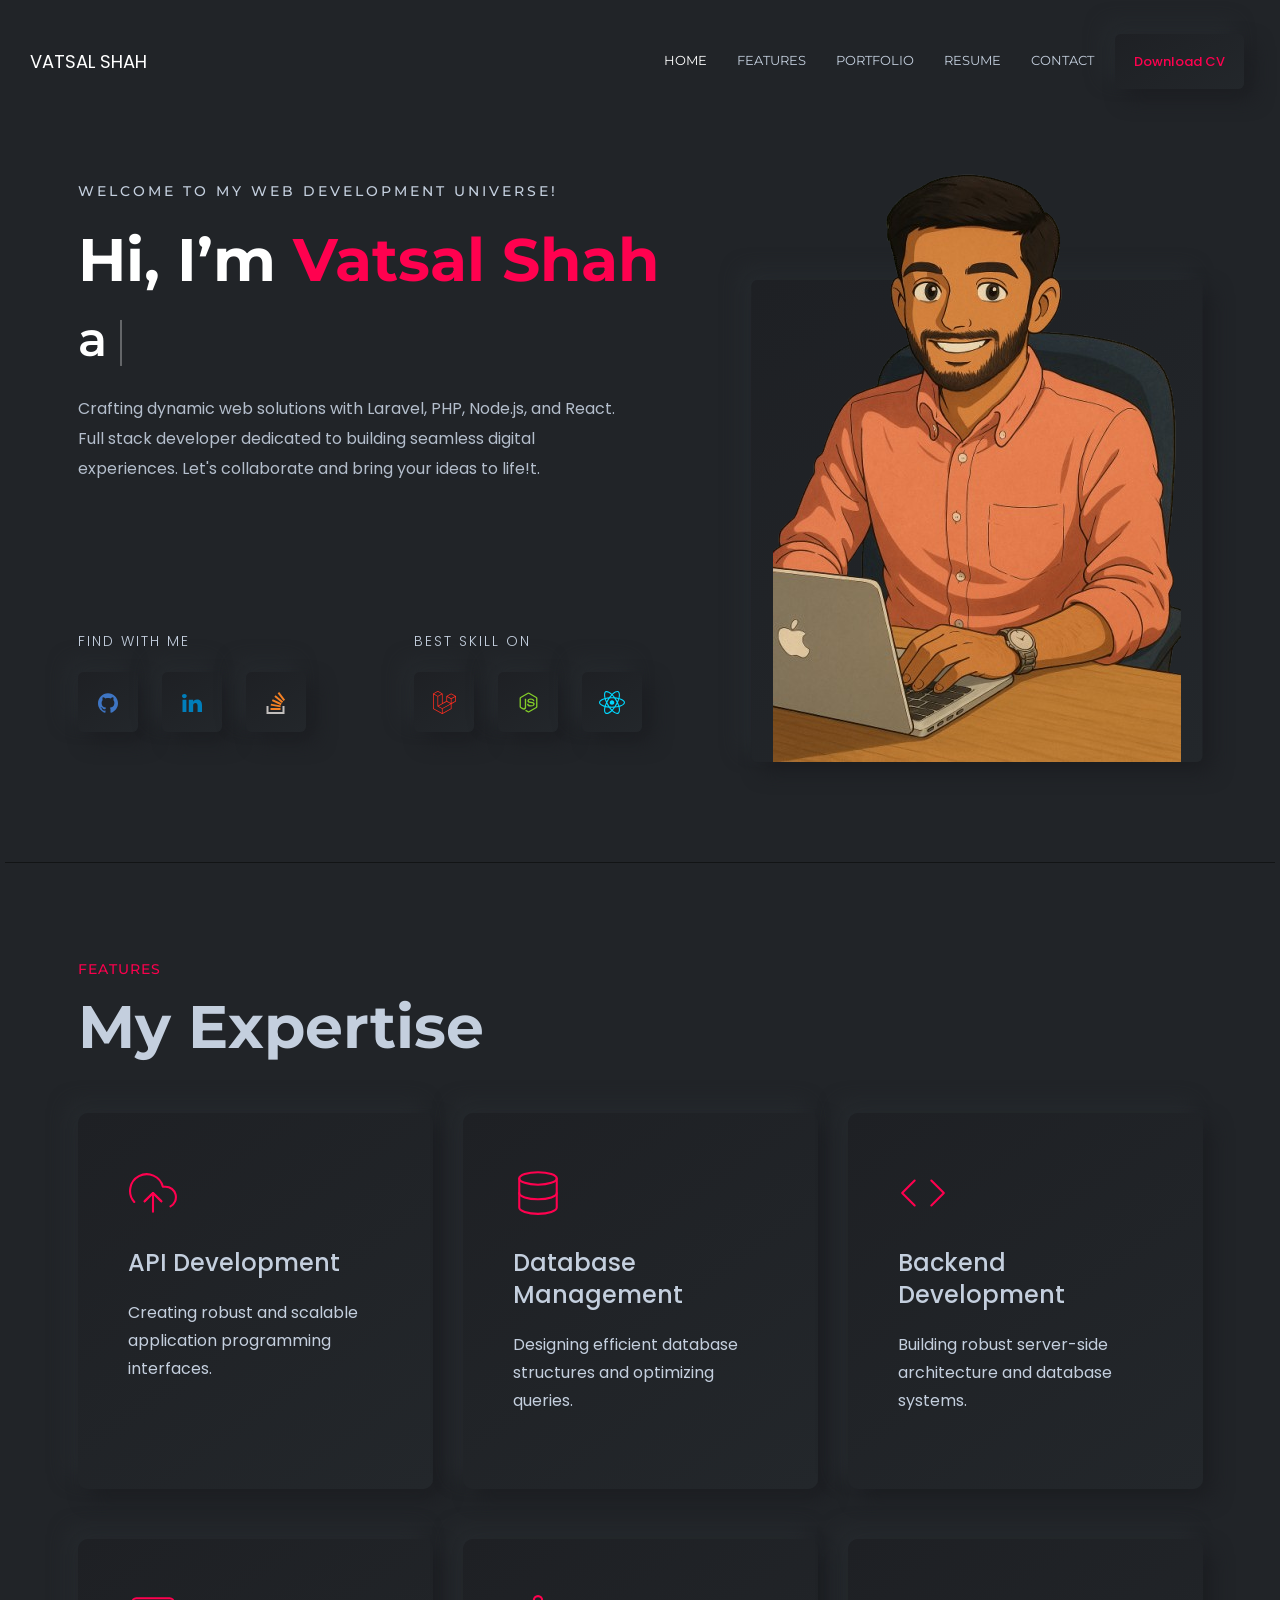
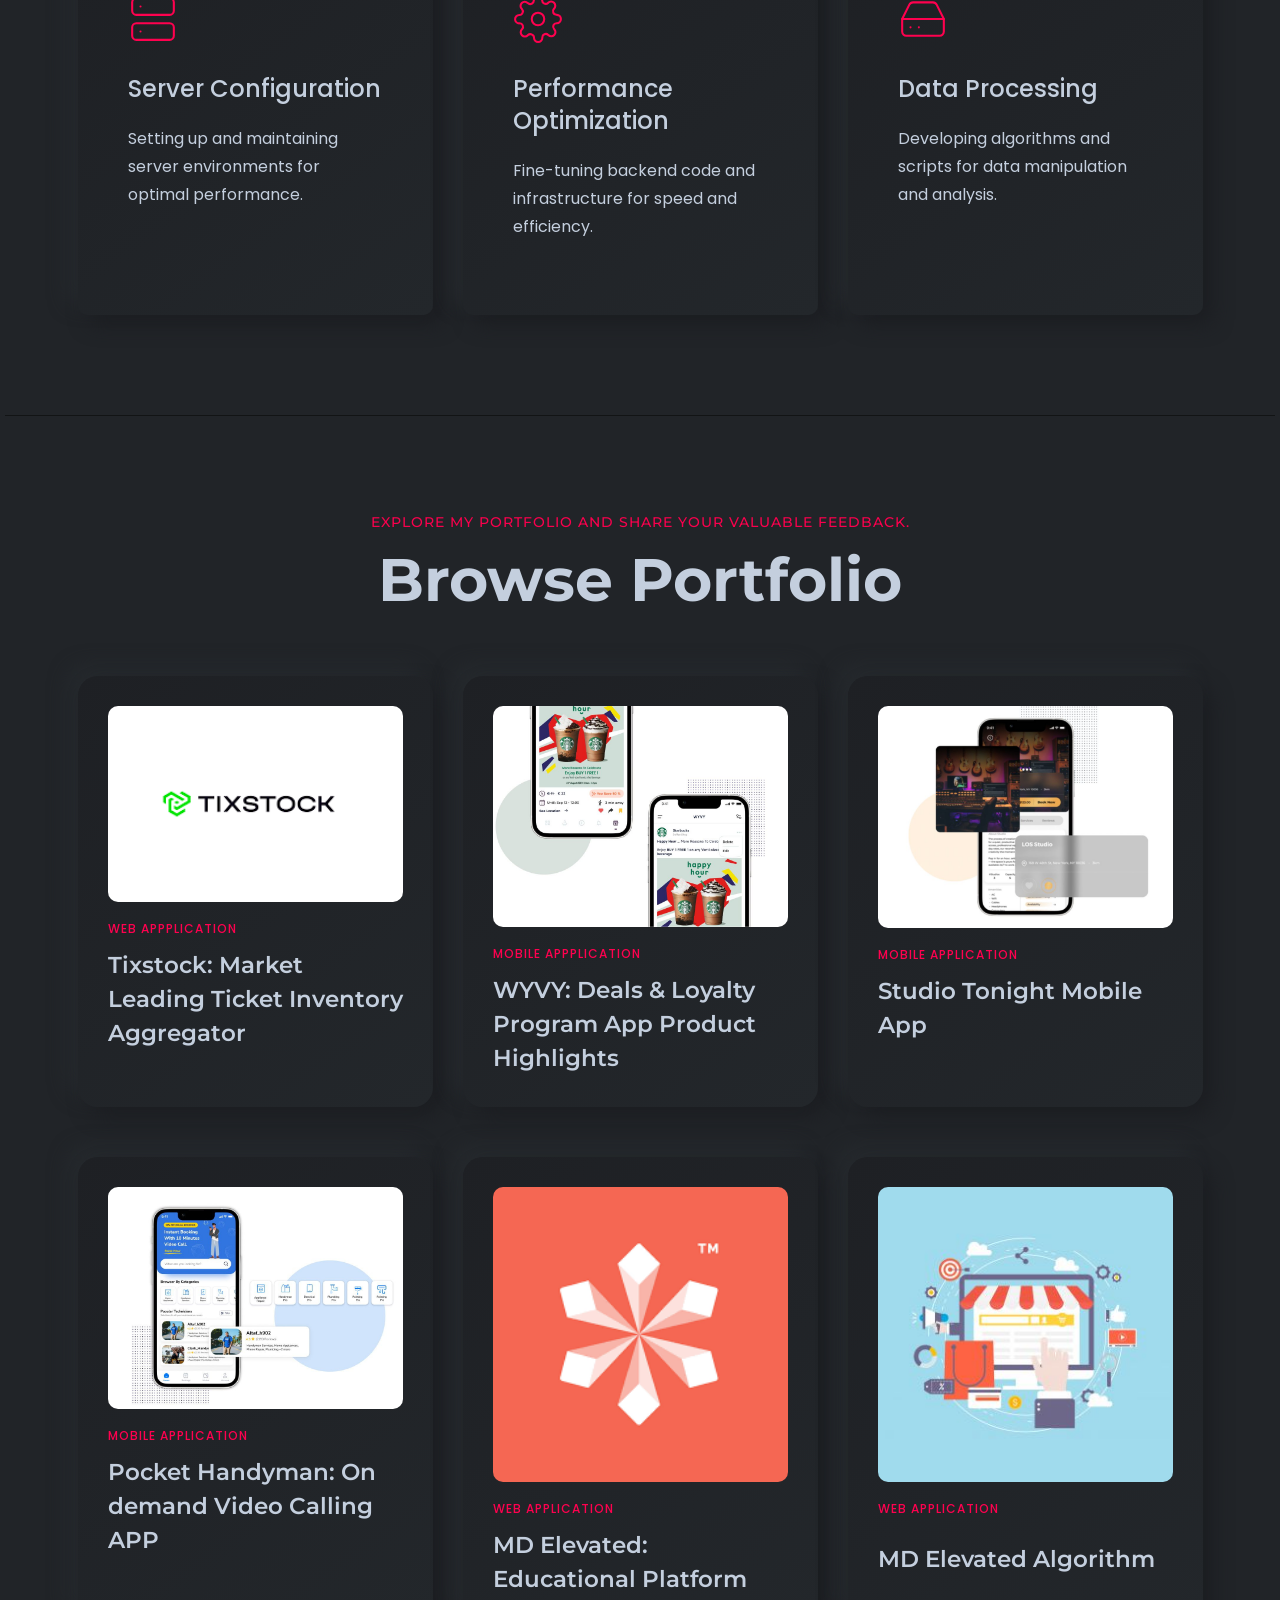
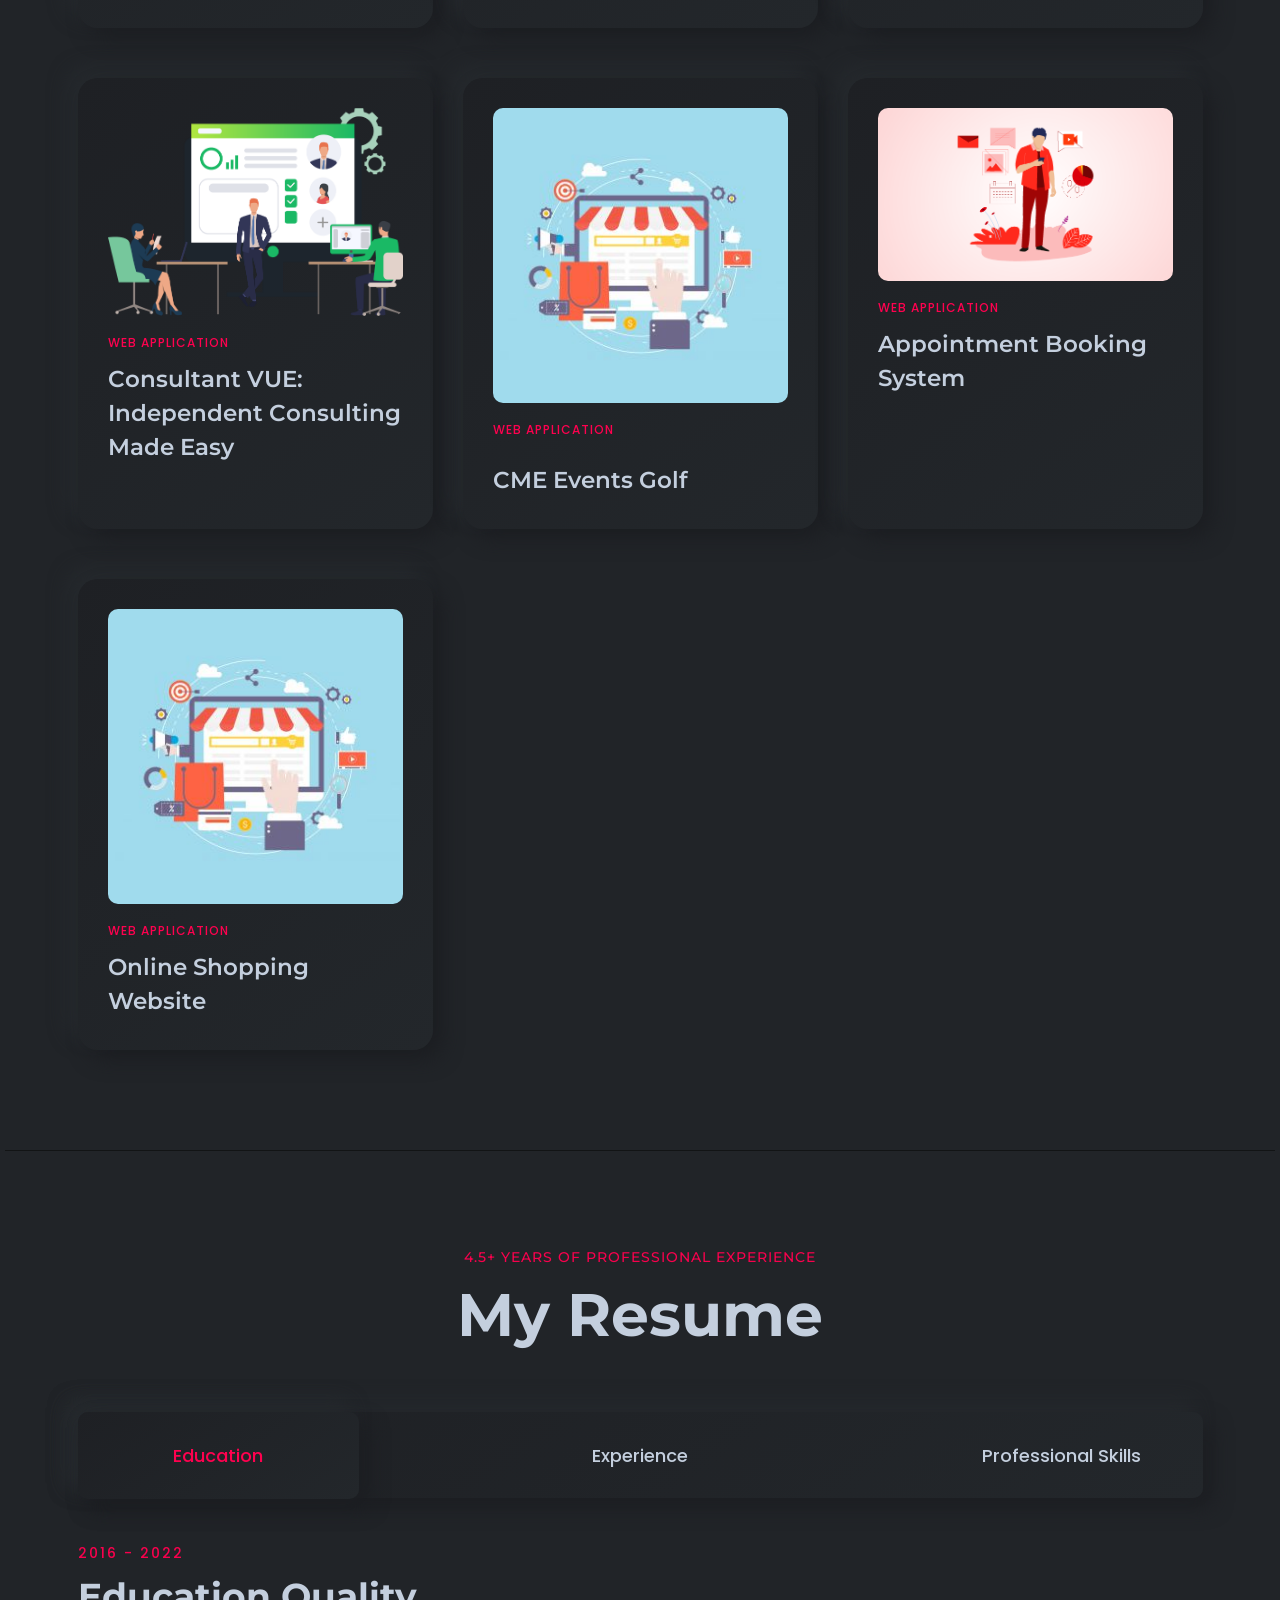
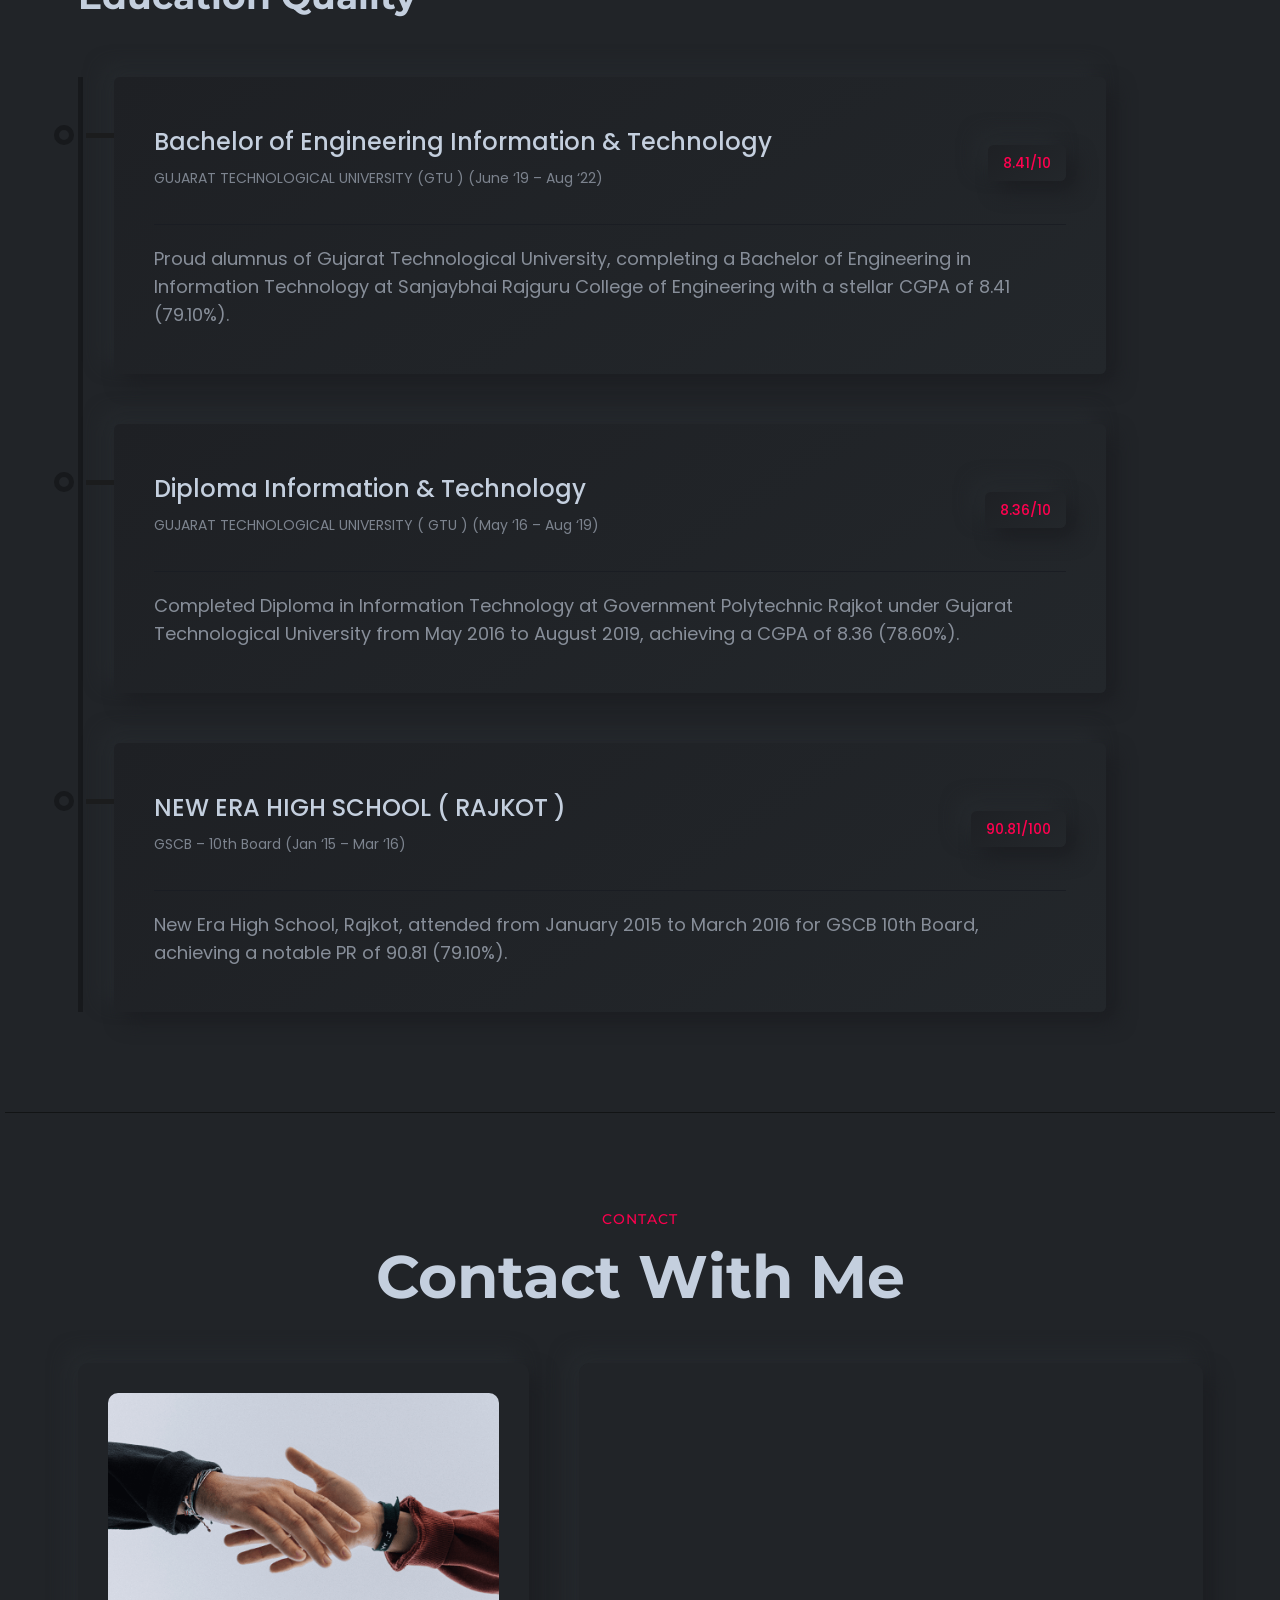
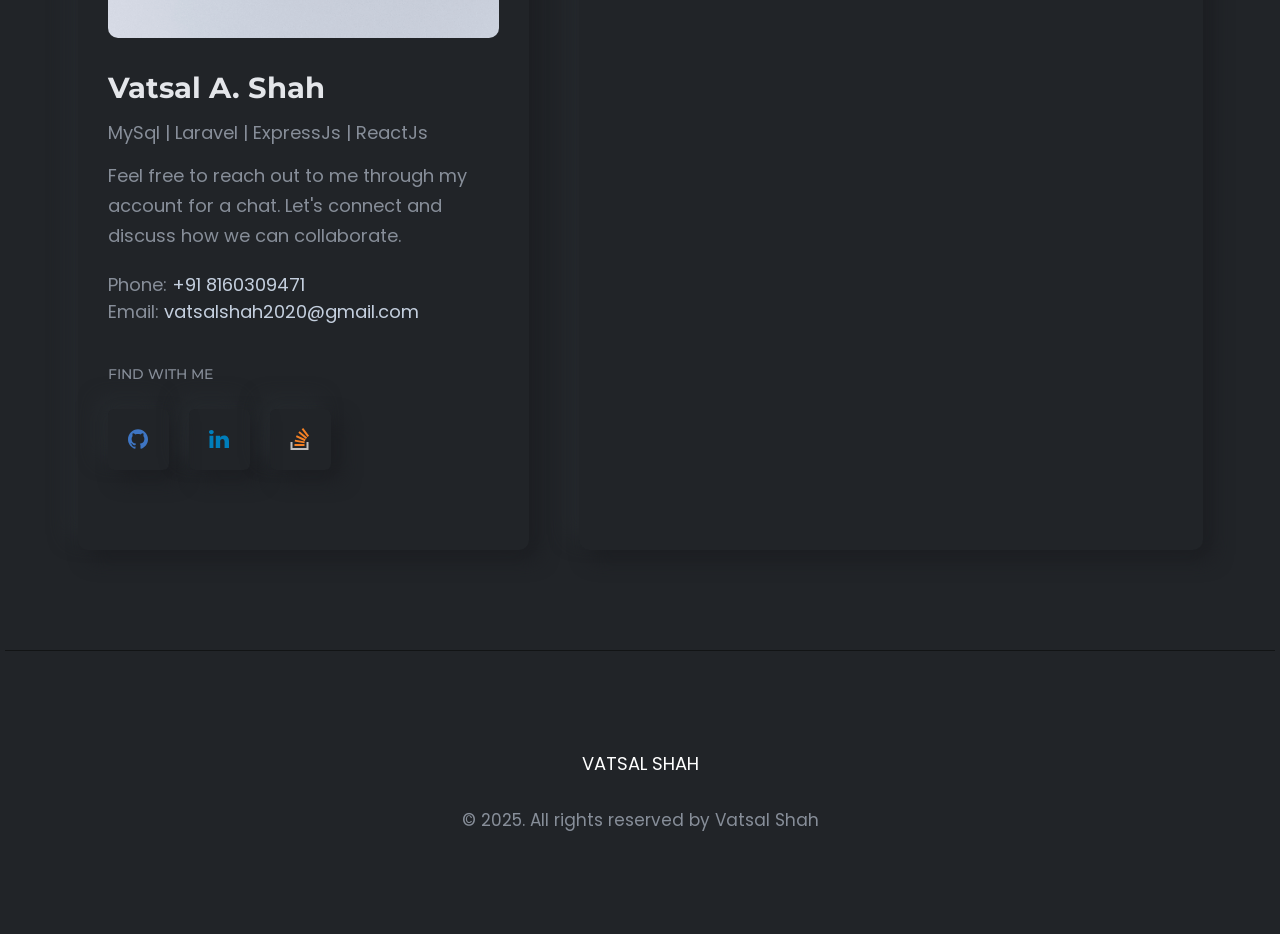
==== commit 86ec3b79: "Optimization" ====
--- a/index.html
+++ b/index.html
@@ -4,24 +4,32 @@
     <head>
         <meta charset="utf-8">
         <meta http-equiv="x-ua-compatible" content="ie=edge">
-        <title>Vatsal Ajmera | Full Stack Developer | Laravel, PHP, Node.js, React</title>
-        <meta name="robots" content="noindex, follow">
+        <title>Vatsal Shah | Web Developer | Laravel | ExpressJs | ReactJs | API Development | Building Scalable Web Solutions</title>
+
+        <!-- Allow indexing -->
+        <meta name="robots" content="index, follow">
+
+        <!-- SEO Description -->
         <meta name="description"
-            content="Meet Vatsal Ajmera, a proficient Full Stack Developer specializing in Laravel, PHP, Node.js, and React. With a passion for crafting robust web solutions, Vatsal brings expertise in creating dynamic and efficient web applications. Explore Vatsal's profile to learn more about his skills and projects.">
+            content="Explore the portfolio of Vatsal Shah, a web developer specializing in Laravel, PHP, Express.js, React.js, and API development. Crafting robust solutions.">
+
         <meta name="viewport" content="width=device-width, initial-scale=1, shrink-to-fit=no">
+
         <!-- Favicon -->
         <link rel="shortcut icon" type="image/x-icon" href="favicon.ico">
-        <!-- CSS 
-    ============================================ -->
+
+        <!-- CSS -->
         <link rel="stylesheet" href="css/bootstrap.min.css">
         <link rel="stylesheet" href="css/slick.css">
         <link rel="stylesheet" href="css/slick-theme.css">
         <link rel="stylesheet" href="css/aos.css">
         <link rel="stylesheet" href="css/feature.css">
-        <!-- Style css -->
         <link rel="stylesheet" href="css/style.css">
+
+        <!-- Google Site Verification -->
         <meta name="google-site-verification" content="PejWqH6UrcM8KtvUNNcl_dQypc5YAJRIvk_yJg-cuu8" />
     </head>
+
 
     <body class="template-color-1 spybody" data-spy="scroll" data-target=".navbar-example2" data-offset="70">
 
@@ -33,7 +41,7 @@
                     <div class="header-left">
                         <div class="logo">
                             <a href="index.html">
-                                VATSAL AJMERA
+                                VATSAL SHAH
                             </a>
                         </div>
                     </div>
@@ -81,7 +89,7 @@
                 <div class="menu-top">
                     <div class="menu-header">
                         <a class="logo" href="index.html">
-                            VATSAL AJMERA
+                            VATSAL SHAH
                         </a>
                         <div class="close-button">
                             <button class="close-menu-activation close"><i data-feather="x"></i></button>
@@ -106,7 +114,7 @@
                     <div class="social-share-style-1 mt--40">
                         <span class="title">find with me</span>
                         <ul class="social-share d-flex liststyle">
-                            <li class="github"><a href="https://github.com/vatsal-ajmera" target="_blank"><svg
+                            <li class="github"><a href="https://github.com/vtslshah" target="_blank"><svg
                                         viewBox="0 -0.5 48 48" version="1.1" xmlns="http://www.w3.org/2000/svg"
                                         xmlns:xlink="http://www.w3.org/1999/xlink" fill="#000000">
                                         <g id="SVGRepo_bgCarrier" stroke-width="0"></g>
@@ -180,7 +188,7 @@
                                 <div class="content">
                                     <div class="inner">
                                         <span class="subtitle">Welcome to My Web Development Universe!</span>
-                                        <h1 class="title">Hi, I’m <span>Vatsal Ajmera</span><br>
+                                        <h1 class="title">Hi, I’m <span>Vatsal Shah</span><br>
                                             <span class="header-caption" id="page-top">
                                                 <!-- type headline start-->
                                                 <span class="cd-headline clip is-full-width">
@@ -208,7 +216,7 @@
                                             <div class="social-share-inner-left">
                                                 <span class="title">find with me</span>
                                                 <ul class="social-share d-flex liststyle">
-                                                    <li class="github"><a href="https://github.com/vatsal-ajmera"
+                                                    <li class="github"><a href="https://github.com/vtslshah"
                                                             target="_blank"><svg viewBox="0 -0.5 48 48" version="1.1"
                                                                 xmlns="http://www.w3.org/2000/svg"
                                                                 xmlns:xlink="http://www.w3.org/1999/xlink"
@@ -323,8 +331,7 @@
                                     </div>
                                     <div class="content">
                                         <h4 class="title"><a href="#">API Development</a></h4>
-                                        <p class="description">Creating robust and scalable application programming
-                                            interfaces.</p>
+                                        <p class="description">Creating robust and scalable application programming interfaces.</p>
                                         <a class="read-more-button" href="#"><i class="feather-arrow-right"></i></a>
                                     </div>
                                 </div>
@@ -361,8 +368,7 @@
                                     </div>
                                     <div class="content">
                                         <h4 class="title"><a href="#">Backend Development</a></h4>
-                                        <p class="description">Building robust server-side architecture and database
-                                            systems.</p>
+                                        <p class="description">Building robust server-side architecture and database systems.</p>
                                         <a class="read-more-button" href="#"><i class="feather-arrow-right"></i></a>
                                     </div>
                                 </div>
@@ -1203,7 +1209,7 @@
                     <div class="row">
                         <div class="col-lg-12">
                             <div class="section-title text-center">
-                                <span class="subtitle">3+ Years of Professional Experience</span>
+                                <span class="subtitle">4.5+ Years of Professional Experience</span>
                                 <h2 class="title">My Resume</h2>
                             </div>
                         </div>
@@ -1443,17 +1449,17 @@
                                                             <div class="progress">
                                                                 <div class="progress-bar wow fadeInLeft"
                                                                     data-wow-duration="0.7s" data-wow-delay=".5s"
-                                                                    role="progressbar" style="width: 40%"
+                                                                    role="progressbar" style="width: 20%"
                                                                     aria-valuenow="85" aria-valuemin="0"
                                                                     aria-valuemax="100"><span
-                                                                        class="percent-label">40%</span></div>
+                                                                        class="percent-label">20%</span></div>
                                                             </div>
                                                         </div>
                                                         <!-- End Single Progress Charts -->
 
                                                         <!-- Start Single Progress Charts -->
                                                         <div class="progress-charts">
-                                                            <h6 class="heading heading-h6">NodeJs</h6>
+                                                            <h6 class="heading heading-h6">ExpressJs</h6>
                                                             <div class="progress">
                                                                 <div class="progress-bar wow fadeInLeft"
                                                                     data-wow-duration="0.8s" data-wow-delay=".6s"
@@ -1650,8 +1656,8 @@
                                     <img src="images/contact1.png" alt="contact-img">
                                 </div>
                                 <div class="title-area">
-                                    <h4 class="title">Vatsal A. Ajmera</h4>
-                                    <span>Web Artisan</span>
+                                    <h4 class="title">Vatsal A. Shah</h4>
+                                    <span>MySql | Laravel | ExpressJs | ReactJs</span>
                                 </div>
                                 <div class="description">
                                     <p>Feel free to reach out to me through my account for a chat. Let's connect and
@@ -1664,7 +1670,7 @@
                                 <div class="social-area">
                                     <div class="name">FIND WITH ME</div>
                                     <div class="social-icone">
-                                        <a href="https://github.com/vatsal-ajmera" target="_blank"><svg
+                                        <a href="https://github.com/vtslshah" target="_blank"><svg
                                                 viewBox="0 -0.5 48 48" version="1.1" xmlns="http://www.w3.org/2000/svg"
                                                 xmlns:xlink="http://www.w3.org/1999/xlink" fill="#000000">
                                                 <g id="SVGRepo_bgCarrier" stroke-width="0"></g>
@@ -1755,11 +1761,11 @@
 
                             <div class="logo">
                                 <a href="index.html">
-                                    VATSAL AJMERA
+                                    VATSAL SHAH
                                 </a>
                             </div>
 
-                            <p class="description mt--30">© 2024. All rights reserved by Vatsal Ajmera</p>
+                            <p class="description mt--30">© 2025. All rights reserved by Vatsal Shah</p>
                         </div>
                     </div>
                 </div>
@@ -1839,4 +1845,4 @@
 
     </body>
 
-</html>
+</html>
